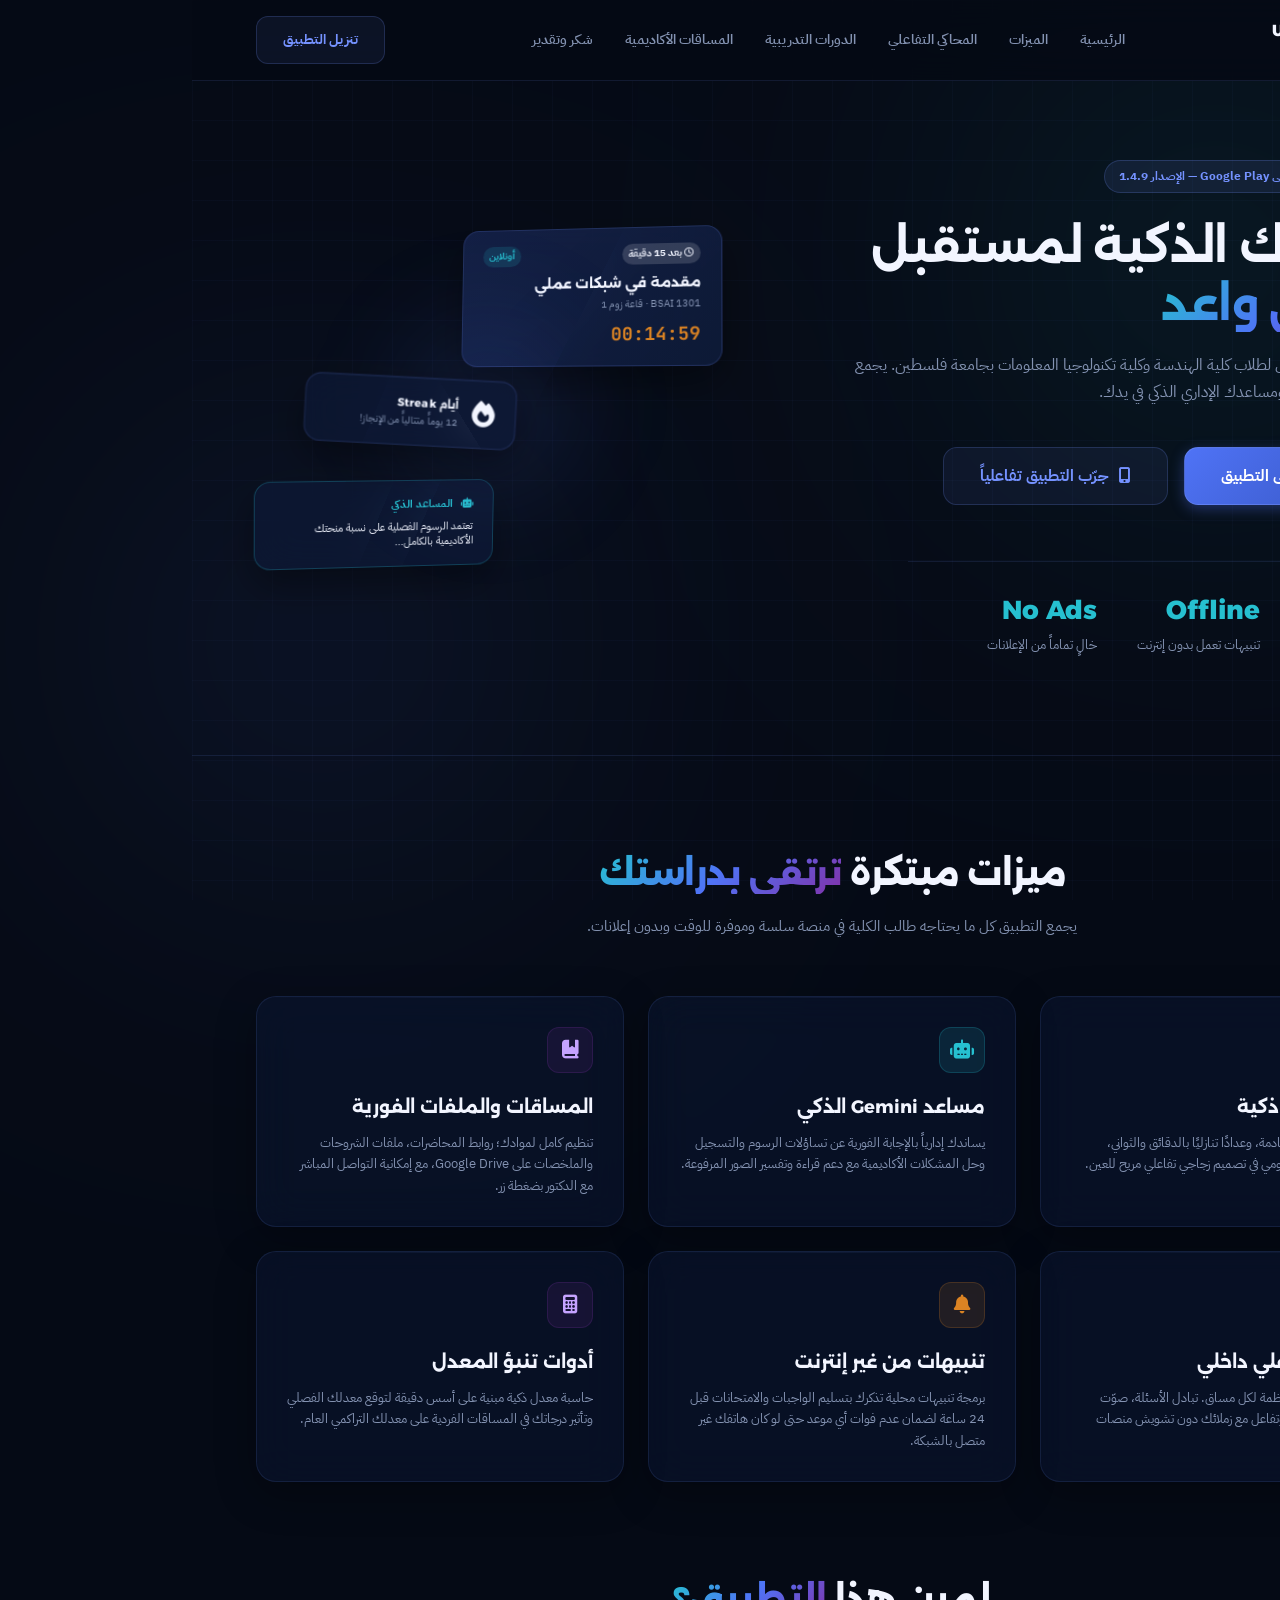
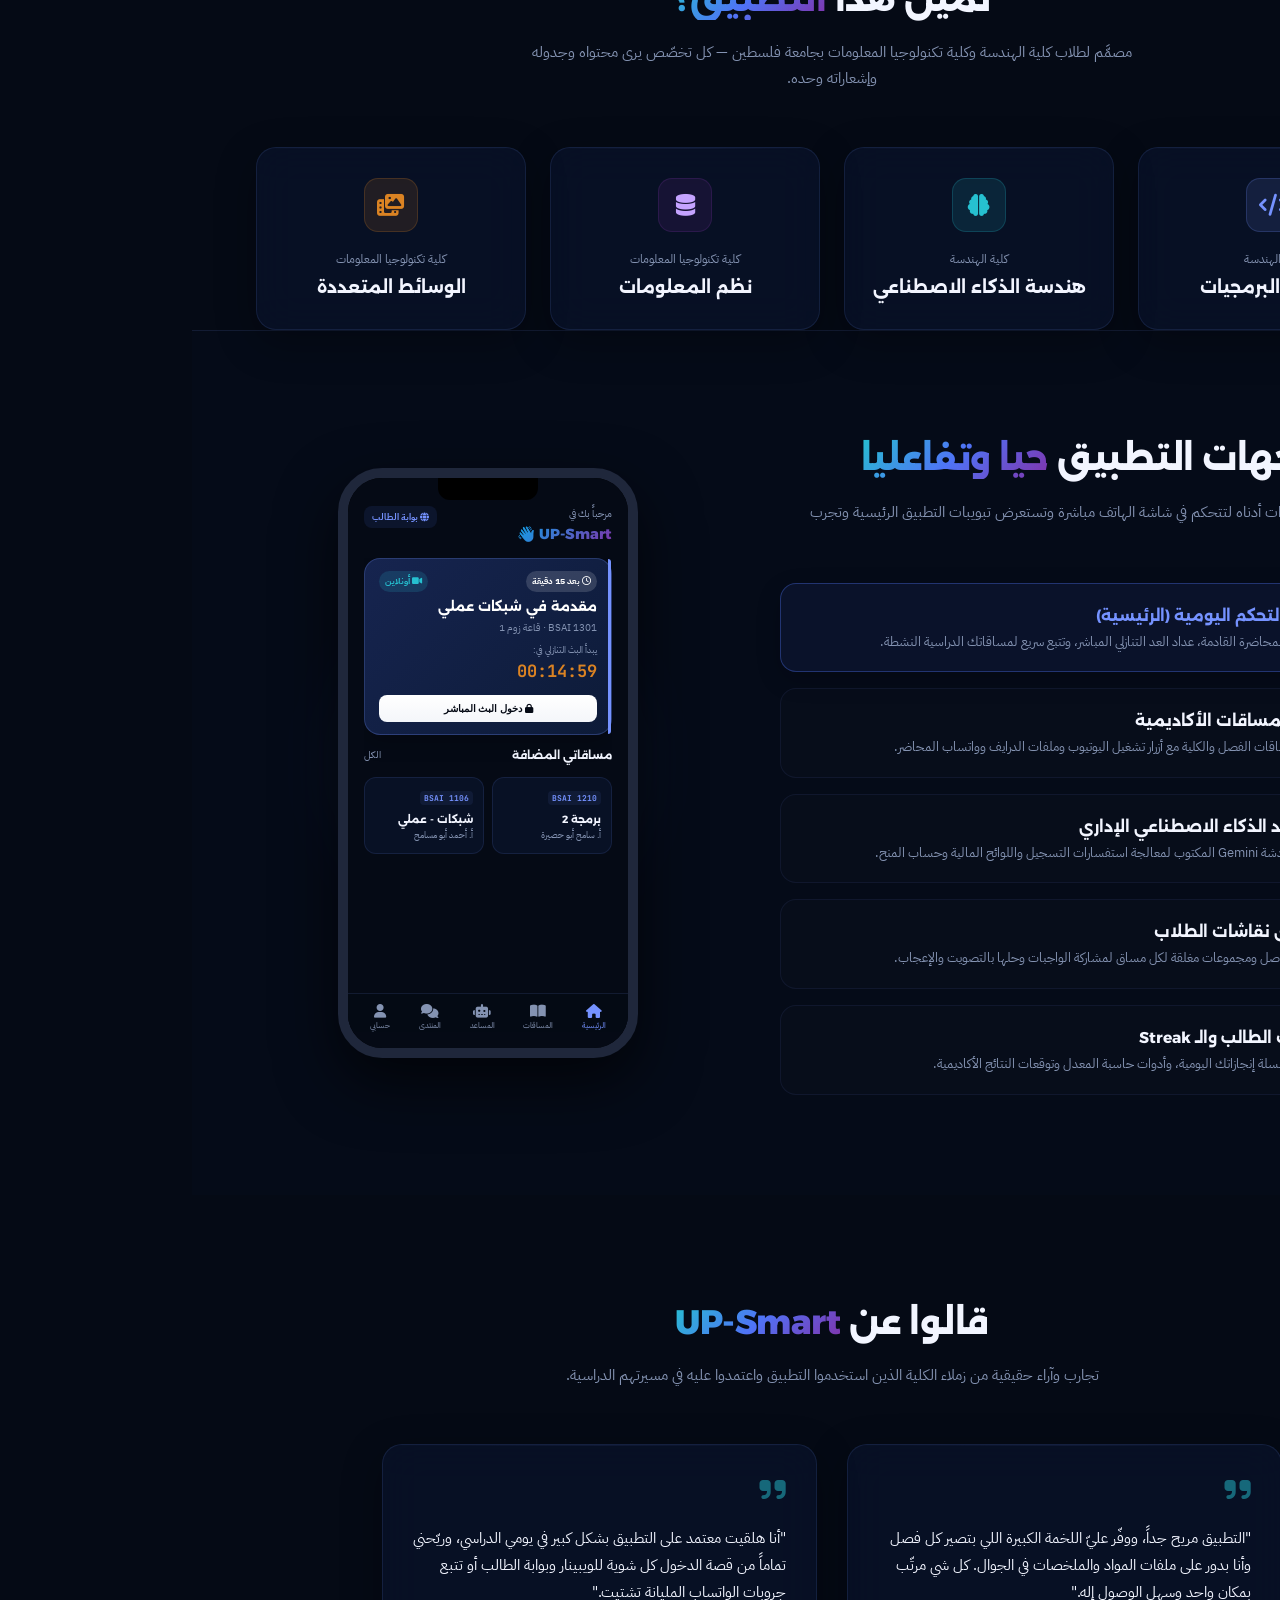
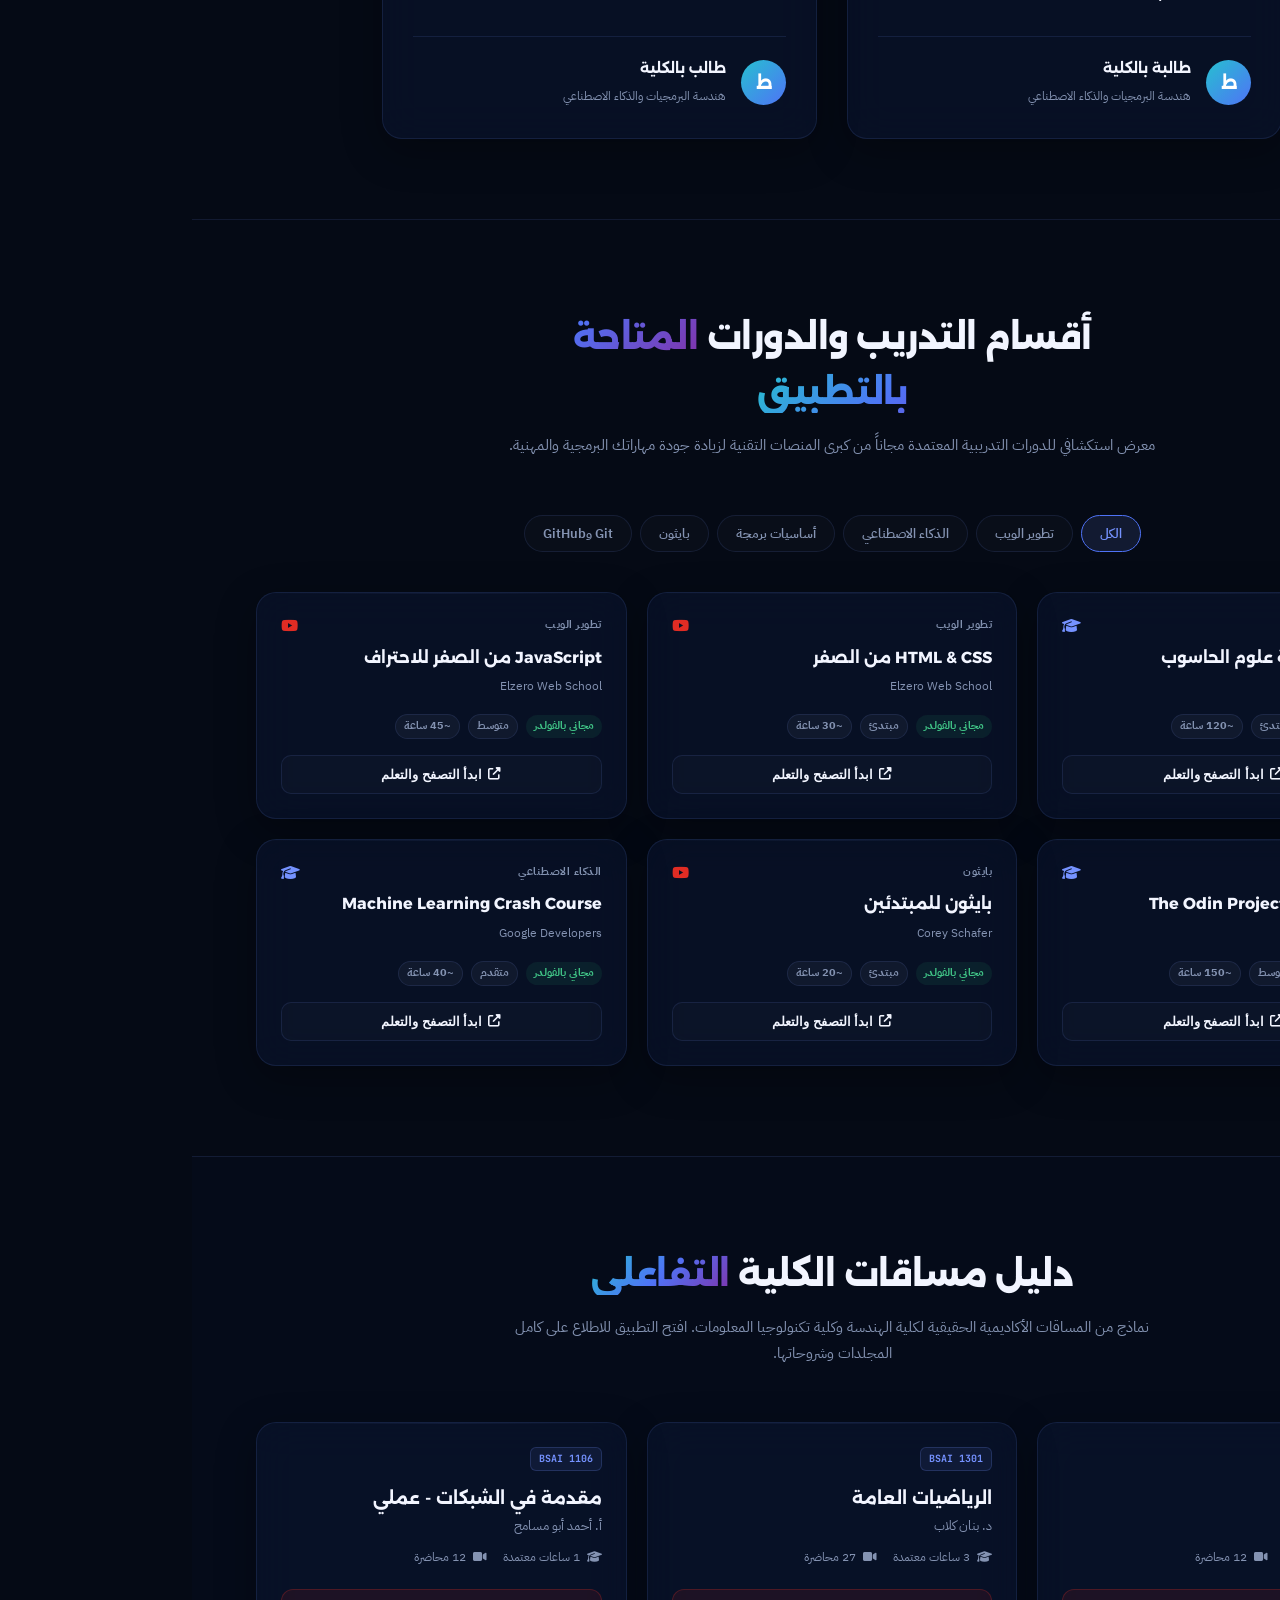
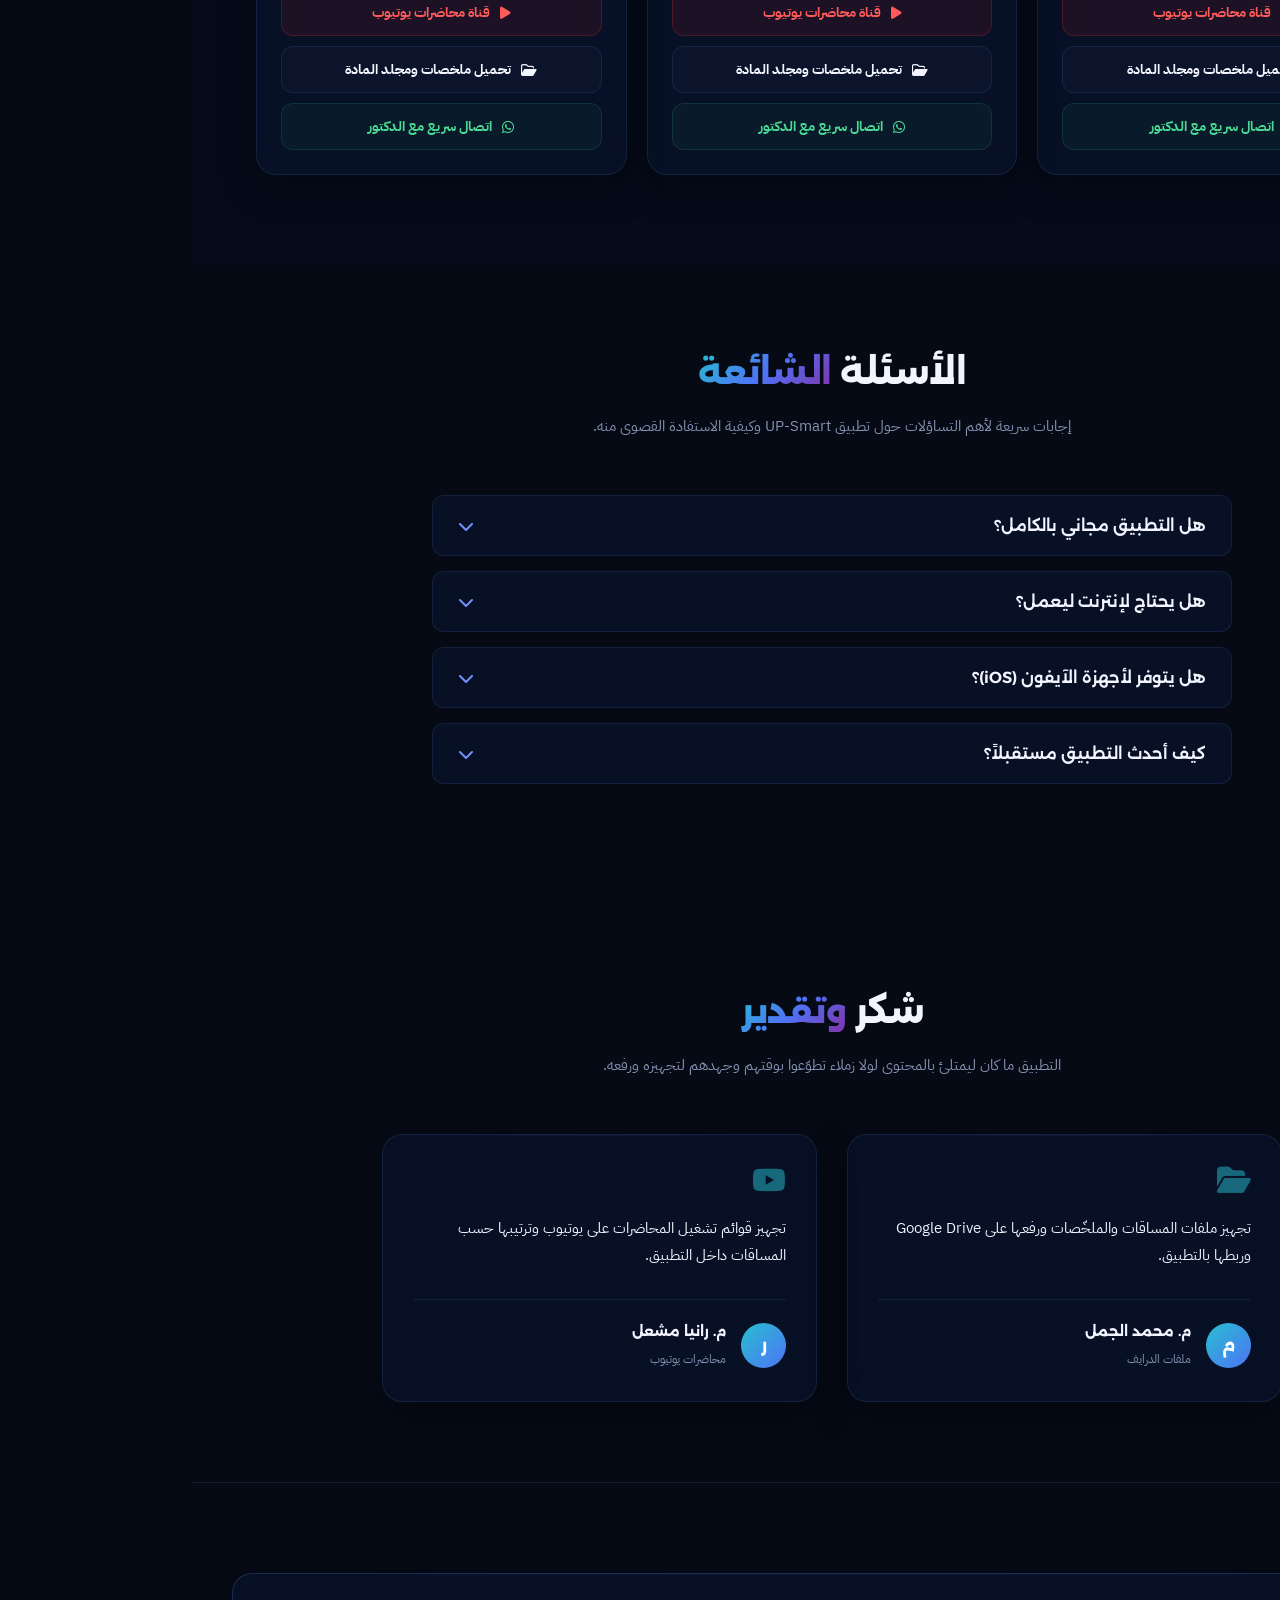
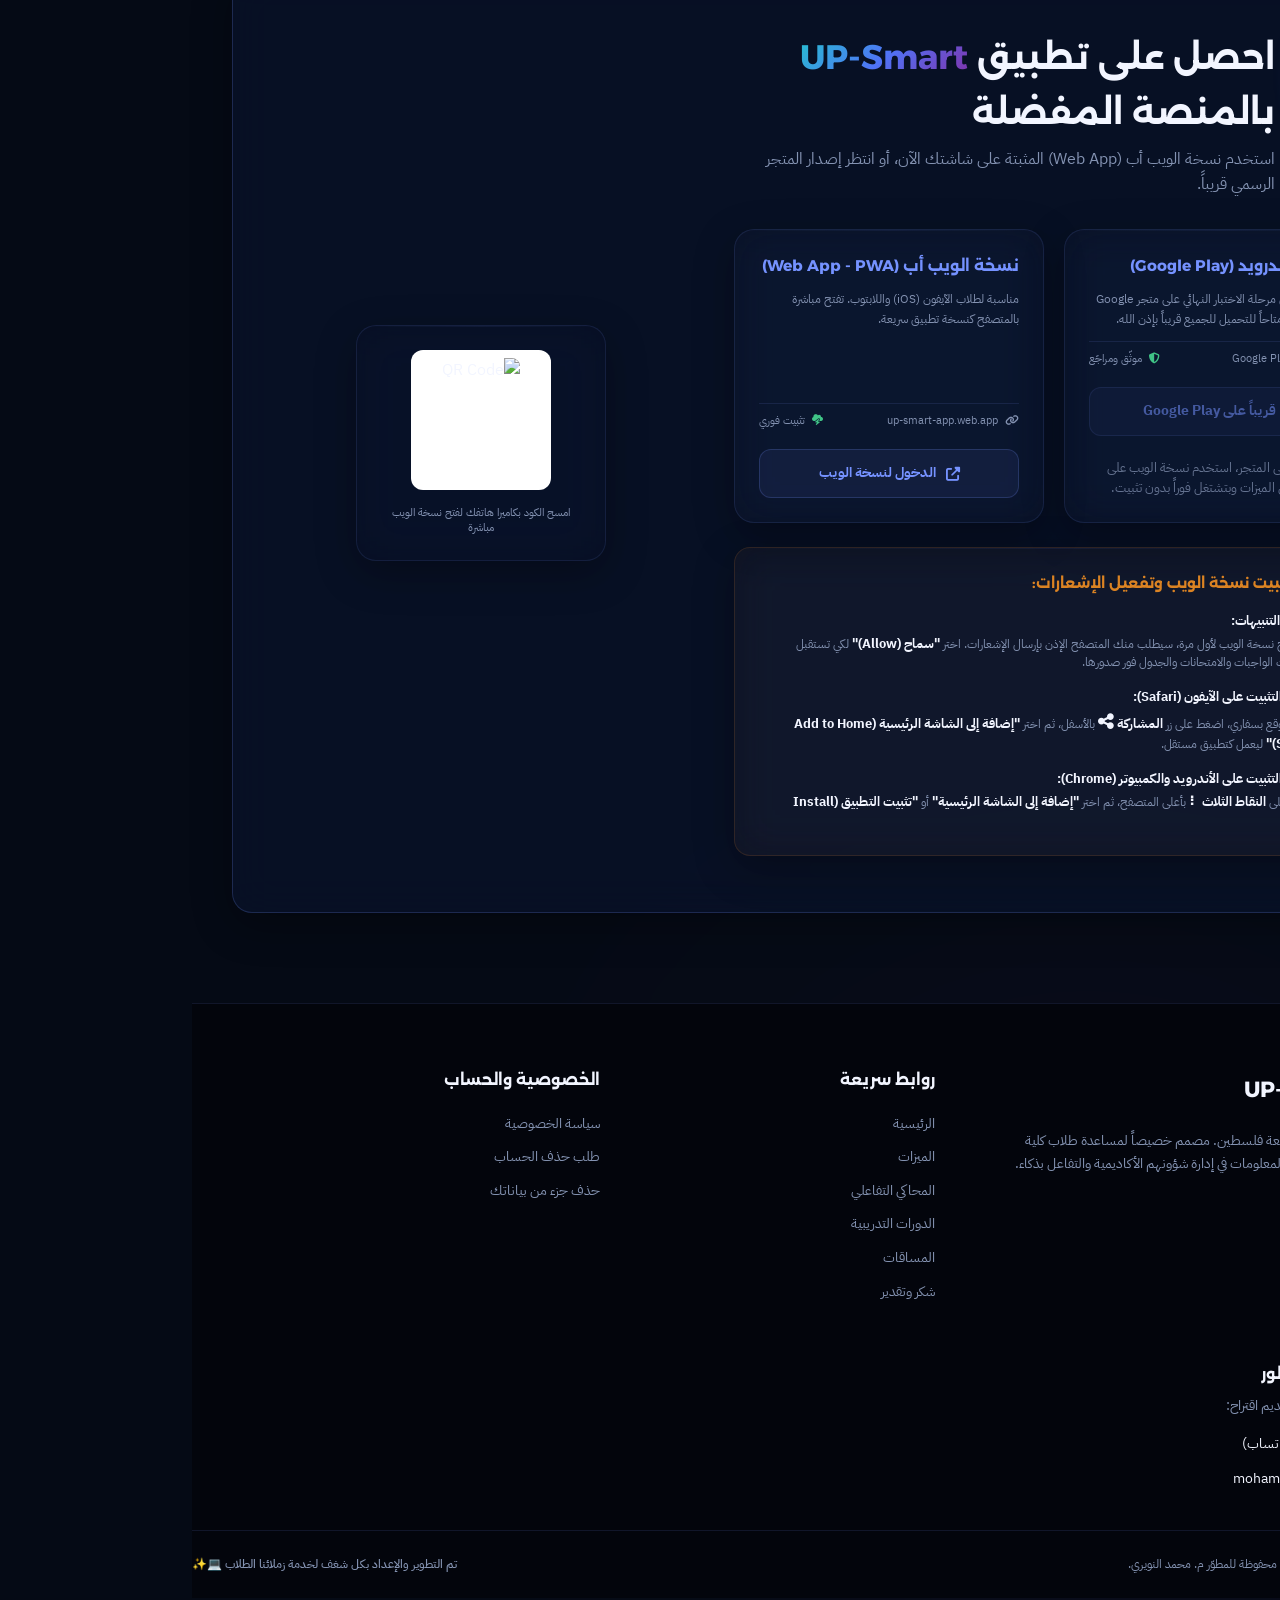
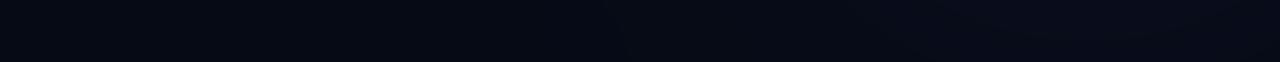
==== index.html @ b408c442 "feat(seo): بيانات منظّمة (SoftwareApplication) + sitemap + بطاقات للصفحات الفرعية - JSON-LD يعرّف ال" ====
<!DOCTYPE html>
<html lang="ar" dir="rtl">
<head>
    <meta charset="UTF-8">
    <meta name="viewport" content="width=device-width, initial-scale=1.0">
    <!-- Kept under ~160 chars so Google shows it whole instead of truncating. -->
    <meta name="description" content="UP-Smart — رفيق الطالب الأكاديمي بجامعة فلسطين: جدولك وواجباتك وامتحاناتك بمكان واحد، مع تنبيه قبل كل موعد. جرّب نسخة الويب الآن.">
    <meta name="keywords" content="UP-Smart, جامعة فلسطين, تطبيق طالب ذكي, هندسة برمجيات, ذكاء اصطناعي, نظم معلومات, وسائط متعددة, تكنولوجيا المعلومات, مساعد ذكي, منتدى طلابي">
    <meta name="author" content="محمد النويري">
    <title>تطبيق UP-Smart — الرفيق الأكاديمي الذكي لجامعة فلسطين</title>

    <!-- Canonical: the showcase site is the indexable page; the Flutter web app
         at up-smart-app.web.app is the product, not a duplicate of this page. -->
    <link rel="canonical" href="https://mohammedalnwerie.github.io/up-smart-website/">

    <!-- Share card (Open Graph) — what WhatsApp / Telegram / Facebook / LinkedIn
         render when the link is shared. Without these a shared link is bare text.
         Image is 1200x630 (generated by make_og_cover.py) and must be absolute. -->
    <meta property="og:type" content="website">
    <meta property="og:site_name" content="UP-Smart">
    <meta property="og:locale" content="ar_AR">
    <meta property="og:url" content="https://mohammedalnwerie.github.io/up-smart-website/">
    <meta property="og:title" content="تطبيق UP-Smart — رفيقك الأكاديمي بجامعة فلسطين">
    <meta property="og:description" content="جدولك وواجباتك وامتحاناتك بمكان واحد، مع تنبيه قبل كل موعد. جرّب نسخة الويب الآن.">
    <meta property="og:image" content="https://mohammedalnwerie.github.io/up-smart-website/assets/images/og-cover.png">
    <meta property="og:image:width" content="1200">
    <meta property="og:image:height" content="630">
    <meta property="og:image:alt" content="شعار UP-Smart — رفيقك الأكاديمي في جامعة فلسطين">

    <meta name="twitter:card" content="summary_large_image">
    <meta name="twitter:title" content="تطبيق UP-Smart — رفيقك الأكاديمي بجامعة فلسطين">
    <meta name="twitter:description" content="جدولك وواجباتك وامتحاناتك بمكان واحد، مع تنبيه قبل كل موعد.">
    <meta name="twitter:image" content="https://mohammedalnwerie.github.io/up-smart-website/assets/images/og-cover.png">

    <meta name="theme-color" content="#050a15">

    <!-- Structured data: tells Google this page IS an app (category, platform,
         free) rather than a generic page — enables app-style rich results.
         No aggregateRating here on purpose: we have no real ratings yet, and
         inventing them violates Google's structured-data policy. -->
    <script type="application/ld+json">
    {
      "@context": "https://schema.org",
      "@type": "SoftwareApplication",
      "name": "UP-Smart",
      "alternateName": "تطبيق UP-Smart",
      "applicationCategory": "EducationalApplication",
      "operatingSystem": "Android, Web",
      "inLanguage": "ar",
      "isAccessibleForFree": true,
      "description": "رفيق الطالب الأكاديمي في جامعة فلسطين: الجدول والواجبات والامتحانات في مكان واحد، مع تنبيه قبل كل موعد ومساعد ذكي ومنتدى طلابي.",
      "url": "https://mohammedalnwerie.github.io/up-smart-website/",
      "installUrl": "https://up-smart-app.web.app",
      "image": "https://mohammedalnwerie.github.io/up-smart-website/assets/images/og-cover.png",
      "screenshot": "https://mohammedalnwerie.github.io/up-smart-website/assets/images/og-cover.png",
      "offers": {
        "@type": "Offer",
        "price": "0",
        "priceCurrency": "ILS"
      },
      "author": {
        "@type": "Person",
        "name": "محمد النويري"
      },
      "audience": {
        "@type": "EducationalAudience",
        "educationalRole": "student"
      }
    }
    </script>

    <!-- Google Fonts -->
    <link rel="preconnect" href="https://fonts.googleapis.com">
    <link rel="preconnect" href="https://fonts.gstatic.com" crossorigin>
    <link href="https://fonts.googleapis.com/css2?family=Alexandria:wght@400;500;600;700;800;900&family=IBM+Plex+Sans+Arabic:wght@400;500;600;700&family=JetBrains+Mono:wght@400;600;700&display=swap" rel="stylesheet">
    
    <!-- FontAwesome Icons -->
    <link rel="stylesheet" href="https://cdnjs.cloudflare.com/ajax/libs/font-awesome/6.4.0/css/all.min.css">
    
    <!-- Custom Style Sheet -->
    <link rel="stylesheet" href="style.css">
</head>
<body>
    <!-- Scroll Progress Bar -->
    <div class="scroll-progress-bar" id="scrollProgressBar"></div>

    <!-- Grid Overlay Background -->
    <div class="grid-overlay"></div>

    <!-- Background Glow Elements (Aurora Effect) -->
    <div class="aurora aurora-1"></div>
    <div class="aurora aurora-2"></div>
    <div class="aurora aurora-3"></div>

    <!-- Navigation Header -->
    <header class="header">
        <div class="container nav-container">
            <div class="logo-area">
                <div class="logo-box">
                    <img src="assets/images/app_icon.png" alt="شعار UP-Smart" class="logo-img">
                </div>
                <div class="logo-title">
                    <h2>UP-Smart</h2>
                    <p>جامعة فلسطين</p>
                </div>
            </div>
            <nav class="nav-links">
                <a href="#hero">الرئيسية</a>
                <a href="#features">الميزات</a>
                <a href="#simulator-section">المحاكي التفاعلي</a>
                <a href="#trainings">الدورات التدريبية</a>
                <a href="#courses">المساقات الأكاديمية</a>
                <a href="#contributors">شكر وتقدير</a>
            </nav>
            <div class="nav-cta">
                <a href="#download" class="btn btn-outline">تنزيل التطبيق</a>
            </div>
            <button class="menu-toggle" id="menuToggle" aria-label="فتح القائمة">
                <i class="fa-solid fa-bars"></i>
            </button>
        </div>
    </header>

    <!-- Mobile Drawer Navigation -->
    <div class="mobile-drawer" id="mobileDrawer">
        <div class="drawer-header">
            <span class="logo-text">UP-Smart</span>
            <button class="close-btn" id="closeDrawer" aria-label="إغلاق القائمة">
                <i class="fa-solid fa-xmark"></i>
            </button>
        </div>
        <div class="drawer-links">
            <a href="#hero" class="drawer-link">الرئيسية</a>
            <a href="#features" class="drawer-link">الميزات</a>
            <a href="#simulator-section" class="drawer-link">المحاكي التفاعلي</a>
            <a href="#trainings" class="drawer-link">الدورات التدريبية</a>
            <a href="#courses" class="drawer-link">المساقات الأكاديمية</a>
            <a href="#contributors" class="drawer-link">شكر وتقدير</a>
            <a href="#download" class="drawer-link btn btn-gradient btn-full">احصل على التطبيق</a>
        </div>
    </div>

    <!-- Hero Section -->
    <section class="hero-section" id="hero">
        <div class="container hero-container">
            <div class="hero-content">
                <div class="badge-new">
                    <i class="fa-solid fa-bolt"></i>
                    <span>قيد التجهيز للنشر على Google Play — الإصدار <span class="app-version-txt">1.4.9</span></span>
                </div>
                <h1>واجهتك الذكية لمستقبل <span class="gradient-text">برمجي واعد</span></h1>
                <p class="hero-subtitle">تطبيق الهاتف المتكامل لطلاب كلية الهندسة وكلية تكنولوجيا المعلومات بجامعة فلسطين. يجمع دراستك، ومواعيدك، ومساعدك الإداري الذكي في يدك.</p>
                
                <div class="hero-actions">
                    <a href="#download" class="btn btn-gradient btn-lg">
                        <i class="fa-solid fa-circle-down"></i>
                        احصل على التطبيق
                    </a>
                    <a href="#simulator-section" class="btn btn-outline btn-lg">
                        <i class="fa-solid fa-mobile-screen-button"></i>
                        جرّب التطبيق تفاعلياً
                    </a>
                </div>

                <div class="hero-stats">
                    <div class="stat-box">
                        <span class="stat-number">100%</span>
                        <span class="stat-label">تنسيق عربي RTL أصلي</span>
                    </div>
                    <div class="stat-box">
                        <span class="stat-number">Offline</span>
                        <span class="stat-label">تنبيهات تعمل بدون إنترنت</span>
                    </div>
                    <div class="stat-box">
                        <span class="stat-number">No Ads</span>
                        <span class="stat-label">خالٍ تماماً من الإعلانات</span>
                    </div>
                </div>
            </div>

            <!-- Floating Dashboard Screens for Premium Look -->
            <div class="hero-visual">
                <div class="floating-cards-container">
                    <div class="floating-glow-bg"></div>
                    
                    <!-- Floating Card 1: Next Up Card -->
                    <div class="floating-card card-next-up">
                        <div class="floating-card-header">
                            <span class="f-badge-time"><i class="fa-regular fa-clock"></i> بعد 15 دقيقة</span>
                            <span class="f-badge-online">أونلاين</span>
                        </div>
                        <h3>مقدمة في شبكات عملي</h3>
                        <p class="f-code">BSAI 1301 · قاعة زوم 1</p>
                        <div class="f-timer">00:14:59</div>
                    </div>
                    
                    <!-- Floating Card 2: AI Assistant Response -->
                    <div class="floating-card card-ai-chat">
                        <div class="f-chat-header">
                            <i class="fa-solid fa-robot"></i>
                            <span>المساعد الذكي</span>
                        </div>
                        <p class="f-chat-msg">تعتمد الرسوم الفصلية على نسبة منحتك الأكاديمية بالكامل...</p>
                    </div>

                    <!-- Floating Card 3: Streak Trophy -->
                    <div class="floating-card card-streak">
                        <i class="fa-solid fa-fire text-warning"></i>
                        <div>
                            <h4>أيام Streak</h4>
                            <p>12 يوماً متتالياً من الإنجاز!</p>
                        </div>
                    </div>
                </div>
            </div>
        </div>
    </section>

    <!-- App Key Features Grid -->
    <section class="features-section" id="features">
        <div class="container">
            <div class="section-title reveal">
                <h2>ميزات مبتكرة <span class="gradient-text">ترتقي بدراستك</span></h2>
                <p>يجمع التطبيق كل ما يحتاجه طالب الكلية في منصة سلسة وموفرة للوقت وبدون إعلانات.</p>
            </div>
            
            <div class="features-grid">
                <!-- Feature 1 -->
                <div class="feature-card glass-card reveal">
                    <div class="feature-icon accent-blue">
                        <i class="fa-solid fa-house-laptop"></i>
                    </div>
                    <h3>لوحة تحكم ذكية</h3>
                    <p>تعرض محاضرتك القادمة، وعدادًا تنازليًا بالدقائق والثواني، وجدول مواعيدك اليومي في تصميم زجاجي تفاعلي مريح للعين.</p>
                </div>
                
                <!-- Feature 2 -->
                <div class="feature-card glass-card reveal">
                    <div class="feature-icon accent-teal">
                        <i class="fa-solid fa-robot"></i>
                    </div>
                    <h3>مساعد Gemini الذكي</h3>
                    <p>يساندك إدارياً بالإجابة الفورية عن تساؤلات الرسوم والتسجيل وحل المشكلات الأكاديمية مع دعم قراءة وتفسير الصور المرفوعة.</p>
                </div>
                
                <!-- Feature 3 -->
                <div class="feature-card glass-card reveal">
                    <div class="feature-icon accent-purple">
                        <i class="fa-solid fa-book-bookmark"></i>
                    </div>
                    <h3>المساقات والملفات الفورية</h3>
                    <p>تنظيم كامل لموادك؛ روابط المحاضرات، ملفات الشروحات والملخصات على Google Drive، مع إمكانية التواصل المباشر مع الدكتور بضغطة زر.</p>
                </div>
                
                <!-- Feature 4 -->
                <div class="feature-card glass-card reveal">
                    <div class="feature-icon accent-green">
                        <i class="fa-solid fa-users"></i>
                    </div>
                    <h3>منتدى تفاعلي داخلي</h3>
                    <p>مجموعات حوارية منظمة لكل مساق. تبادل الأسئلة، صوّت للحلول الصحيحة، وتفاعل مع زملائك دون تشويش منصات التواصل المفتوحة.</p>
                </div>
                
                <!-- Feature 5 -->
                <div class="feature-card glass-card reveal">
                    <div class="feature-icon accent-orange">
                        <i class="fa-solid fa-bell"></i>
                    </div>
                    <h3>تنبيهات من غير إنترنت</h3>
                    <p>برمجة تنبيهات محلية تذكرك بتسليم الواجبات والامتحانات قبل 24 ساعة لضمان عدم فوات أي موعد حتى لو كان هاتفك غير متصل بالشبكة.</p>
                </div>
                
                <!-- Feature 6 -->
                <div class="feature-card glass-card reveal">
                    <div class="feature-icon accent-purple">
                        <i class="fa-solid fa-calculator"></i>
                    </div>
                    <h3>أدوات تنبؤ المعدل</h3>
                    <p>حاسبة معدل ذكية مبنية على أسس دقيقة لتوقع معدلك الفصلي وتأثير درجاتك في المساقات الفردية على معدلك التراكمي العام.</p>
                </div>
            </div>
        </div>
    </section>

    <!-- Who is this for — the four majors across both colleges -->
    <section class="audience-section" id="audience">
        <div class="container">
            <div class="section-title reveal">
                <h2>لمين هذا <span class="gradient-text">التطبيق؟</span></h2>
                <p>مصمَّم لطلاب كلية الهندسة وكلية تكنولوجيا المعلومات بجامعة فلسطين — كل تخصّص يرى محتواه وجدوله وإشعاراته وحده.</p>
            </div>

            <div class="audience-grid">
                <!-- كلية الهندسة -->
                <div class="audience-card glass-card reveal">
                    <div class="audience-icon accent-blue">
                        <i class="fa-solid fa-code"></i>
                    </div>
                    <span class="audience-college">كلية الهندسة</span>
                    <h3>هندسة البرمجيات</h3>
                </div>

                <div class="audience-card glass-card reveal">
                    <div class="audience-icon accent-teal">
                        <i class="fa-solid fa-brain"></i>
                    </div>
                    <span class="audience-college">كلية الهندسة</span>
                    <h3>هندسة الذكاء الاصطناعي</h3>
                </div>

                <!-- كلية تكنولوجيا المعلومات -->
                <div class="audience-card glass-card reveal">
                    <div class="audience-icon accent-purple">
                        <i class="fa-solid fa-database"></i>
                    </div>
                    <span class="audience-college">كلية تكنولوجيا المعلومات</span>
                    <h3>نظم المعلومات</h3>
                </div>

                <div class="audience-card glass-card reveal">
                    <div class="audience-icon accent-orange">
                        <i class="fa-solid fa-photo-film"></i>
                    </div>
                    <span class="audience-college">كلية تكنولوجيا المعلومات</span>
                    <h3>الوسائط المتعددة</h3>
                </div>
            </div>
        </div>
    </section>

    <!-- Simulator Section (Focus of the landing page) -->
    <section class="simulator-section" id="simulator-section">
        <div class="container simulator-container">
            <div class="simulator-text">
                <div class="section-title reveal" style="text-align: right; margin-right: 0; margin-bottom: 32px;">
                    <h2>جرّب واجهات التطبيق <span class="gradient-text">حياً وتفاعلياً</span></h2>
                    <p>اضغط على أقسام الميزات أدناه لتتحكم في شاشة الهاتف مباشرة وتستعرض تبويبات التطبيق الرئيسية وتجرب المساعد الذكي.</p>
                </div>
                
                <!-- Interactive Feature Panels (Desktop Only) -->
                <div class="sim-panels">
                    <div class="sim-panel active" data-target="home">
                        <div class="panel-icon"><i class="fa-solid fa-house"></i></div>
                        <div>
                            <h4>لوحة التحكم اليومية (الرئيسية)</h4>
                            <p>تنبيهات المحاضرة القادمة، عداد العد التنازلي المباشر، وتتبع سريع لمساقاتك الدراسية النشطة.</p>
                        </div>
                    </div>
                    <div class="sim-panel" data-target="courses">
                        <div class="panel-icon"><i class="fa-solid fa-book-open"></i></div>
                        <div>
                            <h4>بنك المساقات الأكاديمية</h4>
                            <p>قائمة مساقات الفصل والكلية مع أزرار تشغيل اليوتيوب وملفات الدرايف وواتساب المحاضر.</p>
                        </div>
                    </div>
                    <div class="sim-panel" data-target="chat">
                        <div class="panel-icon"><i class="fa-solid fa-robot"></i></div>
                        <div>
                            <h4>مساعد الذكاء الاصطناعي الإداري</h4>
                            <p>محاكي دردشة Gemini المكتوب لمعالجة استفسارات التسجيل واللوائح المالية وحساب المنح.</p>
                        </div>
                    </div>
                    <div class="sim-panel" data-target="forum">
                        <div class="panel-icon"><i class="fa-solid fa-comments"></i></div>
                        <div>
                            <h4>منتدى نقاشات الطلاب</h4>
                            <p>قنوات تواصل ومجموعات مغلقة لكل مساق لمشاركة الواجبات وحلها بالتصويت والإعجاب.</p>
                        </div>
                    </div>
                    <div class="sim-panel" data-target="profile">
                        <div class="panel-icon"><i class="fa-solid fa-user"></i></div>
                        <div>
                            <h4>حساب الطالب والـ Streak</h4>
                            <p>متابعة سلسلة إنجازاتك اليومية، وأدوات حاسبة المعدل وتوقعات النتائج الأكاديمية.</p>
                        </div>
                    </div>
                </div>
            </div>
            
            <div class="simulator-visual">
                <!-- Mobile Only Simulator Tabs (Visible only on screen < 768px for clean UX) -->
                <div class="sim-mobile-tabs">
                    <div class="sim-mobile-tab active" data-target="home"><i class="fa-solid fa-house"></i></div>
                    <div class="sim-mobile-tab" data-target="courses"><i class="fa-solid fa-book-open"></i></div>
                    <div class="sim-mobile-tab" data-target="chat"><i class="fa-solid fa-robot"></i></div>
                    <div class="sim-mobile-tab" data-target="forum"><i class="fa-solid fa-comments"></i></div>
                    <div class="sim-mobile-tab" data-target="profile"><i class="fa-solid fa-user"></i></div>
                </div>

                <div class="phone-mockup-wrapper">
                    <div class="glow-ring"></div>
                    
                    <!-- High-fidelity phone frame -->
                    <div class="phone-mockup">
                        <div class="phone-notch"></div>
                        <div class="phone-screen" id="phoneScreen">
                            
                            <!-- Header (Persistent on some views) -->
                            <div class="phone-header">
                                <div class="greeting-box">
                                    <span class="greeting-time">مرحباً بك في</span>
                                    <span class="greeting-name">UP-Smart 👋</span>
                                </div>
                                <div class="portal-badge"><i class="fa-solid fa-globe"></i> بوابة الطالب</div>
                            </div>
                            
                            <!-- VIEW 1: HOME (Active by default) -->
                            <div class="phone-view active" id="view-home">
                                <!-- Next Up Card -->
                                <div class="mock-next-up">
                                    <div class="next-up-header">
                                        <span class="badge-time"><i class="fa-regular fa-clock"></i> بعد 15 دقيقة</span>
                                        <span class="badge-online"><i class="fa-solid fa-video"></i> أونلاين</span>
                                    </div>
                                    <h3>مقدمة في شبكات عملي</h3>
                                    <p class="course-code">BSAI 1301 · قاعة زوم 1</p>
                                    <div class="countdown-wrapper">
                                        <p class="countdown-label">يبدأ البث التنازلي في:</p>
                                        <span class="countdown-timer">00:14:59</span>
                                    </div>
                                    <button class="btn-mock-action"><i class="fa-solid fa-lock"></i> دخول البث المباشر</button>
                                </div>
                                
                                <div class="mock-section-title">
                                    <h4>مساقاتي المضافة</h4>
                                    <span>الكل</span>
                                </div>
                                <div class="mock-grid">
                                    <div class="mock-course-card">
                                        <span class="mock-code">BSAI 1210</span>
                                        <h5>برمجة 2</h5>
                                        <p>أ. سامح أبو حصيرة</p>
                                    </div>
                                    <div class="mock-course-card">
                                        <span class="mock-code">BSAI 1106</span>
                                        <h5>شبكات - عملي</h5>
                                        <p>أ. أحمد أبو مسامح</p>
                                    </div>
                                </div>
                            </div>

                            <!-- VIEW 2: COURSES -->
                            <div class="phone-view" id="view-courses">
                                <div class="mock-view-header-title">المساقات الدراسية</div>
                                <div class="mock-list">
                                    <div class="mock-list-item">
                                        <div class="mock-item-meta">
                                            <span class="mock-code">BSAI 1210</span>
                                            <span class="mock-credits">2 ساعة</span>
                                        </div>
                                        <h5>برمجة 2</h5>
                                        <p class="mock-lecturer">أ. سامح أبو حصيرة</p>
                                        <div class="mock-item-actions">
                                            <span class="mock-action-pill"><i class="fa-brands fa-youtube"></i> يوتيوب</span>
                                            <span class="mock-action-pill"><i class="fa-regular fa-folder-open"></i> ملفات</span>
                                        </div>
                                    </div>
                                    <div class="mock-list-item">
                                        <div class="mock-item-meta">
                                            <span class="mock-code">BSAI 1301</span>
                                            <span class="mock-credits">3 ساعات</span>
                                        </div>
                                        <h5>الرياضيات العامة</h5>
                                        <p class="mock-lecturer">د. بنان كلاب</p>
                                        <div class="mock-item-actions">
                                            <span class="mock-action-pill"><i class="fa-brands fa-youtube"></i> يوتيوب</span>
                                        </div>
                                    </div>
                                    <div class="mock-list-item">
                                        <div class="mock-item-meta">
                                            <span class="mock-code">BSAI 1106</span>
                                            <span class="mock-credits">1 ساعة</span>
                                        </div>
                                        <h5>مقدمة في الشبكات - عملي</h5>
                                        <p class="mock-lecturer">أ. أحمد أبو مسامح</p>
                                        <div class="mock-item-actions">
                                            <span class="mock-action-pill"><i class="fa-brands fa-youtube"></i> يوتيوب</span>
                                            <span class="mock-action-pill"><i class="fa-regular fa-folder-open"></i> ملفات</span>
                                        </div>
                                    </div>
                                </div>
                            </div>

                            <!-- VIEW 3: CHAT (AI Assistant) -->
                            <div class="phone-view" id="view-chat">
                                <div class="mock-chat-header">
                                    <div class="mock-bot-info">
                                        <div class="mock-bot-avatar"><i class="fa-solid fa-robot"></i></div>
                                        <div>
                                            <h5>المساعد الذكي</h5>
                                            <p>متصل · Gemini AI</p>
                                        </div>
                                    </div>
                                    <i class="fa-solid fa-rotate-left chat-simulator-reset-btn" id="phoneChatReset" title="إعادة تشغيل المحاكاة"></i>
                                </div>
                                <div class="mock-chat-body" id="phoneChatBody">
                                    <!-- Populated dynamically via JS typing simulator -->
                                </div>
                                <div class="mock-chat-footer">
                                    <div class="mock-chat-input">
                                        <span class="mock-chat-placeholder" id="phoneChatPlaceholder">اسأل المساعد...</span>
                                        <span class="mock-send-btn"><i class="fa-solid fa-arrow-up"></i></span>
                                    </div>
                                </div>
                            </div>

                            <!-- VIEW 4: FORUM -->
                            <div class="phone-view" id="view-forum">
                                <div class="mock-view-header-title">منتدى الطلاب</div>
                                <div class="mock-tabs">
                                    <span class="mock-tab active">العام</span>
                                    <span class="mock-tab">مجموعاتي</span>
                                    <span class="mock-tab">البلاغات</span>
                                </div>
                                <div class="mock-forum-posts">
                                    <div class="mock-post">
                                        <div class="mock-post-header">
                                            <div class="mock-user-avatar">أ</div>
                                            <div>
                                                <h6>أحمد علي (طالب سنة 2)</h6>
                                                <p>قسم الذكاء الاصطناعي</p>
                                            </div>
                                        </div>
                                        <p class="mock-post-body">شباب مين خلص مشروع الشبكات العملي؟ هل مطلوب نسلم ملفات السيسكو ولا بس ملف الـ Word؟</p>
                                        <div class="mock-post-footer">
                                            <span><i class="fa-regular fa-thumbs-up"></i> 14</span>
                                            <span><i class="fa-regular fa-comment"></i> 8 تعليقات</span>
                                        </div>
                                    </div>
                                    <div class="mock-post">
                                        <div class="mock-post-header">
                                            <div class="mock-user-avatar">م</div>
                                            <div>
                                                <h6>محمد خالد (طالب سنة 1)</h6>
                                                <p>هندسة البرمجيات</p>
                                            </div>
                                        </div>
                                        <p class="mock-post-body">سؤال بخصوص برمجة 2، متى موعد تسليم الواجب الثاني على المودل؟</p>
                                        <div class="mock-post-footer">
                                            <span><i class="fa-regular fa-thumbs-up"></i> 5</span>
                                            <span><i class="fa-regular fa-comment"></i> 3 تعليقات</span>
                                        </div>
                                    </div>
                                </div>
                            </div>

                            <!-- VIEW 5: PROFILE -->
                            <div class="phone-view" id="view-profile">
                                <div class="mock-profile-card">
                                    <div class="mock-profile-avatar">S</div>
                                    <h4>سليم أحمد</h4>
                                    <p>طالب · هندسة البرمجيات (سنة 2)</p>
                                    <span class="mock-status-pill">نشط ومفعل</span>
                                </div>
                                <div class="mock-profile-stats">
                                    <div class="mock-stat-item">
                                        <i class="fa-solid fa-fire text-warning"></i>
                                        <div>
                                            <h6>Streak</h6>
                                            <p>12 يوم متتالي</p>
                                        </div>
                                    </div>
                                    <div class="mock-stat-item">
                                        <i class="fa-solid fa-list-check text-primary"></i>
                                        <div>
                                            <h6>المهام</h6>
                                            <p>18 واجب منجز</p>
                                        </div>
                                    </div>
                                </div>
                                <div class="mock-menu-list">
                                    <div class="mock-menu-item"><i class="fa-solid fa-calculator"></i><span>حاسبة المعدل الأكاديمي</span></div>
                                    <div class="mock-menu-item"><i class="fa-solid fa-chart-line"></i><span>توقعات المعدل (What-if)</span></div>
                                </div>
                            </div>

                            <!-- Persistent Bottom Nav Bar -->
                            <div class="phone-bottom-nav">
                                <div class="phone-nav-item active" data-target="home"><i class="fa-solid fa-house"></i><span>الرئيسية</span></div>
                                <div class="phone-nav-item" data-target="courses"><i class="fa-solid fa-book-open"></i><span>المساقات</span></div>
                                <div class="phone-nav-item" data-target="chat"><i class="fa-solid fa-robot"></i><span>المساعد</span></div>
                                <div class="phone-nav-item" data-target="forum"><i class="fa-solid fa-comments"></i><span>المنتدى</span></div>
                                <div class="phone-nav-item" data-target="profile"><i class="fa-solid fa-user"></i><span>حسابي</span></div>
                            </div>
                        </div>
                    </div>
                </div>
            </div>
        </div>
    </section>

    <!-- Testimonials Section -->
    <section class="testimonials-section" id="testimonials">
        <div class="container">
            <div class="section-title reveal">
                <h2>قالوا عن <span class="gradient-text">UP-Smart</span></h2>
                <p>تجارب وآراء حقيقية من زملاء الكلية الذين استخدموا التطبيق واعتمدوا عليه في مسيرتهم الدراسية.</p>
            </div>
            <div class="testimonials-grid" style="max-width: 900px; margin: 40px auto 0 auto;">
                <div class="testimonial-card glass-card reveal">
                    <i class="fa-solid fa-quote-right quote-icon"></i>
                    <p class="testimonial-text">"التطبيق مريح جداً، ووفّر عليّ اللخمة الكبيرة اللي بتصير كل فصل وأنا بدور على ملفات المواد والملخصات في الجوال. كل شي مرتّب بمكان واحد وسهل الوصول إله."</p>
                    <div class="testimonial-author">
                        <div class="author-avatar">ط</div>
                        <div class="author-info">
                            <h4>طالبة بالكلية</h4>
                            <span>هندسة البرمجيات والذكاء الاصطناعي</span>
                        </div>
                    </div>
                </div>
                <div class="testimonial-card glass-card reveal">
                    <i class="fa-solid fa-quote-right quote-icon"></i>
                    <p class="testimonial-text">"أنا هلقيت معتمد على التطبيق بشكل كبير في يومي الدراسي، وريّحني تماماً من قصة الدخول كل شوية للويبينار وبوابة الطالب أو تتبع جروبات الواتساب المليانة تشتيت."</p>
                    <div class="testimonial-author">
                        <div class="author-avatar">ط</div>
                        <div class="author-info">
                            <h4>طالب بالكلية</h4>
                            <span>هندسة البرمجيات والذكاء الاصطناعي</span>
                        </div>
                    </div>
                </div>
            </div>
        </div>
    </section>

    <!-- Curated Training Resources Showcase -->
    <section class="trainings-section" id="trainings">
        <div class="container">
            <div class="section-title reveal">
                <h2>أقسام التدريب والدورات <span class="gradient-text">المتاحة بالتطبيق</span></h2>
                <p>معرض استكشافي للدورات التدريبية المعتمدة مجاناً من كبرى المنصات التقنية لزيادة جودة مهاراتك البرمجية والمهنية.</p>
            </div>
            
            <!-- Category Tabs -->
            <div class="filter-tabs reveal" id="trainingCategoryTabs">
                <button class="filter-btn active" data-category="all">الكل</button>
                <button class="filter-btn" data-category="تطوير الويب">تطوير الويب</button>
                <button class="filter-btn" data-category="الذكاء الاصطناعي">الذكاء الاصطناعي</button>
                <button class="filter-btn" data-category="أساسيات برمجة">أساسيات برمجة</button>
                <button class="filter-btn" data-category="بايثون">بايثون</button>
                <button class="filter-btn" data-category="Git وGitHub">Git وGitHub</button>
            </div>

            <!-- Training Cards Grid -->
            <div class="training-grid" id="trainingGrid">
                <!-- Populated dynamically via JS with gated prompt action buttons -->
            </div>
        </div>
    </section>

    <!-- Registered Academic Courses Showcase -->
    <section class="courses-section" id="courses">
        <div class="container">
            <div class="section-title reveal">
                <h2>دليل مساقات الكلية <span class="gradient-text">التفاعلي</span></h2>
                <p>نماذج من المساقات الأكاديمية الحقيقية لكلية الهندسة وكلية تكنولوجيا المعلومات. افتح التطبيق للاطلاع على كامل المجلدات وشروحاتها.</p>
            </div>

            <!-- Courses Grid -->
            <div class="courses-grid" id="coursesGrid">
                <!-- Populated dynamically via JS with gated prompt action buttons -->
            </div>
        </div>
    </section>

    <!-- FAQ Section -->
    <section class="faq-section" id="faq">
        <div class="container">
            <div class="section-title reveal">
                <h2>الأسئلة <span class="gradient-text">الشائعة</span></h2>
                <p>إجابات سريعة لأهم التساؤلات حول تطبيق UP-Smart وكيفية الاستفادة القصوى منه.</p>
            </div>
            
            <div class="faq-accordion reveal">
                <div class="faq-item">
                    <button class="faq-question">هل التطبيق مجاني بالكامل؟ <i class="fa-solid fa-chevron-down"></i></button>
                    <div class="faq-answer">
                        <div class="answer-content">
                            <p>نعم، التطبيق مجاني بنسبة 100% ولا يحتوي على أي إعلانات مزعجة. تم تطويره كمبادرة طلابية لخدمة زملائنا بالكلية لتسهيل مسيرتهم الأكاديمية.</p>
                        </div>
                    </div>
                </div>
                <div class="faq-item">
                    <button class="faq-question">هل يحتاج لإنترنت ليعمل؟ <i class="fa-solid fa-chevron-down"></i></button>
                    <div class="faq-answer">
                        <div class="answer-content">
                            <p>الميزات الأساسية تحتاج إنترنت لجلب البيانات وتحديثها، لكن التطبيق يخزن جداولك وتنبيهاتك محلياً (Offline)، مما يضمن وصول إشعارات المحاضرات والمهام حتى لو لم تكن متصلاً.</p>
                        </div>
                    </div>
                </div>
                <div class="faq-item">
                    <button class="faq-question">هل يتوفر لأجهزة الآيفون (iOS)؟ <i class="fa-solid fa-chevron-down"></i></button>
                    <div class="faq-answer">
                        <div class="answer-content">
                            <p>حالياً يتوفر بصيغة APK للأندرويد، ولكننا وفرنا "نسخة ويب" (Web App - PWA) سريعة وممتازة. يمكنك فتح الموقع بمتصفح سفاري وإضافته للشاشة الرئيسية ليعمل كتطبيق أصلّي تماماً على الآيفون.</p>
                        </div>
                    </div>
                </div>
                <div class="faq-item">
                    <button class="faq-question">كيف أحدث التطبيق مستقبلاً؟ <i class="fa-solid fa-chevron-down"></i></button>
                    <div class="faq-answer">
                        <div class="answer-content">
                            <p>عند توفر نسخة أحدث وأكثر استقراراً، سيصلك تنبيه داخل التطبيق. ويمكنك دائماً زيارة هذه الصفحة لتحميل أحدث إصدار من الروابط المباشرة بالأسفل.</p>
                        </div>
                    </div>
                </div>
            </div>
        </div>
    </section>

    <!-- Contributors — people who helped fill the app with real content -->
    <section class="testimonials-section" id="contributors">
        <div class="container">
            <div class="section-title reveal">
                <h2>شكر <span class="gradient-text">وتقدير</span></h2>
                <p>التطبيق ما كان ليمتلئ بالمحتوى لولا زملاء تطوّعوا بوقتهم وجهدهم لتجهيزه ورفعه.</p>
            </div>
            <div class="testimonials-grid" style="max-width: 900px; margin: 40px auto 0 auto;">
                <div class="testimonial-card glass-card reveal">
                    <i class="fa-solid fa-folder-open quote-icon"></i>
                    <p class="testimonial-text">تجهيز ملفات المساقات والملخّصات ورفعها على Google Drive وربطها بالتطبيق.</p>
                    <div class="testimonial-author">
                        <div class="author-avatar">م</div>
                        <div class="author-info">
                            <h4>م. محمد الجمل</h4>
                            <span>ملفات الدرايف</span>
                        </div>
                    </div>
                </div>
                <div class="testimonial-card glass-card reveal">
                    <i class="fa-brands fa-youtube quote-icon"></i>
                    <p class="testimonial-text">تجهيز قوائم تشغيل المحاضرات على يوتيوب وترتيبها حسب المساقات داخل التطبيق.</p>
                    <div class="testimonial-author">
                        <div class="author-avatar">ر</div>
                        <div class="author-info">
                            <h4>م. رانيا مشعل</h4>
                            <span>محاضرات يوتيوب</span>
                        </div>
                    </div>
                </div>
            </div>
        </div>
    </section>

    <!-- Download Section (Play listing + Web App Option) -->
    <section class="download-section" id="download">
        <div class="container download-container glass-card reveal">
            <div class="download-text">
                <div class="dl-header-logo-row">
                    <img src="assets/images/app_icon.png" alt="أيقونة تطبيق UP-Smart" class="dl-app-icon">
                    <div>
                        <h2>احصل على تطبيق <span class="gradient-text">UP-Smart</span> بالمنصة المفضلة</h2>
                        <p>استخدم نسخة الويب أب (Web App) المثبتة على شاشتك الآن، أو انتظر إصدار المتجر الرسمي قريباً.</p>
                    </div>
                </div>
                
                <!-- Download Cards Row -->
                <div class="dl-methods-grid">
                    <!-- Method 1: Google Play (in closed testing — link goes live at
                         public release; the direct APK is paused until then) -->
                    <div class="dl-method-card glass-card">
                        <h3>نسخة الأندرويد (Google Play)</h3>
                        <p>التطبيق حالياً في مرحلة الاختبار النهائي على متجر Google Play، وسيكون متاحاً للتحميل للجميع قريباً بإذن الله.</p>
                        <div class="method-meta">
                            <span><i class="fa-brands fa-google-play"></i> قريباً على Google Play</span>
                            <span><i class="fa-solid fa-shield-halved text-success"></i> موثّق ومراجَع</span>
                        </div>
                        <span class="btn btn-outline btn-full" style="opacity: .55; cursor: default; pointer-events: none;">
                            <i class="fa-solid fa-hourglass-half"></i>
                            قريباً على Google Play
                        </span>
                        <p style="font-size: 12.5px; margin-top: 10px; opacity: .75;">
                            لحد ما ينزل على المتجر، استخدم نسخة الويب على اليمين — نفس الميزات وبتشتغل فوراً بدون تثبيت.
                        </p>
                    </div>
                    
                    <!-- Method 2: Web App PWA -->
                    <div class="dl-method-card glass-card">
                        <h3>نسخة الويب أب (Web App - PWA)</h3>
                        <p>مناسبة لطلاب الآيفون (iOS) واللابتوب. تفتح مباشرة بالمتصفح كنسخة تطبيق سريعة.</p>
                        <div class="method-meta">
                            <span><i class="fa-solid fa-link"></i> up-smart-app.web.app</span>
                            <span><i class="fa-solid fa-cloud-bolt text-success"></i> تثبيت فوري</span>
                        </div>
                        <a href="https://up-smart-app.web.app" target="_blank" class="btn btn-outline btn-full">
                            <i class="fa-solid fa-up-right-from-square"></i>
                            الدخول لنسخة الويب
                        </a>
                    </div>
                </div>

                <!-- Web App Installation Guide -->
                <div class="pwa-install-guide glass-card">
                    <h4>💡 دليل تثبيت نسخة الويب وتفعيل الإشعارات:</h4>
                    <div class="pwa-steps">
                        <div class="pwa-step">
                            <i class="fa-solid fa-bell-slash text-warning"></i>
                            <div>
                                <strong>تفعيل التنبيهات:</strong>
                                <span>عند فتح نسخة الويب لأول مرة، سيطلب منك المتصفح الإذن بإرسال الإشعارات. اختر <strong>"سماح (Allow)"</strong> لكي تستقبل إشعارات الواجبات والامتحانات والجدول فور صدورها.</span>
                            </div>
                        </div>
                        <div class="pwa-step">
                            <i class="fa-brands fa-safari text-primary"></i>
                            <div>
                                <strong>طريقة التثبيت على الآيفون (Safari):</strong>
                                <span>افتح الموقع بسفاري، اضغط على زر <strong>المشاركة <i class="fa-solid fa-share-nodes"></i></strong> بالأسفل، ثم اختر <strong>"إضافة إلى الشاشة الرئيسية (Add to Home Screen)"</strong> ليعمل كتطبيق مستقل.</span>
                            </div>
                        </div>
                        <div class="pwa-step">
                            <i class="fa-brands fa-chrome text-success"></i>
                            <div>
                                <strong>طريقة التثبيت على الأندرويد والكمبيوتر (Chrome):</strong>
                                <span>اضغط على <strong>النقاط الثلاث ⠇</strong> بأعلى المتصفح، ثم اختر <strong>"إضافة إلى الشاشة الرئيسية"</strong> أو <strong>"تثبيت التطبيق (Install App)"</strong>.</span>
                            </div>
                        </div>
                    </div>
                </div>
            </div>
            
            <div class="download-qr">
                <div class="qr-box glass-card">
                    <div class="qr-code">
                        <img src="https://api.qrserver.com/v1/create-qr-code/?size=150x150&data=https://up-smart-app.web.app" alt="QR Code" class="qr-svg" style="width: 100px; height: 100px; border-radius: 8px;">
                    </div>
                    <p>امسح الكود بكاميرا هاتفك لفتح نسخة الويب مباشرة</p>
                </div>
            </div>
        </div>
    </section>

    <!-- Gated Content Modal Overlay (Glassmorphism Modal Prompt) -->
    <div class="modal-overlay" id="gatedModal">
        <div class="modal-content glass-card">
            <button class="modal-close" id="closeModal" aria-label="إغلاق النافذة">&times;</button>
            <div class="modal-icon">
                <i class="fa-solid fa-mobile-screen-button"></i>
            </div>
            <h3>المحتوى متوفر داخل التطبيق 📱</h3>
            <p>لضمان تجربة تعليمية مركزة وخالية من المشتتات، وبناءً على سياسات المحتوى الأكاديمي، يتم تصفح المحاضرات، الملفات المرفقة، وروابط مجموعات واتساب وتليجرام حصرياً من داخل تطبيق الهاتف المحمول أو نسخة الويب أب.</p>
            <div class="modal-actions-row">
                <a href="#download" class="btn btn-gradient btn-full" id="modalDownloadTrigger">
                    <i class="fa-solid fa-circle-down"></i>
                    الدخول لنسخة الويب
                </a>
            </div>
        </div>
    </div>

    <!-- Back to Top Button -->
    <button class="back-to-top" id="backToTopBtn" aria-label="العودة للأعلى">
        <i class="fa-solid fa-arrow-up"></i>
    </button>

    <!-- Footer -->
    <footer class="footer">
        <div class="container footer-container">
            <div class="footer-info">
                <div class="logo-area">
                    <div class="logo-box">
                        <img src="assets/images/app_icon.png" alt="شعار UP-Smart" class="logo-img">
                    </div>
                    <h2>UP-Smart</h2>
                </div>
                <p>تطبيق الطالب الذكي لجامعة فلسطين. مصمم خصيصاً لمساعدة طلاب كلية الهندسة وكلية تكنولوجيا المعلومات في إدارة شؤونهم الأكاديمية والتفاعل بذكاء.</p>
            </div>
            
            <div class="footer-links">
                <h4>روابط سريعة</h4>
                <a href="#hero">الرئيسية</a>
                <a href="#features">الميزات</a>
                <a href="#simulator-section">المحاكي التفاعلي</a>
                <a href="#trainings">الدورات التدريبية</a>
                <a href="#courses">المساقات</a>
                <a href="#contributors">شكر وتقدير</a>
            </div>

            <div class="footer-links">
                <h4>الخصوصية والحساب</h4>
                <a href="privacy.html">سياسة الخصوصية</a>
                <a href="delete-account.html">طلب حذف الحساب</a>
                <a href="delete-account.html#partial">حذف جزء من بياناتك</a>
            </div>
            
            <div class="footer-contact">
                <h4>التواصل مع المطور</h4>
                <p>للاستفسارات التقنية أو تقديم اقتراح:</p>
                <div class="contact-details">
                    <a href="https://wa.me/972593246643" target="_blank" class="contact-item">
                        <i class="fa-brands fa-whatsapp success-color"></i>
                        <span>م. محمد النويري (واتساب)</span>
                    </a>
                    <a href="https://instagram.com/mohammed.alnwerie" target="_blank" class="contact-item">
                        <i class="fa-brands fa-instagram instagram-color"></i>
                        <span>@mohammed.alnwerie</span>
                    </a>
                </div>
            </div>
        </div>
        <div class="footer-bottom">
            <p>&copy; 2026 تطبيق UP-Smart. جميع الحقوق محفوظة للمطوّر م. محمد النويري.</p>
            <p class="tagline-footer">تم التطوير والإعداد بكل شغف لخدمة زملائنا الطلاب 💻✨</p>
        </div>
    </footer>

    <!-- Custom JavaScript File -->
    <script src="app.js"></script>
</body>
</html>
---- style.css ----
/* ==========================================================================
   UP-Smart Showcase Landing Page Custom Stylesheet (Vanilla CSS)
   Visual System: Dark Midnight Ink, Linear-SaaS Grid, Aurora Glows, Glassmorphism
   ========================================================================== */

/* --------------------------------------------------------------------------
   1. Theme Variables & Reset
   -------------------------------------------------------------------------- */
:root {
    /* Color Tokens from AppPalette.dark */
    --bg-dark: #050a15;
    --bg-mid: #081125;
    --bg-light: #0d1a38;
    --primary: #4f73f6;
    --primary-light: #7592ff;
    --accent: #26c0d0;
    --accent-purple: #8132aa;
    --accent-cyan: #0fa2e8;
    --card-glass: rgba(13, 26, 56, 0.45);
    --card-solid: #0d1a38;
    --text-primary: #f2f5ff;
    --text-muted: #8493b2;
    --border-glass: rgba(117, 146, 255, 0.12);
    --border-highlight: rgba(117, 146, 255, 0.08);
    
    /* Semantic Colors */
    --success: #279663;
    --danger: #e03c41;
    --warning: #db8323;
    --info: #3b82f6;
    --youtube: #e02c24;
    
    /* Font Families */
    --font-sans: 'IBM Plex Sans Arabic', sans-serif;
    --font-display: 'Alexandria', sans-serif;
    --font-mono: 'JetBrains Mono', monospace;
    
    /* Transition Variables */
    --transition-smooth: all 0.4s cubic-bezier(0.16, 1, 0.3, 1);
    --transition-quick: all 0.2s cubic-bezier(0.16, 1, 0.3, 1);
}

* {
    margin: 0;
    padding: 0;
    box-sizing: border-box;
    scroll-behavior: smooth;
}

body {
    background-color: var(--bg-dark);
    color: var(--text-primary);
    font-family: var(--font-sans);
    direction: rtl;
    line-height: 1.6;
    overflow-x: hidden;
    position: relative;
}

h1, h2, h3, h4, h5, h6 {
    font-family: var(--font-display);
    font-weight: 700;
    color: var(--text-primary);
}

a {
    color: inherit;
    text-decoration: none;
}

/* --------------------------------------------------------------------------
   2. Background Grid Overlay & Glows
   -------------------------------------------------------------------------- */
.grid-overlay {
    position: fixed;
    top: 0;
    left: 0;
    width: 100vw;
    height: 100vh;
    background-image: 
        linear-gradient(to right, rgba(117, 146, 255, 0.03) 1px, transparent 1px),
        linear-gradient(to bottom, rgba(117, 146, 255, 0.03) 1px, transparent 1px);
    background-size: 40px 40px;
    pointer-events: none;
    z-index: -1;
}

.aurora {
    position: absolute;
    width: 50vw;
    height: 50vw;
    border-radius: 50%;
    filter: blur(140px);
    z-index: -2;
    pointer-events: none;
    opacity: 0.16;
    mix-blend-mode: screen;
    animation: floatGlow 25s infinite alternate ease-in-out;
}

.aurora-1 {
    top: -5vw;
    right: -5vw;
    background: radial-gradient(circle, var(--accent) 0%, rgba(43, 202, 217, 0) 70%);
}

.aurora-2 {
    top: 25vw;
    left: -15vw;
    background: radial-gradient(circle, var(--primary) 0%, rgba(91, 134, 229, 0) 70%);
    animation-delay: -6s;
}

.aurora-3 {
    bottom: -5vw;
    right: 5vw;
    background: radial-gradient(circle, var(--accent-purple) 0%, rgba(122, 46, 158, 0) 70%);
    animation-delay: -12s;
}

@keyframes floatGlow {
    0% {
        transform: translate(0, 0) scale(1);
    }
    100% {
        transform: translate(60px, 40px) scale(1.1);
    }
}

/* --------------------------------------------------------------------------
   3. Glassmorphism Card System & Scroll Reveal
   -------------------------------------------------------------------------- */
.glass-card {
    background-color: var(--card-glass);
    backdrop-filter: blur(20px);
    -webkit-backdrop-filter: blur(20px);
    border: 1px solid var(--border-glass);
    border-radius: 20px;
    box-shadow: 0 12px 40px rgba(0, 0, 0, 0.3);
    position: relative;
    overflow: hidden;
}

.glass-card::before {
    content: "";
    position: absolute;
    top: 0;
    left: 0;
    right: 0;
    height: 1px;
    background: linear-gradient(90deg, transparent, var(--border-highlight), transparent);
    pointer-events: none;
}

.reveal {
    opacity: 0;
    transform: translateY(30px);
    transition: var(--transition-smooth);
    transition-duration: 0.8s;
}

.reveal.active {
    opacity: 1;
    transform: translateY(0);
}

/* --------------------------------------------------------------------------
   4. Layout Containers & Typography Helpers
   -------------------------------------------------------------------------- */
.container {
    width: 100%;
    max-width: 1200px;
    margin: 0 auto;
    padding: 0 24px;
}

.gradient-text {
    background: linear-gradient(135deg, var(--accent) 0%, var(--primary) 50%, var(--accent-purple) 100%);
    -webkit-background-clip: text;
    -webkit-text-fill-color: transparent;
}

.section-title {
    text-align: center;
    max-width: 650px;
    margin: 0 auto 56px auto;
}

.section-title h2 {
    font-size: 34px;
    font-weight: 800;
    margin-bottom: 14px;
    letter-spacing: -0.5px;
}

.section-title p {
    color: var(--text-muted);
    font-size: 15px;
    line-height: 1.7;
}

/* --------------------------------------------------------------------------
   5. Buttons
   -------------------------------------------------------------------------- */
.btn {
    display: inline-flex;
    align-items: center;
    justify-content: center;
    gap: 10px;
    padding: 12px 26px;
    border-radius: 12px;
    font-size: 14px;
    font-weight: 700;
    cursor: pointer;
    transition: var(--transition-quick);
    border: none;
    outline: none;
    font-family: var(--font-sans);
}

.btn-gradient {
    background: linear-gradient(135deg, var(--primary) 0%, #3553bd 100%);
    color: white;
    box-shadow: 0 4px 14px rgba(79, 115, 246, 0.35);
    border: 1px solid rgba(255, 255, 255, 0.1);
}

.btn-gradient:hover {
    transform: translateY(-2px);
    box-shadow: 0 6px 20px rgba(79, 115, 246, 0.5);
}

.btn-gradient:active {
    transform: translateY(0);
}

.btn-outline {
    background-color: rgba(117, 146, 255, 0.08);
    color: var(--primary-light);
    border: 1px solid rgba(117, 146, 255, 0.2);
}

.btn-outline:hover {
    background-color: rgba(117, 146, 255, 0.15);
    border-color: var(--primary-light);
    color: white;
}

.btn-lg {
    padding: 16px 36px;
    font-size: 15.5px;
    border-radius: 14px;
}

.btn-full {
    width: 100%;
}

/* --------------------------------------------------------------------------
   6. Navigation Header & App Icon
   -------------------------------------------------------------------------- */
.header {
    position: fixed;
    top: 0;
    left: 0;
    width: 100%;
    z-index: 1000;
    background-color: rgba(5, 10, 21, 0.85);
    backdrop-filter: blur(16px);
    -webkit-backdrop-filter: blur(16px);
    border-bottom: 1px solid var(--border-glass);
    transition: var(--transition-smooth);
}

.nav-container {
    display: flex;
    align-items: center;
    justify-content: space-between;
    height: 80px;
}

.logo-area {
    display: flex;
    align-items: center;
    gap: 12px;
}

.logo-box {
    width: 44px;
    height: 44px;
    border-radius: 10px;
    overflow: hidden;
    background-color: rgba(255, 255, 255, 0.04);
    border: 1px solid var(--border-glass);
    display: flex;
    align-items: center;
    justify-content: center;
    padding: 2px;
}

.logo-img {
    width: 100%;
    height: 100%;
    object-fit: contain;
}

.logo-title h2 {
    font-size: 16px;
    font-weight: 800;
    line-height: 1.1;
}

.logo-title p {
    font-size: 11px;
    color: var(--text-muted);
    font-weight: 500;
}

.nav-links {
    display: flex;
    align-items: center;
    gap: 32px;
}

.nav-links a {
    font-size: 14px;
    font-weight: 600;
    color: var(--text-muted);
    transition: var(--transition-quick);
    position: relative;
    padding: 6px 0;
}

.nav-links a:hover {
    color: var(--text-primary);
}

.nav-links a::after {
    content: "";
    position: absolute;
    bottom: 0;
    left: 0;
    width: 0;
    height: 2px;
    background-color: var(--primary);
    transition: var(--transition-quick);
}

.nav-links a:hover::after {
    width: 100%;
}

.menu-toggle {
    display: none;
    background: none;
    border: none;
    color: var(--text-primary);
    font-size: 20px;
    cursor: pointer;
}

/* --------------------------------------------------------------------------
   7. Mobile Drawer Navigation
   -------------------------------------------------------------------------- */
.mobile-drawer {
    position: fixed;
    top: 0;
    right: -300px;
    width: 290px;
    height: 100vh;
    background-color: var(--bg-mid);
    border-left: 1px solid var(--border-glass);
    z-index: 1100;
    padding: 28px;
    display: flex;
    flex-direction: column;
    gap: 36px;
    transition: right 0.4s cubic-bezier(0.16, 1, 0.3, 1);
    box-shadow: -12px 0 40px rgba(0, 0, 0, 0.6);
}

.mobile-drawer.open {
    right: 0;
}

.drawer-header {
    display: flex;
    align-items: center;
    justify-content: space-between;
}

.drawer-header .logo-text {
    font-size: 22px;
    background: linear-gradient(135deg, var(--accent) 0%, var(--accent-purple) 100%);
    -webkit-background-clip: text;
    -webkit-text-fill-color: transparent;
}

.close-btn {
    background: none;
    border: none;
    color: var(--text-muted);
    font-size: 24px;
    cursor: pointer;
}

.drawer-links {
    display: flex;
    flex-direction: column;
    gap: 22px;
}

.drawer-link {
    font-size: 15.5px;
    font-weight: 600;
    color: var(--text-muted);
    padding: 10px 0;
    border-bottom: 1px solid var(--border-glass);
}

.drawer-link:hover {
    color: var(--text-primary);
}

/* --------------------------------------------------------------------------
   8. Hero Section & Premium Floating Dashboard Mockups
   -------------------------------------------------------------------------- */
.hero-section {
    padding-top: 160px;
    padding-bottom: 100px;
    position: relative;
    overflow: hidden;
}

.hero-container {
    display: grid;
    grid-template-columns: 1.15fr 0.85fr;
    gap: 60px;
    align-items: center;
}

.badge-new {
    display: inline-flex;
    align-items: center;
    gap: 8px;
    padding: 6px 14px;
    border-radius: 99px;
    background-color: rgba(117, 146, 255, 0.1);
    border: 1px solid rgba(117, 146, 255, 0.2);
    color: var(--primary-light);
    font-size: 12px;
    font-weight: 700;
    margin-bottom: 24px;
}

.hero-content h1 {
    font-size: 46px;
    line-height: 1.25;
    margin-bottom: 20px;
    letter-spacing: -0.8px;
}

.hero-subtitle {
    font-size: 16px;
    color: var(--text-muted);
    margin-bottom: 40px;
    max-width: 580px;
    line-height: 1.7;
}

.hero-actions {
    display: flex;
    gap: 16px;
    margin-bottom: 56px;
}

.hero-stats {
    display: flex;
    gap: 40px;
    border-top: 1px solid var(--border-glass);
    padding-top: 28px;
    max-width: 500px;
}

.stat-box {
    display: flex;
    flex-direction: column;
}

.stat-number {
    font-family: var(--font-display);
    font-size: 26px;
    font-weight: 800;
    color: var(--accent);
}

.stat-label {
    font-size: 12.5px;
    color: var(--text-muted);
    margin-top: 3px;
}

/* Floating Cards Visual Styling */
.floating-cards-container {
    position: relative;
    width: 100%;
    height: 400px;
    display: flex;
    justify-content: center;
    align-items: center;
    perspective: 1200px;
    transform-style: preserve-3d;
}

.floating-glow-bg {
    position: absolute;
    width: 320px;
    height: 320px;
    background: radial-gradient(circle, rgba(79, 115, 246, 0.14) 0%, transparent 60%);
    filter: blur(40px);
    z-index: 1;
}

.floating-card {
    position: absolute;
    background: rgba(13, 26, 56, 0.65);
    backdrop-filter: blur(20px);
    -webkit-backdrop-filter: blur(20px);
    border: 1px solid rgba(117, 146, 255, 0.18);
    border-radius: 16px;
    padding: 16px 20px;
    box-shadow: 0 16px 40px rgba(0, 0, 0, 0.4);
    z-index: 2;
    transition: var(--transition-quick);
}

.floating-card:hover {
    transform: scale(1.05) translateZ(30px);
    border-color: var(--primary-light);
}

/* Card 1: Next Up Card in Hero */
.card-next-up {
    width: 260px;
    top: 20px;
    right: 0px;
    background: linear-gradient(135deg, rgba(22, 36, 79, 0.8) 0%, rgba(13, 26, 56, 0.9) 100%);
    transform: rotateY(-10deg) rotateX(5deg);
    animation: floatCard1 8s infinite alternate ease-in-out;
}

.floating-card-header {
    display: flex;
    justify-content: space-between;
    font-size: 9.5px;
    font-weight: 700;
    margin-bottom: 8px;
}

.f-badge-time {
    padding: 3px 6px;
    background-color: rgba(255, 255, 255, 0.15);
    border-radius: 20px;
}

.f-badge-online {
    color: var(--accent);
    padding: 3px 6px;
    background-color: rgba(38, 192, 208, 0.15);
    border-radius: 20px;
}

.card-next-up h3 {
    font-size: 13.5px;
    margin-bottom: 2px;
}

.f-code {
    font-size: 10px;
    color: var(--text-muted);
    margin-bottom: 8px;
}

.f-timer {
    font-family: var(--font-mono);
    font-size: 18px;
    font-weight: 700;
    color: var(--warning);
}

/* Card 2: AI Chat Bubble in Hero */
.card-ai-chat {
    width: 240px;
    bottom: 40px;
    left: 0px;
    border-color: rgba(38, 192, 208, 0.25);
    transform: rotateY(12deg) rotateX(-5deg);
    animation: floatCard2 7s infinite alternate ease-in-out;
    animation-delay: -2s;
}

.f-chat-header {
    display: flex;
    align-items: center;
    gap: 8px;
    font-size: 10.5px;
    font-weight: 700;
    color: var(--accent);
    margin-bottom: 6px;
}

.f-chat-msg {
    font-size: 11px;
    color: var(--text-primary);
    line-height: 1.4;
}

/* Card 3: Streak Medal Card in Hero */
.card-streak {
    width: 210px;
    top: 170px;
    left: 50px;
    display: flex;
    align-items: center;
    gap: 14px;
    transform: rotateZ(3deg) translateZ(10px);
    animation: floatCard3 9s infinite alternate ease-in-out;
    animation-delay: -4s;
}

.card-streak i {
    font-size: 26px;
}

.card-streak h4 {
    font-size: 11px;
    font-weight: 700;
}

.card-streak p {
    font-size: 10px;
    color: var(--text-muted);
}

@keyframes floatCard1 {
    0% { transform: translateY(0px) rotateY(-10deg) rotateX(5deg); }
    100% { transform: translateY(-15px) rotateY(-8deg) rotateX(2deg); }
}

@keyframes floatCard2 {
    0% { transform: translateY(0px) rotateY(12deg) rotateX(-5deg); }
    100% { transform: translateY(-18px) rotateY(10deg) rotateX(-2deg); }
}

@keyframes floatCard3 {
    0% { transform: translateY(0px) rotateZ(3deg) scale(0.98); }
    100% { transform: translateY(-12px) rotateZ(1deg) scale(1.02); }
}

/* --------------------------------------------------------------------------
   9. Phone Mockup Graphics (Simulator Section)
   -------------------------------------------------------------------------- */
.phone-mockup-wrapper {
    position: relative;
    display: flex;
    justify-content: center;
}

.glow-ring {
    position: absolute;
    width: 330px;
    height: 530px;
    background: radial-gradient(circle, rgba(79, 115, 246, 0.16) 0%, transparent 60%);
    top: 50%;
    left: 50%;
    transform: translate(-50%, -50%);
    filter: blur(40px);
    z-index: 1;
}

.phone-mockup {
    width: 300px;
    height: 590px;
    background-color: #000;
    border: 10px solid #1f273b;
    border-radius: 44px;
    box-shadow: 0 24px 60px rgba(0, 0, 0, 0.65);
    position: relative;
    z-index: 2;
    overflow: hidden;
}

.phone-notch {
    position: absolute;
    top: 0;
    left: 50%;
    transform: translateX(-50%);
    width: 100px;
    height: 22px;
    background-color: #000;
    border-bottom-left-radius: 12px;
    border-bottom-right-radius: 12px;
    z-index: 10;
}

.phone-screen {
    width: 100%;
    height: 100%;
    background-color: var(--bg-dark);
    padding: 28px 16px 16px 16px;
    display: flex;
    flex-direction: column;
    font-size: 12px;
    overflow-y: hidden;
    position: relative;
}

/* Simulated Header */
.phone-header {
    display: flex;
    align-items: flex-start;
    justify-content: space-between;
    margin-bottom: 12px;
    flex-shrink: 0;
}

.greeting-box {
    display: flex;
    flex-direction: column;
    gap: 1px;
}

.greeting-time {
    font-size: 10px;
    color: var(--text-muted);
}

.greeting-name {
    font-family: var(--font-display);
    font-size: 14.5px;
    font-weight: 800;
    background: linear-gradient(135deg, var(--accent-cyan) 0%, var(--accent-purple) 100%);
    -webkit-background-clip: text;
    -webkit-text-fill-color: transparent;
}

.portal-badge {
    padding: 4px 8px;
    background-color: rgba(79, 115, 246, 0.1);
    color: var(--primary-light);
    border-radius: 8px;
    font-size: 9px;
    font-weight: 700;
}

/* Device View Switching Container */
.phone-view {
    display: none;
    flex: 1;
    overflow-y: auto;
    flex-direction: column;
    gap: 12px;
    padding-bottom: 24px;
}

.phone-view.active {
    display: flex;
}

/* Hide scrollbars inside mobile mockup screen */
.phone-view::-webkit-scrollbar {
    display: none;
}
.phone-view {
    -ms-overflow-style: none;
    scrollbar-width: none;
}

/* VIEW: HOME */
.mock-next-up {
    background: linear-gradient(135deg, #16244f 0%, #0d1b38 100%);
    border-radius: 16px;
    border: 1px solid rgba(117, 146, 255, 0.25);
    padding: 12px 14px;
    display: flex;
    flex-direction: column;
    gap: 6px;
    box-shadow: 0 8px 20px rgba(0, 0, 0, 0.2);
    position: relative;
}

.mock-next-up::after {
    content: "";
    position: absolute;
    top: 0;
    right: 0;
    bottom: 0;
    width: 3px;
    background-color: var(--primary-light);
    border-top-right-radius: 16px;
    border-bottom-right-radius: 16px;
}

.next-up-header {
    display: flex;
    justify-content: space-between;
    font-size: 9px;
    font-weight: 700;
}

.badge-time {
    padding: 3px 6px;
    background-color: rgba(255, 255, 255, 0.15);
    border-radius: 20px;
    color: white;
}

.badge-online {
    padding: 3px 6px;
    background-color: rgba(43, 202, 217, 0.15);
    border-radius: 20px;
    color: var(--accent);
}

.mock-next-up h3 {
    font-size: 13px;
    color: white;
    line-height: 1.3;
}

.course-code {
    font-size: 10px;
    color: var(--text-muted);
}

.countdown-wrapper {
    margin-top: 2px;
}

.countdown-label {
    font-size: 8.5px;
    color: var(--text-muted);
}

.countdown-timer {
    font-family: var(--font-mono);
    font-size: 17px;
    font-weight: 700;
    color: var(--warning);
}

.btn-mock-action {
    width: 100%;
    padding: 8px 0;
    background: linear-gradient(to bottom, #ffffff, #f4f6fa);
    border: none;
    border-radius: 8px;
    color: var(--bg-dark);
    font-weight: 700;
    font-size: 9.5px;
    margin-top: 4px;
    cursor: pointer;
}

.mock-section-title {
    display: flex;
    justify-content: space-between;
    align-items: center;
}

.mock-section-title h4 {
    font-size: 11px;
    color: var(--text-primary);
}

.mock-section-title span {
    font-size: 9.5px;
    color: var(--text-muted);
}

.mock-grid {
    display: grid;
    grid-template-columns: 1fr 1fr;
    gap: 8px;
}

.mock-course-card {
    background-color: var(--bg-mid);
    border: 1px solid var(--border-glass);
    border-radius: 12px;
    padding: 10px;
}

.mock-code {
    font-family: var(--font-mono);
    font-size: 8px;
    color: var(--primary-light);
    background-color: rgba(117, 146, 255, 0.08);
    padding: 2px 4px;
    border-radius: 4px;
    font-weight: 700;
}

.mock-course-card h5 {
    font-size: 10.5px;
    margin-top: 6px;
    line-height: 1.25;
}

.mock-course-card p {
    font-size: 9px;
    color: var(--text-muted);
    margin-top: 2px;
}

/* VIEW: COMMON HEADER TITLE */
.mock-view-header-title {
    font-family: var(--font-display);
    font-size: 14px;
    font-weight: 700;
    border-bottom: 1px solid var(--border-glass);
    padding-bottom: 8px;
    margin-bottom: 4px;
    flex-shrink: 0;
}

/* VIEW: COURSES LIST */
.mock-list {
    display: flex;
    flex-direction: column;
    gap: 8px;
}

.mock-list-item {
    background-color: var(--bg-mid);
    border: 1px solid var(--border-glass);
    border-radius: 12px;
    padding: 10px 12px;
}

.mock-item-meta {
    display: flex;
    justify-content: space-between;
    align-items: center;
    margin-bottom: 4px;
}

.mock-credits {
    font-size: 9px;
    color: var(--text-muted);
}

.mock-list-item h5 {
    font-size: 11.5px;
    font-weight: 700;
}

.mock-lecturer {
    font-size: 9.5px;
    color: var(--text-muted);
    margin-top: 2px;
}

.mock-item-actions {
    display: flex;
    gap: 6px;
    margin-top: 8px;
}

.mock-action-pill {
    padding: 3px 6px;
    background-color: rgba(255, 255, 255, 0.04);
    border: 1px solid var(--border-glass);
    border-radius: 4px;
    font-size: 8px;
    color: var(--text-primary);
    cursor: pointer;
}

/* VIEW: CHAT SIMULATOR INSIDE PHONE */
.mock-chat-header {
    display: flex;
    align-items: center;
    justify-content: space-between;
    background-color: var(--bg-mid);
    border-bottom: 1px solid var(--border-glass);
    padding: 8px 10px;
    margin-top: -4px;
    margin-horizontal: -16px;
    flex-shrink: 0;
}

.mock-bot-info {
    display: flex;
    align-items: center;
    gap: 8px;
}

.mock-bot-avatar {
    width: 26px;
    height: 26px;
    background-color: rgba(38, 192, 208, 0.1);
    border: 1px solid rgba(38, 192, 208, 0.2);
    border-radius: 50%;
    display: flex;
    align-items: center;
    justify-content: center;
    color: var(--accent);
    font-size: 11px;
}

.mock-bot-info h5 {
    font-size: 11px;
    font-weight: 700;
}

.mock-bot-info p {
    font-size: 8.5px;
    color: var(--text-muted);
}

.chat-simulator-reset-btn {
    font-size: 11px;
    color: var(--text-muted);
    cursor: pointer;
    padding: 4px;
    transition: var(--transition-quick);
}

.chat-simulator-reset-btn:hover {
    color: var(--text-primary);
}

.mock-chat-body {
    flex: 1;
    overflow-y: auto;
    padding: 8px 2px;
    display: flex;
    flex-direction: column;
    gap: 8px;
}

.mock-chat-body::-webkit-scrollbar {
    display: none;
}

.mock-chat-msg {
    max-width: 85%;
    padding: 8px 11px;
    border-radius: 12px;
    font-size: 10.5px;
    line-height: 1.4;
}

.mock-chat-msg-bot {
    align-self: flex-start;
    background-color: var(--bg-mid);
    border: 1px solid var(--border-glass);
    color: var(--text-primary);
    border-bottom-right-radius: 3px;
}

.mock-chat-msg-user {
    align-self: flex-end;
    background-color: rgba(79, 115, 246, 0.16);
    border: 1px solid rgba(79, 115, 246, 0.25);
    color: var(--text-primary);
    border-bottom-left-radius: 3px;
}

.mock-chat-footer {
    padding-top: 6px;
    border-top: 1px solid var(--border-glass);
    flex-shrink: 0;
}

.mock-chat-input {
    display: flex;
    align-items: center;
    justify-content: space-between;
    background-color: rgba(255, 255, 255, 0.02);
    border: 1px solid var(--border-glass);
    border-radius: 10px;
    padding: 4px 10px;
}

.mock-chat-placeholder {
    font-size: 10px;
    color: var(--text-muted);
    flex: 1;
}

.mock-send-btn {
    width: 22px;
    height: 22px;
    background: linear-gradient(135deg, var(--primary) 0%, #304a9e 100%);
    border-radius: 6px;
    display: flex;
    align-items: center;
    justify-content: center;
    color: white;
    font-size: 9px;
}

/* VIEW: FORUM */
.mock-tabs {
    display: flex;
    gap: 6px;
    border-bottom: 1px solid var(--border-glass);
    padding-bottom: 6px;
    margin-bottom: 4px;
    flex-shrink: 0;
}

.mock-tab {
    font-size: 10px;
    padding: 4px 8px;
    border-radius: 6px;
    color: var(--text-muted);
    cursor: pointer;
}

.mock-tab.active {
    background-color: rgba(117, 146, 255, 0.1);
    color: var(--primary-light);
    font-weight: 700;
}

.mock-forum-posts {
    display: flex;
    flex-direction: column;
    gap: 8px;
}

.mock-post {
    background-color: var(--bg-mid);
    border: 1px solid var(--border-glass);
    border-radius: 12px;
    padding: 10px;
}

.mock-post-header {
    display: flex;
    align-items: center;
    gap: 8px;
    margin-bottom: 6px;
}

.mock-user-avatar {
    width: 24px;
    height: 24px;
    background-color: var(--accent-purple);
    color: white;
    border-radius: 50%;
    display: flex;
    align-items: center;
    justify-content: center;
    font-size: 10px;
    font-weight: 700;
}

.mock-post-header h6 {
    font-size: 10px;
    font-weight: 700;
}

.mock-post-header p {
    font-size: 8px;
    color: var(--text-muted);
}

.mock-post-body {
    font-size: 10px;
    line-height: 1.4;
    color: var(--text-primary);
}

.mock-post-footer {
    display: flex;
    gap: 12px;
    margin-top: 8px;
    font-size: 8.5px;
    color: var(--text-muted);
}

/* VIEW: PROFILE */
.mock-profile-card {
    background-color: var(--bg-mid);
    border: 1px solid var(--border-glass);
    border-radius: 14px;
    padding: 14px;
    text-align: center;
    display: flex;
    flex-direction: column;
    align-items: center;
}

.mock-profile-avatar {
    width: 44px;
    height: 44px;
    background-color: var(--primary);
    color: white;
    border-radius: 50%;
    display: flex;
    align-items: center;
    justify-content: center;
    font-size: 18px;
    font-weight: 700;
    margin-bottom: 8px;
}

.mock-profile-card h4 {
    font-size: 13px;
    font-weight: 700;
}

.mock-profile-card p {
    font-size: 9.5px;
    color: var(--text-muted);
}

.mock-status-pill {
    margin-top: 8px;
    padding: 3px 8px;
    background-color: rgba(39, 150, 99, 0.12);
    color: #40c487;
    border-radius: 20px;
    font-size: 8px;
    font-weight: 700;
}

.mock-profile-stats {
    display: grid;
    grid-template-columns: 1fr 1fr;
    gap: 8px;
}

.mock-stat-item {
    background-color: var(--bg-mid);
    border: 1px solid var(--border-glass);
    border-radius: 12px;
    padding: 10px;
    display: flex;
    align-items: center;
    gap: 8px;
}

.mock-stat-item i {
    font-size: 14px;
}

.mock-stat-item h6 {
    font-size: 9.5px;
    font-weight: 700;
}

.mock-stat-item p {
    font-size: 8.5px;
    color: var(--text-muted);
}

.mock-menu-list {
    display: flex;
    flex-direction: column;
    gap: 6px;
}

.mock-menu-item {
    background-color: var(--bg-mid);
    border: 1px solid var(--border-glass);
    border-radius: 10px;
    padding: 8px 10px;
    display: flex;
    align-items: center;
    gap: 8px;
    cursor: pointer;
}

.mock-menu-item i {
    font-size: 11px;
    color: var(--text-muted);
}

.mock-menu-item span {
    font-size: 10px;
}

/* Persistent Bottom Navigation */
.phone-bottom-nav {
    margin-top: auto;
    display: flex;
    justify-content: space-around;
    padding-top: 10px;
    border-top: 1px solid var(--border-glass);
    background-color: rgba(5, 10, 21, 0.95);
    margin-left: -16px;
    margin-right: -16px;
    padding-left: 8px;
    padding-right: 8px;
    flex-shrink: 0;
}

.phone-nav-item {
    display: flex;
    flex-direction: column;
    align-items: center;
    gap: 2px;
    color: var(--text-muted);
    cursor: pointer;
    font-size: 8px;
    transition: var(--transition-quick);
}

.phone-nav-item i {
    font-size: 14px;
}

.phone-nav-item span {
    font-size: 7.5px;
}

.phone-nav-item.active {
    color: var(--primary-light);
}

/* --------------------------------------------------------------------------
   10. Core Features Grid Section
   -------------------------------------------------------------------------- */
.features-section {
    padding: 90px 0;
    position: relative;
    border-top: 1px solid var(--border-glass);
}

.features-grid {
    display: grid;
    grid-template-columns: repeat(3, 1fr);
    gap: 24px;
}

.feature-card {
    padding: 30px;
    transition: var(--transition-smooth);
}

.feature-card:hover {
    transform: translateY(-5px);
    border-color: rgba(117, 146, 255, 0.25);
    box-shadow: 0 12px 35px rgba(0, 0, 0, 0.4);
}

.feature-icon {
    width: 46px;
    height: 46px;
    border-radius: 12px;
    display: flex;
    align-items: center;
    justify-content: center;
    font-size: 19px;
    margin-bottom: 20px;
}

.accent-blue {
    background-color: rgba(117, 146, 255, 0.12);
    color: var(--primary-light);
    border: 1px solid rgba(117, 146, 255, 0.2);
}

.accent-teal {
    background-color: rgba(38, 192, 208, 0.12);
    color: var(--accent);
    border: 1px solid rgba(38, 192, 208, 0.2);
}

.accent-purple {
    background-color: rgba(129, 50, 170, 0.12);
    color: #c5a3ff;
    border: 1px solid rgba(129, 50, 170, 0.2);
}

.accent-green {
    background-color: rgba(39, 150, 99, 0.12);
    color: #40c487;
    border: 1px solid rgba(39, 150, 99, 0.2);
}

.accent-orange {
    background-color: rgba(219, 131, 35, 0.12);
    color: var(--warning);
    border: 1px solid rgba(219, 131, 35, 0.2);
}

.feature-card h3 {
    font-size: 18px;
    margin-bottom: 10px;
}

.feature-card p {
    font-size: 13px;
    color: var(--text-muted);
    line-height: 1.65;
}

/* --------------------------------------------------------------------------
   10b. "Who is this for" — the four majors across both colleges
   -------------------------------------------------------------------------- */
.audience-grid {
    display: grid;
    grid-template-columns: repeat(4, 1fr);
    gap: 24px;
}

.audience-card {
    padding: 30px 22px;
    text-align: center;
    display: flex;
    flex-direction: column;
    align-items: center;
    transition: var(--transition-smooth);
}

.audience-card:hover {
    transform: translateY(-5px);
    border-color: rgba(117, 146, 255, 0.25);
    box-shadow: 0 12px 35px rgba(0, 0, 0, 0.4);
}

.audience-icon {
    width: 54px;
    height: 54px;
    border-radius: 14px;
    display: flex;
    align-items: center;
    justify-content: center;
    font-size: 22px;
    margin-bottom: 18px;
}

.audience-college {
    font-size: 12px;
    color: var(--text-muted);
    margin-bottom: 6px;
}

.audience-card h3 {
    font-size: 17px;
    line-height: 1.4;
}

/* --------------------------------------------------------------------------
   11. Dedicated Simulator Section (Professional SaaS Layout)
   -------------------------------------------------------------------------- */
.simulator-section {
    padding: 100px 0;
    border-top: 1px solid var(--border-glass);
    background-color: rgba(8, 17, 37, 0.25);
}

.simulator-container {
    display: grid;
    grid-template-columns: 1.15fr 0.85fr;
    gap: 60px;
    align-items: center;
}

.sim-panels {
    display: flex;
    flex-direction: column;
    gap: 16px;
    margin-top: 12px;
}

.sim-panel {
    display: flex;
    align-items: flex-start;
    gap: 20px;
    padding: 20px;
    border-radius: 16px;
    background-color: rgba(255, 255, 255, 0.01);
    border: 1px solid rgba(117, 146, 255, 0.08);
    cursor: pointer;
    transition: var(--transition-quick);
}

.sim-panel:hover {
    background-color: rgba(255, 255, 255, 0.03);
    border-color: rgba(117, 146, 255, 0.2);
}

.sim-panel.active {
    background-color: rgba(79, 115, 246, 0.08);
    border-color: rgba(79, 115, 246, 0.35);
    box-shadow: 0 8px 24px rgba(0, 0, 0, 0.2);
}

.panel-icon {
    width: 42px;
    height: 42px;
    border-radius: 10px;
    background-color: rgba(255, 255, 255, 0.04);
    border: 1px solid var(--border-glass);
    display: flex;
    align-items: center;
    justify-content: center;
    font-size: 17px;
    color: var(--text-muted);
    flex-shrink: 0;
    transition: var(--transition-quick);
}

.sim-panel:hover .panel-icon {
    color: var(--text-primary);
    border-color: var(--primary-light);
}

.sim-panel.active .panel-icon {
    background-color: rgba(79, 115, 246, 0.2);
    border-color: var(--primary-light);
    color: white;
}

.sim-panel h4 {
    font-size: 15.5px;
    font-weight: 700;
    margin-bottom: 4px;
    transition: var(--transition-quick);
}

.sim-panel:hover h4 {
    color: white;
}

.sim-panel.active h4 {
    color: var(--primary-light);
}

.sim-panel p {
    font-size: 12.5px;
    color: var(--text-muted);
    line-height: 1.5;
}

/* Mobile Simulator Navigation Tabs (< 768px) */
.sim-mobile-tabs {
    display: none;
    justify-content: space-around;
    align-items: center;
    background-color: var(--bg-mid);
    border: 1px solid var(--border-glass);
    border-radius: 20px;
    padding: 10px;
    margin-bottom: 20px;
    width: 100%;
}

.sim-mobile-tab {
    width: 42px;
    height: 42px;
    border-radius: 50%;
    display: flex;
    align-items: center;
    justify-content: center;
    font-size: 16px;
    color: var(--text-muted);
    background-color: rgba(255, 255, 255, 0.02);
    border: 1px solid var(--border-glass);
    cursor: pointer;
    transition: var(--transition-quick);
}

.sim-mobile-tab.active {
    background-color: rgba(79, 115, 246, 0.15);
    color: var(--primary-light);
    border-color: var(--primary);
    box-shadow: 0 4px 10px rgba(79, 115, 246, 0.25);
}

/* --------------------------------------------------------------------------
   12. Trainings Section (Gated card layout)
   -------------------------------------------------------------------------- */
.trainings-section {
    padding: 90px 0;
    border-top: 1px solid var(--border-glass);
}

.filter-tabs {
    display: flex;
    justify-content: center;
    gap: 8px;
    margin-bottom: 40px;
    flex-wrap: wrap;
}

.filter-btn {
    background-color: rgba(255, 255, 255, 0.02);
    border: 1px solid var(--border-glass);
    color: var(--text-muted);
    padding: 8px 18px;
    border-radius: 20px;
    font-size: 13px;
    font-weight: 600;
    cursor: pointer;
    transition: var(--transition-quick);
    font-family: var(--font-sans);
}

.filter-btn:hover {
    border-color: var(--primary-light);
    color: var(--text-primary);
}

.filter-btn.active {
    background-color: rgba(117, 146, 255, 0.12);
    border-color: var(--primary);
    color: var(--primary-light);
}

.training-grid {
    display: grid;
    grid-template-columns: repeat(3, 1fr);
    gap: 20px;
}

.training-card {
    padding: 24px;
    display: flex;
    flex-direction: column;
    height: 100%;
    transition: var(--transition-smooth);
    border-color: var(--border-glass);
}

.training-card:hover {
    border-color: rgba(38, 192, 208, 0.3);
    box-shadow: 0 10px 30px rgba(0, 0, 0, 0.35);
    transform: translateY(-2px);
}

.tr-badge-row {
    display: flex;
    align-items: center;
    justify-content: space-between;
    margin-bottom: 12px;
}

.tr-category {
    font-size: 10.5px;
    font-weight: 700;
    color: var(--text-muted);
    letter-spacing: 0.5px;
}

.tr-platform-icon {
    font-size: 15px;
}

.youtube-color {
    color: var(--youtube);
}

.other-platform-color {
    color: var(--primary-light);
}

.training-card h3 {
    font-size: 16px;
    font-weight: 700;
    margin-bottom: 8px;
    line-height: 1.45;
}

.tr-provider {
    font-size: 12px;
    color: var(--text-muted);
    margin-bottom: 18px;
}

.tr-meta-pills {
    margin-top: auto;
    display: flex;
    gap: 8px;
    flex-wrap: wrap;
    align-items: center;
}

.tr-pill {
    padding: 3px 8px;
    border-radius: 20px;
    font-size: 10.5px;
    font-weight: 700;
}

.tr-pill-free {
    background-color: rgba(39, 150, 99, 0.12);
    color: #40c487;
}

.tr-pill-level {
    background-color: rgba(255, 255, 255, 0.04);
    color: var(--text-muted);
    border: 1px solid var(--border-glass);
}

.tr-link-btn {
    margin-top: 16px;
    display: flex;
    align-items: center;
    justify-content: center;
    gap: 6px;
    width: 100%;
    padding: 11px 0;
    background-color: rgba(255, 255, 255, 0.02);
    border: 1px solid var(--border-glass);
    border-radius: 10px;
    font-size: 12.5px;
    font-weight: 700;
    color: var(--text-primary);
    transition: var(--transition-quick);
    cursor: pointer;
}

.tr-link-btn:hover {
    background-color: rgba(117, 146, 255, 0.12);
    border-color: var(--primary);
    color: var(--primary-light);
}

/* --------------------------------------------------------------------------
   13. Courses Section (Gated Card Layout)
   -------------------------------------------------------------------------- */
.courses-section {
    padding: 90px 0;
    background-color: rgba(8, 17, 37, 0.3);
    border-top: 1px solid var(--border-glass);
}

.courses-grid {
    display: grid;
    grid-template-columns: repeat(3, 1fr);
    gap: 20px;
}

.course-card {
    padding: 24px;
    border-color: var(--border-glass);
    display: flex;
    flex-direction: column;
}

.course-card:hover {
    border-color: rgba(117, 146, 255, 0.25);
    box-shadow: 0 10px 30px rgba(0, 0, 0, 0.35);
    transform: translateY(-2px);
}

.course-code-badge {
    align-self: flex-start;
    padding: 3px 8px;
    background-color: rgba(117, 146, 255, 0.08);
    color: var(--primary-light);
    border: 1px solid rgba(117, 146, 255, 0.2);
    border-radius: 6px;
    font-family: var(--font-mono);
    font-size: 10px;
    font-weight: 700;
    margin-bottom: 14px;
}

.course-card h3 {
    font-size: 17px;
    font-weight: 700;
    margin-bottom: 4px;
}

.course-instructor {
    font-size: 12.5px;
    color: var(--text-muted);
    margin-bottom: 12px;
}

.course-stats-row {
    display: flex;
    gap: 16px;
    font-size: 12px;
    color: var(--text-muted);
    margin-bottom: 22px;
}

.course-stats-row span i {
    margin-left: 4px;
}

.course-actions-row {
    margin-top: auto;
    display: flex;
    flex-direction: column;
    gap: 10px;
}

.btn-youtube {
    background-color: rgba(224, 44, 36, 0.1);
    color: #ff5b5b;
    border: 1px solid rgba(224, 44, 36, 0.25);
}

.btn-youtube:hover {
    background-color: rgba(224, 44, 36, 0.25);
    color: white;
}

.btn-materials {
    background-color: rgba(255, 255, 255, 0.02);
    border: 1px solid var(--border-glass);
    color: var(--text-primary);
}

.btn-materials:hover {
    background-color: rgba(255, 255, 255, 0.08);
}

.btn-instructor-chat {
    background-color: rgba(39, 150, 99, 0.08);
    border: 1px solid rgba(39, 150, 99, 0.2);
    color: #4cdb96;
}

.btn-instructor-chat:hover {
    background-color: rgba(39, 150, 99, 0.18);
    color: white;
}

/* --------------------------------------------------------------------------
   14. Download & Web App Methods Grid Section
   -------------------------------------------------------------------------- */
.download-section {
    padding: 90px 0;
    border-top: 1px solid var(--border-glass);
}

.download-container {
    display: grid;
    grid-template-columns: 1.25fr 0.75fr;
    gap: 60px;
    padding: 56px;
    align-items: center;
    border-color: rgba(117, 146, 255, 0.2);
}

.dl-header-logo-row {
    display: flex;
    align-items: flex-start;
    gap: 24px;
    margin-bottom: 32px;
}

.dl-app-icon {
    width: 76px;
    height: 76px;
    border-radius: 18px;
    box-shadow: 0 8px 24px rgba(79, 115, 246, 0.3);
    border: 1px solid var(--border-glass);
    flex-shrink: 0;
}

.download-text h2 {
    font-size: 34px;
    margin-bottom: 8px;
}

.download-text p {
    color: var(--text-muted);
    font-size: 15.5px;
    line-height: 1.6;
}

/* Methods grid (APK vs Web App) */
.dl-methods-grid {
    display: grid;
    grid-template-columns: 1fr 1fr;
    gap: 20px;
    margin-bottom: 24px;
}

.dl-method-card {
    padding: 24px;
    border-color: var(--border-glass);
    display: flex;
    flex-direction: column;
    gap: 12px;
    background-color: rgba(255, 255, 255, 0.01);
}

.dl-method-card h3 {
    font-size: 15.5px;
    font-weight: 700;
    color: var(--primary-light);
}

.dl-method-card p {
    font-size: 12px;
    color: var(--text-muted);
    line-height: 1.6;
    flex: 1;
}

.method-meta {
    display: flex;
    justify-content: space-between;
    font-size: 11px;
    color: var(--text-muted);
    margin-bottom: 8px;
    border-top: 1px solid var(--border-glass);
    padding-top: 8px;
}

.method-meta span i {
    margin-left: 4px;
}

/* PWA Installation instructions Guide */
.pwa-install-guide {
    padding: 24px;
    background-color: rgba(219, 131, 35, 0.04);
    border: 1px solid rgba(219, 131, 35, 0.15);
    border-radius: 16px;
}

.pwa-install-guide h4 {
    font-size: 14.5px;
    color: var(--warning);
    margin-bottom: 16px;
    font-weight: 700;
}

.pwa-steps {
    display: flex;
    flex-direction: column;
    gap: 16px;
}

.pwa-step {
    display: flex;
    align-items: flex-start;
    gap: 14px;
}

.pwa-step i {
    font-size: 18px;
    margin-top: 3px;
    flex-shrink: 0;
}

.pwa-step div {
    display: flex;
    flex-direction: column;
    gap: 2px;
}

.pwa-step strong {
    font-size: 13px;
    color: var(--text-primary);
}

.pwa-step span {
    font-size: 12px;
    color: var(--text-muted);
    line-height: 1.5;
}

/* Left Column stats row metadata */
.apk-info {
    display: grid;
    grid-template-columns: 1fr 1.1fr 0.9fr;
    gap: 20px;
    margin-bottom: 40px;
}

.info-item {
    display: flex;
    align-items: center;
    gap: 12px;
}

.info-item i {
    font-size: 18px;
    color: var(--primary-light);
}

.info-item div {
    display: flex;
    flex-direction: column;
}

.info-item span {
    font-size: 11px;
    color: var(--text-muted);
}

.info-item strong {
    font-size: 13px;
    color: var(--text-primary);
}

.text-success {
    color: #40c487 !important;
}

.download-actions {
    display: flex;
    align-items: center;
    gap: 16px;
}

/* QR Code Box */
.download-qr {
    display: flex;
    justify-content: center;
}

.qr-box {
    padding: 24px;
    display: flex;
    flex-direction: column;
    align-items: center;
    gap: 16px;
    max-width: 250px;
    text-align: center;
    background-color: rgba(8, 17, 37, 0.4);
    border-color: var(--border-glass);
}

.qr-code {
    width: 140px;
    height: 140px;
    background-color: white;
    padding: 8px;
    border-radius: 12px;
    position: relative;
}

.qr-svg {
    width: 100%;
    height: 100%;
}

.qr-logo {
    position: absolute;
    top: 50%;
    left: 50%;
    transform: translate(-50%, -50%);
    background: linear-gradient(135deg, var(--accent-cyan) 0%, var(--accent-purple) 100%);
    width: 26px;
    height: 26px;
    border-radius: 6px;
    display: flex;
    align-items: center;
    justify-content: center;
    font-family: var(--font-display);
    font-weight: 800;
    font-size: 11px;
    color: white;
    border: 2px solid white;
}

.qr-box p {
    font-size: 10.5px;
    color: var(--text-muted);
    line-height: 1.4;
}

/* --------------------------------------------------------------------------
   15. Gated Content Modal Overlay (Glassmorphism Modal Prompt)
   -------------------------------------------------------------------------- */
.modal-overlay {
    position: fixed;
    top: 0;
    left: 0;
    width: 100vw;
    height: 100vh;
    background-color: rgba(5, 10, 21, 0.7);
    backdrop-filter: blur(8px);
    -webkit-backdrop-filter: blur(8px);
    z-index: 2000;
    display: flex;
    align-items: center;
    justify-content: center;
    opacity: 0;
    pointer-events: none;
    transition: opacity 0.3s ease;
}

.modal-overlay.open {
    opacity: 1;
    pointer-events: all;
}

.modal-content {
    max-width: 460px;
    width: 90%;
    padding: 36px;
    text-align: center;
    border-color: rgba(117, 146, 255, 0.25);
    box-shadow: 0 24px 60px rgba(0, 0, 0, 0.5);
    transform: translateY(20px);
    transition: transform 0.3s ease;
}

.modal-overlay.open .modal-content {
    transform: translateY(0);
}

.modal-close {
    position: absolute;
    top: 16px;
    right: 18px;
    background: none;
    border: none;
    color: var(--text-muted);
    font-size: 26px;
    cursor: pointer;
    transition: var(--transition-quick);
}

.modal-close:hover {
    color: white;
}

.modal-icon {
    width: 56px;
    height: 56px;
    background-color: rgba(117, 146, 255, 0.12);
    border: 1px solid rgba(117, 146, 255, 0.25);
    color: var(--primary-light);
    border-radius: 50%;
    display: flex;
    align-items: center;
    justify-content: center;
    font-size: 22px;
    margin: 0 auto 20px auto;
}

.modal-content h3 {
    font-size: 20px;
    margin-bottom: 12px;
}

.modal-content p {
    font-size: 13.5px;
    color: var(--text-muted);
    line-height: 1.65;
    margin-bottom: 28px;
}

/* --------------------------------------------------------------------------
   16. Footer Section
   -------------------------------------------------------------------------- */
.footer {
    background-color: #03050c;
    border-top: 1px solid var(--border-glass);
    padding: 64px 0 24px 0;
}

.footer-container {
    display: grid;
    grid-template-columns: 1.2fr 0.8fr 1fr;
    gap: 60px;
    margin-bottom: 40px;
}

.footer-info .logo-area {
    margin-bottom: 18px;
}

.footer-info .logo-area h2 {
    font-size: 22px;
}

.footer-info p {
    font-size: 13.5px;
    color: var(--text-muted);
    line-height: 1.7;
}

.footer-links {
    display: flex;
    flex-direction: column;
    gap: 12px;
}

.footer-links h4 {
    font-size: 15.5px;
    margin-bottom: 8px;
    color: var(--text-primary);
}

.footer-links a {
    font-size: 13.5px;
    color: var(--text-muted);
    transition: var(--transition-quick);
}

.footer-links a:hover {
    color: var(--primary-light);
    transform: translateX(-4px);
}

.footer-contact h4 {
    font-size: 15.5px;
    margin-bottom: 8px;
    color: var(--text-primary);
}

.footer-contact p {
    font-size: 13.5px;
    color: var(--text-muted);
    margin-bottom: 16px;
}

.contact-details {
    display: flex;
    flex-direction: column;
    gap: 14px;
}

.contact-item {
    display: flex;
    align-items: center;
    gap: 12px;
    font-size: 13.5px;
    color: var(--text-primary);
    transition: var(--transition-quick);
}

.contact-item i {
    font-size: 19px;
}

.success-color {
    color: #40c487;
}

.instagram-color {
    color: #c5a3ff;
}

.contact-item:hover {
    color: var(--primary-light);
}

.footer-bottom {
    border-top: 1px solid var(--border-glass);
    padding-top: 24px;
    text-align: center;
    display: flex;
    justify-content: space-between;
    font-size: 12px;
    color: var(--text-muted);
}

.tagline-footer {
    font-weight: 500;
}

/* --------------------------------------------------------------------------
   17. Media Queries & Responsive Layouts
   -------------------------------------------------------------------------- */
@media (max-width: 992px) {
    .hero-container {
        grid-template-columns: 1fr;
        text-align: center;
        gap: 48px;
    }
    
    .hero-content h1 {
        font-size: 38px;
    }
    
    .hero-subtitle {
        margin: 0 auto 30px auto;
    }
    
    .hero-actions {
        justify-content: center;
    }
    
    .hero-stats {
        margin: 0 auto;
    }
    
    .floating-cards-container {
        max-width: 500px;
        margin: 0 auto;
    }
    
    .features-grid {
        grid-template-columns: 1fr 1fr;
    }

    .audience-grid {
        grid-template-columns: 1fr 1fr;
    }

    .simulator-container {
        grid-template-columns: 1fr;
        gap: 36px;
    }
    
    .simulator-text {
        text-align: center;
    }
    
    .simulator-text .section-title {
        text-align: center !important;
    }
    
    .sim-panels {
        display: none; /* Hide large panels on tablet/mobile */
    }
    
    .sim-mobile-tabs {
        display: flex; /* Show horizontal tabs on tablet/mobile */
    }
    
    .training-grid {
        grid-template-columns: 1fr 1fr;
    }
    
    .courses-grid {
        grid-template-columns: 1fr 1fr;
    }
    
    .download-container {
        grid-template-columns: 1fr;
        padding: 36px;
        text-align: center;
    }
    
    .dl-header-logo-row {
        flex-direction: column;
        align-items: center;
        text-align: center;
        gap: 16px;
    }
    
    .dl-methods-grid {
        grid-template-columns: 1fr;
    }
    
    .apk-info {
        grid-template-columns: 1fr 1fr;
        max-width: 500px;
        margin: 0 auto 30px auto;
    }
    
    .download-actions {
        justify-content: center;
    }
    
    .footer-container {
        grid-template-columns: 1.2fr 1.2fr;
        gap: 40px;
    }
    
    .footer-contact {
        grid-column: span 2;
    }
}

@media (max-width: 768px) {
    .nav-links, .nav-cta {
        display: none;
    }
    
    .menu-toggle {
        display: block;
    }
    
    .features-grid {
        grid-template-columns: 1fr;
    }
    
    .training-grid {
        grid-template-columns: 1fr;
    }
    
    .courses-grid {
        grid-template-columns: 1fr;
    }
    
    .download-qr {
        display: none; /* Physically impossible to scan your own mobile screen */
    }
    
    .download-container {
        grid-template-columns: 1fr;
        padding: 28px 20px;
    }
    
    .footer-container {
        grid-template-columns: 1fr;
        gap: 32px;
    }
    
    .footer-contact {
        grid-column: span 1;
    }
    
    .footer-bottom {
        flex-direction: column;
        gap: 12px;
    }
    
    /* Hero Floating Cards Mobilization (Vertical Stack) */
    .floating-cards-container {
        height: auto !important;
        display: flex !important;
        flex-direction: column !important;
        gap: 20px !important;
        align-items: center !important;
        perspective: none !important;
        transform-style: flat !important;
        transform: none !important;
        margin: 40px auto 0 auto !important;
        max-width: 320px !important;
    }
    
    .floating-card {
        position: relative !important;
        top: auto !important;
        bottom: auto !important;
        left: auto !important;
        right: auto !important;
        width: 100% !important;
        max-width: 100% !important;
        transform: none !important;
        animation: none !important;
        box-shadow: 0 8px 30px rgba(0, 0, 0, 0.3) !important;
        background: rgba(13, 26, 56, 0.85) !important;
    }
}

@media (max-width: 576px) {
    .hero-stats {
        gap: 20px;
        justify-content: space-between;
        width: 100%;
        max-width: 100%;
    }
    
    .stat-number {
        font-size: 22px;
    }
    
    .stat-label {
        font-size: 11px;
    }
    
    .phone-mockup {
        width: 280px;
        height: 550px;
        border-radius: 36px;
    }
    
    .glow-ring {
        width: 300px;
        height: 480px;
    }
}

@media (max-width: 400px) {
    .hero-content h1 {
        font-size: 28px;
    }
    
    .hero-actions {
        flex-direction: column;
        gap: 12px;
        width: 100%;
    }
    
    .hero-actions .btn {
        width: 100%;
        text-align: center;
        justify-content: center;
    }
    
    .phone-mockup {
        width: 260px;
        height: 510px;
        border-radius: 32px;
    }
    
    .pwa-step {
        gap: 12px;
    }
    
    .pwa-step i {
        font-size: 20px;
    }
}
@media (min-width: 993px) {
    .simulator-container {
        grid-template-columns: 1.15fr 0.85fr;
    }
}

/* --------------------------------------------------------------------------
   10. New Features & Improvements
   -------------------------------------------------------------------------- */

section {
    scroll-margin-top: 100px;
}

/* Scroll Progress Bar */
.scroll-progress-bar {
    position: fixed;
    top: 0;
    left: 0;
    height: 3px;
    background: linear-gradient(90deg, var(--accent) 0%, var(--primary) 50%, var(--accent-purple) 100%);
    width: 0%;
    z-index: 9999;
    box-shadow: 0 0 10px var(--primary);
    transition: width 0.1s ease;
}

/* Floating Device Animation */
@keyframes floatPhone {
    0% { transform: translateY(0px); }
    50% { transform: translateY(-15px); }
    100% { transform: translateY(0px); }
}

.phone-mockup {
    animation: floatPhone 6s ease-in-out infinite;
}

/* Back to Top Button */
.back-to-top {
    position: fixed;
    bottom: 30px;
    left: 30px; /* on RTL left side is usually better */
    width: 50px;
    height: 50px;
    background: linear-gradient(135deg, var(--primary) 0%, var(--accent-purple) 100%);
    color: white;
    border: none;
    border-radius: 50%;
    font-size: 20px;
    display: flex;
    align-items: center;
    justify-content: center;
    cursor: pointer;
    box-shadow: 0 4px 15px rgba(0,0,0,0.3);
    opacity: 0;
    visibility: hidden;
    transition: all 0.3s ease;
    z-index: 1000;
}
.back-to-top.visible {
    opacity: 1;
    visibility: visible;
}
.back-to-top:hover {
    transform: translateY(-5px);
    box-shadow: 0 6px 20px rgba(79, 115, 246, 0.5);
}

/* Testimonials Section */
.testimonials-section {
    padding-top: 100px;
    padding-bottom: 80px;
    position: relative;
    z-index: 5;
}
.testimonials-grid {
    display: grid;
    grid-template-columns: repeat(auto-fit, minmax(280px, 1fr));
    gap: 30px;
    margin-top: 40px;
}
.testimonial-card {
    padding: 30px;
    display: flex;
    flex-direction: column;
    gap: 20px;
    transition: var(--transition-smooth);
}
.testimonial-card:hover {
    transform: translateY(-5px);
    border-color: var(--primary-light);
}
.quote-icon {
    font-size: 30px;
    color: var(--accent);
    opacity: 0.5;
}
.testimonial-text {
    font-size: 15px;
    line-height: 1.8;
    color: var(--text-primary);
    flex-grow: 1;
}
.testimonial-author {
    display: flex;
    align-items: center;
    gap: 15px;
    margin-top: 10px;
    border-top: 1px solid var(--border-glass);
    padding-top: 20px;
}
.author-avatar {
    width: 45px;
    height: 45px;
    border-radius: 50%;
    background: linear-gradient(135deg, var(--accent) 0%, var(--primary) 100%);
    display: flex;
    align-items: center;
    justify-content: center;
    font-family: var(--font-display);
    font-weight: 700;
    font-size: 18px;
    color: white;
}
.author-info h4 {
    font-size: 14px;
    margin-bottom: 3px;
}
.author-info span {
    font-size: 12px;
    color: var(--text-muted);
}

/* FAQ Section */
.faq-section {
    padding-top: 80px;
    padding-bottom: 100px;
    position: relative;
    z-index: 5;
}
.faq-accordion {
    max-width: 800px;
    margin: 0 auto;
    display: flex;
    flex-direction: column;
    gap: 15px;
}
.faq-item {
    background-color: var(--card-glass);
    border: 1px solid var(--border-glass);
    border-radius: 12px;
    overflow: hidden;
}
.faq-question {
    width: 100%;
    text-align: right;
    padding: 20px 25px;
    background: none;
    border: none;
    color: var(--text-primary);
    font-family: var(--font-display);
    font-size: 16px;
    font-weight: 600;
    cursor: pointer;
    display: flex;
    justify-content: space-between;
    align-items: center;
    transition: var(--transition-quick);
}
.faq-question:hover {
    background-color: rgba(255, 255, 255, 0.02);
}
.faq-question i {
    transition: transform 0.3s ease;
    color: var(--primary-light);
}
.faq-question.active i {
    transform: rotate(180deg);
}
.faq-answer {
    max-height: 0;
    overflow: hidden;
    transition: max-height 0.4s ease;
}
.answer-content {
    padding: 0 25px 20px 25px;
    color: var(--text-muted);
    font-size: 14.5px;
    line-height: 1.7;
}

/* Mobile Toggle Hamburger Animation */
.menu-toggle i {
    transition: var(--transition-quick);
}
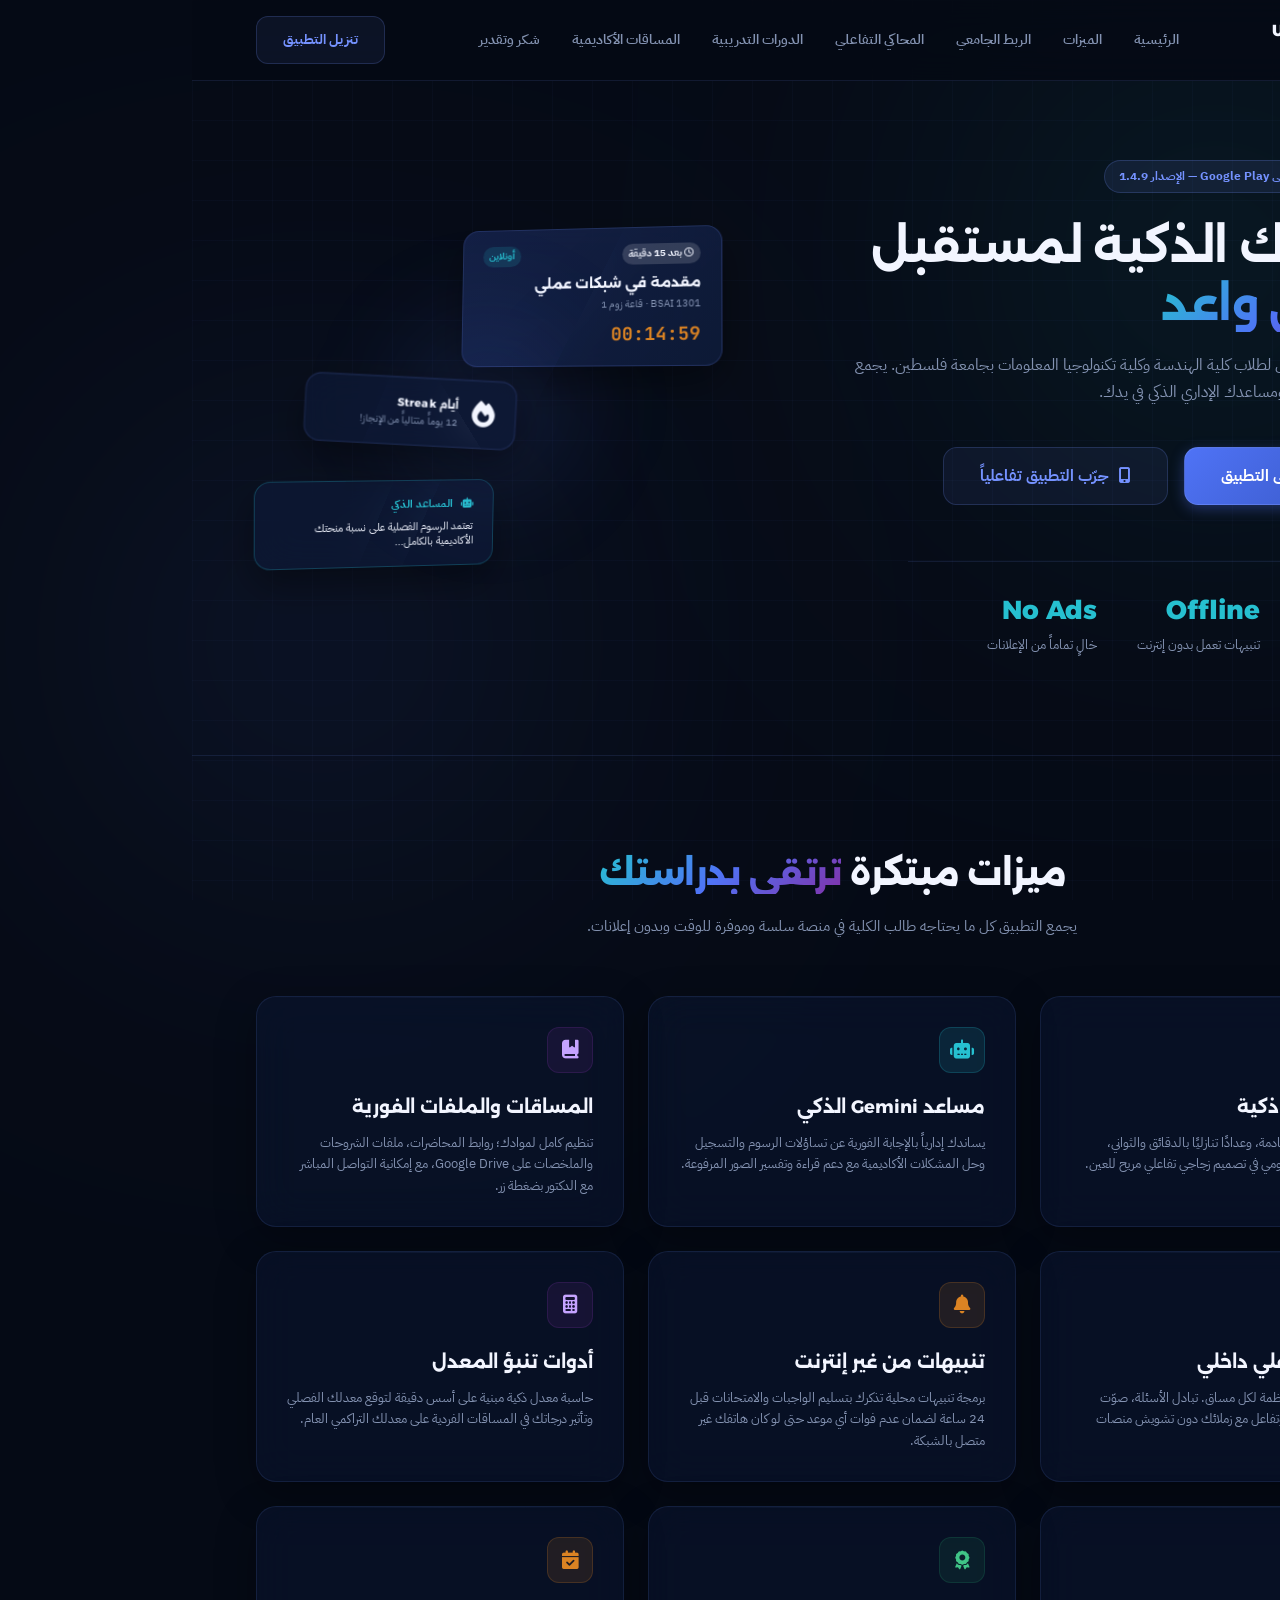
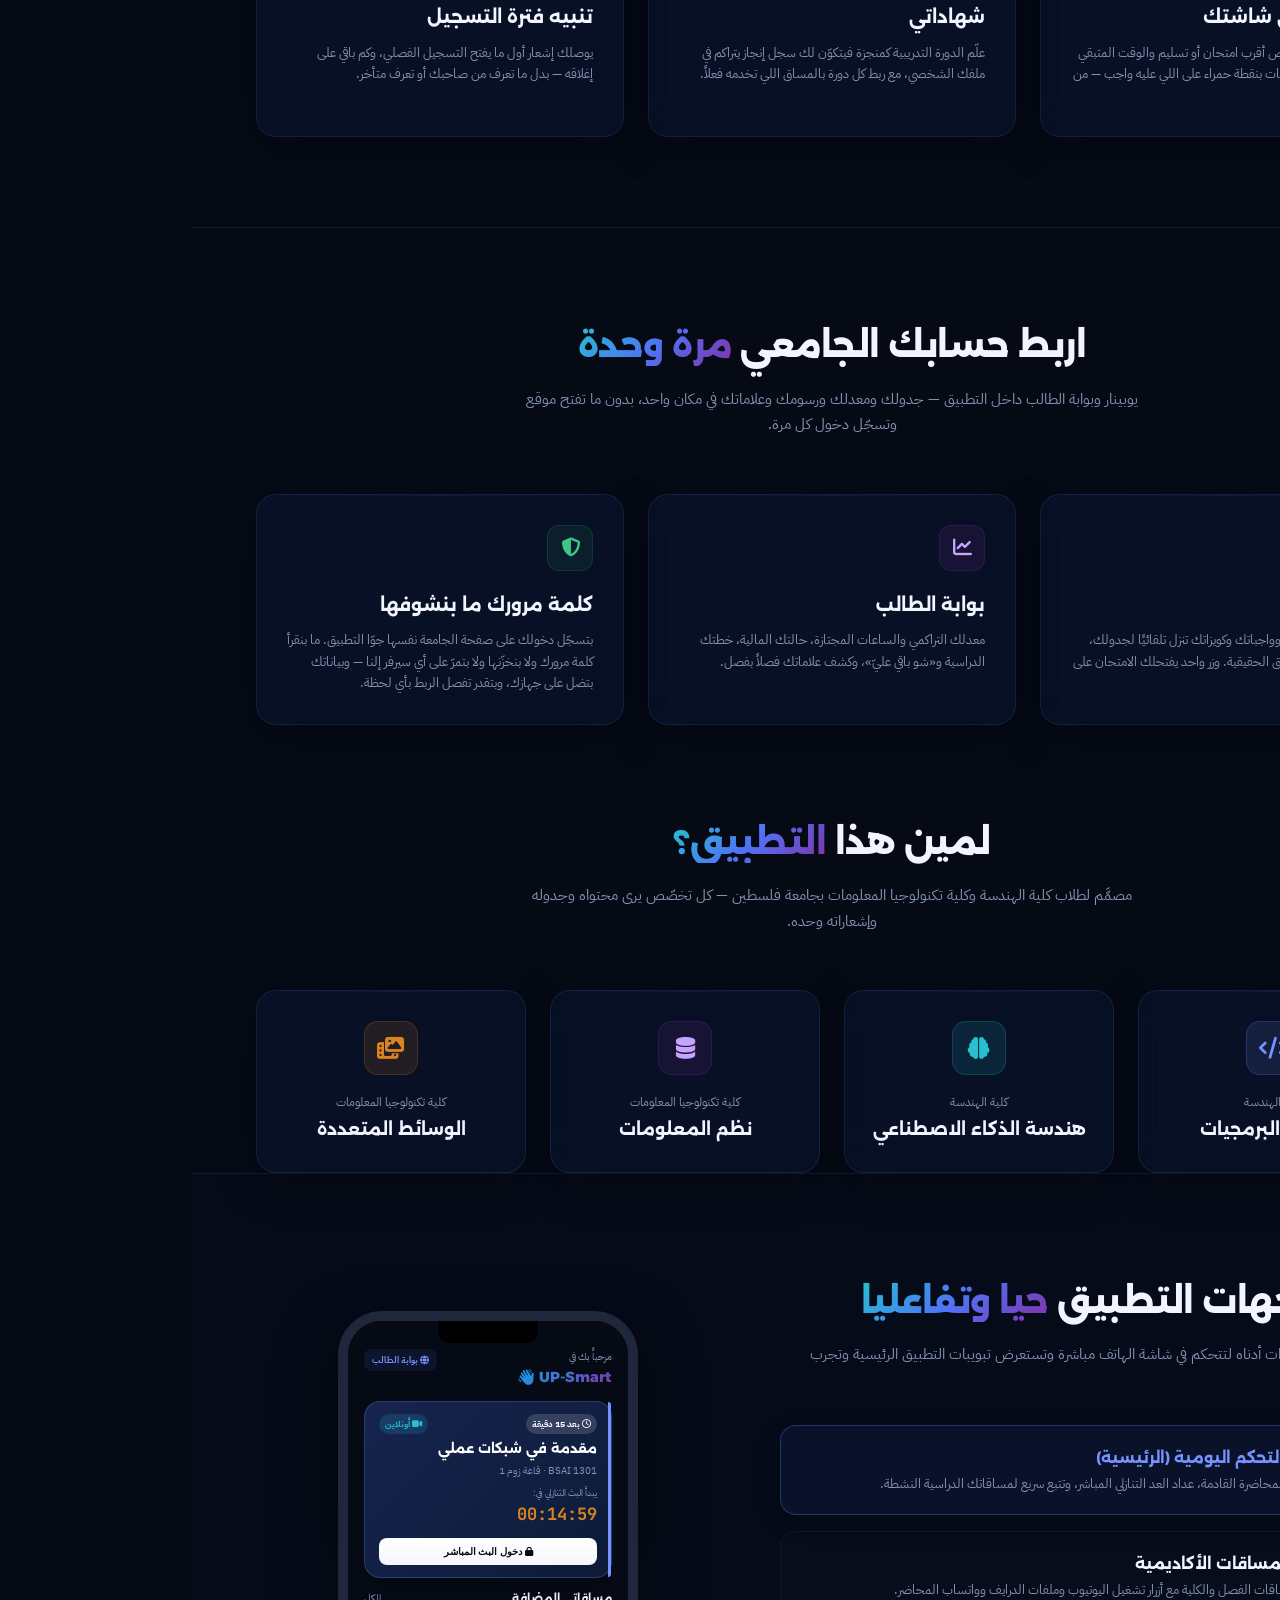
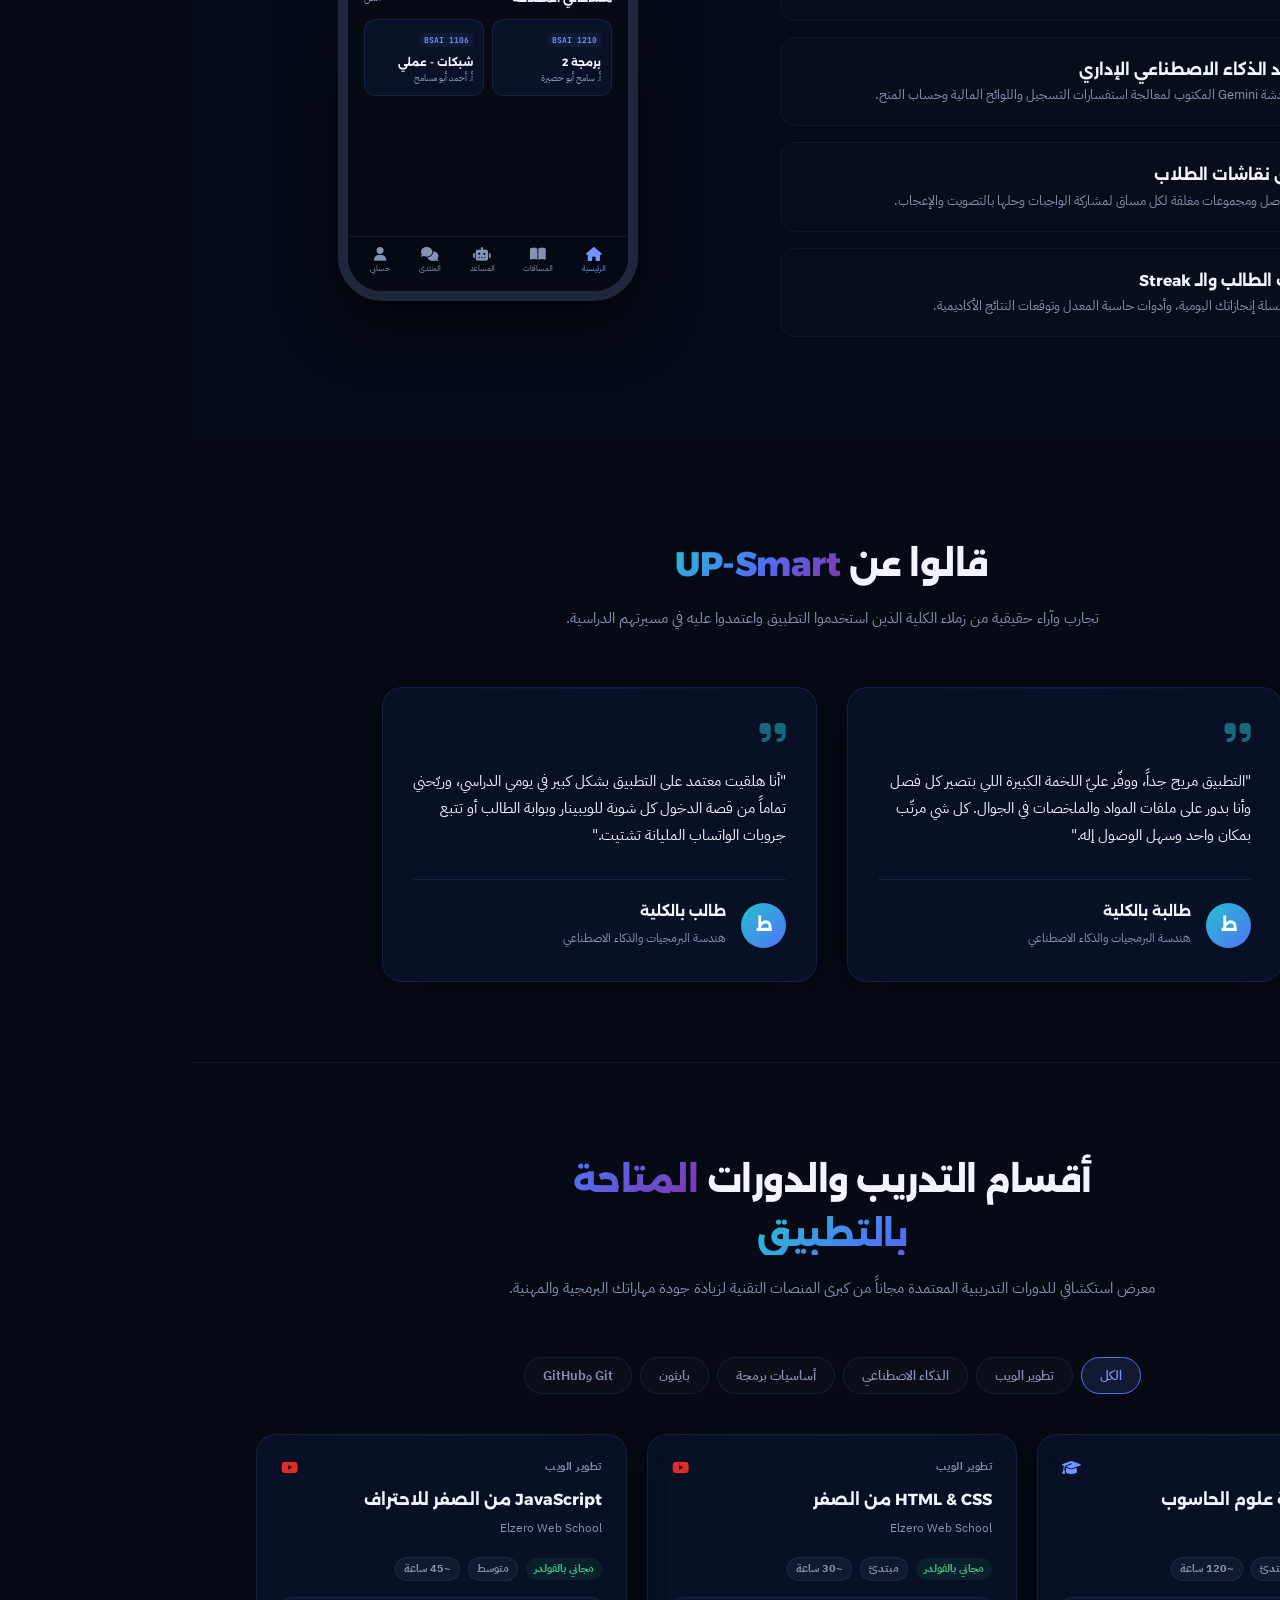
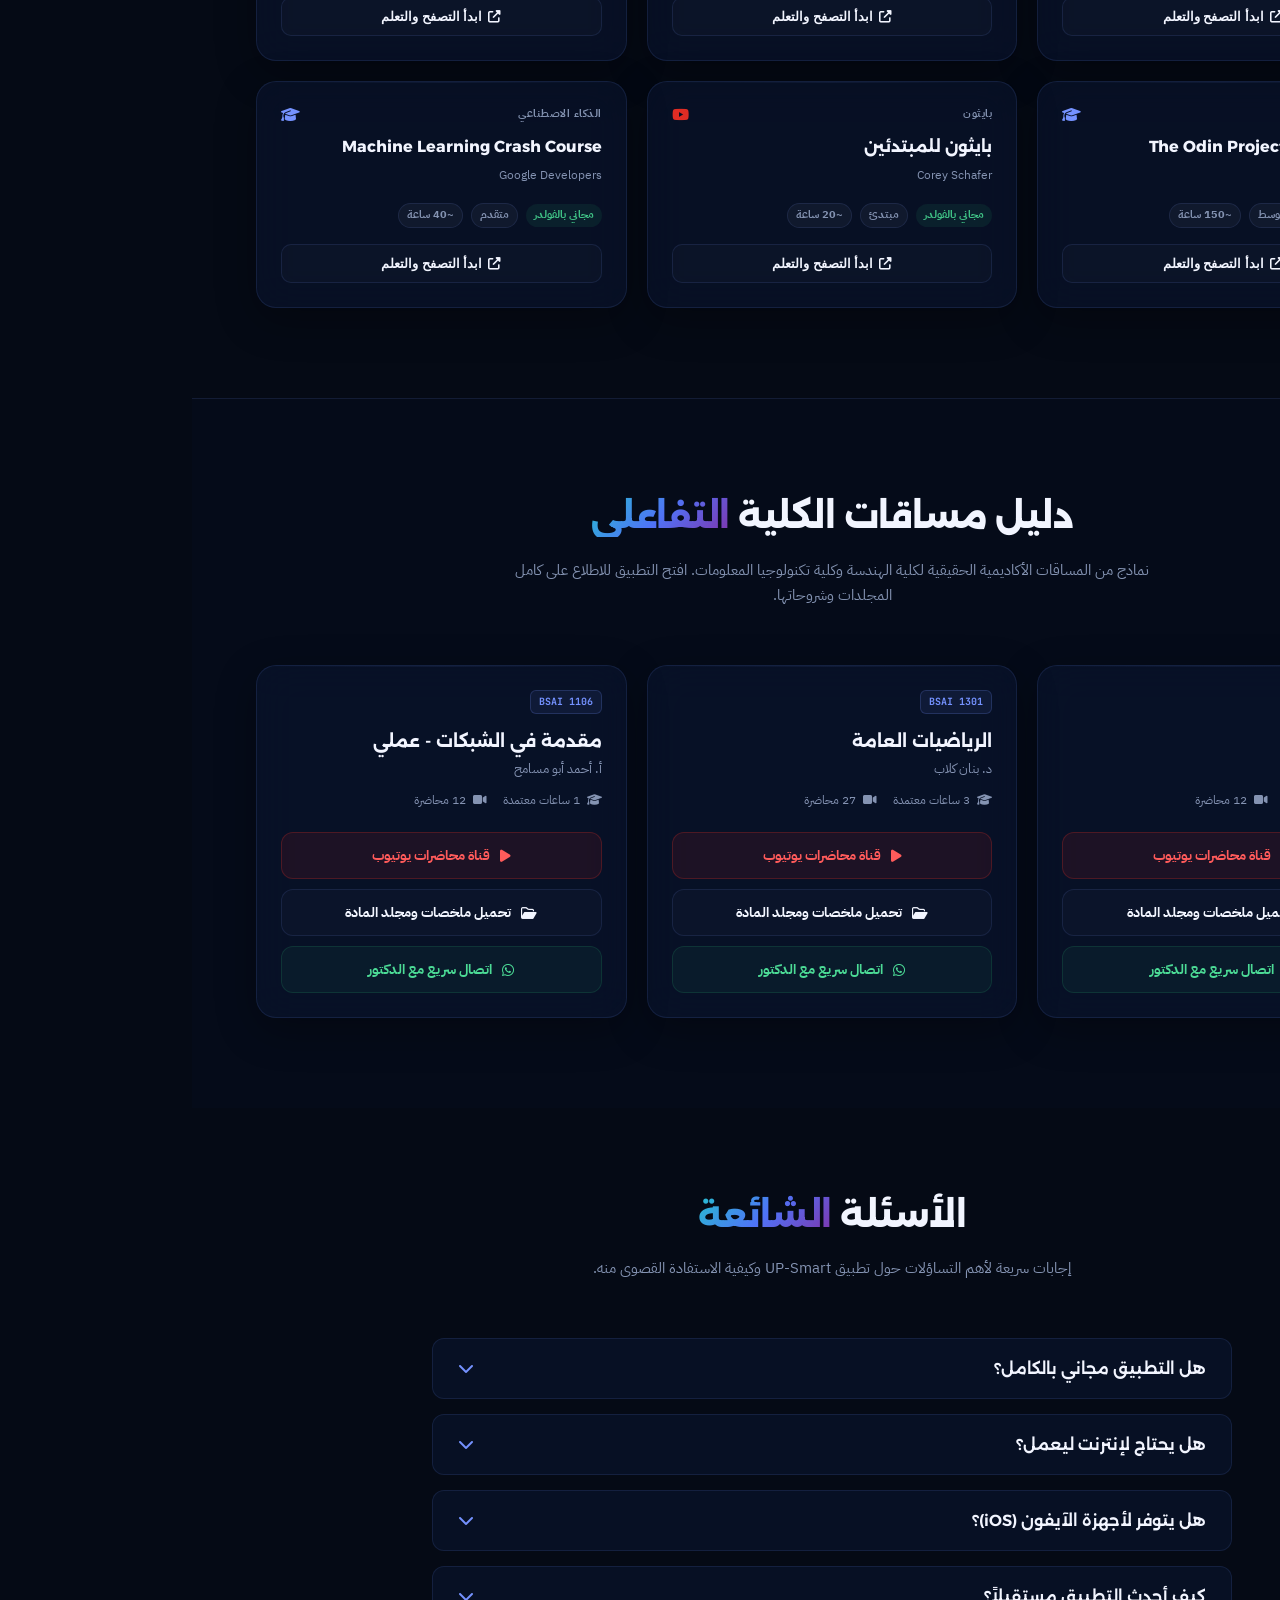
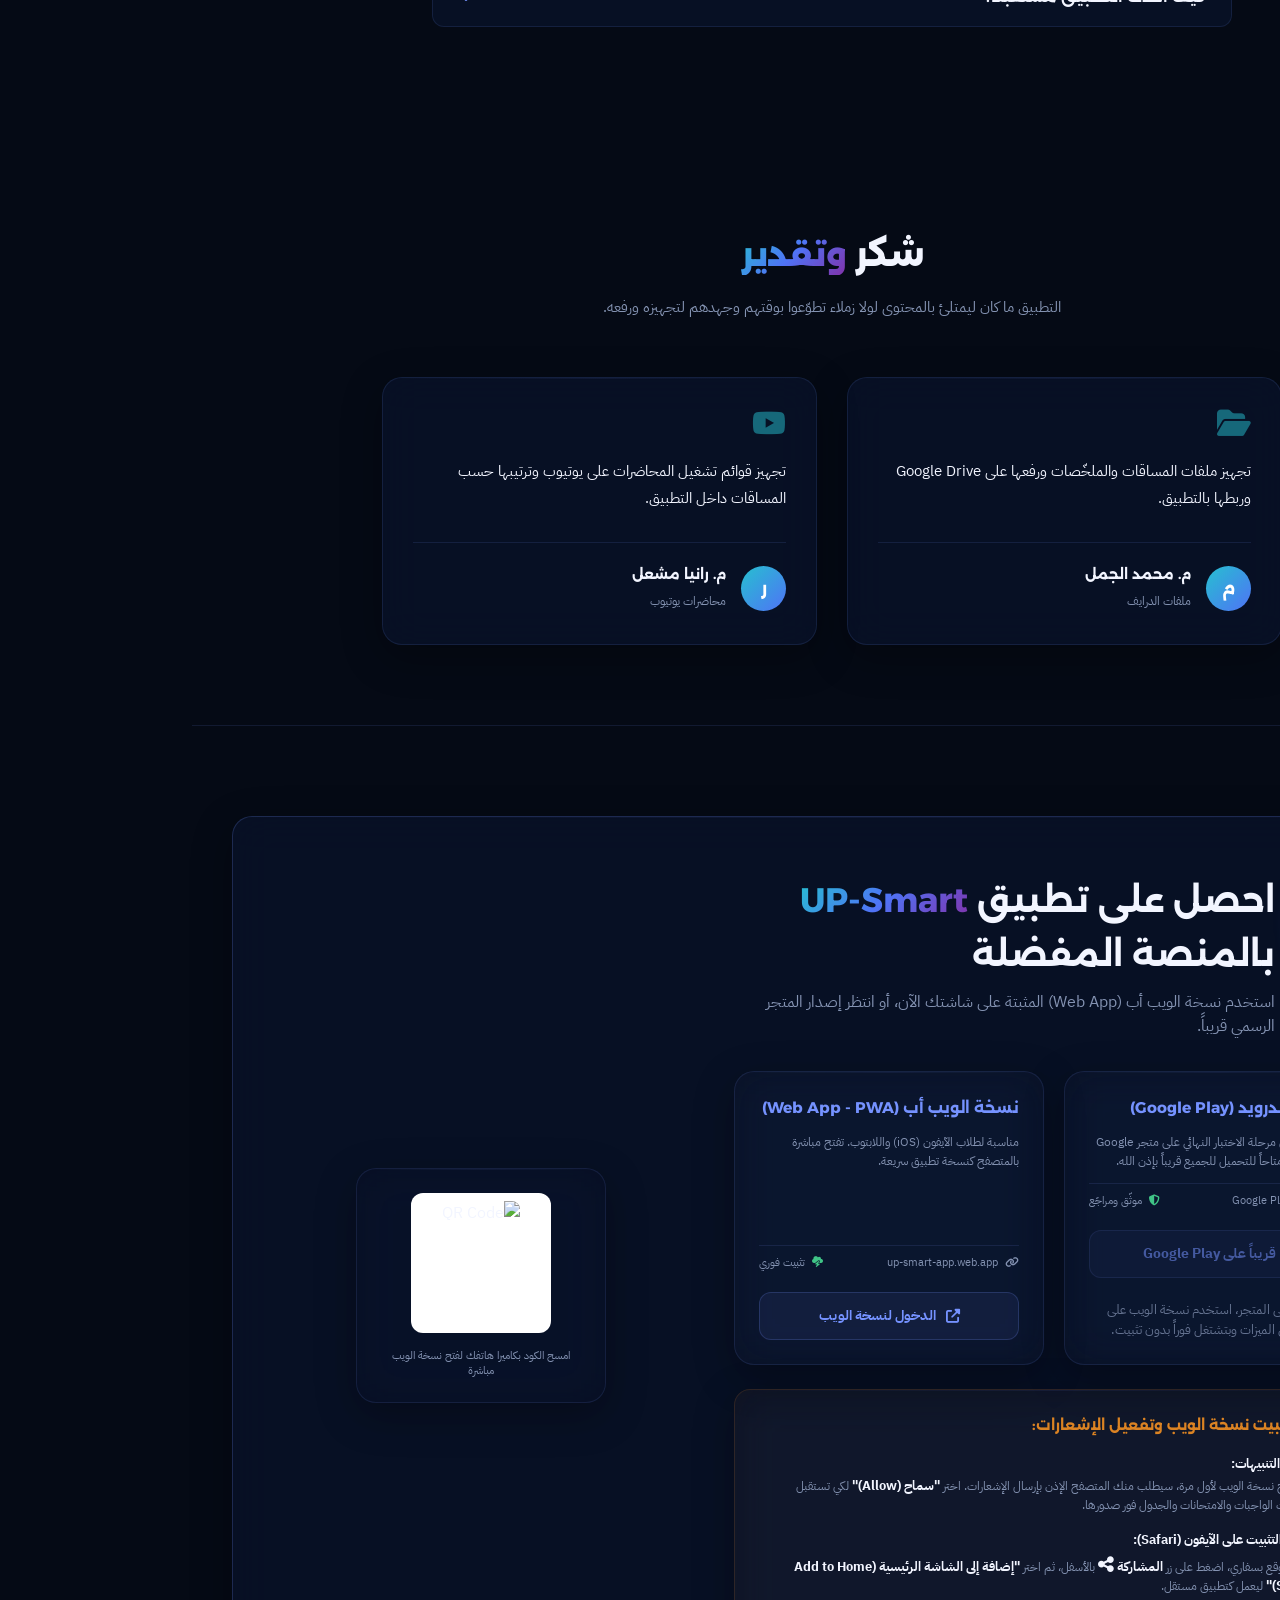
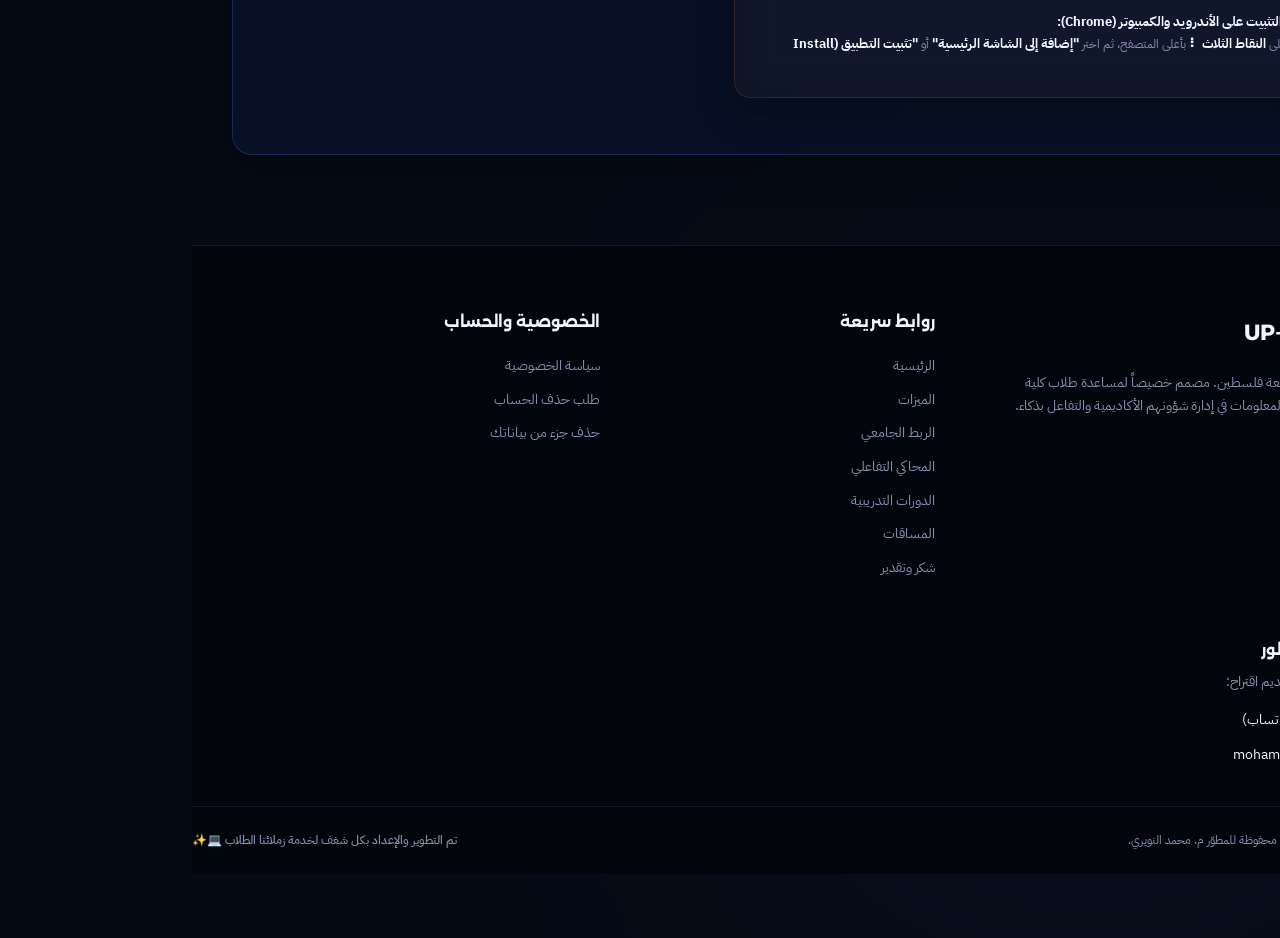
==== commit e2944b6c: "feat: قسم الربط الجامعي + الميزات الجديدة على الموقع التعريفي الموقع كان بيوصف التطبيق زي ما كان قبل" ====
--- a/index.html
+++ b/index.html
@@ -4,8 +4,8 @@
     <meta charset="UTF-8">
     <meta name="viewport" content="width=device-width, initial-scale=1.0">
     <!-- Kept under ~160 chars so Google shows it whole instead of truncating. -->
-    <meta name="description" content="UP-Smart — رفيق الطالب الأكاديمي بجامعة فلسطين: جدولك وواجباتك وامتحاناتك بمكان واحد، مع تنبيه قبل كل موعد. جرّب نسخة الويب الآن.">
-    <meta name="keywords" content="UP-Smart, جامعة فلسطين, تطبيق طالب ذكي, هندسة برمجيات, ذكاء اصطناعي, نظم معلومات, وسائط متعددة, تكنولوجيا المعلومات, مساعد ذكي, منتدى طلابي">
+    <meta name="description" content="UP-Smart — رفيق الطالب الأكاديمي بجامعة فلسطين: اربط يوبينار وبوابة الطالب، وشوف جدولك ومعدلك ورسومك بمكان واحد مع تنبيه قبل كل موعد.">
+    <meta name="keywords" content="UP-Smart, جامعة فلسطين, تطبيق طالب ذكي, يوبينار, بوابة الطالب, معدل تراكمي, كشف علامات, هندسة برمجيات, ذكاء اصطناعي, نظم معلومات, وسائط متعددة, تكنولوجيا المعلومات, مساعد ذكي, منتدى طلابي">
     <meta name="author" content="محمد النويري">
     <title>تطبيق UP-Smart — الرفيق الأكاديمي الذكي لجامعة فلسطين</title>
 
@@ -21,7 +21,7 @@
     <meta property="og:locale" content="ar_AR">
     <meta property="og:url" content="https://mohammedalnwerie.github.io/up-smart-website/">
     <meta property="og:title" content="تطبيق UP-Smart — رفيقك الأكاديمي بجامعة فلسطين">
-    <meta property="og:description" content="جدولك وواجباتك وامتحاناتك بمكان واحد، مع تنبيه قبل كل موعد. جرّب نسخة الويب الآن.">
+    <meta property="og:description" content="اربط يوبينار وبوابة الطالب: جدولك ومعدلك ورسومك وعلاماتك بمكان واحد، مع تنبيه قبل كل موعد.">
     <meta property="og:image" content="https://mohammedalnwerie.github.io/up-smart-website/assets/images/og-cover.png">
     <meta property="og:image:width" content="1200">
     <meta property="og:image:height" content="630">
@@ -107,6 +107,7 @@
             <nav class="nav-links">
                 <a href="#hero">الرئيسية</a>
                 <a href="#features">الميزات</a>
+                <a href="#linking">الربط الجامعي</a>
                 <a href="#simulator-section">المحاكي التفاعلي</a>
                 <a href="#trainings">الدورات التدريبية</a>
                 <a href="#courses">المساقات الأكاديمية</a>
@@ -132,6 +133,7 @@
         <div class="drawer-links">
             <a href="#hero" class="drawer-link">الرئيسية</a>
             <a href="#features" class="drawer-link">الميزات</a>
+            <a href="#linking" class="drawer-link">الربط الجامعي</a>
             <a href="#simulator-section" class="drawer-link">المحاكي التفاعلي</a>
             <a href="#trainings" class="drawer-link">الدورات التدريبية</a>
             <a href="#courses" class="drawer-link">المساقات الأكاديمية</a>
@@ -277,6 +279,70 @@
                     </div>
                     <h3>أدوات تنبؤ المعدل</h3>
                     <p>حاسبة معدل ذكية مبنية على أسس دقيقة لتوقع معدلك الفصلي وتأثير درجاتك في المساقات الفردية على معدلك التراكمي العام.</p>
+                </div>
+
+                <!-- Feature 7 -->
+                <div class="feature-card glass-card reveal">
+                    <div class="feature-icon accent-teal">
+                        <i class="fa-solid fa-table-cells-large"></i>
+                    </div>
+                    <h3>ويدجت على شاشتك</h3>
+                    <p>ويدجت «التالي» يعرض أقرب امتحان أو تسليم والوقت المتبقي له، وأهم أربعة مساقات بنقطة حمراء على اللي عليه واجب — من غير ما تفتح التطبيق.</p>
+                </div>
+
+                <!-- Feature 8 -->
+                <div class="feature-card glass-card reveal">
+                    <div class="feature-icon accent-green">
+                        <i class="fa-solid fa-award"></i>
+                    </div>
+                    <h3>شهاداتي</h3>
+                    <p>علّم الدورة التدريبية كمنجزة فيتكوّن لك سجل إنجاز يتراكم في ملفك الشخصي، مع ربط كل دورة بالمساق اللي تخدمه فعلاً.</p>
+                </div>
+
+                <!-- Feature 9 -->
+                <div class="feature-card glass-card reveal">
+                    <div class="feature-icon accent-orange">
+                        <i class="fa-solid fa-calendar-check"></i>
+                    </div>
+                    <h3>تنبيه فترة التسجيل</h3>
+                    <p>يوصلك إشعار أول ما يفتح التسجيل الفصلي، وكم باقي على إغلاقه — بدل ما تعرف من صاحبك أو تعرف متأخر.</p>
+                </div>
+            </div>
+        </div>
+    </section>
+
+    <!-- University account linking — the app's biggest differentiator, and the
+         one that needs its privacy story told plainly on the page. -->
+    <section class="features-section" id="linking">
+        <div class="container">
+            <div class="section-title reveal">
+                <h2>اربط حسابك الجامعي <span class="gradient-text">مرة وحدة</span></h2>
+                <p>يوبينار وبوابة الطالب داخل التطبيق — جدولك ومعدلك ورسومك وعلاماتك في مكان واحد، بدون ما تفتح موقع وتسجّل دخول كل مرة.</p>
+            </div>
+
+            <div class="features-grid">
+                <div class="feature-card glass-card reveal">
+                    <div class="feature-icon accent-blue">
+                        <i class="fa-solid fa-graduation-cap"></i>
+                    </div>
+                    <h3>يوبينار</h3>
+                    <p>مساقاتك المسجَّلة وواجباتك وكويزاتك تنزل تلقائيًا لجدولك، بمواعيد الفتح والإغلاق الحقيقية. وزر واحد يفتحلك الامتحان على صفحته مباشرة.</p>
+                </div>
+
+                <div class="feature-card glass-card reveal">
+                    <div class="feature-icon accent-purple">
+                        <i class="fa-solid fa-chart-line"></i>
+                    </div>
+                    <h3>بوابة الطالب</h3>
+                    <p>معدلك التراكمي والساعات المجتازة، حالتك المالية، خطتك الدراسية و«شو باقي عليّ»، وكشف علاماتك فصلاً بفصل.</p>
+                </div>
+
+                <div class="feature-card glass-card reveal">
+                    <div class="feature-icon accent-green">
+                        <i class="fa-solid fa-shield-halved"></i>
+                    </div>
+                    <h3>كلمة مرورك ما بنشوفها</h3>
+                    <p>بتسجّل دخولك على صفحة الجامعة نفسها جوّا التطبيق. ما بنقرأ كلمة مرورك ولا بنخزّنها ولا بتمرّ على أي سيرفر إلنا — وبياناتك بتضل على جهازك، وبتقدر تفصل الربط بأي لحظة.</p>
                 </div>
             </div>
         </div>
@@ -869,6 +935,7 @@
                 <h4>روابط سريعة</h4>
                 <a href="#hero">الرئيسية</a>
                 <a href="#features">الميزات</a>
+                <a href="#linking">الربط الجامعي</a>
                 <a href="#simulator-section">المحاكي التفاعلي</a>
                 <a href="#trainings">الدورات التدريبية</a>
                 <a href="#courses">المساقات</a>
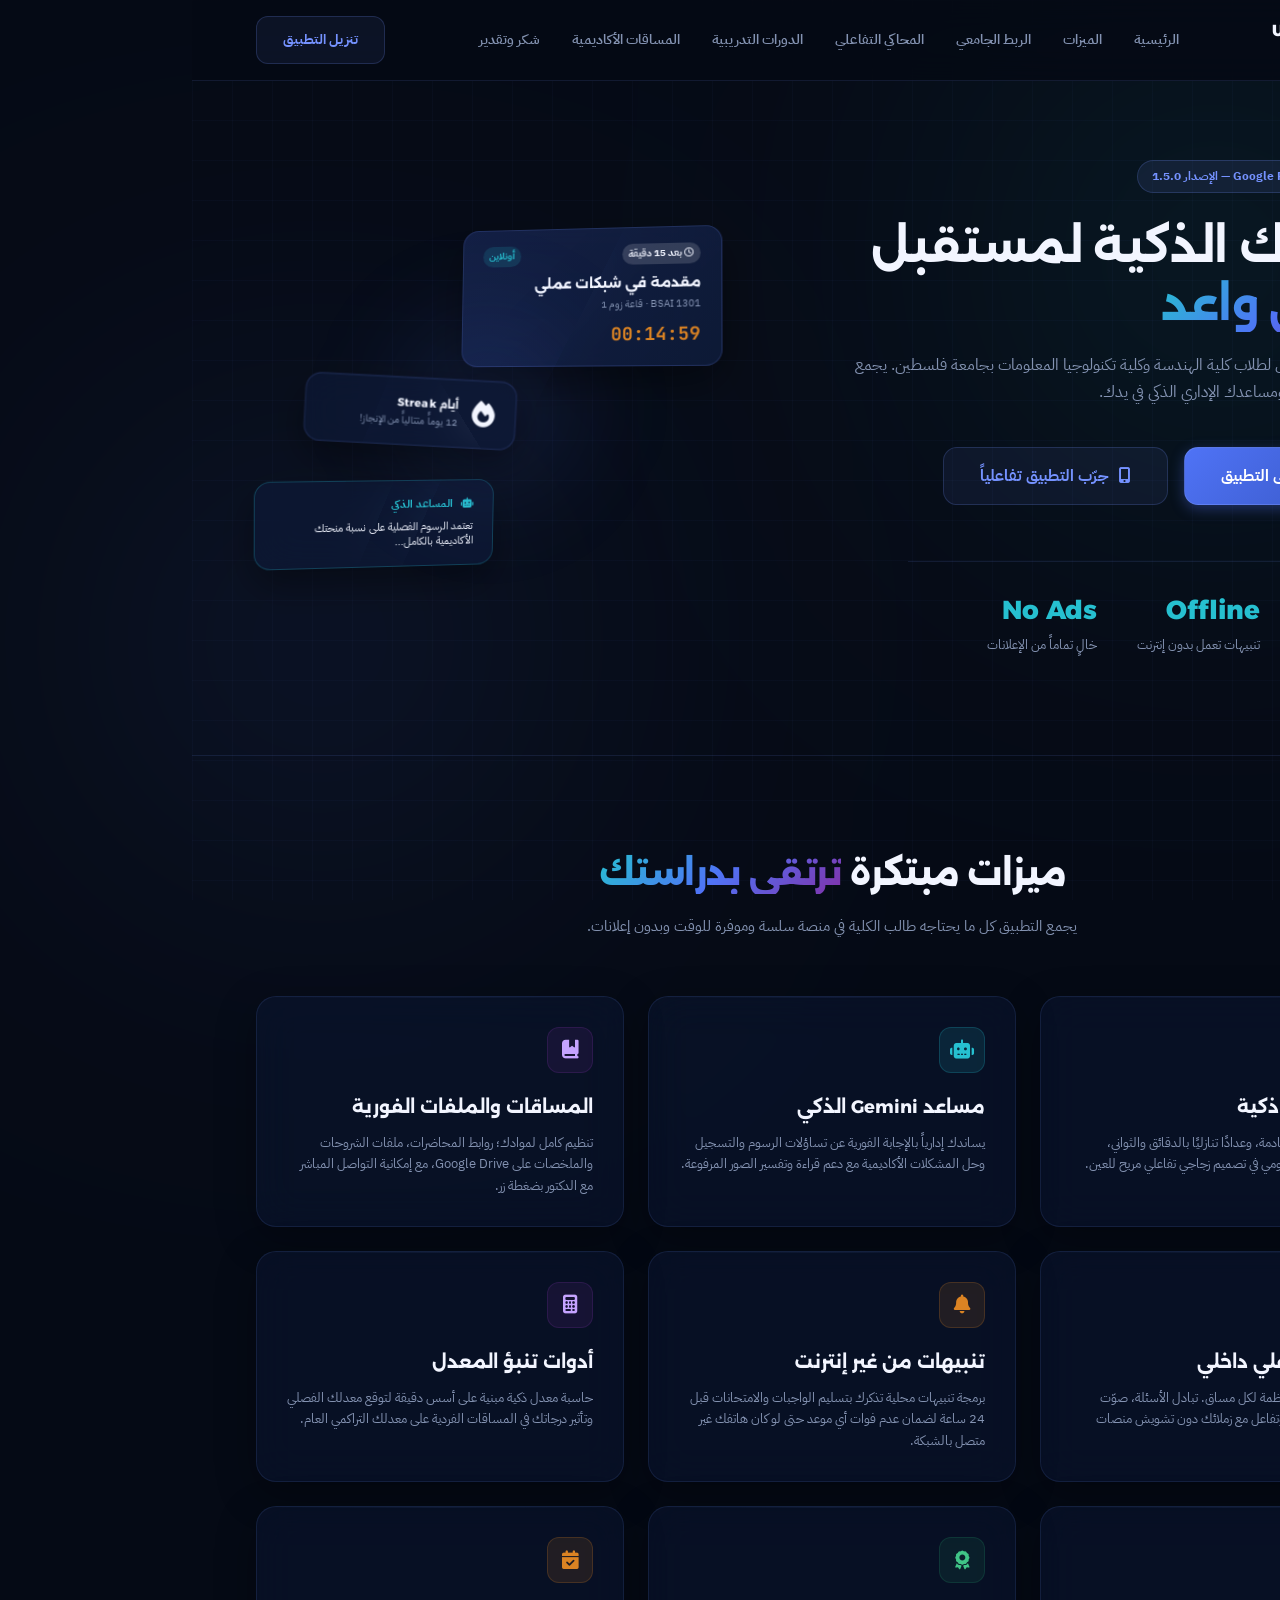
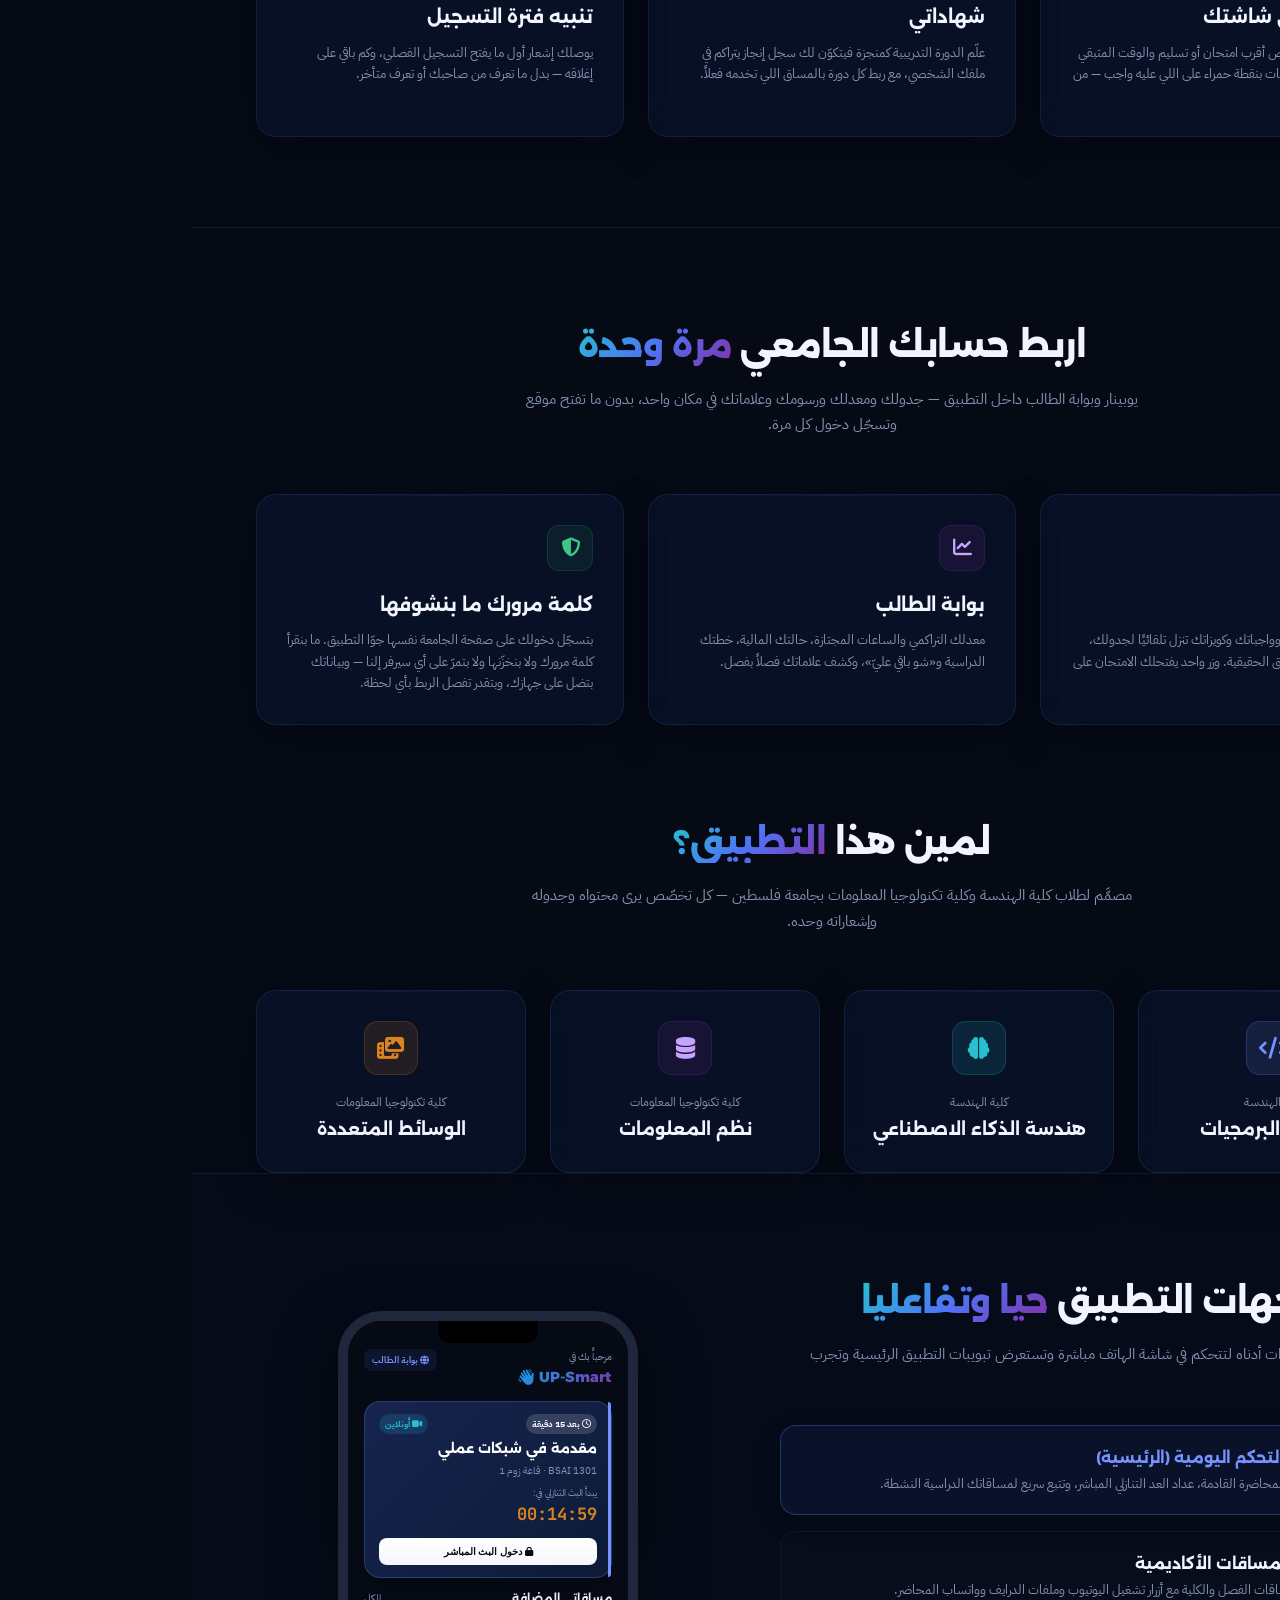
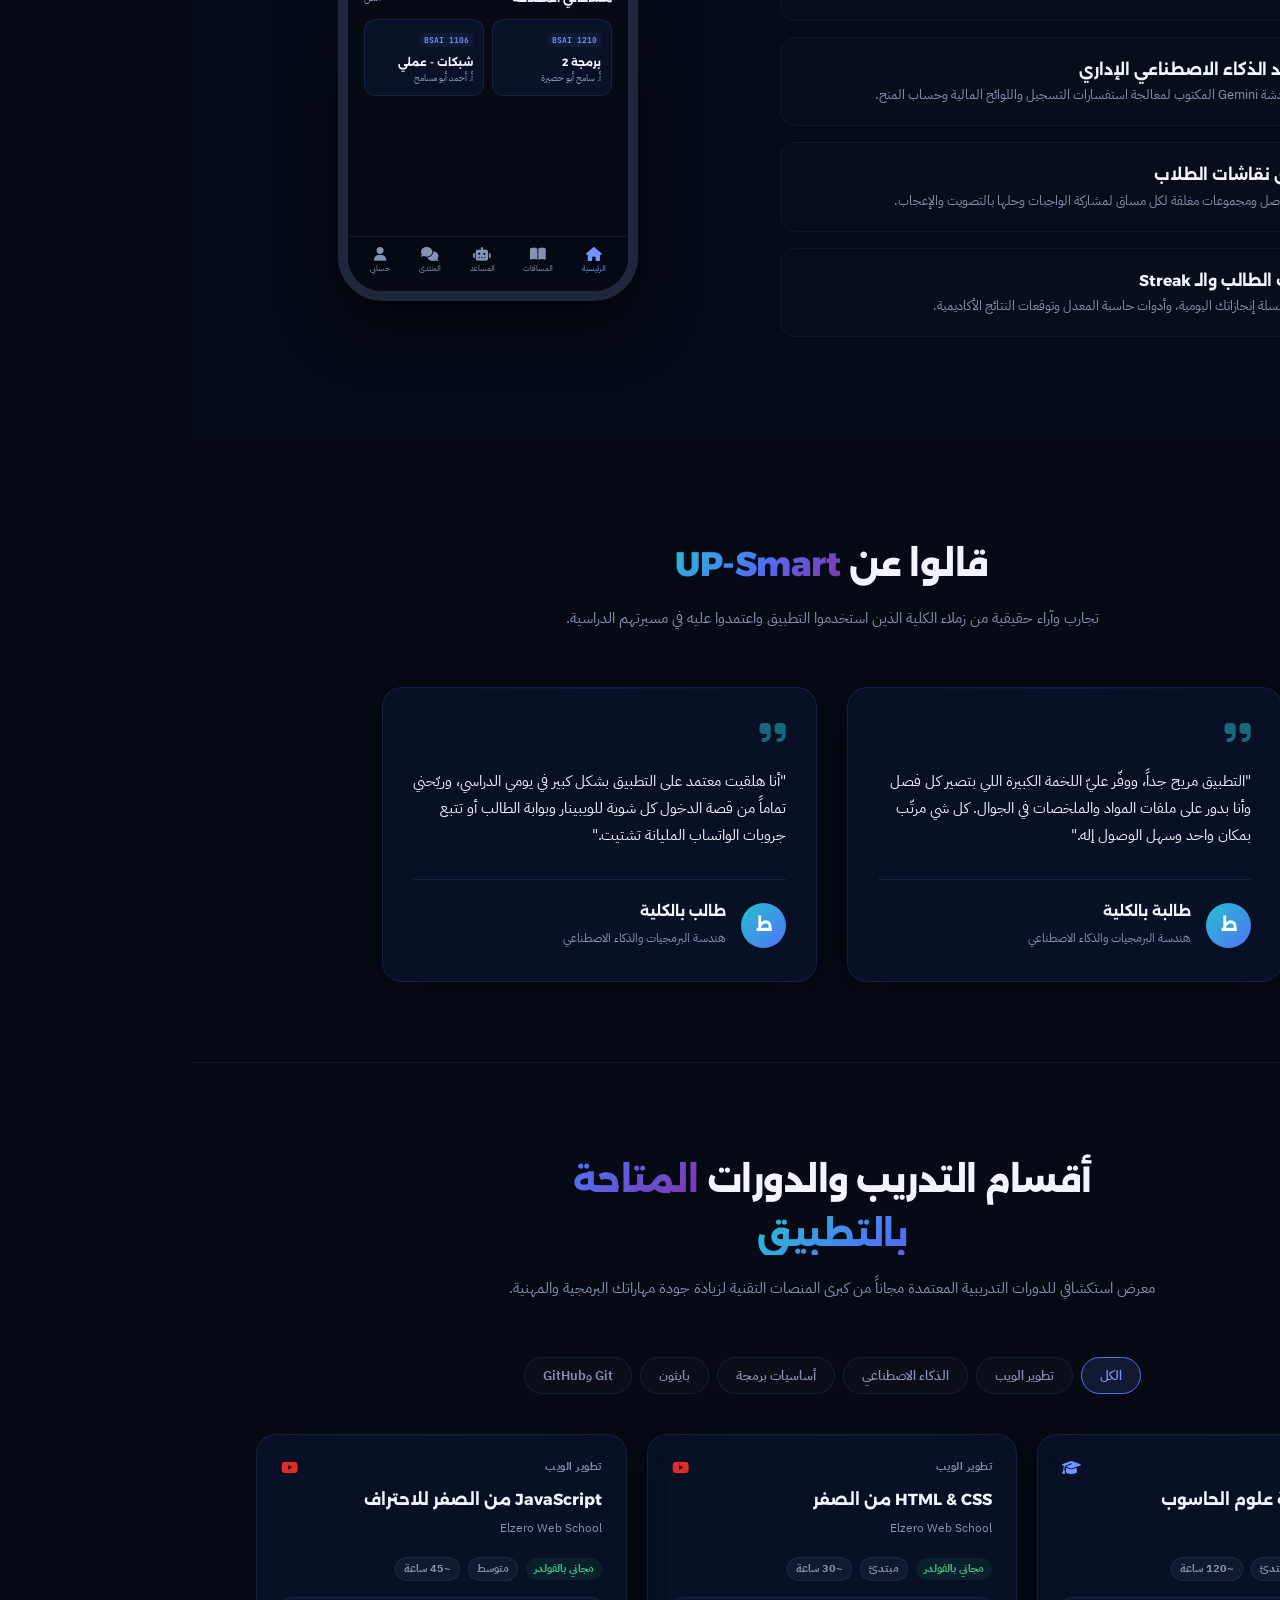
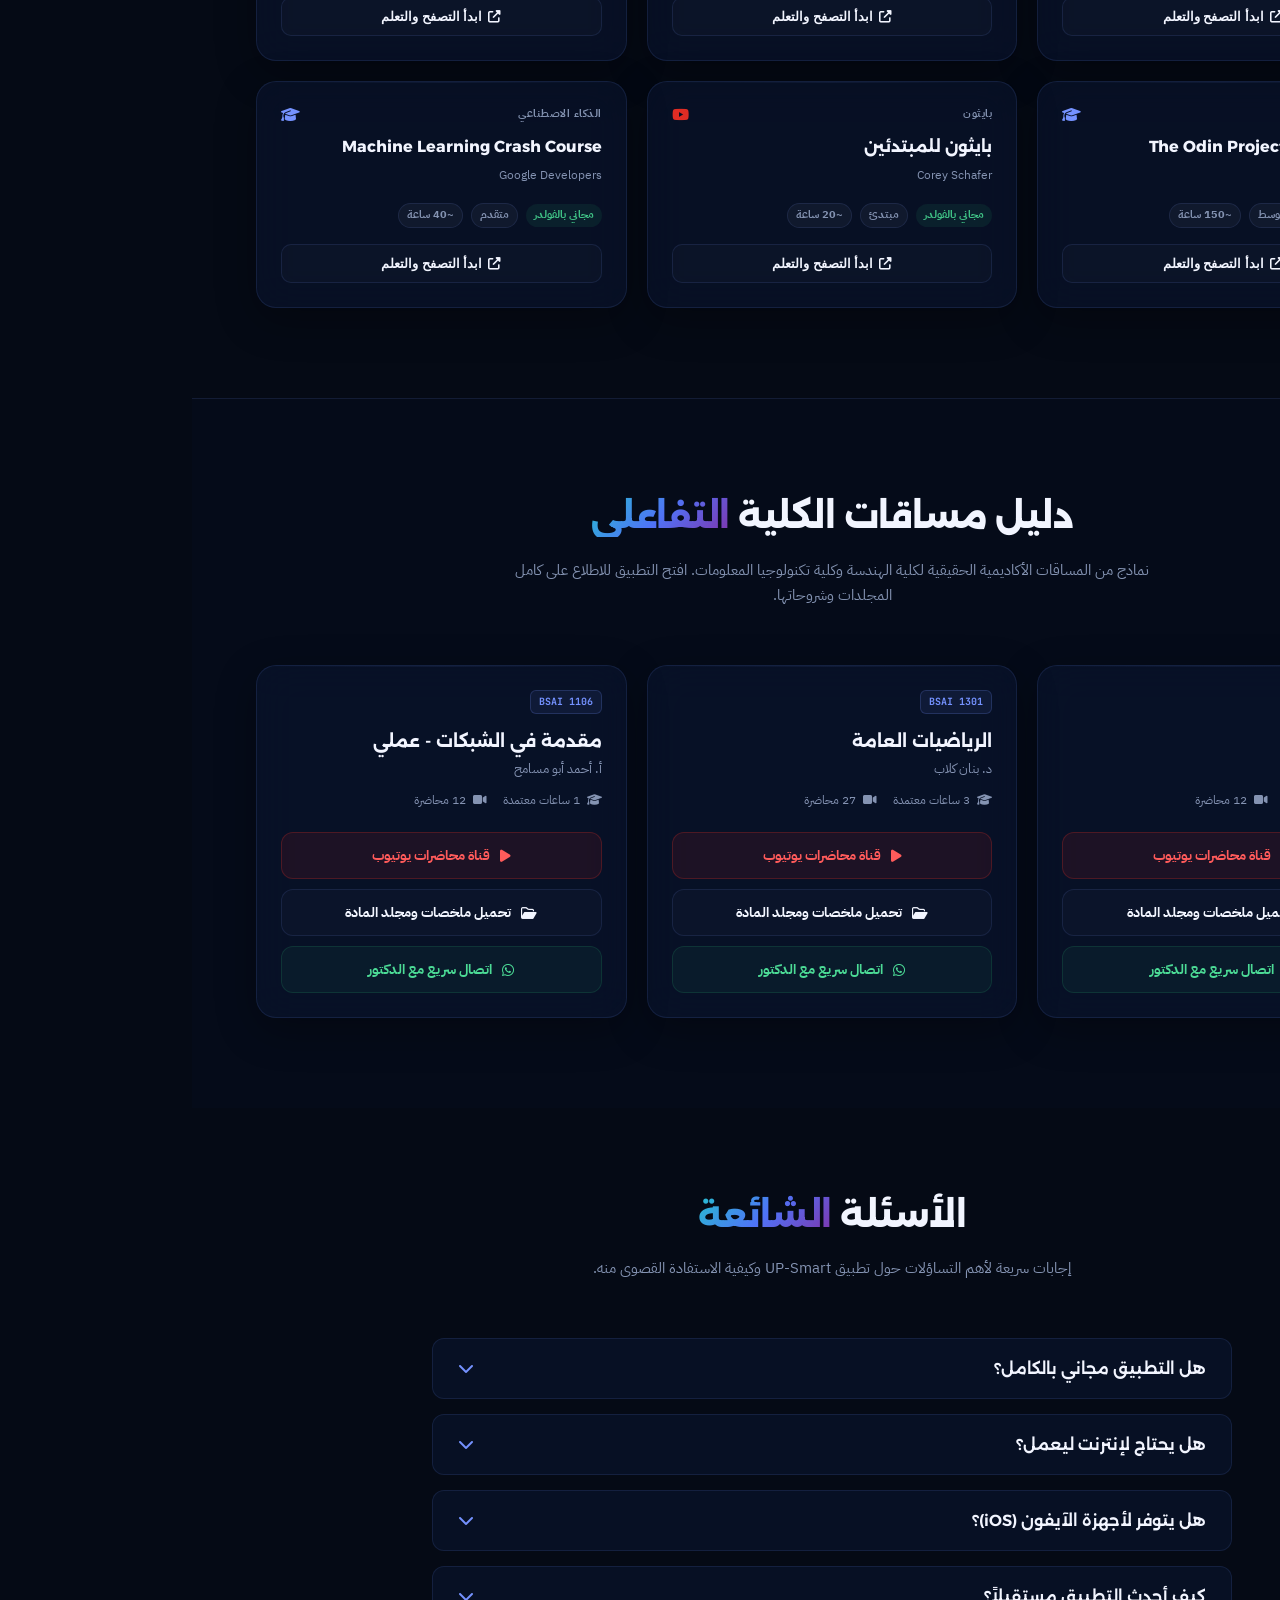
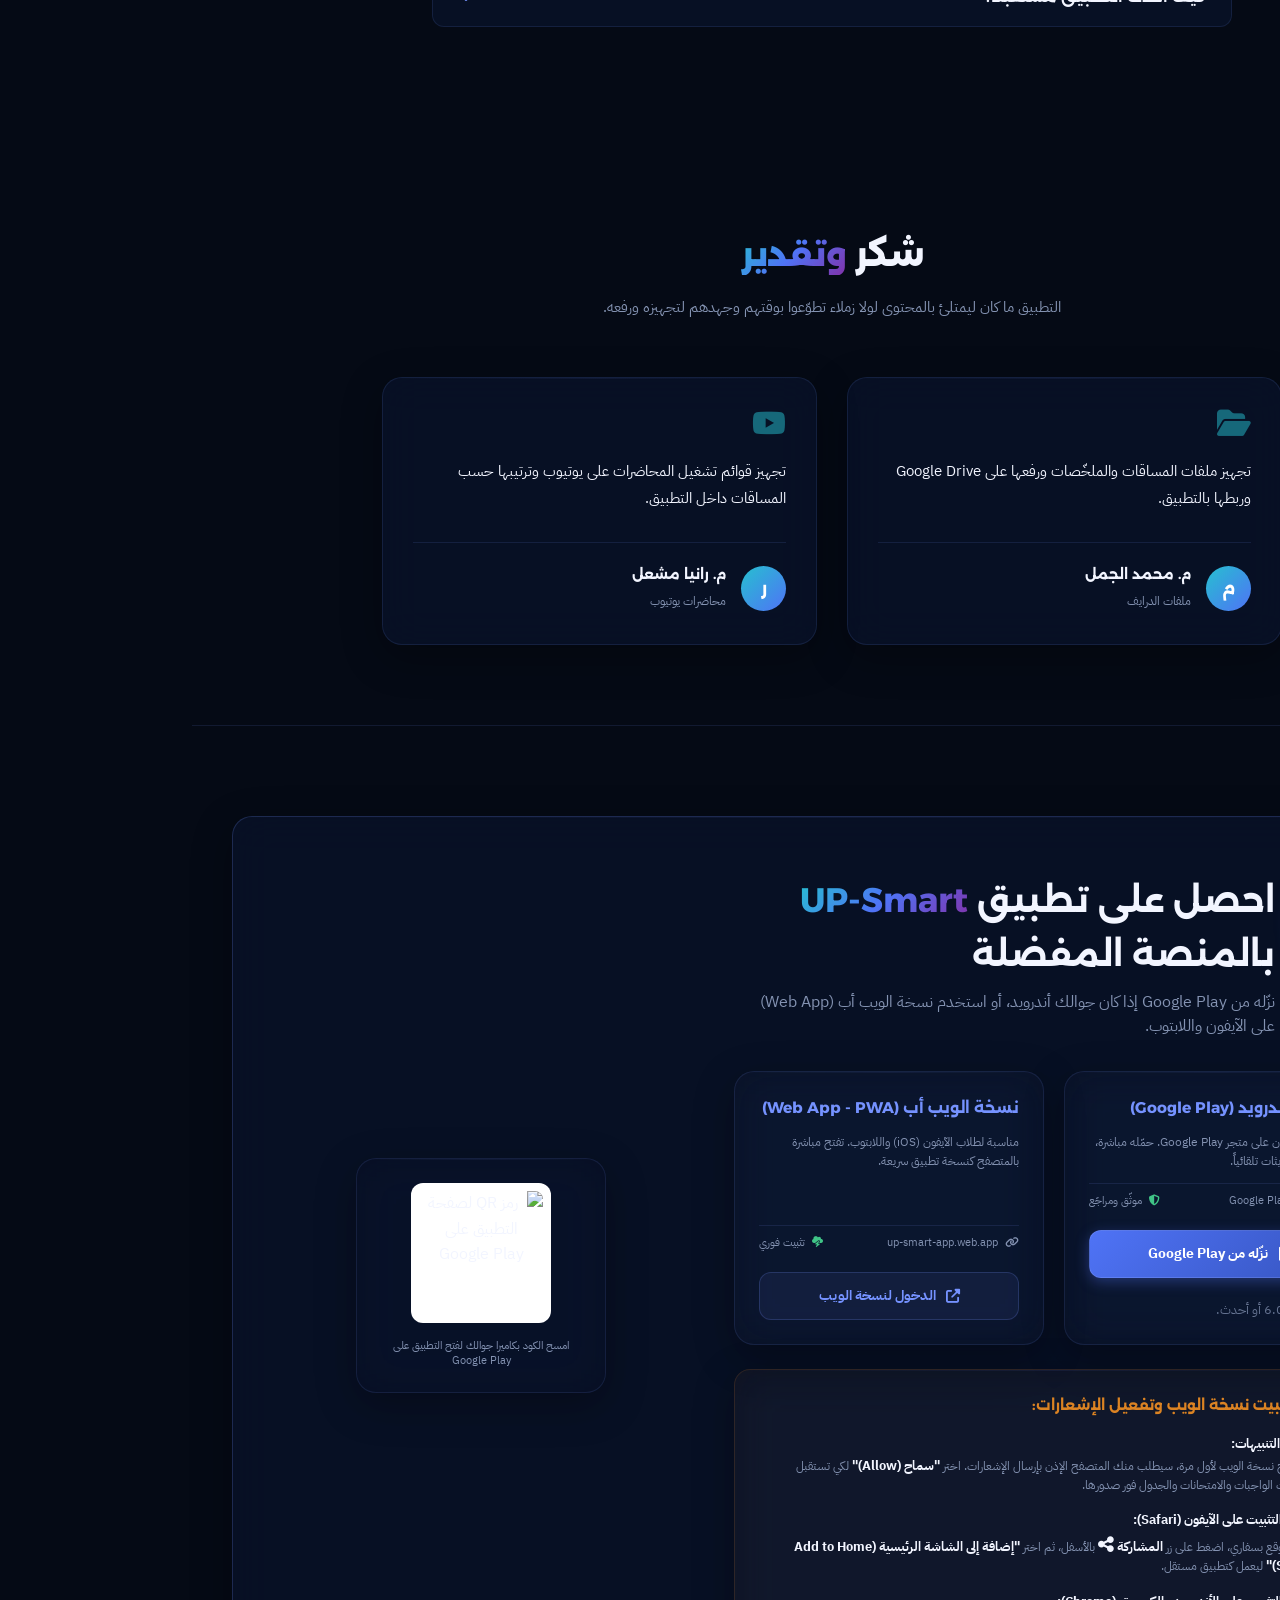
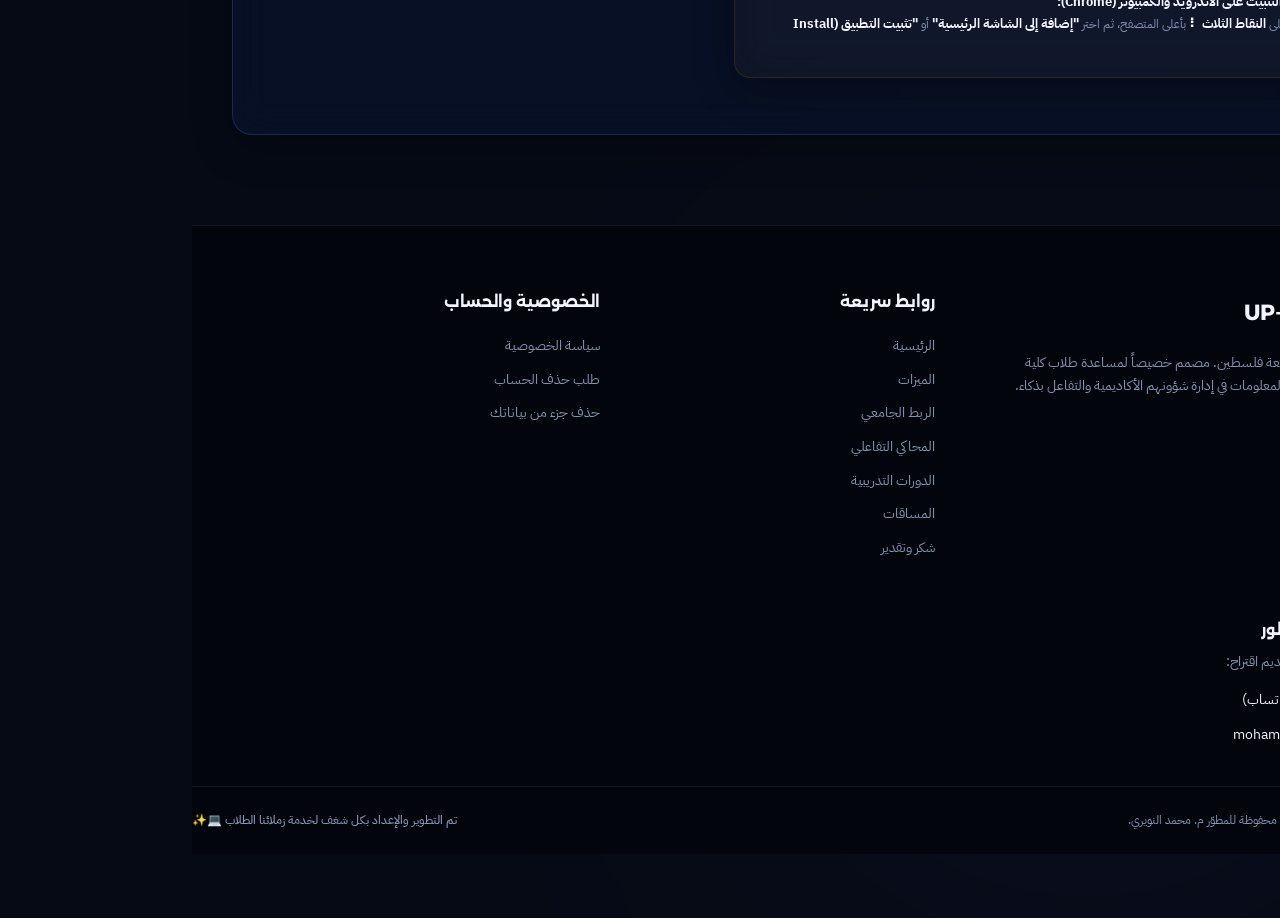
==== commit 9209885b: "feat(site): التنزيل صار على Google Play بدل APK مباشر المتجر صار حيّ، والصفحة كانت لسه بتقول «قريباً" ====
--- a/index.html
+++ b/index.html
@@ -148,7 +148,7 @@
             <div class="hero-content">
                 <div class="badge-new">
                     <i class="fa-solid fa-bolt"></i>
-                    <span>قيد التجهيز للنشر على Google Play — الإصدار <span class="app-version-txt">1.4.9</span></span>
+                    <span>متوفّر الآن على Google Play — الإصدار <span class="app-version-txt">1.5.0</span></span>
                 </div>
                 <h1>واجهتك الذكية لمستقبل <span class="gradient-text">برمجي واعد</span></h1>
                 <p class="hero-subtitle">تطبيق الهاتف المتكامل لطلاب كلية الهندسة وكلية تكنولوجيا المعلومات بجامعة فلسطين. يجمع دراستك، ومواعيدك، ومساعدك الإداري الذكي في يدك.</p>
@@ -766,7 +766,7 @@
                     <button class="faq-question">كيف أحدث التطبيق مستقبلاً؟ <i class="fa-solid fa-chevron-down"></i></button>
                     <div class="faq-answer">
                         <div class="answer-content">
-                            <p>عند توفر نسخة أحدث وأكثر استقراراً، سيصلك تنبيه داخل التطبيق. ويمكنك دائماً زيارة هذه الصفحة لتحميل أحدث إصدار من الروابط المباشرة بالأسفل.</p>
+                            <p>على أندرويد، التحديثات بتنزل تلقائياً من Google Play — ما بتحتاج تعمل إشي. ونسخة الويب بتتحدّث لحالها كل ما تفتحها.</p>
                         </div>
                     </div>
                 </div>
@@ -816,27 +816,33 @@
                     <img src="assets/images/app_icon.png" alt="أيقونة تطبيق UP-Smart" class="dl-app-icon">
                     <div>
                         <h2>احصل على تطبيق <span class="gradient-text">UP-Smart</span> بالمنصة المفضلة</h2>
-                        <p>استخدم نسخة الويب أب (Web App) المثبتة على شاشتك الآن، أو انتظر إصدار المتجر الرسمي قريباً.</p>
+                        <p>نزّله من Google Play إذا كان جوالك أندرويد، أو استخدم نسخة الويب أب (Web App) على الآيفون واللابتوب.</p>
                     </div>
                 </div>
                 
                 <!-- Download Cards Row -->
                 <div class="dl-methods-grid">
-                    <!-- Method 1: Google Play (in closed testing — link goes live at
-                         public release; the direct APK is paused until then) -->
+                    <!-- Method 1: Google Play — live since 2026-08-08.
+                         Deliberately the ONLY Android route offered. The direct
+                         APK is signed with Signature Scheme v2 only, which
+                         Android 6 cannot verify, so it fails to install on the
+                         older phones with a bare «لم يتم تثبيت التطبيق». Play
+                         re-signs per device from the bundle and handles those
+                         correctly — pointing at it is the fix, and it also
+                         means one artefact to keep current instead of two. -->
                     <div class="dl-method-card glass-card">
                         <h3>نسخة الأندرويد (Google Play)</h3>
-                        <p>التطبيق حالياً في مرحلة الاختبار النهائي على متجر Google Play، وسيكون متاحاً للتحميل للجميع قريباً بإذن الله.</p>
+                        <p>التطبيق متاح الآن على متجر Google Play. حمّله مباشرة، وبتوصلك التحديثات تلقائياً.</p>
                         <div class="method-meta">
-                            <span><i class="fa-brands fa-google-play"></i> قريباً على Google Play</span>
+                            <span><i class="fa-brands fa-google-play"></i> متوفّر على Google Play</span>
                             <span><i class="fa-solid fa-shield-halved text-success"></i> موثّق ومراجَع</span>
                         </div>
-                        <span class="btn btn-outline btn-full" style="opacity: .55; cursor: default; pointer-events: none;">
-                            <i class="fa-solid fa-hourglass-half"></i>
-                            قريباً على Google Play
-                        </span>
+                        <a href="https://play.google.com/store/apps/details?id=ps.edu.up.smart" target="_blank" rel="noopener" class="btn btn-gradient btn-full">
+                            <i class="fa-brands fa-google-play"></i>
+                            نزّله من Google Play
+                        </a>
                         <p style="font-size: 12.5px; margin-top: 10px; opacity: .75;">
-                            لحد ما ينزل على المتجر، استخدم نسخة الويب على اليمين — نفس الميزات وبتشتغل فوراً بدون تثبيت.
+                            يحتاج أندرويد 6.0 أو أحدث.
                         </p>
                     </div>
                     
@@ -887,9 +893,14 @@
             <div class="download-qr">
                 <div class="qr-box glass-card">
                     <div class="qr-code">
-                        <img src="https://api.qrserver.com/v1/create-qr-code/?size=150x150&data=https://up-smart-app.web.app" alt="QR Code" class="qr-svg" style="width: 100px; height: 100px; border-radius: 8px;">
-                    </div>
-                    <p>امسح الكود بكاميرا هاتفك لفتح نسخة الويب مباشرة</p>
+                        <!-- Points at Play, not the web app: a QR is scanned by
+                             a phone, and almost every phone here is Android. An
+                             iPhone that scans it still lands on a page that
+                             says so, which is a better dead end than an Android
+                             student landing on the web version by default. -->
+                        <img src="https://api.qrserver.com/v1/create-qr-code/?size=150x150&data=https://play.google.com/store/apps/details?id=ps.edu.up.smart" alt="رمز QR لصفحة التطبيق على Google Play" class="qr-svg" style="width: 100px; height: 100px; border-radius: 8px;">
+                    </div>
+                    <p>امسح الكود بكاميرا جوالك لفتح التطبيق على Google Play</p>
                 </div>
             </div>
         </div>
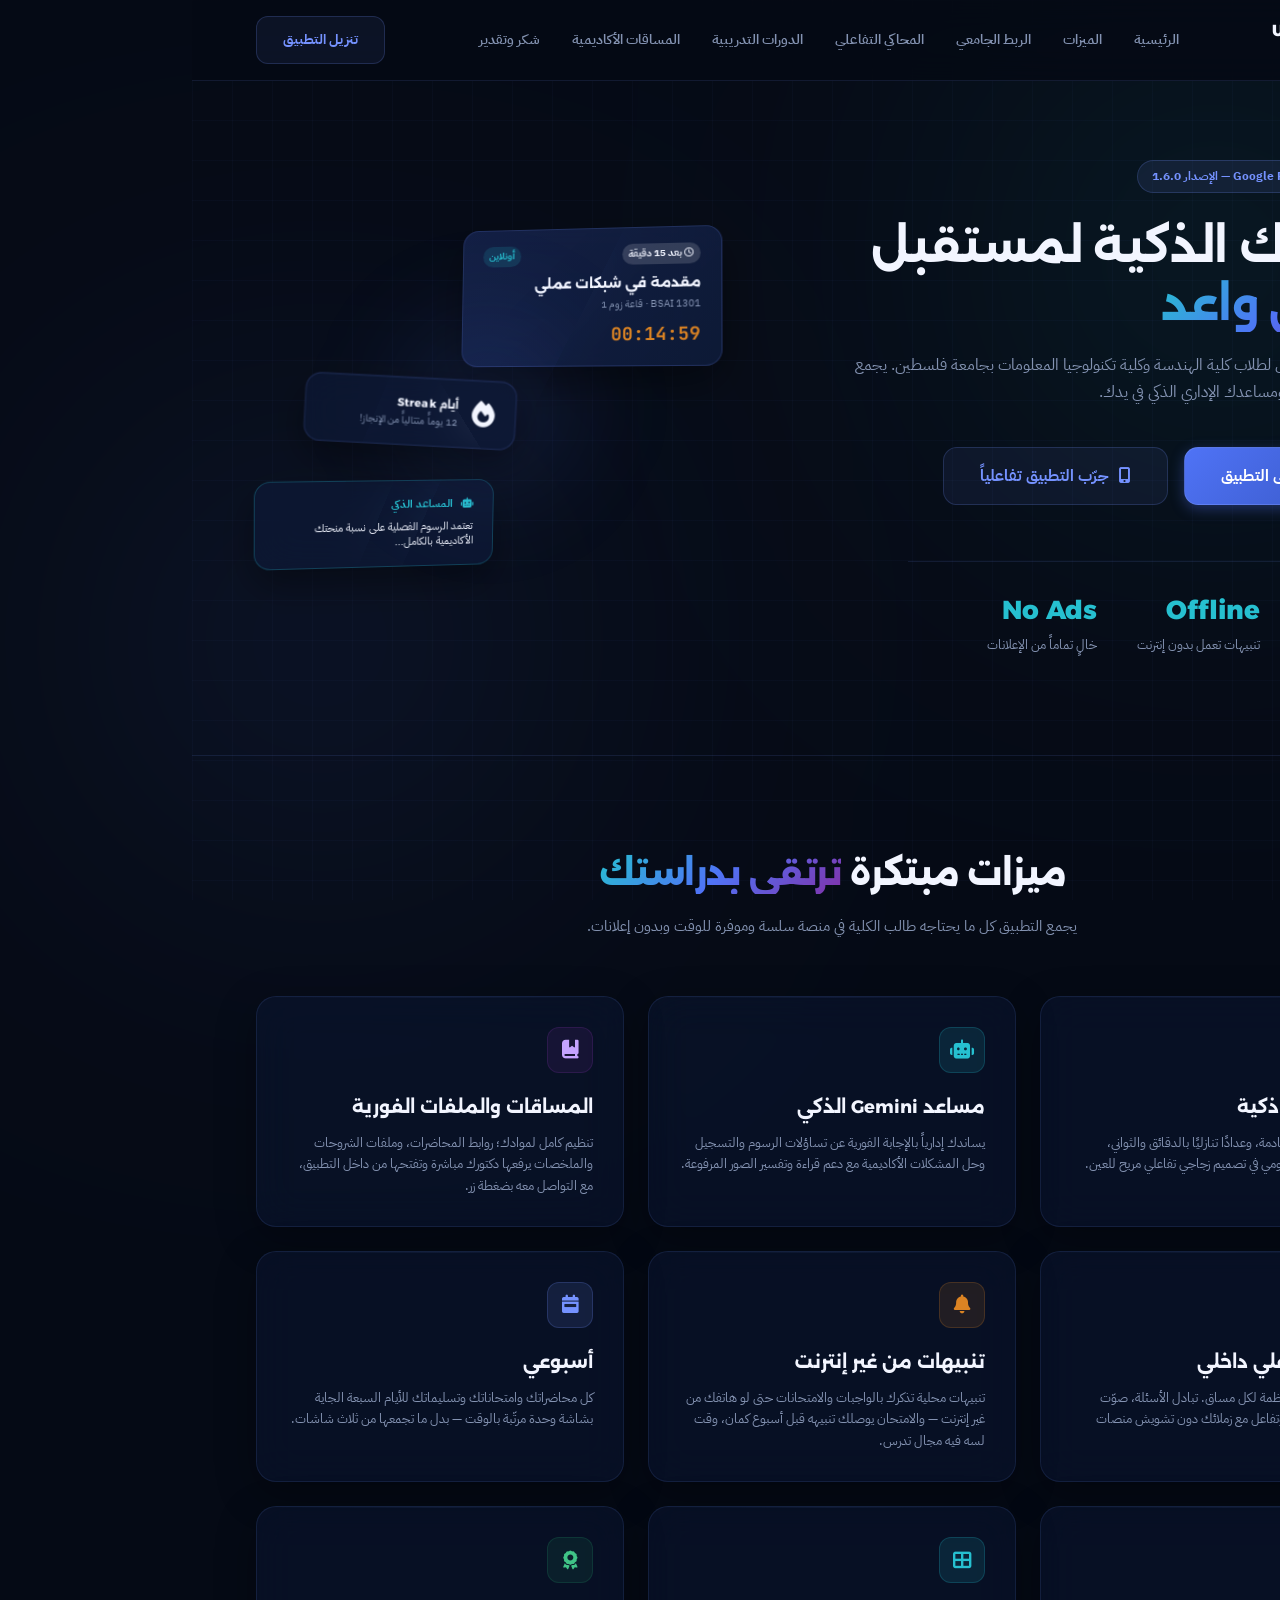
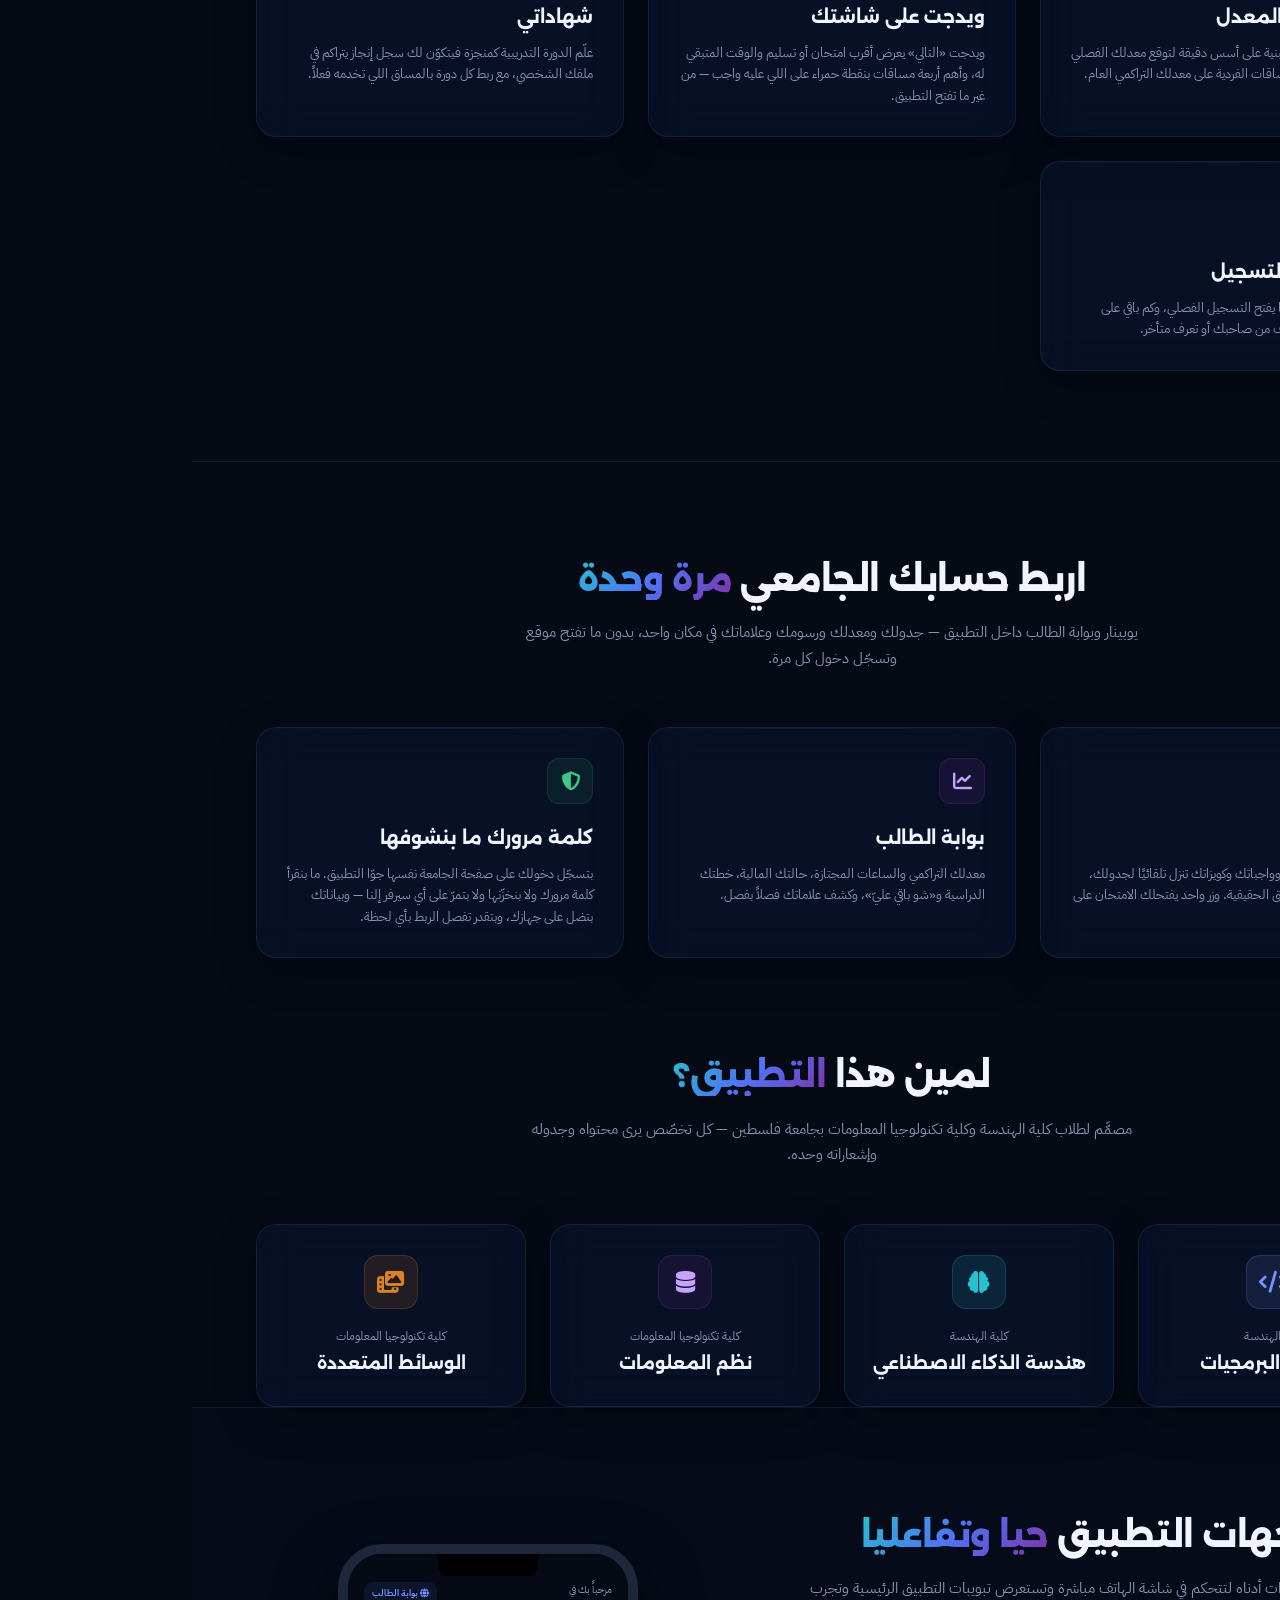
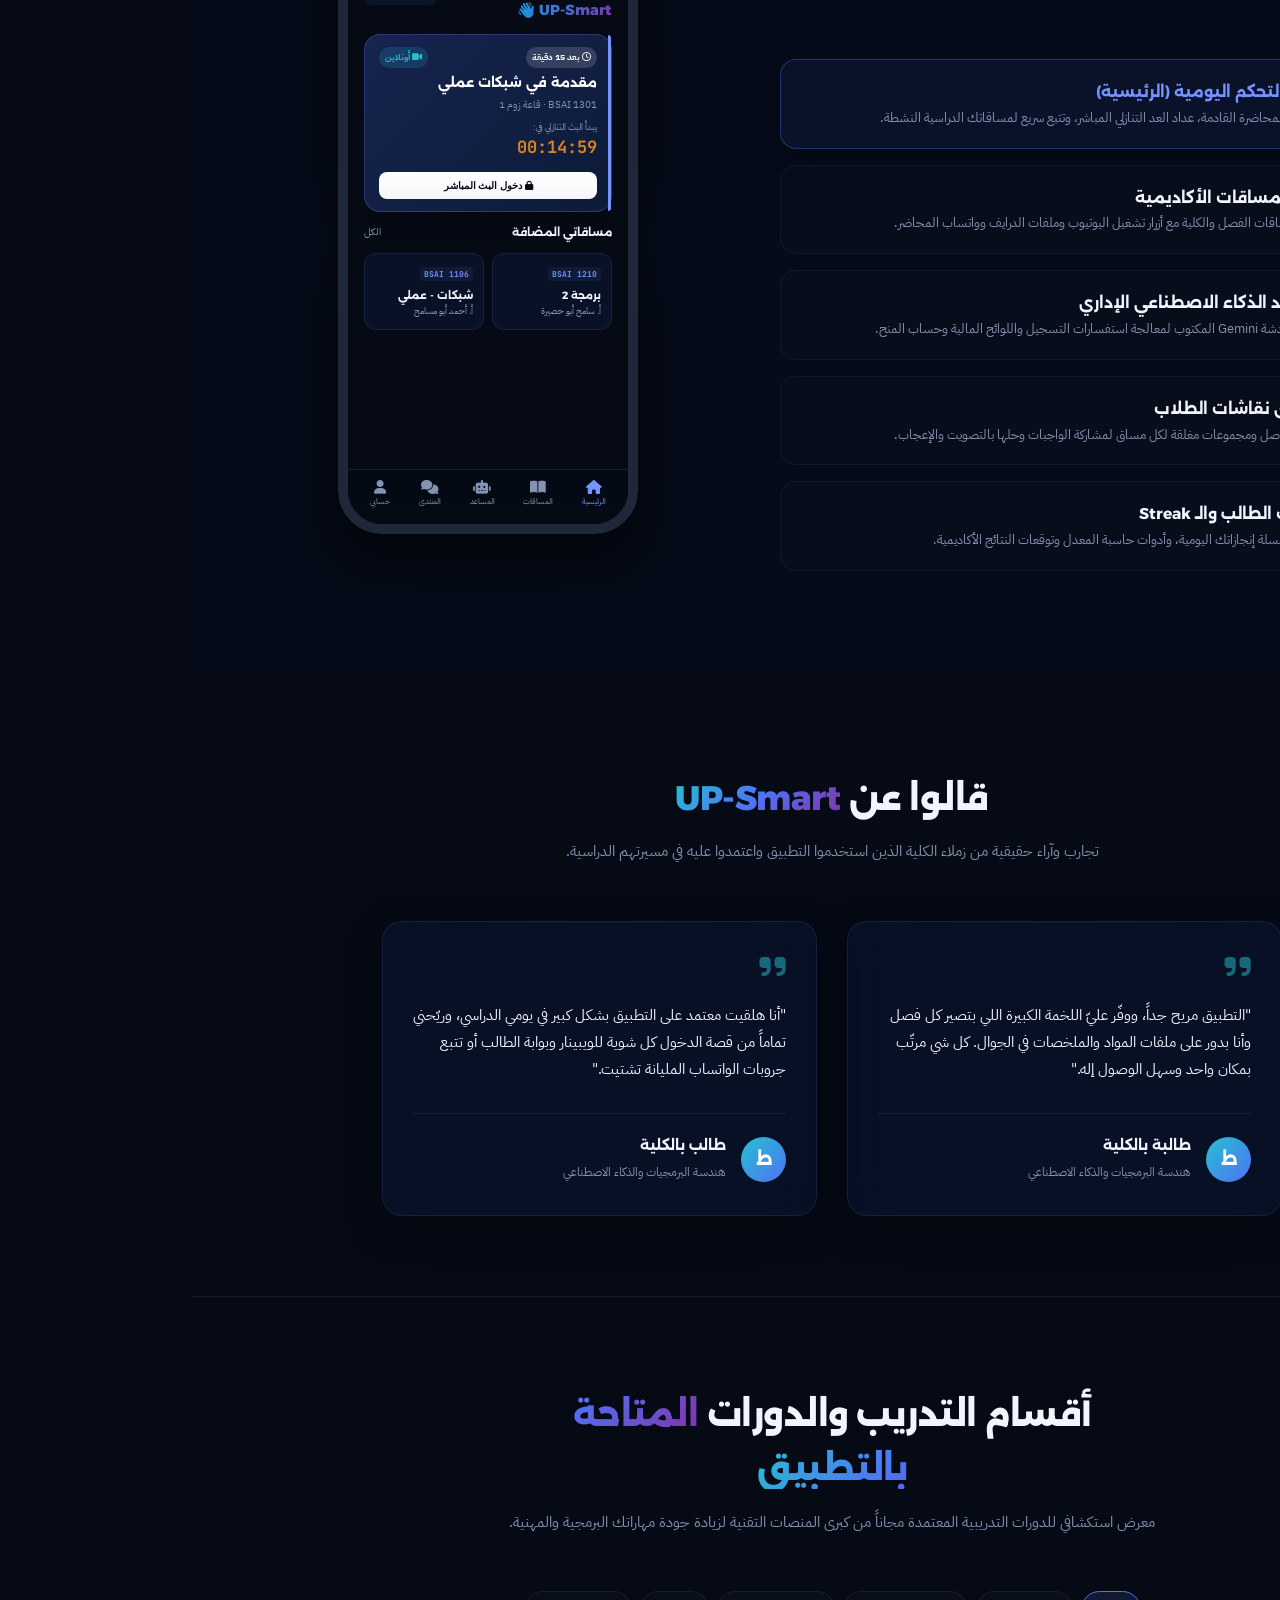
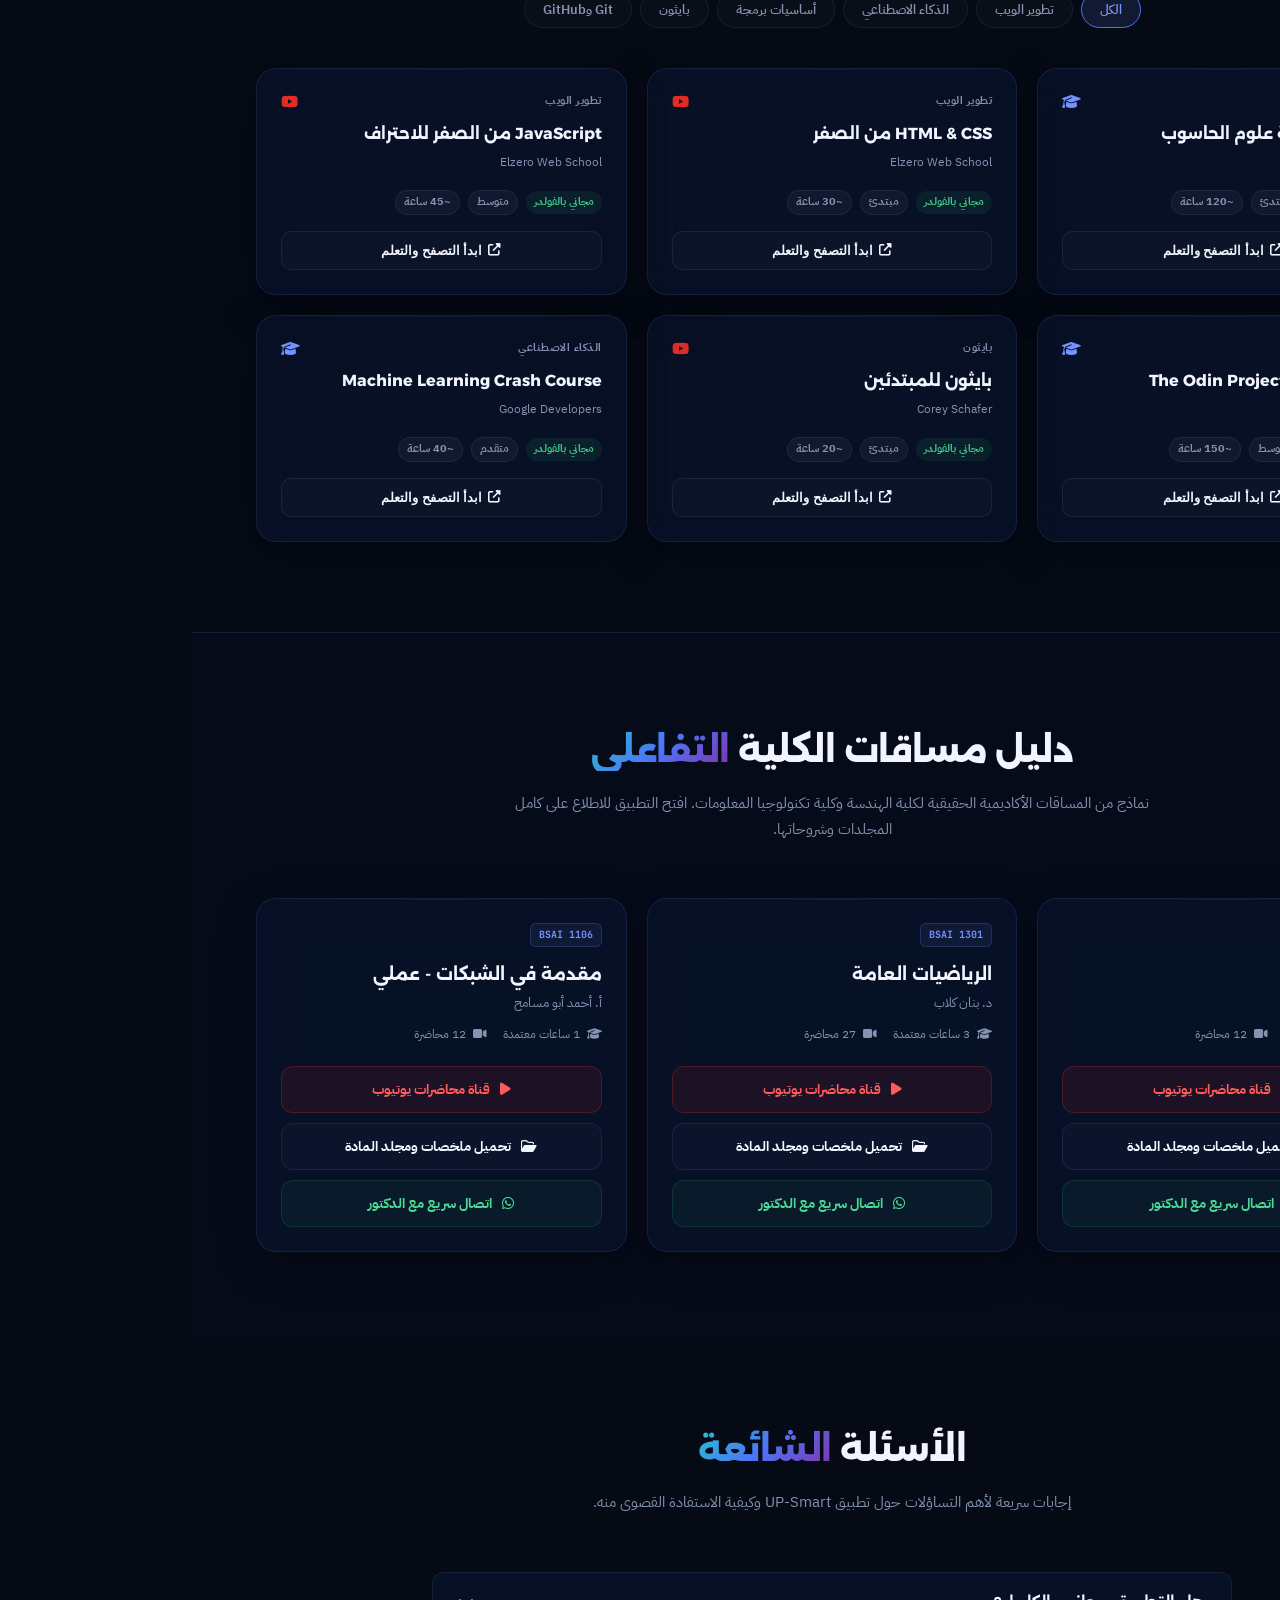
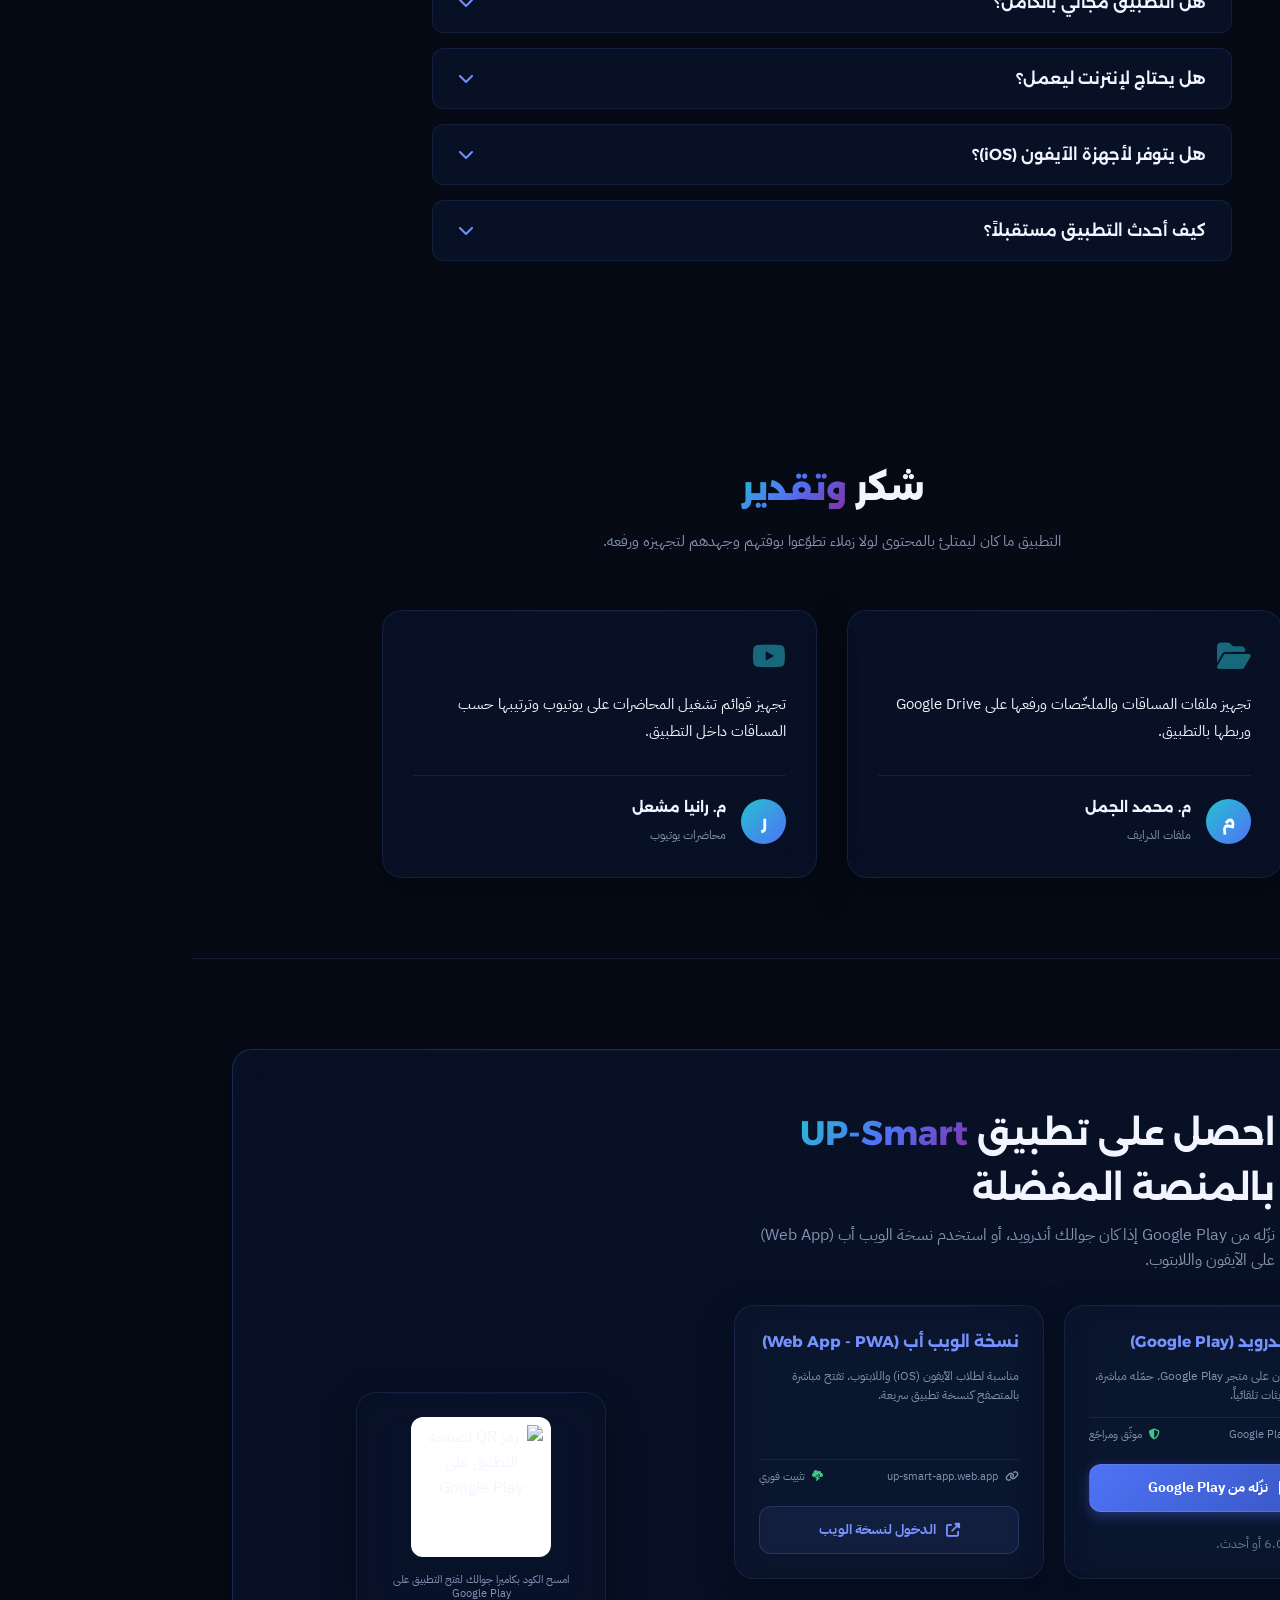
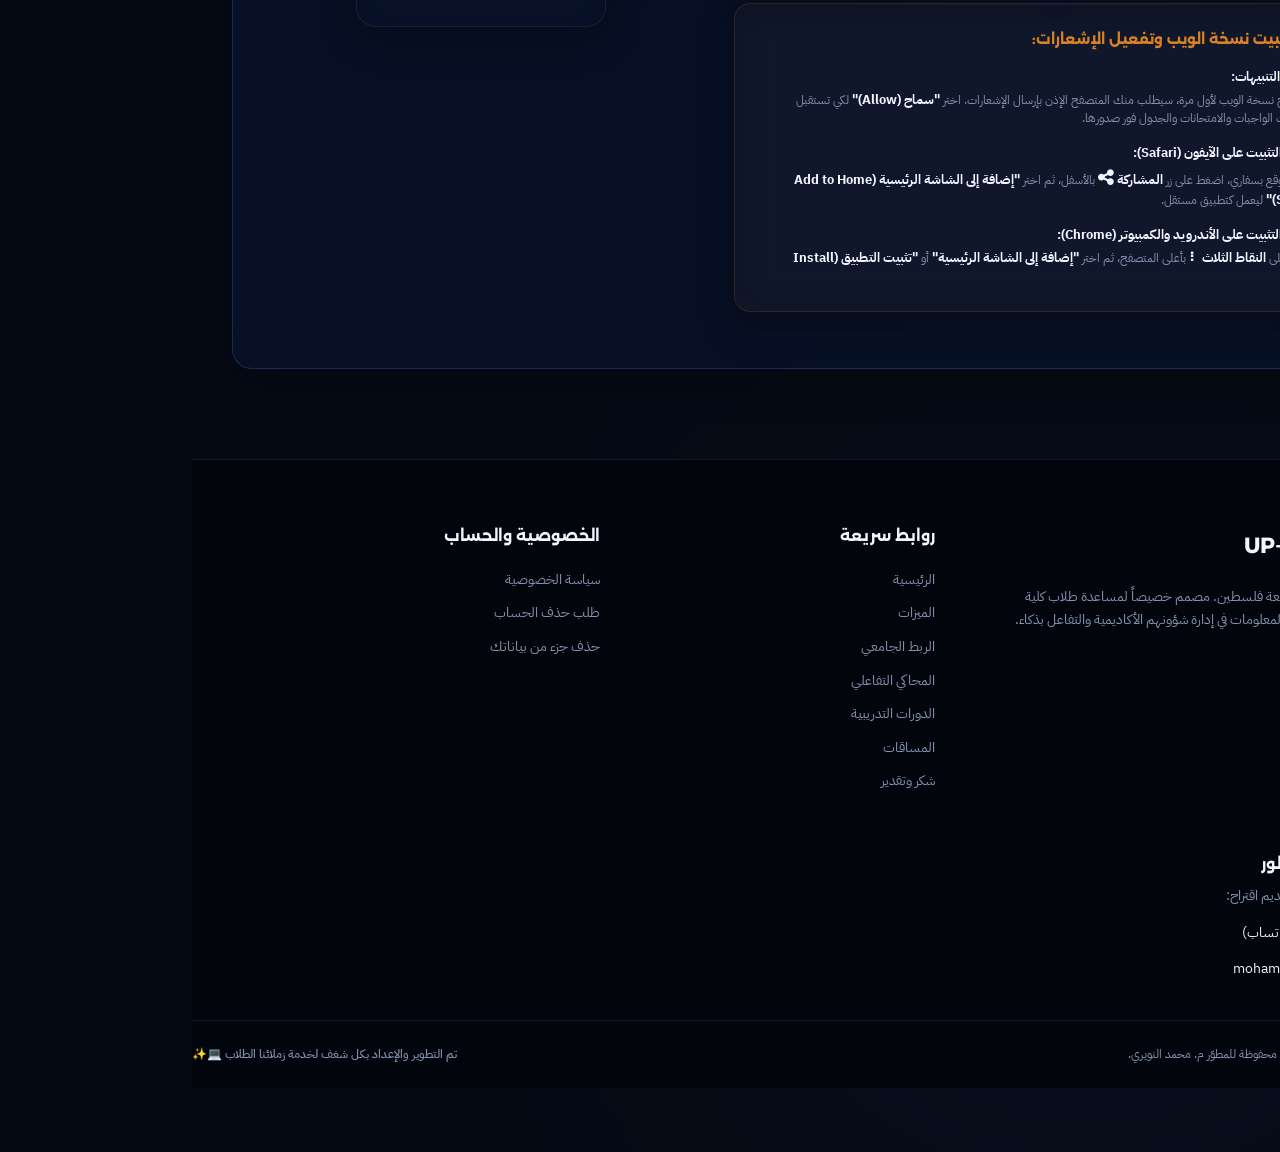
==== commit 9a6d8e32: "feat: كرت «أسبوعي»، والنسخة 1.6.0، وتصحيح ادّعاءين صارا قديمين - النسخة بالهيرو 1.5.0 → 1.6.0 (من `u" ====
--- a/index.html
+++ b/index.html
@@ -148,7 +148,7 @@
             <div class="hero-content">
                 <div class="badge-new">
                     <i class="fa-solid fa-bolt"></i>
-                    <span>متوفّر الآن على Google Play — الإصدار <span class="app-version-txt">1.5.0</span></span>
+                    <span>متوفّر الآن على Google Play — الإصدار <span class="app-version-txt">1.6.0</span></span>
                 </div>
                 <h1>واجهتك الذكية لمستقبل <span class="gradient-text">برمجي واعد</span></h1>
                 <p class="hero-subtitle">تطبيق الهاتف المتكامل لطلاب كلية الهندسة وكلية تكنولوجيا المعلومات بجامعة فلسطين. يجمع دراستك، ومواعيدك، ومساعدك الإداري الذكي في يدك.</p>
@@ -251,7 +251,7 @@
                         <i class="fa-solid fa-book-bookmark"></i>
                     </div>
                     <h3>المساقات والملفات الفورية</h3>
-                    <p>تنظيم كامل لموادك؛ روابط المحاضرات، ملفات الشروحات والملخصات على Google Drive، مع إمكانية التواصل المباشر مع الدكتور بضغطة زر.</p>
+                    <p>تنظيم كامل لموادك؛ روابط المحاضرات، وملفات الشروحات والملخصات يرفعها دكتورك مباشرة وتفتحها من داخل التطبيق، مع التواصل معه بضغطة زر.</p>
                 </div>
                 
                 <!-- Feature 4 -->
@@ -269,9 +269,18 @@
                         <i class="fa-solid fa-bell"></i>
                     </div>
                     <h3>تنبيهات من غير إنترنت</h3>
-                    <p>برمجة تنبيهات محلية تذكرك بتسليم الواجبات والامتحانات قبل 24 ساعة لضمان عدم فوات أي موعد حتى لو كان هاتفك غير متصل بالشبكة.</p>
-                </div>
-                
+                    <p>تنبيهات محلية تذكرك بالواجبات والامتحانات حتى لو هاتفك من غير إنترنت — والامتحان يوصلك تنبيهه قبل أسبوع كمان، وقت لسه فيه مجال تدرس.</p>
+                </div>
+
+                <!-- Feature 5b — «أسبوعي» (1.6.0) -->
+                <div class="feature-card glass-card reveal">
+                    <div class="feature-icon accent-blue">
+                        <i class="fa-solid fa-calendar-week"></i>
+                    </div>
+                    <h3>أسبوعي</h3>
+                    <p>كل محاضراتك وامتحاناتك وتسليماتك للأيام السبعة الجاية بشاشة وحدة مرتّبة بالوقت — بدل ما تجمعها من ثلاث شاشات.</p>
+                </div>
+
                 <!-- Feature 6 -->
                 <div class="feature-card glass-card reveal">
                     <div class="feature-icon accent-purple">
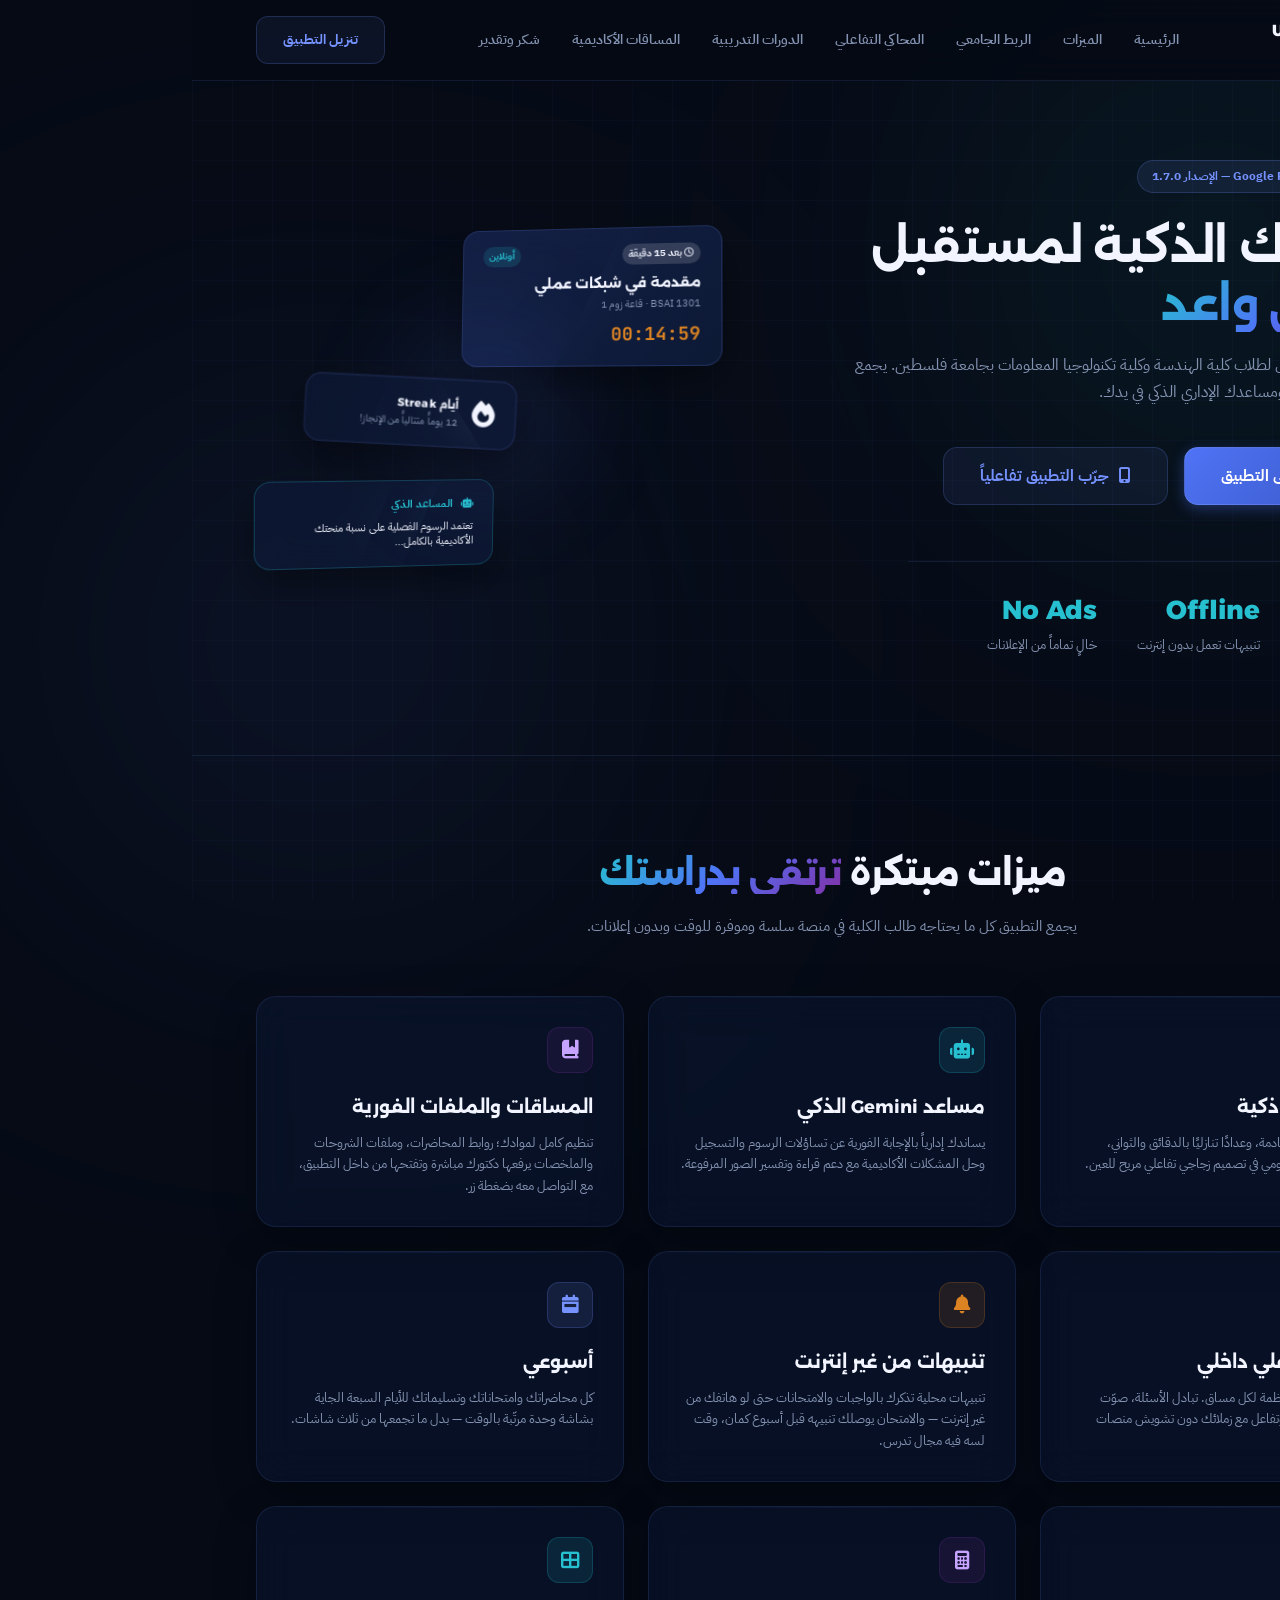
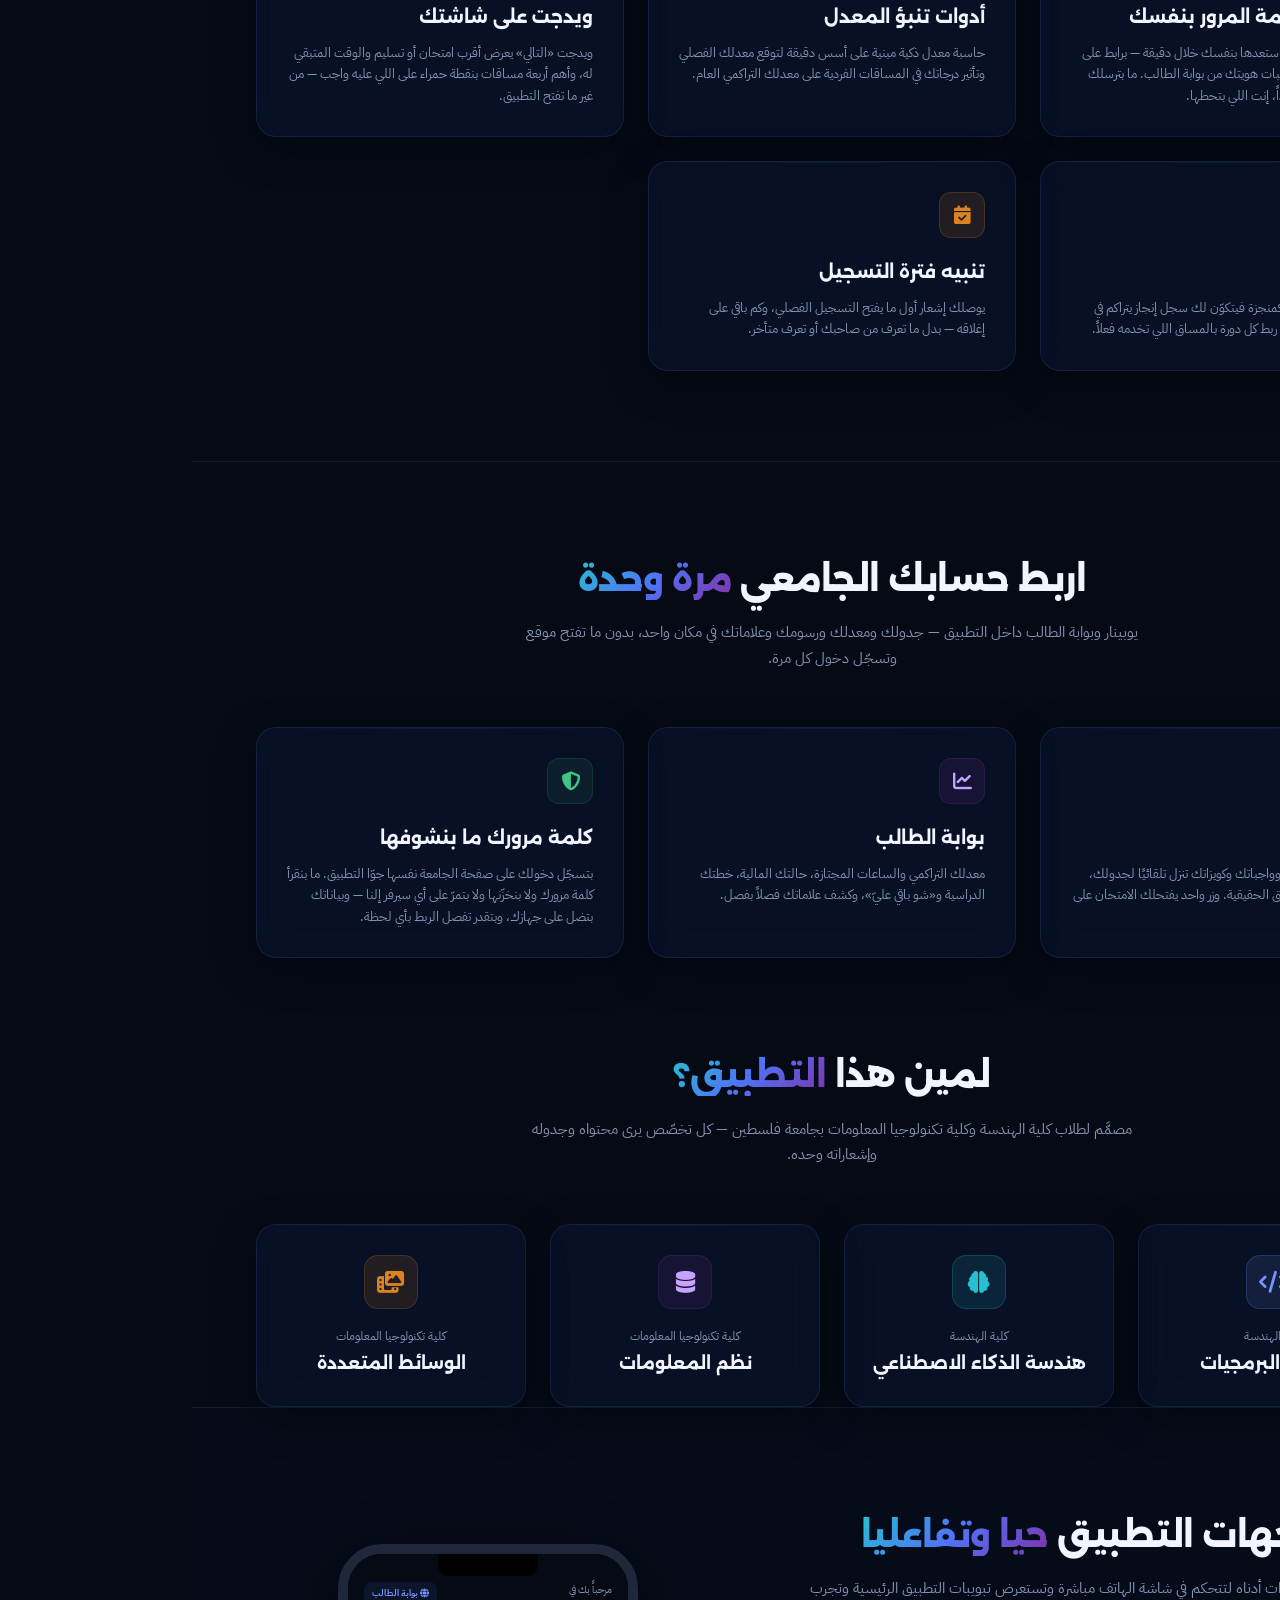
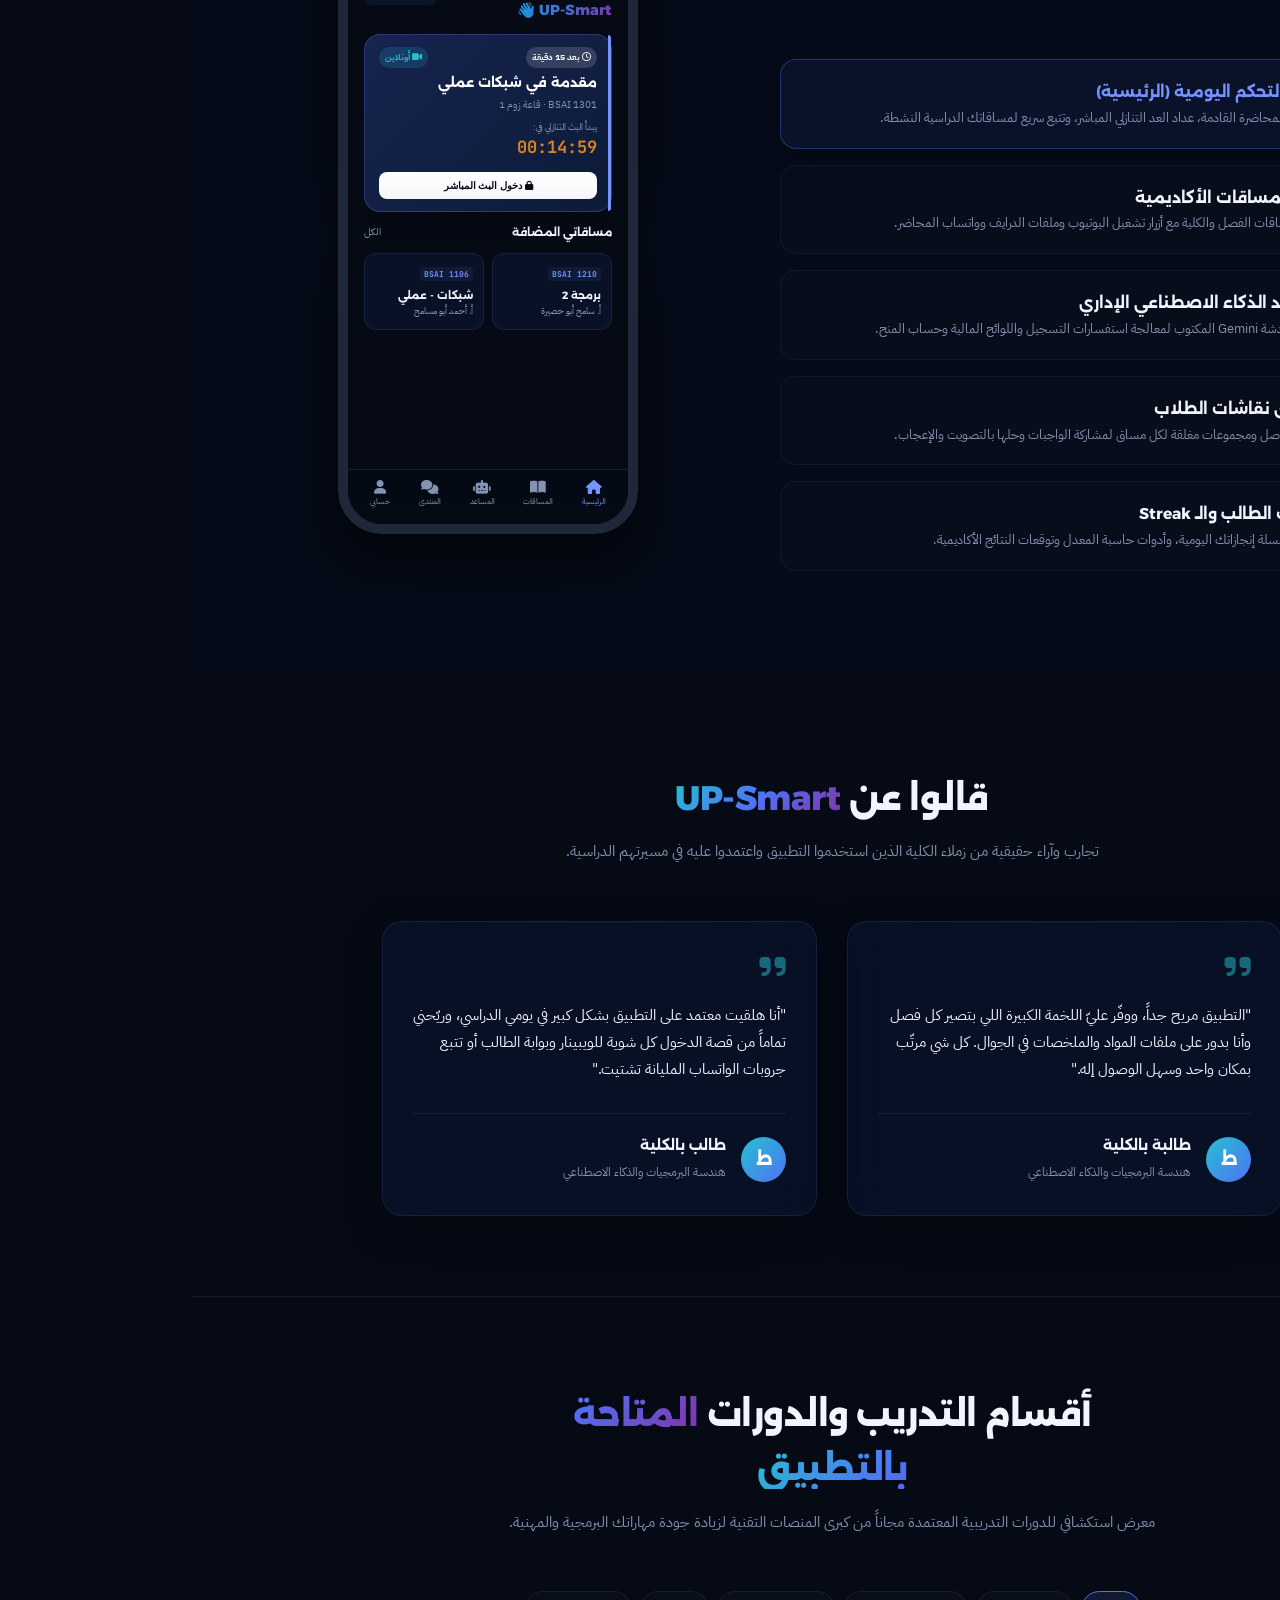
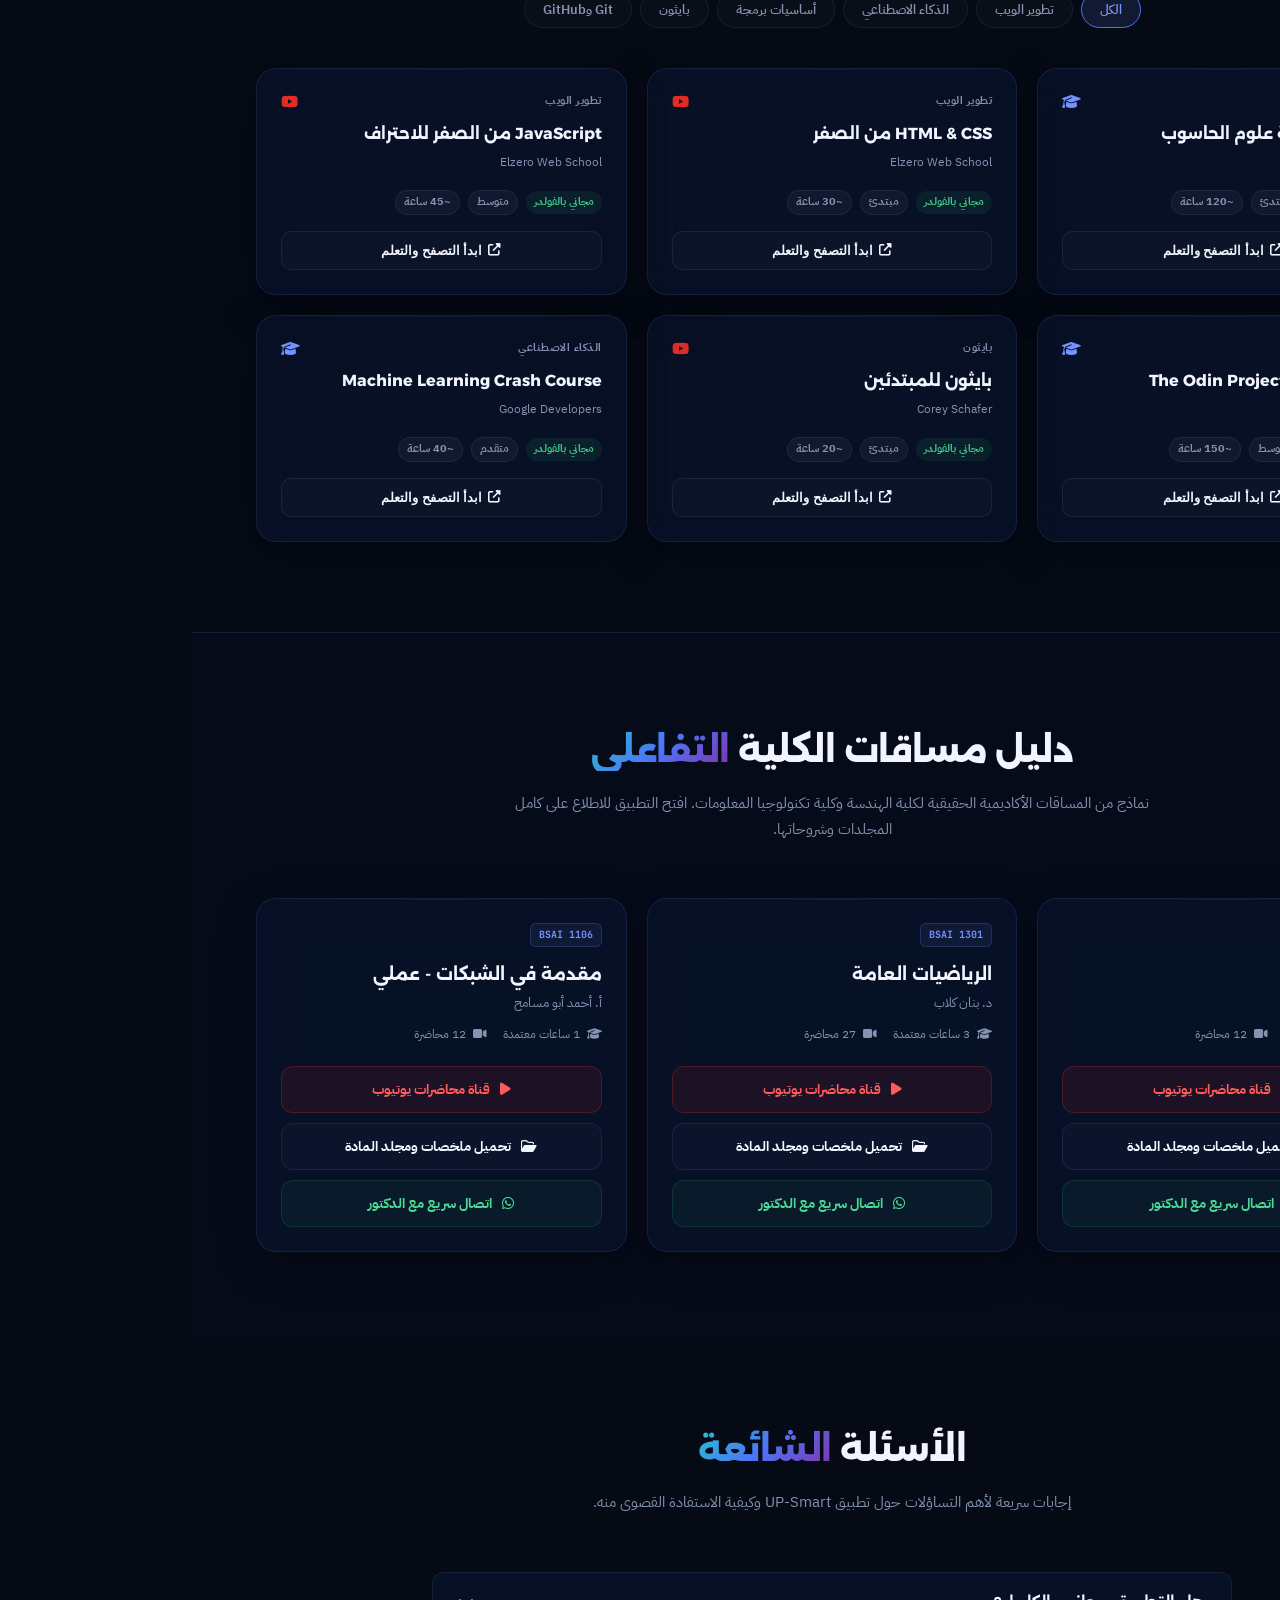
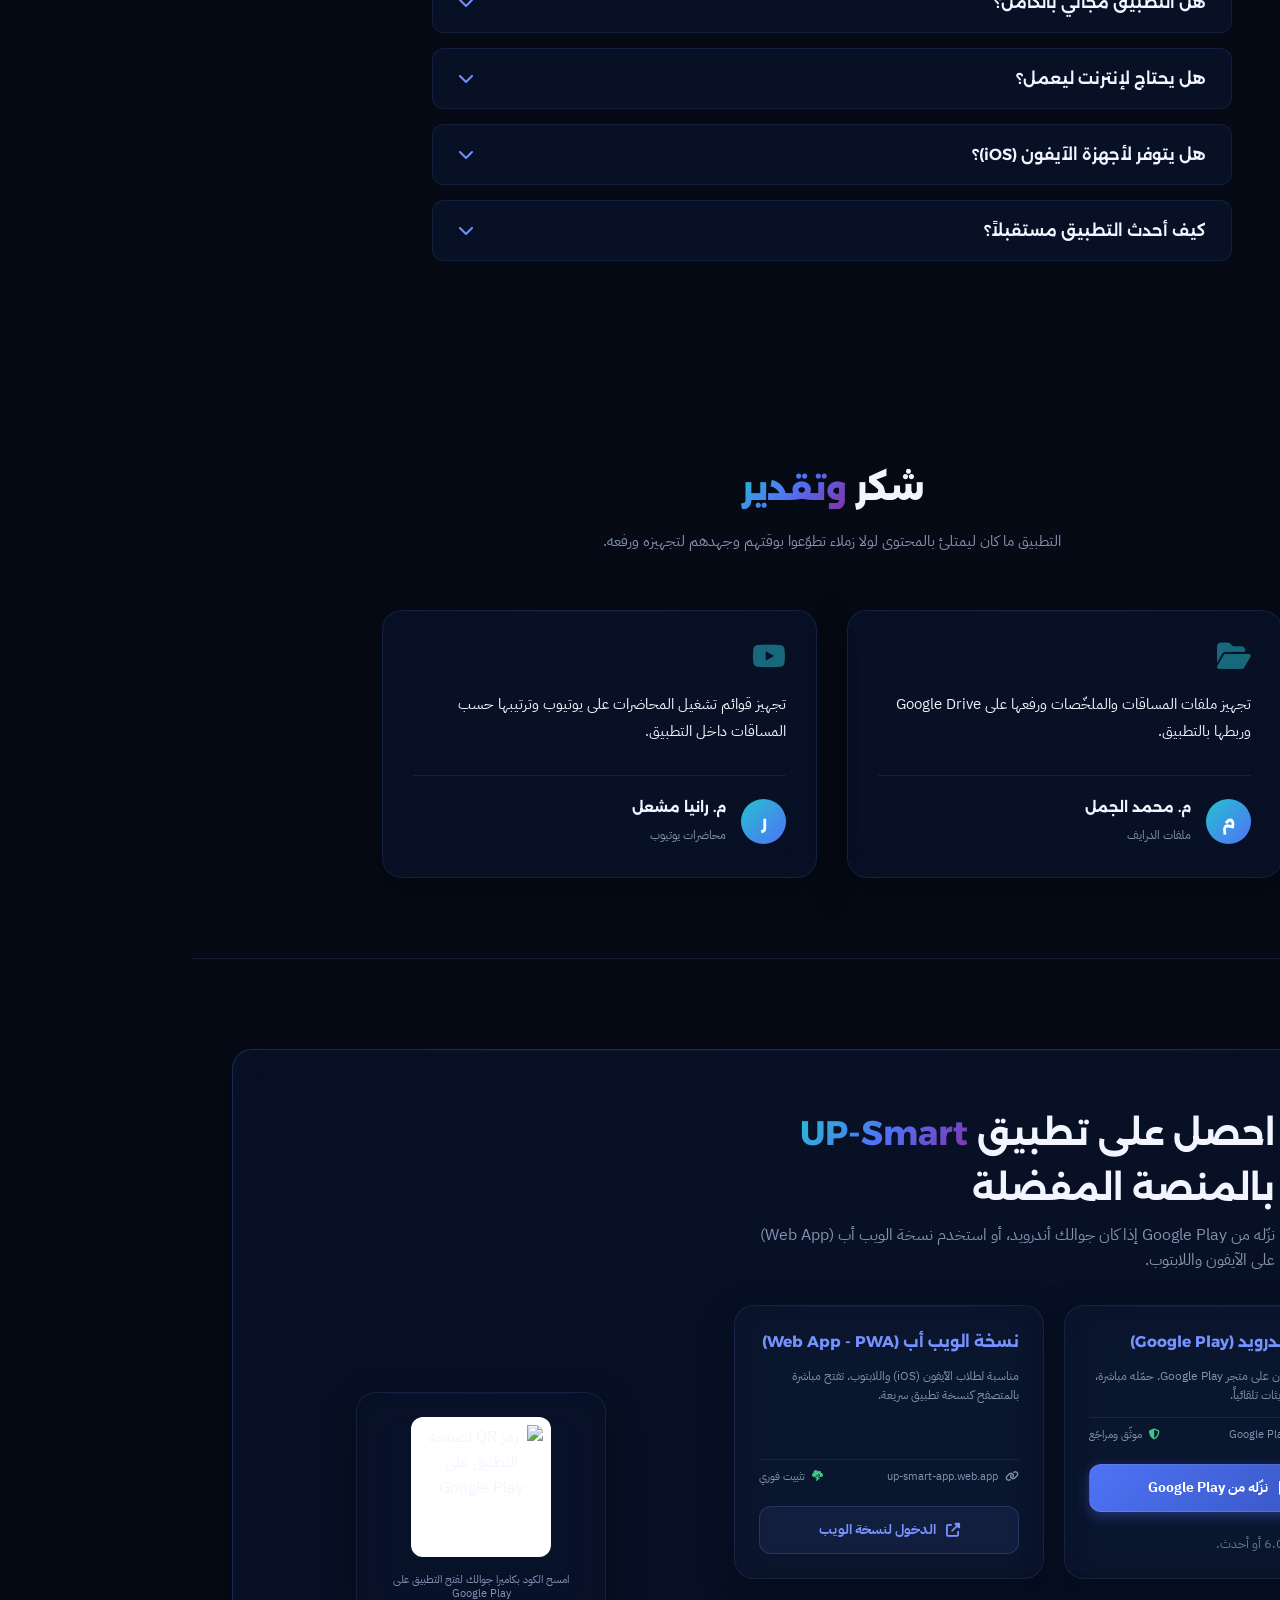
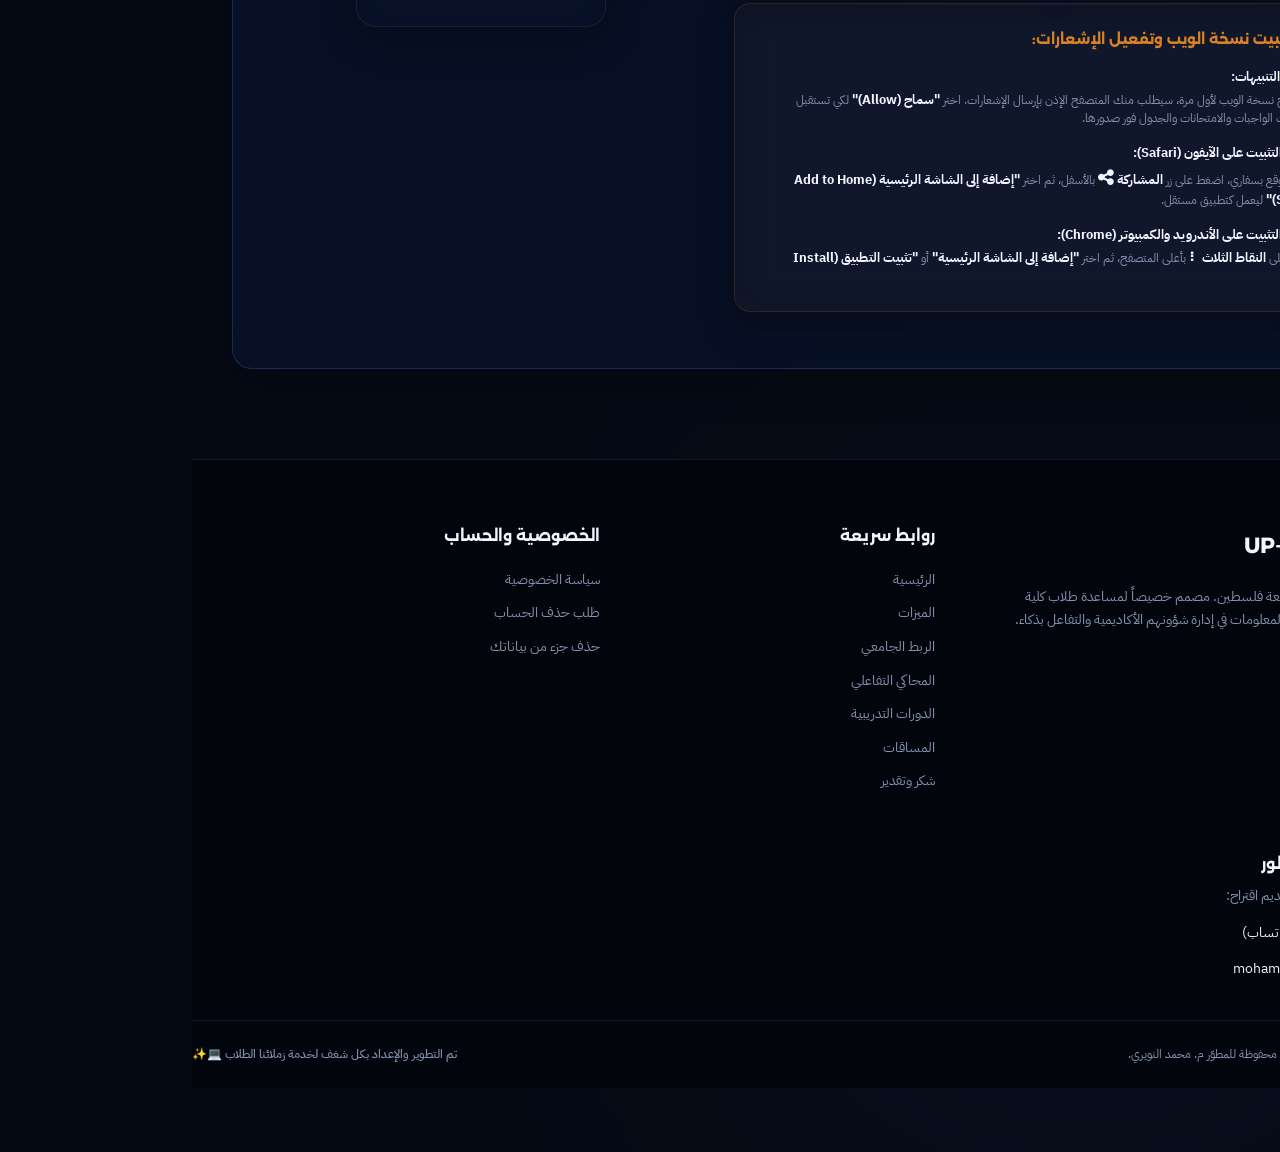
==== commit 7a2f84aa: "feat: الإصدار 1.7.0 — بطاقة استعادة كلمة المرور رقم الإصدار في شارة البطل صار 1.7.0، وأُضيفت بطاقة م" ====
--- a/index.html
+++ b/index.html
@@ -148,7 +148,7 @@
             <div class="hero-content">
                 <div class="badge-new">
                     <i class="fa-solid fa-bolt"></i>
-                    <span>متوفّر الآن على Google Play — الإصدار <span class="app-version-txt">1.6.0</span></span>
+                    <span>متوفّر الآن على Google Play — الإصدار <span class="app-version-txt">1.7.0</span></span>
                 </div>
                 <h1>واجهتك الذكية لمستقبل <span class="gradient-text">برمجي واعد</span></h1>
                 <p class="hero-subtitle">تطبيق الهاتف المتكامل لطلاب كلية الهندسة وكلية تكنولوجيا المعلومات بجامعة فلسطين. يجمع دراستك، ومواعيدك، ومساعدك الإداري الذكي في يدك.</p>
@@ -279,6 +279,15 @@
                     </div>
                     <h3>أسبوعي</h3>
                     <p>كل محاضراتك وامتحاناتك وتسليماتك للأيام السبعة الجاية بشاشة وحدة مرتّبة بالوقت — بدل ما تجمعها من ثلاث شاشات.</p>
+                </div>
+
+                <!-- Feature 5c — استعادة كلمة المرور (1.7.0) -->
+                <div class="feature-card glass-card reveal">
+                    <div class="feature-icon accent-green">
+                        <i class="fa-solid fa-key"></i>
+                    </div>
+                    <h3>استعادة كلمة المرور بنفسك</h3>
+                    <p>نسيت كلمة مرورك؟ استعدها بنفسك خلال دقيقة — برابط على بريدك الجامعي أو بإثبات هويتك من بوابة الطالب. ما بترسلك كلمة مرور من حدا أبداً، إنت اللي بتحطها.</p>
                 </div>
 
                 <!-- Feature 6 -->
@@ -751,7 +760,7 @@
                     <button class="faq-question">هل التطبيق مجاني بالكامل؟ <i class="fa-solid fa-chevron-down"></i></button>
                     <div class="faq-answer">
                         <div class="answer-content">
-                            <p>نعم، التطبيق مجاني بنسبة 100% ولا يحتوي على أي إعلانات مزعجة. تم تطويره كمبادرة طلابية لخدمة زملائنا بالكلية لتسهيل مسيرتهم الأكاديمية.</p>
+                            <p>نعم، التطبيق مجاني تماماً للطلاب ولا يحتوي على أي إعلانات مزعجة. بُني ليكون الأداة الأكاديمية التي يحتاجها طالب جامعة فلسطين يومياً.</p>
                         </div>
                     </div>
                 </div>
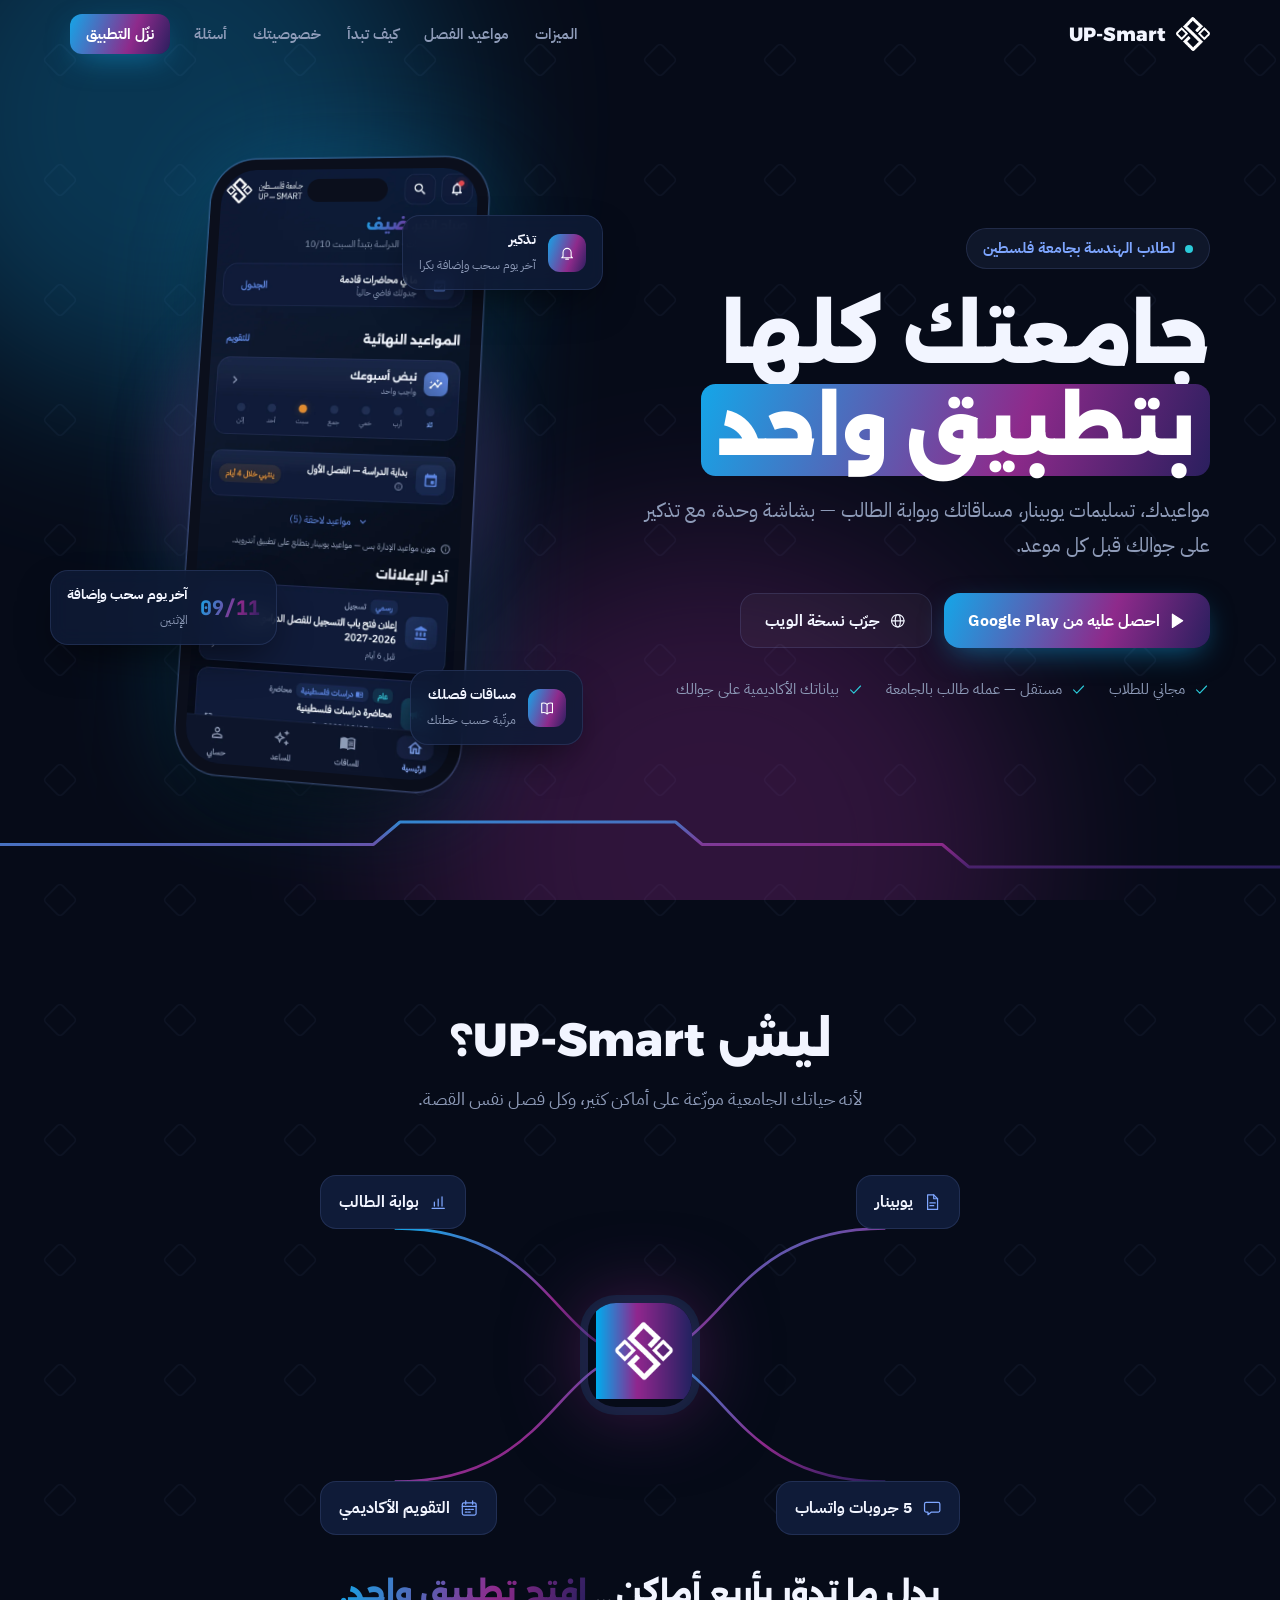
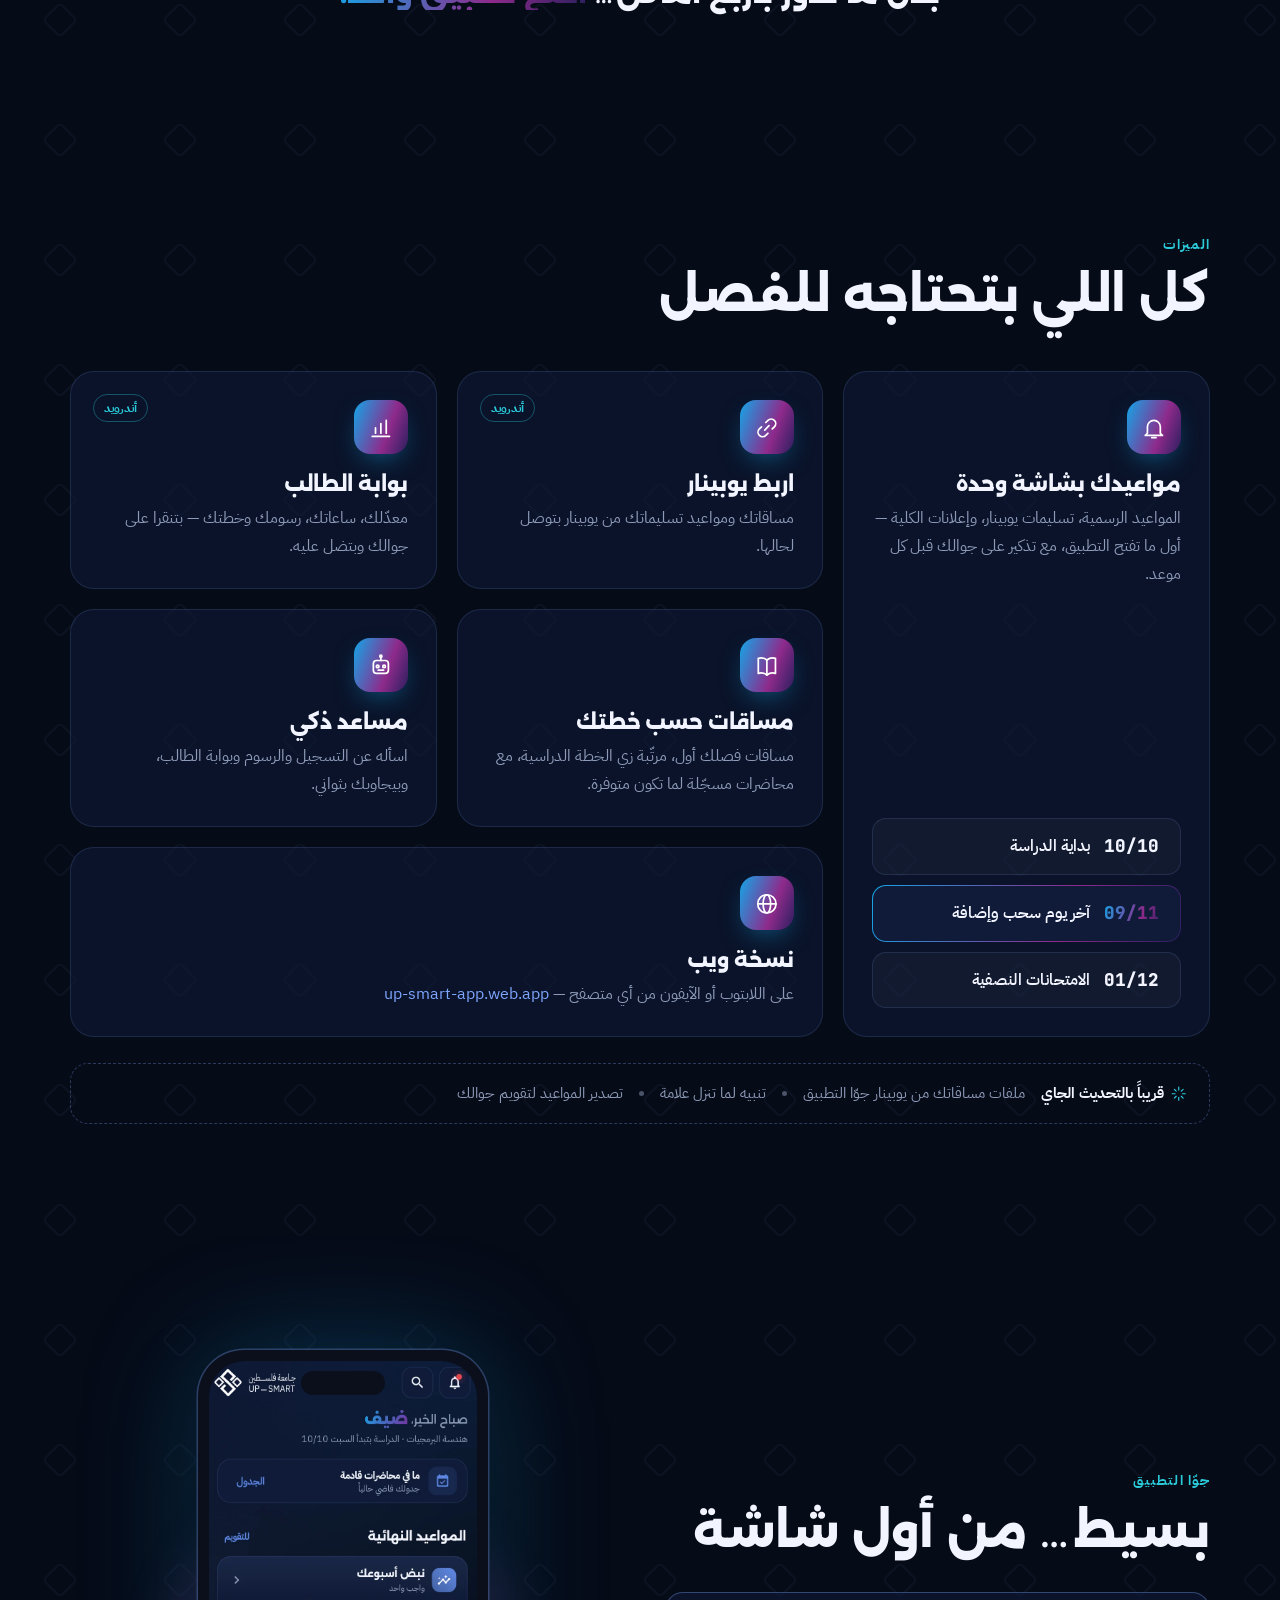
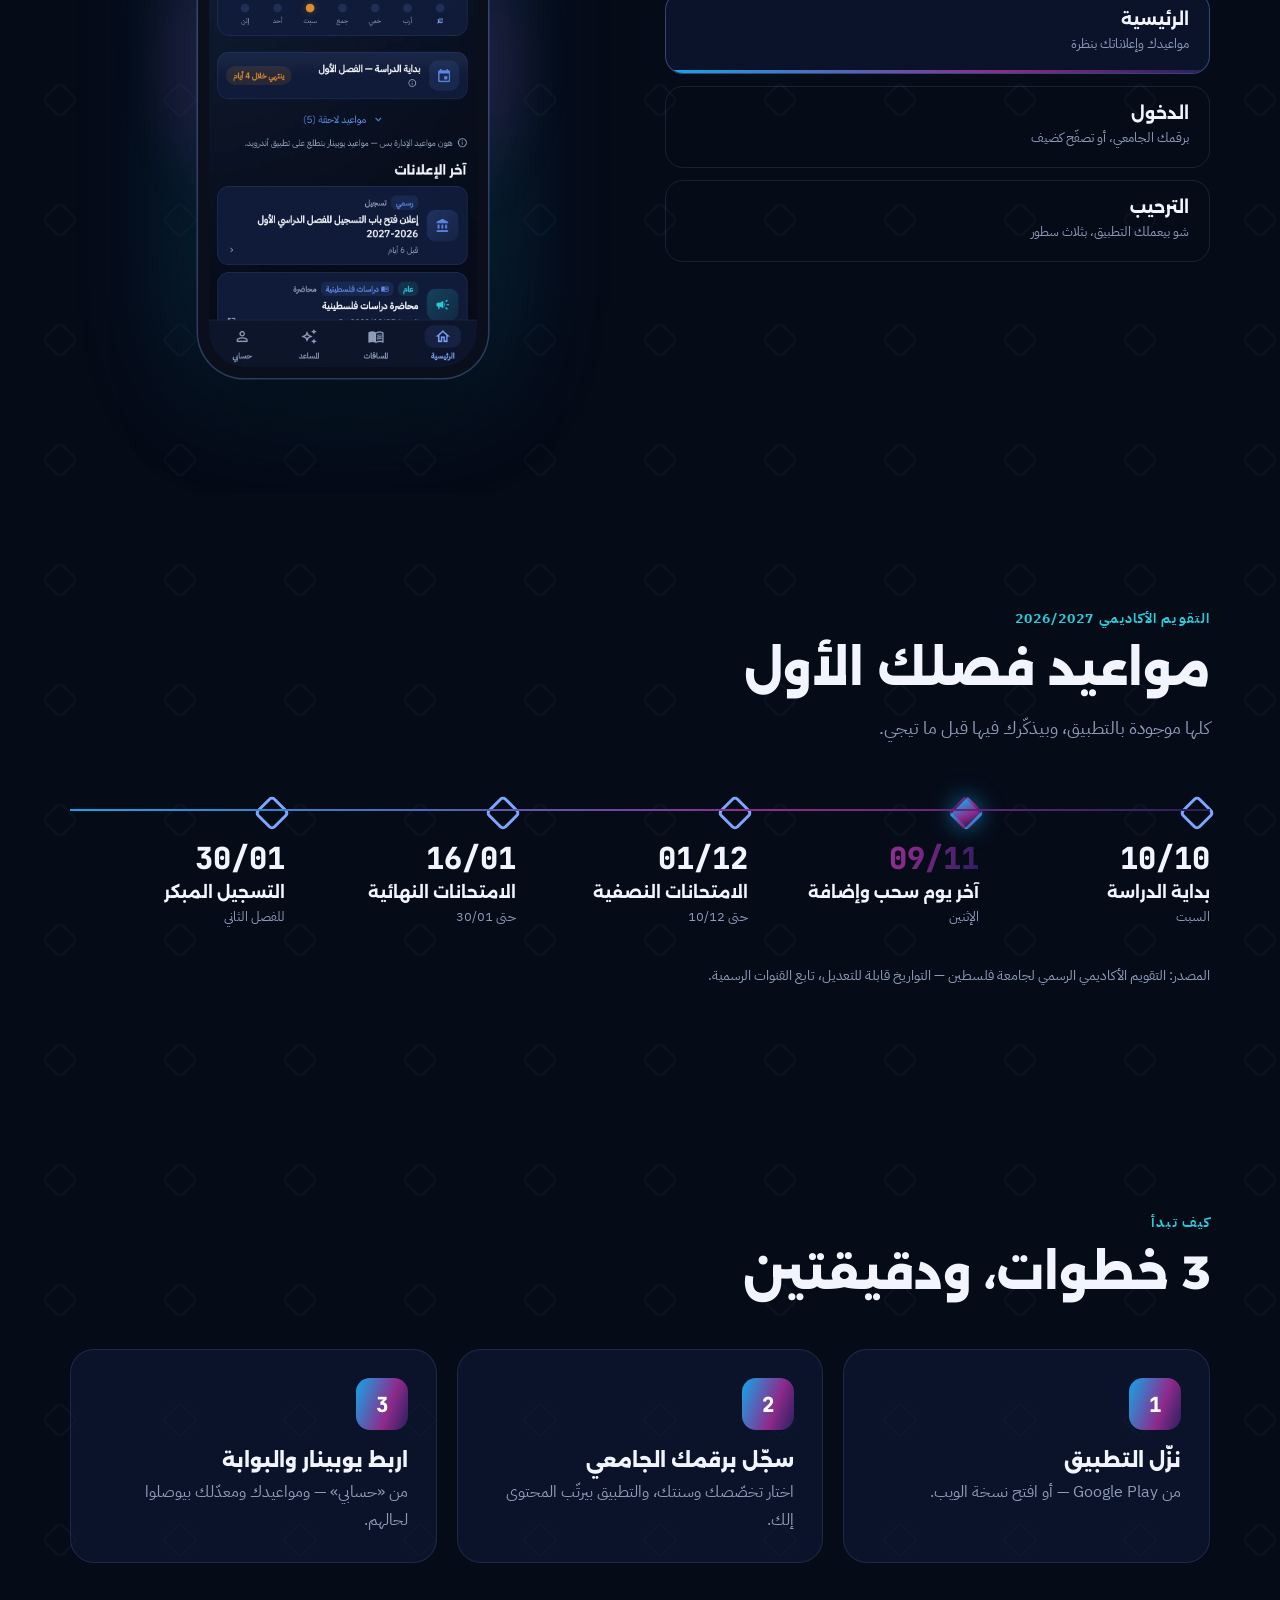
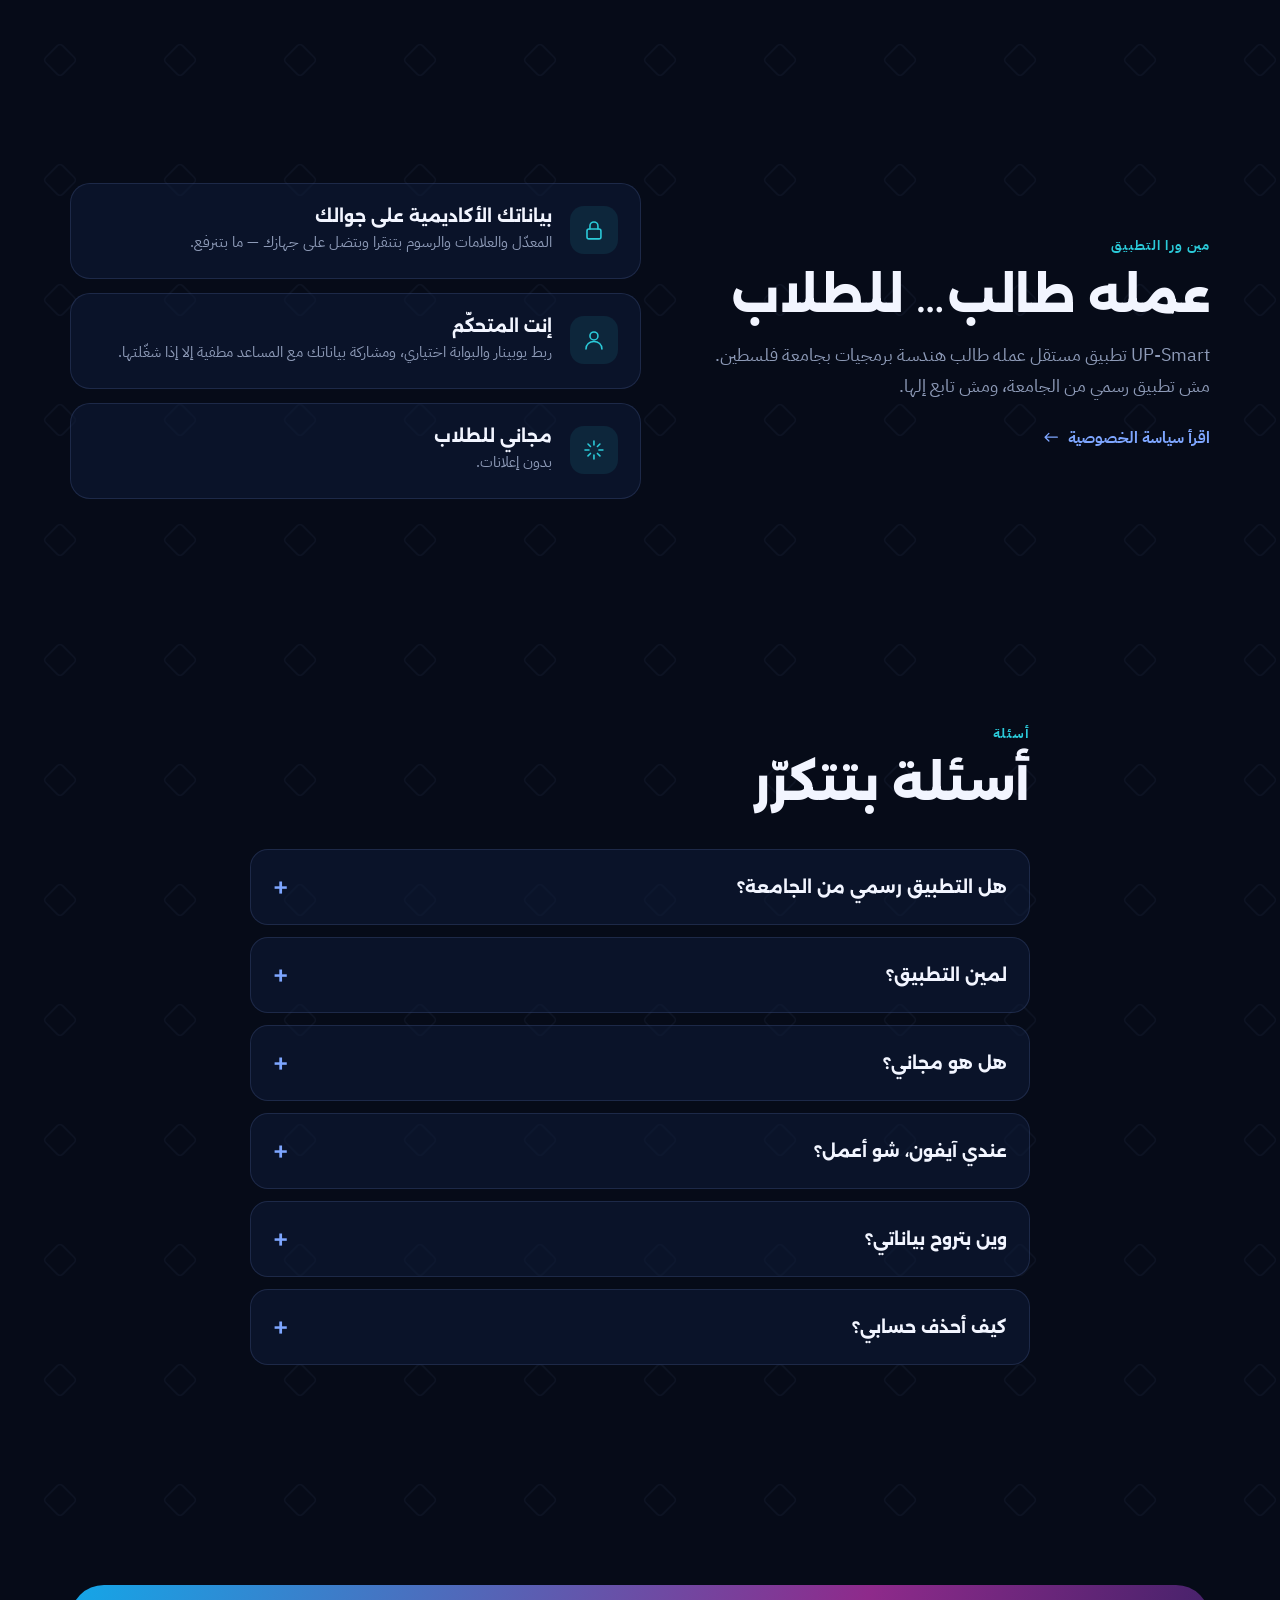
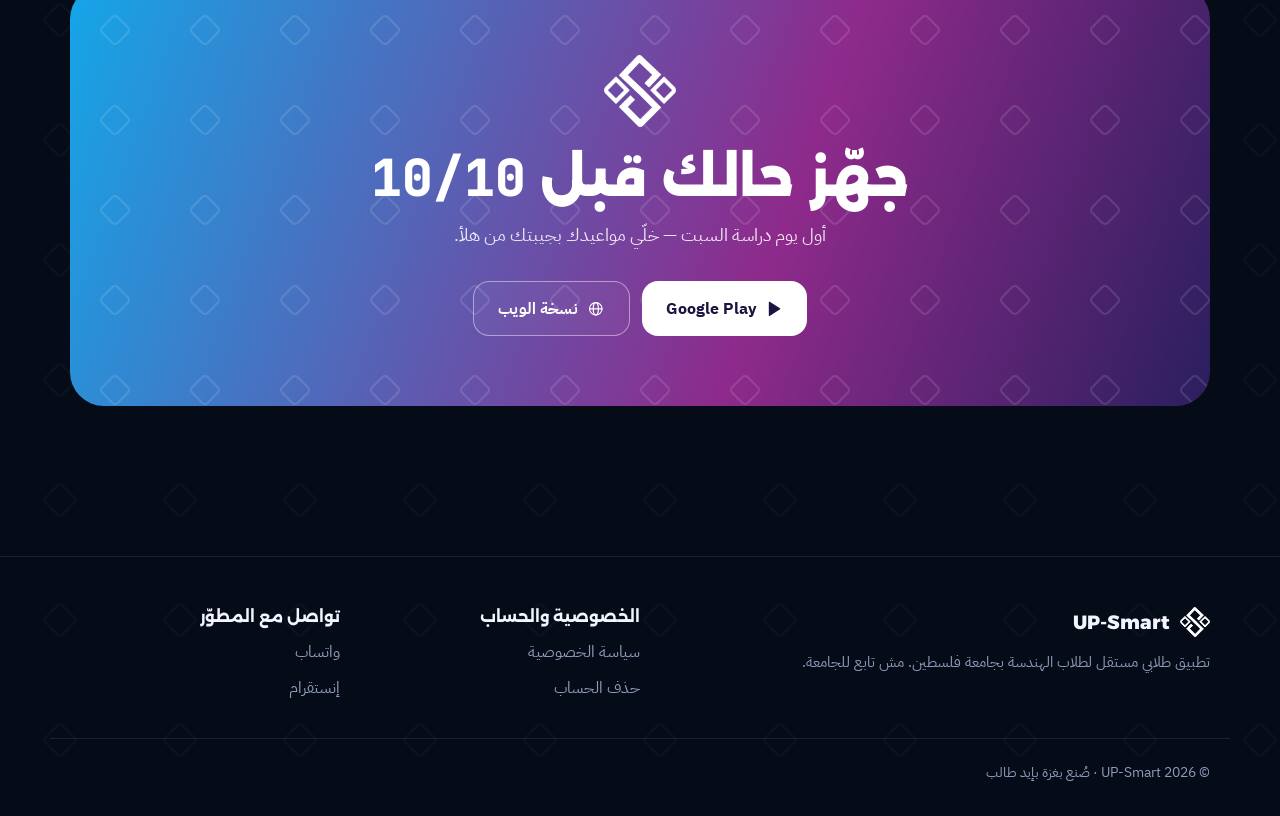
==== commit 46f26616: "الموقع من جديد: هوية التطبيق، لقطات حقيقية، حركة (خط الإشارة، تتبّع المؤشر، التقاء المصادر، التايملا" ====
--- a/index.html
+++ b/index.html
@@ -3,41 +3,31 @@
 <head>
     <meta charset="UTF-8">
     <meta name="viewport" content="width=device-width, initial-scale=1.0">
-    <!-- Kept under ~160 chars so Google shows it whole instead of truncating. -->
-    <meta name="description" content="UP-Smart — رفيق الطالب الأكاديمي بجامعة فلسطين: اربط يوبينار وبوابة الطالب، وشوف جدولك ومعدلك ورسومك بمكان واحد مع تنبيه قبل كل موعد.">
-    <meta name="keywords" content="UP-Smart, جامعة فلسطين, تطبيق طالب ذكي, يوبينار, بوابة الطالب, معدل تراكمي, كشف علامات, هندسة برمجيات, ذكاء اصطناعي, نظم معلومات, وسائط متعددة, تكنولوجيا المعلومات, مساعد ذكي, منتدى طلابي">
+    <!-- Kept under ~160 chars so Google shows it whole. Every claim here must be
+         true on the Google Play build — see .claude/skills/up-smart-social/references/voice-and-claims.md -->
+    <meta name="description" content="UP-Smart تطبيق طلابي مستقل لطلاب الهندسة بجامعة فلسطين: مواعيدك وتسليمات يوبينار ومساقاتك وبوابة الطالب بمكان واحد، مع تذكير قبل كل موعد. مجاني.">
+    <meta name="keywords" content="UP-Smart, جامعة فلسطين, تطبيق جامعة فلسطين, يوبينار, بوابة الطالب, هندسة البرمجيات, الذكاء الاصطناعي, التقويم الأكاديمي, مواعيد, معدل تراكمي">
     <meta name="author" content="محمد النويري">
-    <title>تطبيق UP-Smart — الرفيق الأكاديمي الذكي لجامعة فلسطين</title>
-
-    <!-- Canonical: the showcase site is the indexable page; the Flutter web app
-         at up-smart-app.web.app is the product, not a duplicate of this page. -->
+    <title>UP-Smart — جامعتك كلها بتطبيق واحد | لطلاب جامعة فلسطين</title>
     <link rel="canonical" href="https://mohammedalnwerie.github.io/up-smart-website/">
-
-    <!-- Share card (Open Graph) — what WhatsApp / Telegram / Facebook / LinkedIn
-         render when the link is shared. Without these a shared link is bare text.
-         Image is 1200x630 (generated by make_og_cover.py) and must be absolute. -->
+    <link rel="icon" type="image/png" href="assets/images/app_icon.png">
+
     <meta property="og:type" content="website">
     <meta property="og:site_name" content="UP-Smart">
     <meta property="og:locale" content="ar_AR">
     <meta property="og:url" content="https://mohammedalnwerie.github.io/up-smart-website/">
-    <meta property="og:title" content="تطبيق UP-Smart — رفيقك الأكاديمي بجامعة فلسطين">
-    <meta property="og:description" content="اربط يوبينار وبوابة الطالب: جدولك ومعدلك ورسومك وعلاماتك بمكان واحد، مع تنبيه قبل كل موعد.">
+    <meta property="og:title" content="UP-Smart — جامعتك كلها بتطبيق واحد">
+    <meta property="og:description" content="مواعيدك وتسليمات يوبينار ومساقاتك وبوابة الطالب بمكان واحد، مع تذكير قبل كل موعد. لطلاب الهندسة بجامعة فلسطين.">
     <meta property="og:image" content="https://mohammedalnwerie.github.io/up-smart-website/assets/images/og-cover.png">
     <meta property="og:image:width" content="1200">
     <meta property="og:image:height" content="630">
-    <meta property="og:image:alt" content="شعار UP-Smart — رفيقك الأكاديمي في جامعة فلسطين">
-
+    <meta property="og:image:alt" content="UP-Smart — تطبيق طلاب جامعة فلسطين">
     <meta name="twitter:card" content="summary_large_image">
-    <meta name="twitter:title" content="تطبيق UP-Smart — رفيقك الأكاديمي بجامعة فلسطين">
-    <meta name="twitter:description" content="جدولك وواجباتك وامتحاناتك بمكان واحد، مع تنبيه قبل كل موعد.">
+    <meta name="twitter:title" content="UP-Smart — جامعتك كلها بتطبيق واحد">
+    <meta name="twitter:description" content="مواعيدك ومساقاتك ويوبينار وبوابة الطالب بمكان واحد. مجاني لطلاب جامعة فلسطين.">
     <meta name="twitter:image" content="https://mohammedalnwerie.github.io/up-smart-website/assets/images/og-cover.png">
-
-    <meta name="theme-color" content="#050a15">
-
-    <!-- Structured data: tells Google this page IS an app (category, platform,
-         free) rather than a generic page — enables app-style rich results.
-         No aggregateRating here on purpose: we have no real ratings yet, and
-         inventing them violates Google's structured-data policy. -->
+    <meta name="theme-color" content="#060B18">
+    <!-- No aggregateRating on purpose: no real ratings to cite. -->
     <script type="application/ld+json">
     {
       "@context": "https://schema.org",
@@ -48,958 +38,313 @@
       "operatingSystem": "Android, Web",
       "inLanguage": "ar",
       "isAccessibleForFree": true,
-      "description": "رفيق الطالب الأكاديمي في جامعة فلسطين: الجدول والواجبات والامتحانات في مكان واحد، مع تنبيه قبل كل موعد ومساعد ذكي ومنتدى طلابي.",
+      "description": "تطبيق طلابي مستقل لطلاب كلية الهندسة بجامعة فلسطين: المواعيد وتسليمات يوبينار والمساقات وبوابة الطالب بمكان واحد، مع تذكير قبل كل موعد.",
       "url": "https://mohammedalnwerie.github.io/up-smart-website/",
-      "installUrl": "https://up-smart-app.web.app",
+      "installUrl": "https://play.google.com/store/apps/details?id=ps.edu.up.smart",
       "image": "https://mohammedalnwerie.github.io/up-smart-website/assets/images/og-cover.png",
-      "screenshot": "https://mohammedalnwerie.github.io/up-smart-website/assets/images/og-cover.png",
-      "offers": {
-        "@type": "Offer",
-        "price": "0",
-        "priceCurrency": "ILS"
-      },
-      "author": {
-        "@type": "Person",
-        "name": "محمد النويري"
-      },
-      "audience": {
-        "@type": "EducationalAudience",
-        "educationalRole": "student"
-      }
+      "screenshot": "https://mohammedalnwerie.github.io/up-smart-website/assets/images/screens/home.webp",
+      "offers": { "@type": "Offer", "price": "0", "priceCurrency": "ILS" },
+      "author": { "@type": "Person", "name": "محمد النويري" },
+      "audience": { "@type": "EducationalAudience", "educationalRole": "student" }
     }
     </script>
 
-    <!-- Google Fonts -->
     <link rel="preconnect" href="https://fonts.googleapis.com">
     <link rel="preconnect" href="https://fonts.gstatic.com" crossorigin>
-    <link href="https://fonts.googleapis.com/css2?family=Alexandria:wght@400;500;600;700;800;900&family=IBM+Plex+Sans+Arabic:wght@400;500;600;700&family=JetBrains+Mono:wght@400;600;700&display=swap" rel="stylesheet">
-    
-    <!-- FontAwesome Icons -->
-    <link rel="stylesheet" href="https://cdnjs.cloudflare.com/ajax/libs/font-awesome/6.4.0/css/all.min.css">
-    
-    <!-- Custom Style Sheet -->
-    <link rel="stylesheet" href="style.css">
+    <link href="https://fonts.googleapis.com/css2?family=Alexandria:wght@500;700;800;900&family=IBM+Plex+Sans+Arabic:wght@400;500;600;700&family=JetBrains+Mono:wght@500;700;800&display=swap" rel="stylesheet">
+    <link rel="stylesheet" href="site.css">
 </head>
 <body>
-    <!-- Scroll Progress Bar -->
-    <div class="scroll-progress-bar" id="scrollProgressBar"></div>
-
-    <!-- Grid Overlay Background -->
-    <div class="grid-overlay"></div>
-
-    <!-- Background Glow Elements (Aurora Effect) -->
-    <div class="aurora aurora-1"></div>
-    <div class="aurora aurora-2"></div>
-    <div class="aurora aurora-3"></div>
-
-    <!-- Navigation Header -->
-    <header class="header">
-        <div class="container nav-container">
-            <div class="logo-area">
-                <div class="logo-box">
-                    <img src="assets/images/app_icon.png" alt="شعار UP-Smart" class="logo-img">
-                </div>
-                <div class="logo-title">
-                    <h2>UP-Smart</h2>
-                    <p>جامعة فلسطين</p>
-                </div>
-            </div>
-            <nav class="nav-links">
-                <a href="#hero">الرئيسية</a>
-                <a href="#features">الميزات</a>
-                <a href="#linking">الربط الجامعي</a>
-                <a href="#simulator-section">المحاكي التفاعلي</a>
-                <a href="#trainings">الدورات التدريبية</a>
-                <a href="#courses">المساقات الأكاديمية</a>
-                <a href="#contributors">شكر وتقدير</a>
-            </nav>
-            <div class="nav-cta">
-                <a href="#download" class="btn btn-outline">تنزيل التطبيق</a>
-            </div>
-            <button class="menu-toggle" id="menuToggle" aria-label="فتح القائمة">
-                <i class="fa-solid fa-bars"></i>
-            </button>
-        </div>
-    </header>
-
-    <!-- Mobile Drawer Navigation -->
-    <div class="mobile-drawer" id="mobileDrawer">
-        <div class="drawer-header">
-            <span class="logo-text">UP-Smart</span>
-            <button class="close-btn" id="closeDrawer" aria-label="إغلاق القائمة">
-                <i class="fa-solid fa-xmark"></i>
-            </button>
-        </div>
-        <div class="drawer-links">
-            <a href="#hero" class="drawer-link">الرئيسية</a>
-            <a href="#features" class="drawer-link">الميزات</a>
-            <a href="#linking" class="drawer-link">الربط الجامعي</a>
-            <a href="#simulator-section" class="drawer-link">المحاكي التفاعلي</a>
-            <a href="#trainings" class="drawer-link">الدورات التدريبية</a>
-            <a href="#courses" class="drawer-link">المساقات الأكاديمية</a>
-            <a href="#contributors" class="drawer-link">شكر وتقدير</a>
-            <a href="#download" class="drawer-link btn btn-gradient btn-full">احصل على التطبيق</a>
-        </div>
-    </div>
-
-    <!-- Hero Section -->
-    <section class="hero-section" id="hero">
-        <div class="container hero-container">
-            <div class="hero-content">
-                <div class="badge-new">
-                    <i class="fa-solid fa-bolt"></i>
-                    <span>متوفّر الآن على Google Play — الإصدار <span class="app-version-txt">1.7.0</span></span>
-                </div>
-                <h1>واجهتك الذكية لمستقبل <span class="gradient-text">برمجي واعد</span></h1>
-                <p class="hero-subtitle">تطبيق الهاتف المتكامل لطلاب كلية الهندسة وكلية تكنولوجيا المعلومات بجامعة فلسطين. يجمع دراستك، ومواعيدك، ومساعدك الإداري الذكي في يدك.</p>
-                
-                <div class="hero-actions">
-                    <a href="#download" class="btn btn-gradient btn-lg">
-                        <i class="fa-solid fa-circle-down"></i>
-                        احصل على التطبيق
-                    </a>
-                    <a href="#simulator-section" class="btn btn-outline btn-lg">
-                        <i class="fa-solid fa-mobile-screen-button"></i>
-                        جرّب التطبيق تفاعلياً
-                    </a>
-                </div>
-
-                <div class="hero-stats">
-                    <div class="stat-box">
-                        <span class="stat-number">100%</span>
-                        <span class="stat-label">تنسيق عربي RTL أصلي</span>
-                    </div>
-                    <div class="stat-box">
-                        <span class="stat-number">Offline</span>
-                        <span class="stat-label">تنبيهات تعمل بدون إنترنت</span>
-                    </div>
-                    <div class="stat-box">
-                        <span class="stat-number">No Ads</span>
-                        <span class="stat-label">خالٍ تماماً من الإعلانات</span>
-                    </div>
-                </div>
-            </div>
-
-            <!-- Floating Dashboard Screens for Premium Look -->
-            <div class="hero-visual">
-                <div class="floating-cards-container">
-                    <div class="floating-glow-bg"></div>
-                    
-                    <!-- Floating Card 1: Next Up Card -->
-                    <div class="floating-card card-next-up">
-                        <div class="floating-card-header">
-                            <span class="f-badge-time"><i class="fa-regular fa-clock"></i> بعد 15 دقيقة</span>
-                            <span class="f-badge-online">أونلاين</span>
-                        </div>
-                        <h3>مقدمة في شبكات عملي</h3>
-                        <p class="f-code">BSAI 1301 · قاعة زوم 1</p>
-                        <div class="f-timer">00:14:59</div>
-                    </div>
-                    
-                    <!-- Floating Card 2: AI Assistant Response -->
-                    <div class="floating-card card-ai-chat">
-                        <div class="f-chat-header">
-                            <i class="fa-solid fa-robot"></i>
-                            <span>المساعد الذكي</span>
-                        </div>
-                        <p class="f-chat-msg">تعتمد الرسوم الفصلية على نسبة منحتك الأكاديمية بالكامل...</p>
-                    </div>
-
-                    <!-- Floating Card 3: Streak Trophy -->
-                    <div class="floating-card card-streak">
-                        <i class="fa-solid fa-fire text-warning"></i>
-                        <div>
-                            <h4>أيام Streak</h4>
-                            <p>12 يوماً متتالياً من الإنجاز!</p>
-                        </div>
-                    </div>
-                </div>
-            </div>
-        </div>
-    </section>
-
-    <!-- App Key Features Grid -->
-    <section class="features-section" id="features">
-        <div class="container">
-            <div class="section-title reveal">
-                <h2>ميزات مبتكرة <span class="gradient-text">ترتقي بدراستك</span></h2>
-                <p>يجمع التطبيق كل ما يحتاجه طالب الكلية في منصة سلسة وموفرة للوقت وبدون إعلانات.</p>
-            </div>
-            
-            <div class="features-grid">
-                <!-- Feature 1 -->
-                <div class="feature-card glass-card reveal">
-                    <div class="feature-icon accent-blue">
-                        <i class="fa-solid fa-house-laptop"></i>
-                    </div>
-                    <h3>لوحة تحكم ذكية</h3>
-                    <p>تعرض محاضرتك القادمة، وعدادًا تنازليًا بالدقائق والثواني، وجدول مواعيدك اليومي في تصميم زجاجي تفاعلي مريح للعين.</p>
-                </div>
-                
-                <!-- Feature 2 -->
-                <div class="feature-card glass-card reveal">
-                    <div class="feature-icon accent-teal">
-                        <i class="fa-solid fa-robot"></i>
-                    </div>
-                    <h3>مساعد Gemini الذكي</h3>
-                    <p>يساندك إدارياً بالإجابة الفورية عن تساؤلات الرسوم والتسجيل وحل المشكلات الأكاديمية مع دعم قراءة وتفسير الصور المرفوعة.</p>
-                </div>
-                
-                <!-- Feature 3 -->
-                <div class="feature-card glass-card reveal">
-                    <div class="feature-icon accent-purple">
-                        <i class="fa-solid fa-book-bookmark"></i>
-                    </div>
-                    <h3>المساقات والملفات الفورية</h3>
-                    <p>تنظيم كامل لموادك؛ روابط المحاضرات، وملفات الشروحات والملخصات يرفعها دكتورك مباشرة وتفتحها من داخل التطبيق، مع التواصل معه بضغطة زر.</p>
-                </div>
-                
-                <!-- Feature 4 -->
-                <div class="feature-card glass-card reveal">
-                    <div class="feature-icon accent-green">
-                        <i class="fa-solid fa-users"></i>
-                    </div>
-                    <h3>منتدى تفاعلي داخلي</h3>
-                    <p>مجموعات حوارية منظمة لكل مساق. تبادل الأسئلة، صوّت للحلول الصحيحة، وتفاعل مع زملائك دون تشويش منصات التواصل المفتوحة.</p>
-                </div>
-                
-                <!-- Feature 5 -->
-                <div class="feature-card glass-card reveal">
-                    <div class="feature-icon accent-orange">
-                        <i class="fa-solid fa-bell"></i>
-                    </div>
-                    <h3>تنبيهات من غير إنترنت</h3>
-                    <p>تنبيهات محلية تذكرك بالواجبات والامتحانات حتى لو هاتفك من غير إنترنت — والامتحان يوصلك تنبيهه قبل أسبوع كمان، وقت لسه فيه مجال تدرس.</p>
-                </div>
-
-                <!-- Feature 5b — «أسبوعي» (1.6.0) -->
-                <div class="feature-card glass-card reveal">
-                    <div class="feature-icon accent-blue">
-                        <i class="fa-solid fa-calendar-week"></i>
-                    </div>
-                    <h3>أسبوعي</h3>
-                    <p>كل محاضراتك وامتحاناتك وتسليماتك للأيام السبعة الجاية بشاشة وحدة مرتّبة بالوقت — بدل ما تجمعها من ثلاث شاشات.</p>
-                </div>
-
-                <!-- Feature 5c — استعادة كلمة المرور (1.7.0) -->
-                <div class="feature-card glass-card reveal">
-                    <div class="feature-icon accent-green">
-                        <i class="fa-solid fa-key"></i>
-                    </div>
-                    <h3>استعادة كلمة المرور بنفسك</h3>
-                    <p>نسيت كلمة مرورك؟ استعدها بنفسك خلال دقيقة — برابط على بريدك الجامعي أو بإثبات هويتك من بوابة الطالب. ما بترسلك كلمة مرور من حدا أبداً، إنت اللي بتحطها.</p>
-                </div>
-
-                <!-- Feature 6 -->
-                <div class="feature-card glass-card reveal">
-                    <div class="feature-icon accent-purple">
-                        <i class="fa-solid fa-calculator"></i>
-                    </div>
-                    <h3>أدوات تنبؤ المعدل</h3>
-                    <p>حاسبة معدل ذكية مبنية على أسس دقيقة لتوقع معدلك الفصلي وتأثير درجاتك في المساقات الفردية على معدلك التراكمي العام.</p>
-                </div>
-
-                <!-- Feature 7 -->
-                <div class="feature-card glass-card reveal">
-                    <div class="feature-icon accent-teal">
-                        <i class="fa-solid fa-table-cells-large"></i>
-                    </div>
-                    <h3>ويدجت على شاشتك</h3>
-                    <p>ويدجت «التالي» يعرض أقرب امتحان أو تسليم والوقت المتبقي له، وأهم أربعة مساقات بنقطة حمراء على اللي عليه واجب — من غير ما تفتح التطبيق.</p>
-                </div>
-
-                <!-- Feature 8 -->
-                <div class="feature-card glass-card reveal">
-                    <div class="feature-icon accent-green">
-                        <i class="fa-solid fa-award"></i>
-                    </div>
-                    <h3>شهاداتي</h3>
-                    <p>علّم الدورة التدريبية كمنجزة فيتكوّن لك سجل إنجاز يتراكم في ملفك الشخصي، مع ربط كل دورة بالمساق اللي تخدمه فعلاً.</p>
-                </div>
-
-                <!-- Feature 9 -->
-                <div class="feature-card glass-card reveal">
-                    <div class="feature-icon accent-orange">
-                        <i class="fa-solid fa-calendar-check"></i>
-                    </div>
-                    <h3>تنبيه فترة التسجيل</h3>
-                    <p>يوصلك إشعار أول ما يفتح التسجيل الفصلي، وكم باقي على إغلاقه — بدل ما تعرف من صاحبك أو تعرف متأخر.</p>
-                </div>
-            </div>
-        </div>
-    </section>
-
-    <!-- University account linking — the app's biggest differentiator, and the
-         one that needs its privacy story told plainly on the page. -->
-    <section class="features-section" id="linking">
-        <div class="container">
-            <div class="section-title reveal">
-                <h2>اربط حسابك الجامعي <span class="gradient-text">مرة وحدة</span></h2>
-                <p>يوبينار وبوابة الطالب داخل التطبيق — جدولك ومعدلك ورسومك وعلاماتك في مكان واحد، بدون ما تفتح موقع وتسجّل دخول كل مرة.</p>
-            </div>
-
-            <div class="features-grid">
-                <div class="feature-card glass-card reveal">
-                    <div class="feature-icon accent-blue">
-                        <i class="fa-solid fa-graduation-cap"></i>
-                    </div>
-                    <h3>يوبينار</h3>
-                    <p>مساقاتك المسجَّلة وواجباتك وكويزاتك تنزل تلقائيًا لجدولك، بمواعيد الفتح والإغلاق الحقيقية. وزر واحد يفتحلك الامتحان على صفحته مباشرة.</p>
-                </div>
-
-                <div class="feature-card glass-card reveal">
-                    <div class="feature-icon accent-purple">
-                        <i class="fa-solid fa-chart-line"></i>
-                    </div>
-                    <h3>بوابة الطالب</h3>
-                    <p>معدلك التراكمي والساعات المجتازة، حالتك المالية، خطتك الدراسية و«شو باقي عليّ»، وكشف علاماتك فصلاً بفصل.</p>
-                </div>
-
-                <div class="feature-card glass-card reveal">
-                    <div class="feature-icon accent-green">
-                        <i class="fa-solid fa-shield-halved"></i>
-                    </div>
-                    <h3>كلمة مرورك ما بنشوفها</h3>
-                    <p>بتسجّل دخولك على صفحة الجامعة نفسها جوّا التطبيق. ما بنقرأ كلمة مرورك ولا بنخزّنها ولا بتمرّ على أي سيرفر إلنا — وبياناتك بتضل على جهازك، وبتقدر تفصل الربط بأي لحظة.</p>
-                </div>
-            </div>
-        </div>
-    </section>
-
-    <!-- Who is this for — the four majors across both colleges -->
-    <section class="audience-section" id="audience">
-        <div class="container">
-            <div class="section-title reveal">
-                <h2>لمين هذا <span class="gradient-text">التطبيق؟</span></h2>
-                <p>مصمَّم لطلاب كلية الهندسة وكلية تكنولوجيا المعلومات بجامعة فلسطين — كل تخصّص يرى محتواه وجدوله وإشعاراته وحده.</p>
-            </div>
-
-            <div class="audience-grid">
-                <!-- كلية الهندسة -->
-                <div class="audience-card glass-card reveal">
-                    <div class="audience-icon accent-blue">
-                        <i class="fa-solid fa-code"></i>
-                    </div>
-                    <span class="audience-college">كلية الهندسة</span>
-                    <h3>هندسة البرمجيات</h3>
-                </div>
-
-                <div class="audience-card glass-card reveal">
-                    <div class="audience-icon accent-teal">
-                        <i class="fa-solid fa-brain"></i>
-                    </div>
-                    <span class="audience-college">كلية الهندسة</span>
-                    <h3>هندسة الذكاء الاصطناعي</h3>
-                </div>
-
-                <!-- كلية تكنولوجيا المعلومات -->
-                <div class="audience-card glass-card reveal">
-                    <div class="audience-icon accent-purple">
-                        <i class="fa-solid fa-database"></i>
-                    </div>
-                    <span class="audience-college">كلية تكنولوجيا المعلومات</span>
-                    <h3>نظم المعلومات</h3>
-                </div>
-
-                <div class="audience-card glass-card reveal">
-                    <div class="audience-icon accent-orange">
-                        <i class="fa-solid fa-photo-film"></i>
-                    </div>
-                    <span class="audience-college">كلية تكنولوجيا المعلومات</span>
-                    <h3>الوسائط المتعددة</h3>
-                </div>
-            </div>
-        </div>
-    </section>
-
-    <!-- Simulator Section (Focus of the landing page) -->
-    <section class="simulator-section" id="simulator-section">
-        <div class="container simulator-container">
-            <div class="simulator-text">
-                <div class="section-title reveal" style="text-align: right; margin-right: 0; margin-bottom: 32px;">
-                    <h2>جرّب واجهات التطبيق <span class="gradient-text">حياً وتفاعلياً</span></h2>
-                    <p>اضغط على أقسام الميزات أدناه لتتحكم في شاشة الهاتف مباشرة وتستعرض تبويبات التطبيق الرئيسية وتجرب المساعد الذكي.</p>
-                </div>
-                
-                <!-- Interactive Feature Panels (Desktop Only) -->
-                <div class="sim-panels">
-                    <div class="sim-panel active" data-target="home">
-                        <div class="panel-icon"><i class="fa-solid fa-house"></i></div>
-                        <div>
-                            <h4>لوحة التحكم اليومية (الرئيسية)</h4>
-                            <p>تنبيهات المحاضرة القادمة، عداد العد التنازلي المباشر، وتتبع سريع لمساقاتك الدراسية النشطة.</p>
-                        </div>
-                    </div>
-                    <div class="sim-panel" data-target="courses">
-                        <div class="panel-icon"><i class="fa-solid fa-book-open"></i></div>
-                        <div>
-                            <h4>بنك المساقات الأكاديمية</h4>
-                            <p>قائمة مساقات الفصل والكلية مع أزرار تشغيل اليوتيوب وملفات الدرايف وواتساب المحاضر.</p>
-                        </div>
-                    </div>
-                    <div class="sim-panel" data-target="chat">
-                        <div class="panel-icon"><i class="fa-solid fa-robot"></i></div>
-                        <div>
-                            <h4>مساعد الذكاء الاصطناعي الإداري</h4>
-                            <p>محاكي دردشة Gemini المكتوب لمعالجة استفسارات التسجيل واللوائح المالية وحساب المنح.</p>
-                        </div>
-                    </div>
-                    <div class="sim-panel" data-target="forum">
-                        <div class="panel-icon"><i class="fa-solid fa-comments"></i></div>
-                        <div>
-                            <h4>منتدى نقاشات الطلاب</h4>
-                            <p>قنوات تواصل ومجموعات مغلقة لكل مساق لمشاركة الواجبات وحلها بالتصويت والإعجاب.</p>
-                        </div>
-                    </div>
-                    <div class="sim-panel" data-target="profile">
-                        <div class="panel-icon"><i class="fa-solid fa-user"></i></div>
-                        <div>
-                            <h4>حساب الطالب والـ Streak</h4>
-                            <p>متابعة سلسلة إنجازاتك اليومية، وأدوات حاسبة المعدل وتوقعات النتائج الأكاديمية.</p>
-                        </div>
-                    </div>
-                </div>
-            </div>
-            
-            <div class="simulator-visual">
-                <!-- Mobile Only Simulator Tabs (Visible only on screen < 768px for clean UX) -->
-                <div class="sim-mobile-tabs">
-                    <div class="sim-mobile-tab active" data-target="home"><i class="fa-solid fa-house"></i></div>
-                    <div class="sim-mobile-tab" data-target="courses"><i class="fa-solid fa-book-open"></i></div>
-                    <div class="sim-mobile-tab" data-target="chat"><i class="fa-solid fa-robot"></i></div>
-                    <div class="sim-mobile-tab" data-target="forum"><i class="fa-solid fa-comments"></i></div>
-                    <div class="sim-mobile-tab" data-target="profile"><i class="fa-solid fa-user"></i></div>
-                </div>
-
-                <div class="phone-mockup-wrapper">
-                    <div class="glow-ring"></div>
-                    
-                    <!-- High-fidelity phone frame -->
-                    <div class="phone-mockup">
-                        <div class="phone-notch"></div>
-                        <div class="phone-screen" id="phoneScreen">
-                            
-                            <!-- Header (Persistent on some views) -->
-                            <div class="phone-header">
-                                <div class="greeting-box">
-                                    <span class="greeting-time">مرحباً بك في</span>
-                                    <span class="greeting-name">UP-Smart 👋</span>
-                                </div>
-                                <div class="portal-badge"><i class="fa-solid fa-globe"></i> بوابة الطالب</div>
-                            </div>
-                            
-                            <!-- VIEW 1: HOME (Active by default) -->
-                            <div class="phone-view active" id="view-home">
-                                <!-- Next Up Card -->
-                                <div class="mock-next-up">
-                                    <div class="next-up-header">
-                                        <span class="badge-time"><i class="fa-regular fa-clock"></i> بعد 15 دقيقة</span>
-                                        <span class="badge-online"><i class="fa-solid fa-video"></i> أونلاين</span>
-                                    </div>
-                                    <h3>مقدمة في شبكات عملي</h3>
-                                    <p class="course-code">BSAI 1301 · قاعة زوم 1</p>
-                                    <div class="countdown-wrapper">
-                                        <p class="countdown-label">يبدأ البث التنازلي في:</p>
-                                        <span class="countdown-timer">00:14:59</span>
-                                    </div>
-                                    <button class="btn-mock-action"><i class="fa-solid fa-lock"></i> دخول البث المباشر</button>
-                                </div>
-                                
-                                <div class="mock-section-title">
-                                    <h4>مساقاتي المضافة</h4>
-                                    <span>الكل</span>
-                                </div>
-                                <div class="mock-grid">
-                                    <div class="mock-course-card">
-                                        <span class="mock-code">BSAI 1210</span>
-                                        <h5>برمجة 2</h5>
-                                        <p>أ. سامح أبو حصيرة</p>
-                                    </div>
-                                    <div class="mock-course-card">
-                                        <span class="mock-code">BSAI 1106</span>
-                                        <h5>شبكات - عملي</h5>
-                                        <p>أ. أحمد أبو مسامح</p>
-                                    </div>
-                                </div>
-                            </div>
-
-                            <!-- VIEW 2: COURSES -->
-                            <div class="phone-view" id="view-courses">
-                                <div class="mock-view-header-title">المساقات الدراسية</div>
-                                <div class="mock-list">
-                                    <div class="mock-list-item">
-                                        <div class="mock-item-meta">
-                                            <span class="mock-code">BSAI 1210</span>
-                                            <span class="mock-credits">2 ساعة</span>
-                                        </div>
-                                        <h5>برمجة 2</h5>
-                                        <p class="mock-lecturer">أ. سامح أبو حصيرة</p>
-                                        <div class="mock-item-actions">
-                                            <span class="mock-action-pill"><i class="fa-brands fa-youtube"></i> يوتيوب</span>
-                                            <span class="mock-action-pill"><i class="fa-regular fa-folder-open"></i> ملفات</span>
-                                        </div>
-                                    </div>
-                                    <div class="mock-list-item">
-                                        <div class="mock-item-meta">
-                                            <span class="mock-code">BSAI 1301</span>
-                                            <span class="mock-credits">3 ساعات</span>
-                                        </div>
-                                        <h5>الرياضيات العامة</h5>
-                                        <p class="mock-lecturer">د. بنان كلاب</p>
-                                        <div class="mock-item-actions">
-                                            <span class="mock-action-pill"><i class="fa-brands fa-youtube"></i> يوتيوب</span>
-                                        </div>
-                                    </div>
-                                    <div class="mock-list-item">
-                                        <div class="mock-item-meta">
-                                            <span class="mock-code">BSAI 1106</span>
-                                            <span class="mock-credits">1 ساعة</span>
-                                        </div>
-                                        <h5>مقدمة في الشبكات - عملي</h5>
-                                        <p class="mock-lecturer">أ. أحمد أبو مسامح</p>
-                                        <div class="mock-item-actions">
-                                            <span class="mock-action-pill"><i class="fa-brands fa-youtube"></i> يوتيوب</span>
-                                            <span class="mock-action-pill"><i class="fa-regular fa-folder-open"></i> ملفات</span>
-                                        </div>
-                                    </div>
-                                </div>
-                            </div>
-
-                            <!-- VIEW 3: CHAT (AI Assistant) -->
-                            <div class="phone-view" id="view-chat">
-                                <div class="mock-chat-header">
-                                    <div class="mock-bot-info">
-                                        <div class="mock-bot-avatar"><i class="fa-solid fa-robot"></i></div>
-                                        <div>
-                                            <h5>المساعد الذكي</h5>
-                                            <p>متصل · Gemini AI</p>
-                                        </div>
-                                    </div>
-                                    <i class="fa-solid fa-rotate-left chat-simulator-reset-btn" id="phoneChatReset" title="إعادة تشغيل المحاكاة"></i>
-                                </div>
-                                <div class="mock-chat-body" id="phoneChatBody">
-                                    <!-- Populated dynamically via JS typing simulator -->
-                                </div>
-                                <div class="mock-chat-footer">
-                                    <div class="mock-chat-input">
-                                        <span class="mock-chat-placeholder" id="phoneChatPlaceholder">اسأل المساعد...</span>
-                                        <span class="mock-send-btn"><i class="fa-solid fa-arrow-up"></i></span>
-                                    </div>
-                                </div>
-                            </div>
-
-                            <!-- VIEW 4: FORUM -->
-                            <div class="phone-view" id="view-forum">
-                                <div class="mock-view-header-title">منتدى الطلاب</div>
-                                <div class="mock-tabs">
-                                    <span class="mock-tab active">العام</span>
-                                    <span class="mock-tab">مجموعاتي</span>
-                                    <span class="mock-tab">البلاغات</span>
-                                </div>
-                                <div class="mock-forum-posts">
-                                    <div class="mock-post">
-                                        <div class="mock-post-header">
-                                            <div class="mock-user-avatar">أ</div>
-                                            <div>
-                                                <h6>أحمد علي (طالب سنة 2)</h6>
-                                                <p>قسم الذكاء الاصطناعي</p>
-                                            </div>
-                                        </div>
-                                        <p class="mock-post-body">شباب مين خلص مشروع الشبكات العملي؟ هل مطلوب نسلم ملفات السيسكو ولا بس ملف الـ Word؟</p>
-                                        <div class="mock-post-footer">
-                                            <span><i class="fa-regular fa-thumbs-up"></i> 14</span>
-                                            <span><i class="fa-regular fa-comment"></i> 8 تعليقات</span>
-                                        </div>
-                                    </div>
-                                    <div class="mock-post">
-                                        <div class="mock-post-header">
-                                            <div class="mock-user-avatar">م</div>
-                                            <div>
-                                                <h6>محمد خالد (طالب سنة 1)</h6>
-                                                <p>هندسة البرمجيات</p>
-                                            </div>
-                                        </div>
-                                        <p class="mock-post-body">سؤال بخصوص برمجة 2، متى موعد تسليم الواجب الثاني على المودل؟</p>
-                                        <div class="mock-post-footer">
-                                            <span><i class="fa-regular fa-thumbs-up"></i> 5</span>
-                                            <span><i class="fa-regular fa-comment"></i> 3 تعليقات</span>
-                                        </div>
-                                    </div>
-                                </div>
-                            </div>
-
-                            <!-- VIEW 5: PROFILE -->
-                            <div class="phone-view" id="view-profile">
-                                <div class="mock-profile-card">
-                                    <div class="mock-profile-avatar">S</div>
-                                    <h4>سليم أحمد</h4>
-                                    <p>طالب · هندسة البرمجيات (سنة 2)</p>
-                                    <span class="mock-status-pill">نشط ومفعل</span>
-                                </div>
-                                <div class="mock-profile-stats">
-                                    <div class="mock-stat-item">
-                                        <i class="fa-solid fa-fire text-warning"></i>
-                                        <div>
-                                            <h6>Streak</h6>
-                                            <p>12 يوم متتالي</p>
-                                        </div>
-                                    </div>
-                                    <div class="mock-stat-item">
-                                        <i class="fa-solid fa-list-check text-primary"></i>
-                                        <div>
-                                            <h6>المهام</h6>
-                                            <p>18 واجب منجز</p>
-                                        </div>
-                                    </div>
-                                </div>
-                                <div class="mock-menu-list">
-                                    <div class="mock-menu-item"><i class="fa-solid fa-calculator"></i><span>حاسبة المعدل الأكاديمي</span></div>
-                                    <div class="mock-menu-item"><i class="fa-solid fa-chart-line"></i><span>توقعات المعدل (What-if)</span></div>
-                                </div>
-                            </div>
-
-                            <!-- Persistent Bottom Nav Bar -->
-                            <div class="phone-bottom-nav">
-                                <div class="phone-nav-item active" data-target="home"><i class="fa-solid fa-house"></i><span>الرئيسية</span></div>
-                                <div class="phone-nav-item" data-target="courses"><i class="fa-solid fa-book-open"></i><span>المساقات</span></div>
-                                <div class="phone-nav-item" data-target="chat"><i class="fa-solid fa-robot"></i><span>المساعد</span></div>
-                                <div class="phone-nav-item" data-target="forum"><i class="fa-solid fa-comments"></i><span>المنتدى</span></div>
-                                <div class="phone-nav-item" data-target="profile"><i class="fa-solid fa-user"></i><span>حسابي</span></div>
-                            </div>
-                        </div>
-                    </div>
-                </div>
-            </div>
-        </div>
-    </section>
-
-    <!-- Testimonials Section -->
-    <section class="testimonials-section" id="testimonials">
-        <div class="container">
-            <div class="section-title reveal">
-                <h2>قالوا عن <span class="gradient-text">UP-Smart</span></h2>
-                <p>تجارب وآراء حقيقية من زملاء الكلية الذين استخدموا التطبيق واعتمدوا عليه في مسيرتهم الدراسية.</p>
-            </div>
-            <div class="testimonials-grid" style="max-width: 900px; margin: 40px auto 0 auto;">
-                <div class="testimonial-card glass-card reveal">
-                    <i class="fa-solid fa-quote-right quote-icon"></i>
-                    <p class="testimonial-text">"التطبيق مريح جداً، ووفّر عليّ اللخمة الكبيرة اللي بتصير كل فصل وأنا بدور على ملفات المواد والملخصات في الجوال. كل شي مرتّب بمكان واحد وسهل الوصول إله."</p>
-                    <div class="testimonial-author">
-                        <div class="author-avatar">ط</div>
-                        <div class="author-info">
-                            <h4>طالبة بالكلية</h4>
-                            <span>هندسة البرمجيات والذكاء الاصطناعي</span>
-                        </div>
-                    </div>
-                </div>
-                <div class="testimonial-card glass-card reveal">
-                    <i class="fa-solid fa-quote-right quote-icon"></i>
-                    <p class="testimonial-text">"أنا هلقيت معتمد على التطبيق بشكل كبير في يومي الدراسي، وريّحني تماماً من قصة الدخول كل شوية للويبينار وبوابة الطالب أو تتبع جروبات الواتساب المليانة تشتيت."</p>
-                    <div class="testimonial-author">
-                        <div class="author-avatar">ط</div>
-                        <div class="author-info">
-                            <h4>طالب بالكلية</h4>
-                            <span>هندسة البرمجيات والذكاء الاصطناعي</span>
-                        </div>
-                    </div>
-                </div>
-            </div>
-        </div>
-    </section>
-
-    <!-- Curated Training Resources Showcase -->
-    <section class="trainings-section" id="trainings">
-        <div class="container">
-            <div class="section-title reveal">
-                <h2>أقسام التدريب والدورات <span class="gradient-text">المتاحة بالتطبيق</span></h2>
-                <p>معرض استكشافي للدورات التدريبية المعتمدة مجاناً من كبرى المنصات التقنية لزيادة جودة مهاراتك البرمجية والمهنية.</p>
-            </div>
-            
-            <!-- Category Tabs -->
-            <div class="filter-tabs reveal" id="trainingCategoryTabs">
-                <button class="filter-btn active" data-category="all">الكل</button>
-                <button class="filter-btn" data-category="تطوير الويب">تطوير الويب</button>
-                <button class="filter-btn" data-category="الذكاء الاصطناعي">الذكاء الاصطناعي</button>
-                <button class="filter-btn" data-category="أساسيات برمجة">أساسيات برمجة</button>
-                <button class="filter-btn" data-category="بايثون">بايثون</button>
-                <button class="filter-btn" data-category="Git وGitHub">Git وGitHub</button>
-            </div>
-
-            <!-- Training Cards Grid -->
-            <div class="training-grid" id="trainingGrid">
-                <!-- Populated dynamically via JS with gated prompt action buttons -->
-            </div>
-        </div>
-    </section>
-
-    <!-- Registered Academic Courses Showcase -->
-    <section class="courses-section" id="courses">
-        <div class="container">
-            <div class="section-title reveal">
-                <h2>دليل مساقات الكلية <span class="gradient-text">التفاعلي</span></h2>
-                <p>نماذج من المساقات الأكاديمية الحقيقية لكلية الهندسة وكلية تكنولوجيا المعلومات. افتح التطبيق للاطلاع على كامل المجلدات وشروحاتها.</p>
-            </div>
-
-            <!-- Courses Grid -->
-            <div class="courses-grid" id="coursesGrid">
-                <!-- Populated dynamically via JS with gated prompt action buttons -->
-            </div>
-        </div>
-    </section>
-
-    <!-- FAQ Section -->
-    <section class="faq-section" id="faq">
-        <div class="container">
-            <div class="section-title reveal">
-                <h2>الأسئلة <span class="gradient-text">الشائعة</span></h2>
-                <p>إجابات سريعة لأهم التساؤلات حول تطبيق UP-Smart وكيفية الاستفادة القصوى منه.</p>
-            </div>
-            
-            <div class="faq-accordion reveal">
-                <div class="faq-item">
-                    <button class="faq-question">هل التطبيق مجاني بالكامل؟ <i class="fa-solid fa-chevron-down"></i></button>
-                    <div class="faq-answer">
-                        <div class="answer-content">
-                            <p>نعم، التطبيق مجاني تماماً للطلاب ولا يحتوي على أي إعلانات مزعجة. بُني ليكون الأداة الأكاديمية التي يحتاجها طالب جامعة فلسطين يومياً.</p>
-                        </div>
-                    </div>
-                </div>
-                <div class="faq-item">
-                    <button class="faq-question">هل يحتاج لإنترنت ليعمل؟ <i class="fa-solid fa-chevron-down"></i></button>
-                    <div class="faq-answer">
-                        <div class="answer-content">
-                            <p>الميزات الأساسية تحتاج إنترنت لجلب البيانات وتحديثها، لكن التطبيق يخزن جداولك وتنبيهاتك محلياً (Offline)، مما يضمن وصول إشعارات المحاضرات والمهام حتى لو لم تكن متصلاً.</p>
-                        </div>
-                    </div>
-                </div>
-                <div class="faq-item">
-                    <button class="faq-question">هل يتوفر لأجهزة الآيفون (iOS)؟ <i class="fa-solid fa-chevron-down"></i></button>
-                    <div class="faq-answer">
-                        <div class="answer-content">
-                            <p>حالياً يتوفر بصيغة APK للأندرويد، ولكننا وفرنا "نسخة ويب" (Web App - PWA) سريعة وممتازة. يمكنك فتح الموقع بمتصفح سفاري وإضافته للشاشة الرئيسية ليعمل كتطبيق أصلّي تماماً على الآيفون.</p>
-                        </div>
-                    </div>
-                </div>
-                <div class="faq-item">
-                    <button class="faq-question">كيف أحدث التطبيق مستقبلاً؟ <i class="fa-solid fa-chevron-down"></i></button>
-                    <div class="faq-answer">
-                        <div class="answer-content">
-                            <p>على أندرويد، التحديثات بتنزل تلقائياً من Google Play — ما بتحتاج تعمل إشي. ونسخة الويب بتتحدّث لحالها كل ما تفتحها.</p>
-                        </div>
-                    </div>
-                </div>
-            </div>
-        </div>
-    </section>
-
-    <!-- Contributors — people who helped fill the app with real content -->
-    <section class="testimonials-section" id="contributors">
-        <div class="container">
-            <div class="section-title reveal">
-                <h2>شكر <span class="gradient-text">وتقدير</span></h2>
-                <p>التطبيق ما كان ليمتلئ بالمحتوى لولا زملاء تطوّعوا بوقتهم وجهدهم لتجهيزه ورفعه.</p>
-            </div>
-            <div class="testimonials-grid" style="max-width: 900px; margin: 40px auto 0 auto;">
-                <div class="testimonial-card glass-card reveal">
-                    <i class="fa-solid fa-folder-open quote-icon"></i>
-                    <p class="testimonial-text">تجهيز ملفات المساقات والملخّصات ورفعها على Google Drive وربطها بالتطبيق.</p>
-                    <div class="testimonial-author">
-                        <div class="author-avatar">م</div>
-                        <div class="author-info">
-                            <h4>م. محمد الجمل</h4>
-                            <span>ملفات الدرايف</span>
-                        </div>
-                    </div>
-                </div>
-                <div class="testimonial-card glass-card reveal">
-                    <i class="fa-brands fa-youtube quote-icon"></i>
-                    <p class="testimonial-text">تجهيز قوائم تشغيل المحاضرات على يوتيوب وترتيبها حسب المساقات داخل التطبيق.</p>
-                    <div class="testimonial-author">
-                        <div class="author-avatar">ر</div>
-                        <div class="author-info">
-                            <h4>م. رانيا مشعل</h4>
-                            <span>محاضرات يوتيوب</span>
-                        </div>
-                    </div>
-                </div>
-            </div>
-        </div>
-    </section>
-
-    <!-- Download Section (Play listing + Web App Option) -->
-    <section class="download-section" id="download">
-        <div class="container download-container glass-card reveal">
-            <div class="download-text">
-                <div class="dl-header-logo-row">
-                    <img src="assets/images/app_icon.png" alt="أيقونة تطبيق UP-Smart" class="dl-app-icon">
-                    <div>
-                        <h2>احصل على تطبيق <span class="gradient-text">UP-Smart</span> بالمنصة المفضلة</h2>
-                        <p>نزّله من Google Play إذا كان جوالك أندرويد، أو استخدم نسخة الويب أب (Web App) على الآيفون واللابتوب.</p>
-                    </div>
-                </div>
-                
-                <!-- Download Cards Row -->
-                <div class="dl-methods-grid">
-                    <!-- Method 1: Google Play — live since 2026-08-08.
-                         Deliberately the ONLY Android route offered. The direct
-                         APK is signed with Signature Scheme v2 only, which
-                         Android 6 cannot verify, so it fails to install on the
-                         older phones with a bare «لم يتم تثبيت التطبيق». Play
-                         re-signs per device from the bundle and handles those
-                         correctly — pointing at it is the fix, and it also
-                         means one artefact to keep current instead of two. -->
-                    <div class="dl-method-card glass-card">
-                        <h3>نسخة الأندرويد (Google Play)</h3>
-                        <p>التطبيق متاح الآن على متجر Google Play. حمّله مباشرة، وبتوصلك التحديثات تلقائياً.</p>
-                        <div class="method-meta">
-                            <span><i class="fa-brands fa-google-play"></i> متوفّر على Google Play</span>
-                            <span><i class="fa-solid fa-shield-halved text-success"></i> موثّق ومراجَع</span>
-                        </div>
-                        <a href="https://play.google.com/store/apps/details?id=ps.edu.up.smart" target="_blank" rel="noopener" class="btn btn-gradient btn-full">
-                            <i class="fa-brands fa-google-play"></i>
-                            نزّله من Google Play
-                        </a>
-                        <p style="font-size: 12.5px; margin-top: 10px; opacity: .75;">
-                            يحتاج أندرويد 6.0 أو أحدث.
-                        </p>
-                    </div>
-                    
-                    <!-- Method 2: Web App PWA -->
-                    <div class="dl-method-card glass-card">
-                        <h3>نسخة الويب أب (Web App - PWA)</h3>
-                        <p>مناسبة لطلاب الآيفون (iOS) واللابتوب. تفتح مباشرة بالمتصفح كنسخة تطبيق سريعة.</p>
-                        <div class="method-meta">
-                            <span><i class="fa-solid fa-link"></i> up-smart-app.web.app</span>
-                            <span><i class="fa-solid fa-cloud-bolt text-success"></i> تثبيت فوري</span>
-                        </div>
-                        <a href="https://up-smart-app.web.app" target="_blank" class="btn btn-outline btn-full">
-                            <i class="fa-solid fa-up-right-from-square"></i>
-                            الدخول لنسخة الويب
-                        </a>
-                    </div>
-                </div>
-
-                <!-- Web App Installation Guide -->
-                <div class="pwa-install-guide glass-card">
-                    <h4>💡 دليل تثبيت نسخة الويب وتفعيل الإشعارات:</h4>
-                    <div class="pwa-steps">
-                        <div class="pwa-step">
-                            <i class="fa-solid fa-bell-slash text-warning"></i>
-                            <div>
-                                <strong>تفعيل التنبيهات:</strong>
-                                <span>عند فتح نسخة الويب لأول مرة، سيطلب منك المتصفح الإذن بإرسال الإشعارات. اختر <strong>"سماح (Allow)"</strong> لكي تستقبل إشعارات الواجبات والامتحانات والجدول فور صدورها.</span>
-                            </div>
-                        </div>
-                        <div class="pwa-step">
-                            <i class="fa-brands fa-safari text-primary"></i>
-                            <div>
-                                <strong>طريقة التثبيت على الآيفون (Safari):</strong>
-                                <span>افتح الموقع بسفاري، اضغط على زر <strong>المشاركة <i class="fa-solid fa-share-nodes"></i></strong> بالأسفل، ثم اختر <strong>"إضافة إلى الشاشة الرئيسية (Add to Home Screen)"</strong> ليعمل كتطبيق مستقل.</span>
-                            </div>
-                        </div>
-                        <div class="pwa-step">
-                            <i class="fa-brands fa-chrome text-success"></i>
-                            <div>
-                                <strong>طريقة التثبيت على الأندرويد والكمبيوتر (Chrome):</strong>
-                                <span>اضغط على <strong>النقاط الثلاث ⠇</strong> بأعلى المتصفح، ثم اختر <strong>"إضافة إلى الشاشة الرئيسية"</strong> أو <strong>"تثبيت التطبيق (Install App)"</strong>.</span>
-                            </div>
-                        </div>
-                    </div>
-                </div>
-            </div>
-            
-            <div class="download-qr">
-                <div class="qr-box glass-card">
-                    <div class="qr-code">
-                        <!-- Points at Play, not the web app: a QR is scanned by
-                             a phone, and almost every phone here is Android. An
-                             iPhone that scans it still lands on a page that
-                             says so, which is a better dead end than an Android
-                             student landing on the web version by default. -->
-                        <img src="https://api.qrserver.com/v1/create-qr-code/?size=150x150&data=https://play.google.com/store/apps/details?id=ps.edu.up.smart" alt="رمز QR لصفحة التطبيق على Google Play" class="qr-svg" style="width: 100px; height: 100px; border-radius: 8px;">
-                    </div>
-                    <p>امسح الكود بكاميرا جوالك لفتح التطبيق على Google Play</p>
-                </div>
-            </div>
-        </div>
-    </section>
-
-    <!-- Gated Content Modal Overlay (Glassmorphism Modal Prompt) -->
-    <div class="modal-overlay" id="gatedModal">
-        <div class="modal-content glass-card">
-            <button class="modal-close" id="closeModal" aria-label="إغلاق النافذة">&times;</button>
-            <div class="modal-icon">
-                <i class="fa-solid fa-mobile-screen-button"></i>
-            </div>
-            <h3>المحتوى متوفر داخل التطبيق 📱</h3>
-            <p>لضمان تجربة تعليمية مركزة وخالية من المشتتات، وبناءً على سياسات المحتوى الأكاديمي، يتم تصفح المحاضرات، الملفات المرفقة، وروابط مجموعات واتساب وتليجرام حصرياً من داخل تطبيق الهاتف المحمول أو نسخة الويب أب.</p>
-            <div class="modal-actions-row">
-                <a href="#download" class="btn btn-gradient btn-full" id="modalDownloadTrigger">
-                    <i class="fa-solid fa-circle-down"></i>
-                    الدخول لنسخة الويب
-                </a>
-            </div>
-        </div>
-    </div>
-
-    <!-- Back to Top Button -->
-    <button class="back-to-top" id="backToTopBtn" aria-label="العودة للأعلى">
-        <i class="fa-solid fa-arrow-up"></i>
-    </button>
-
-    <!-- Footer -->
-    <footer class="footer">
-        <div class="container footer-container">
-            <div class="footer-info">
-                <div class="logo-area">
-                    <div class="logo-box">
-                        <img src="assets/images/app_icon.png" alt="شعار UP-Smart" class="logo-img">
-                    </div>
-                    <h2>UP-Smart</h2>
-                </div>
-                <p>تطبيق الطالب الذكي لجامعة فلسطين. مصمم خصيصاً لمساعدة طلاب كلية الهندسة وكلية تكنولوجيا المعلومات في إدارة شؤونهم الأكاديمية والتفاعل بذكاء.</p>
-            </div>
-            
-            <div class="footer-links">
-                <h4>روابط سريعة</h4>
-                <a href="#hero">الرئيسية</a>
-                <a href="#features">الميزات</a>
-                <a href="#linking">الربط الجامعي</a>
-                <a href="#simulator-section">المحاكي التفاعلي</a>
-                <a href="#trainings">الدورات التدريبية</a>
-                <a href="#courses">المساقات</a>
-                <a href="#contributors">شكر وتقدير</a>
-            </div>
-
-            <div class="footer-links">
-                <h4>الخصوصية والحساب</h4>
-                <a href="privacy.html">سياسة الخصوصية</a>
-                <a href="delete-account.html">طلب حذف الحساب</a>
-                <a href="delete-account.html#partial">حذف جزء من بياناتك</a>
-            </div>
-            
-            <div class="footer-contact">
-                <h4>التواصل مع المطور</h4>
-                <p>للاستفسارات التقنية أو تقديم اقتراح:</p>
-                <div class="contact-details">
-                    <a href="https://wa.me/972593246643" target="_blank" class="contact-item">
-                        <i class="fa-brands fa-whatsapp success-color"></i>
-                        <span>م. محمد النويري (واتساب)</span>
-                    </a>
-                    <a href="https://instagram.com/mohammed.alnwerie" target="_blank" class="contact-item">
-                        <i class="fa-brands fa-instagram instagram-color"></i>
-                        <span>@mohammed.alnwerie</span>
-                    </a>
-                </div>
-            </div>
-        </div>
-        <div class="footer-bottom">
-            <p>&copy; 2026 تطبيق UP-Smart. جميع الحقوق محفوظة للمطوّر م. محمد النويري.</p>
-            <p class="tagline-footer">تم التطوير والإعداد بكل شغف لخدمة زملائنا الطلاب 💻✨</p>
-        </div>
-    </footer>
-
-    <!-- Custom JavaScript File -->
-    <script src="app.js"></script>
+<!-- SVG icon sprite (48-grid, stroke = currentColor) — same set as the app's social kit -->
+<svg width="0" height="0" style="position:absolute" aria-hidden="true">
+  <defs>
+    <linearGradient id="g" x1="0" y1="0" x2="1" y2="1"><stop offset="0" stop-color="#14A6E8"/><stop offset=".6" stop-color="#8E2A8B"/><stop offset="1" stop-color="#2A1F5E"/></linearGradient>
+  </defs>
+  <symbol id="i-bell" viewBox="0 0 48 48"><path d="M12 34V22a12 12 0 0124 0v12l4 4H8z"/><path d="M20 42h8"/></symbol>
+  <symbol id="i-book" viewBox="0 0 48 48"><path d="M8 10c6-2 11-1 16 3 5-4 10-5 16-3v28c-6-2-11-1-16 3-5-4-10-5-16-3z"/><path d="M24 13v28"/></symbol>
+  <symbol id="i-chart" viewBox="0 0 48 48"><path d="M8 40h32M14 34V24M24 34V16M34 34V10"/></symbol>
+  <symbol id="i-robot" viewBox="0 0 48 48"><rect x="10" y="14" width="28" height="24" rx="6"/><path d="M24 14V8M19 32h10"/><circle cx="24" cy="6" r="2"/><circle cx="18" cy="25" r="2.5"/><circle cx="30" cy="25" r="2.5"/></symbol>
+  <symbol id="i-link" viewBox="0 0 48 48"><path d="M20 28l8-8"/><path d="M22 14l4-4a8 8 0 0112 12l-4 4M26 34l-4 4a8 8 0 01-12-12l4-4"/></symbol>
+  <symbol id="i-globe" viewBox="0 0 48 48"><circle cx="24" cy="24" r="17"/><ellipse cx="24" cy="24" rx="7" ry="17"/><path d="M7 24h34"/></symbol>
+  <symbol id="i-file" viewBox="0 0 48 48"><path d="M12 5h16l10 10v28H12z"/><path d="M28 5v10h10M18 26h14M18 33h10"/></symbol>
+  <symbol id="i-grade" viewBox="0 0 48 48"><path d="M24 6l5 11 12 1-9 8 3 12-11-6-11 6 3-12-9-8 12-1z"/></symbol>
+  <symbol id="i-cal" viewBox="0 0 48 48"><rect x="6" y="10" width="36" height="32" rx="4"/><path d="M6 19h36M15 5v9M33 5v9"/><path d="M14 27h5M22 27h5M30 27h5M14 34h5M22 34h5"/></symbol>
+  <symbol id="i-lock" viewBox="0 0 48 48"><rect x="10" y="22" width="28" height="20" rx="4"/><path d="M16 22v-6a8 8 0 0116 0v6"/></symbol>
+  <symbol id="i-user" viewBox="0 0 48 48"><circle cx="24" cy="16" r="8"/><path d="M8 42c0-9 7-15 16-15s16 6 16 15"/></symbol>
+  <symbol id="i-spark" viewBox="0 0 48 48"><path d="M24 6v8M24 34v8M6 24h8M34 24h8M12 12l5 5M31 31l5 5M36 12l-5 5M17 31l-5 5"/></symbol>
+  <symbol id="i-download" viewBox="0 0 48 48"><path d="M24 6v24M14 21l10 10 10-10M8 40h32"/></symbol>
+  <symbol id="i-check" viewBox="0 0 48 48"><path d="M10 25l9 9 19-20"/></symbol>
+  <symbol id="i-chat" viewBox="0 0 48 48"><path d="M8 9h32a4 4 0 014 4v17a4 4 0 01-4 4H22l-9 7v-7H8a4 4 0 01-4-4V13a4 4 0 014-4z"/></symbol>
+  <symbol id="i-menu" viewBox="0 0 48 48"><path d="M8 14h32M8 24h32M8 34h32"/></symbol>
+  <symbol id="i-arrow" viewBox="0 0 48 48"><path d="M40 24H8M18 14L8 24l10 10"/></symbol>
+  <symbol id="i-play" viewBox="0 0 48 48"><path d="M12 6l28 18-28 18z"/></symbol>
+</svg>
+
+<header class="nav" id="nav">
+  <div class="wrap nav-in">
+    <a href="#top" class="brand" aria-label="UP-Smart">
+      <img src="assets/images/logo_white.png" alt="" width="34" height="34">
+      <span>UP-Smart</span>
+    </a>
+    <nav class="links" id="links">
+      <a href="#features">الميزات</a>
+      <a href="#calendar">مواعيد الفصل</a>
+      <a href="#start">كيف تبدأ</a>
+      <a href="#trust">خصوصيتك</a>
+      <a href="#faq">أسئلة</a>
+    </nav>
+    <a class="btn btn-sm btn-grad nav-cta" href="https://play.google.com/store/apps/details?id=ps.edu.up.smart&amp;referrer=utm_source%3Dwebsite%26utm_medium%3Dnav" target="_blank" rel="noopener">نزّل التطبيق</a>
+    <button class="menu-btn" id="menuBtn" aria-label="القائمة" aria-expanded="false"><svg class="ic"><use href="#i-menu"/></svg></button>
+  </div>
+</header>
+
+<main id="top">
+  <!-- ───────── HERO ───────── -->
+  <section class="hero">
+    <div class="aurora a1"></div><div class="aurora a2"></div>
+    <div class="wrap hero-in">
+      <div class="hero-copy">
+        <span class="pill reveal"><i class="dot"></i> لطلاب الهندسة بجامعة فلسطين</span>
+        <h1 class="reveal" data-d="1">جامعتك كلها<br><span class="mk">بتطبيق واحد</span></h1>
+        <p class="lead reveal" data-d="2">مواعيدك، تسليمات يوبينار، مساقاتك وبوابة الطالب — بشاشة وحدة، مع تذكير على جوالك قبل كل موعد.</p>
+        <div class="ctas reveal" data-d="3">
+          <a class="btn btn-grad" href="https://play.google.com/store/apps/details?id=ps.edu.up.smart&amp;referrer=utm_source%3Dwebsite%26utm_medium%3Dhero" target="_blank" rel="noopener">
+            <svg class="ic"><use href="#i-play"/></svg> احصل عليه من Google Play
+          </a>
+          <a class="btn btn-ghost" href="https://up-smart-app.web.app" target="_blank" rel="noopener">
+            <svg class="ic"><use href="#i-globe"/></svg> جرّب نسخة الويب
+          </a>
+        </div>
+        <ul class="chips reveal" data-d="4">
+          <li><svg class="ic"><use href="#i-check"/></svg> مجاني للطلاب</li>
+          <li><svg class="ic"><use href="#i-check"/></svg> مستقل — عمله طالب بالجامعة</li>
+          <li><svg class="ic"><use href="#i-check"/></svg> بياناتك الأكاديمية على جوالك</li>
+        </ul>
+      </div>
+
+      <div class="hero-visual" id="heroVisual">
+        <div class="glow"></div>
+        <div class="phone tilt" id="heroPhone">
+          <div class="screen"><img src="assets/images/screens/home.webp" alt="الشاشة الرئيسية لتطبيق UP-Smart" width="390" height="844"></div>
+          <i class="notch"></i>
+        </div>
+        <div class="float f1" data-depth="30">
+          <span class="f-ic"><svg class="ic"><use href="#i-bell"/></svg></span>
+          <div><b>تذكير</b><small>آخر يوم سحب وإضافة بكرا</small></div>
+        </div>
+        <div class="float f2" data-depth="-24">
+          <span class="f-date">09/11</span>
+          <div><b>آخر يوم سحب وإضافة</b><small>الإثنين</small></div>
+        </div>
+        <div class="float f3" data-depth="18">
+          <span class="f-ic"><svg class="ic"><use href="#i-book"/></svg></span>
+          <div><b>مساقات فصلك</b><small>مرتّبة حسب خطتك</small></div>
+        </div>
+      </div>
+    </div>
+    <svg class="signal" viewBox="0 0 1440 120" preserveAspectRatio="none" aria-hidden="true">
+      <path id="sigPath" d="M-10 70 H420 L450 40 H760 L790 70 H1060 L1090 100 H1460" fill="none" stroke="url(#g)" stroke-width="4" stroke-linejoin="round"/>
+    </svg>
+  </section>
+
+  <!-- ───────── PROBLEM → ONE PLACE ───────── -->
+  <section class="sec problem" id="problem">
+    <div class="wrap">
+      <h2 class="h2 reveal">ليش UP-Smart؟</h2>
+      <p class="sub reveal" data-d="1">لأنه حياتك الجامعية موزّعة على أماكن كثير، وكل فصل نفس القصة.</p>
+      <div class="converge" id="converge">
+        <div class="src s1"><svg class="ic"><use href="#i-file"/></svg>يوبينار</div>
+        <div class="src s2"><svg class="ic"><use href="#i-chart"/></svg>بوابة الطالب</div>
+        <div class="src s3"><svg class="ic"><use href="#i-chat"/></svg>5 جروبات واتساب</div>
+        <div class="src s4"><svg class="ic"><use href="#i-cal"/></svg>التقويم الأكاديمي</div>
+        <svg class="lines" viewBox="0 0 600 360" preserveAspectRatio="none" aria-hidden="true">
+          <path d="M70 60 C 220 60, 220 180, 300 180"/><path d="M530 60 C 380 60, 380 180, 300 180"/>
+          <path d="M70 300 C 220 300, 220 180, 300 180"/><path d="M530 300 C 380 300, 380 180, 300 180"/>
+        </svg>
+        <div class="hub"><img src="assets/images/app_icon.png" alt="UP-Smart" width="96" height="96"></div>
+      </div>
+      <p class="punch reveal">بدل ما تدوّر بأربع أماكن… <span class="grad-text">افتح تطبيق واحد.</span></p>
+    </div>
+  </section>
+
+  <!-- ───────── FEATURES ───────── -->
+  <section class="sec" id="features">
+    <div class="wrap">
+      <span class="eyebrow reveal">الميزات</span>
+      <h2 class="h2 reveal" data-d="1">كل اللي بتحتاجه للفصل</h2>
+      <div class="grid feats">
+        <article class="card feat big reveal">
+          <span class="f-icon"><svg class="ic"><use href="#i-bell"/></svg></span>
+          <h3>مواعيدك بشاشة وحدة</h3>
+          <p>المواعيد الرسمية، تسليمات يوبينار، وإعلانات الكلية — أول ما تفتح التطبيق، مع تذكير على جوالك قبل كل موعد.</p>
+          <div class="mini-list">
+            <div><span class="mono">10/10</span> بداية الدراسة</div>
+            <div class="hot"><span class="mono">09/11</span> آخر يوم سحب وإضافة</div>
+            <div><span class="mono">01/12</span> الامتحانات النصفية</div>
+          </div>
+        </article>
+        <article class="card feat reveal" data-d="1">
+          <span class="f-icon"><svg class="ic"><use href="#i-link"/></svg></span>
+          <h3>اربط يوبينار</h3>
+          <p>مساقاتك ومواعيد تسليماتك من يوبينار بتوصل لحالها.</p>
+          <span class="tag">أندرويد</span>
+        </article>
+        <article class="card feat reveal" data-d="2">
+          <span class="f-icon"><svg class="ic"><use href="#i-chart"/></svg></span>
+          <h3>بوابة الطالب</h3>
+          <p>معدّلك، ساعاتك، رسومك وخطتك — بتنقرا على جوالك وبتضل عليه.</p>
+          <span class="tag">أندرويد</span>
+        </article>
+        <article class="card feat reveal" data-d="1">
+          <span class="f-icon"><svg class="ic"><use href="#i-book"/></svg></span>
+          <h3>مساقات حسب خطتك</h3>
+          <p>مساقات فصلك أول، مرتّبة زي الخطة الدراسية، مع محاضرات مسجّلة لما تكون متوفرة.</p>
+        </article>
+        <article class="card feat reveal" data-d="2">
+          <span class="f-icon"><svg class="ic"><use href="#i-robot"/></svg></span>
+          <h3>مساعد ذكي</h3>
+          <p>اسأله عن التسجيل والرسوم وبوابة الطالب، وبيجاوبك بثواني.</p>
+        </article>
+        <article class="card feat wide reveal" data-d="3">
+          <span class="f-icon"><svg class="ic"><use href="#i-globe"/></svg></span>
+          <h3>نسخة ويب</h3>
+          <p>على اللابتوب أو الآيفون من أي متصفح — <a class="url" dir="ltr" href="https://up-smart-app.web.app" target="_blank" rel="noopener">up-smart-app.web.app</a></p>
+        </article>
+      </div>
+      <div class="soon reveal">
+        <span class="soon-badge"><svg class="ic"><use href="#i-spark"/></svg> قريباً بالتحديث الجاي</span>
+        <span>ملفات مساقاتك من يوبينار جوّا التطبيق</span><i></i>
+        <span>تنبيه لما تنزل علامة</span><i></i>
+        <span>تصدير المواعيد لتقويم جوالك</span>
+      </div>
+    </div>
+  </section>
+
+  <!-- ───────── SHOWCASE ───────── -->
+  <section class="sec showcase">
+    <div class="wrap show-in">
+      <div class="show-copy">
+        <span class="eyebrow reveal">جوّا التطبيق</span>
+        <h2 class="h2 reveal" data-d="1">بسيط… من أول شاشة</h2>
+        <div class="tabs" role="tablist" id="shotTabs">
+          <button role="tab" class="on" data-i="0"><b>الرئيسية</b><small>مواعيدك وإعلاناتك بنظرة</small></button>
+          <button role="tab" data-i="1"><b>الدخول</b><small>برقمك الجامعي، أو تصفّح كضيف</small></button>
+          <button role="tab" data-i="2"><b>الترحيب</b><small>شو بيعملك التطبيق، بثلاث سطور</small></button>
+        </div>
+      </div>
+      <div class="show-visual reveal" data-d="1">
+        <div class="glow"></div>
+        <div class="phone" id="shotPhone">
+          <div class="screen stack">
+            <img class="on" src="assets/images/screens/home.webp" alt="الشاشة الرئيسية" loading="lazy" width="390" height="844">
+            <img src="assets/images/screens/login.webp" alt="شاشة الدخول" loading="lazy" width="390" height="844">
+            <img src="assets/images/screens/welcome.webp" alt="شاشة الترحيب" loading="lazy" width="390" height="844">
+          </div>
+          <i class="notch"></i>
+        </div>
+      </div>
+    </div>
+  </section>
+
+  <!-- ───────── CALENDAR ───────── -->
+  <section class="sec" id="calendar">
+    <div class="wrap">
+      <span class="eyebrow reveal">التقويم الأكاديمي 2026/2027</span>
+      <h2 class="h2 reveal" data-d="1">مواعيد فصلك الأول</h2>
+      <p class="sub reveal" data-d="2">كلها موجودة بالتطبيق، وبيذكّرك فيها قبل ما تيجي.</p>
+      <ol class="timeline" id="timeline">
+        <li><span class="t-date">10/10</span><b>بداية الدراسة</b><small>السبت</small></li>
+        <li class="hot"><span class="t-date">09/11</span><b>آخر يوم سحب وإضافة</b><small>الإثنين</small></li>
+        <li><span class="t-date">01/12</span><b>الامتحانات النصفية</b><small>حتى 10/12</small></li>
+        <li><span class="t-date">16/01</span><b>الامتحانات النهائية</b><small>حتى 30/01</small></li>
+        <li><span class="t-date">30/01</span><b>التسجيل المبكر</b><small>للفصل الثاني</small></li>
+      </ol>
+      <p class="fine reveal">المصدر: التقويم الأكاديمي الرسمي لجامعة فلسطين — التواريخ قابلة للتعديل، تابع القنوات الرسمية.</p>
+    </div>
+  </section>
+
+  <!-- ───────── HOW TO START ───────── -->
+  <section class="sec" id="start">
+    <div class="wrap">
+      <span class="eyebrow reveal">كيف تبدأ</span>
+      <h2 class="h2 reveal" data-d="1">3 خطوات، ودقيقتين</h2>
+      <div class="grid steps">
+        <div class="card step reveal"><span class="n">1</span><h3>نزّل التطبيق</h3><p>من Google Play — أو افتح نسخة الويب.</p></div>
+        <div class="card step reveal" data-d="1"><span class="n">2</span><h3>سجّل برقمك الجامعي</h3><p>اختار تخصّصك وسنتك، والتطبيق بيرتّب المحتوى إلك.</p></div>
+        <div class="card step reveal" data-d="2"><span class="n">3</span><h3>اربط يوبينار والبوابة</h3><p>من «حسابي» — ومواعيدك ومعدّلك بيوصلوا لحالهم.</p></div>
+      </div>
+    </div>
+  </section>
+
+  <!-- ───────── TRUST ───────── -->
+  <section class="sec trust" id="trust">
+    <div class="wrap trust-in">
+      <div class="trust-copy">
+        <span class="eyebrow reveal">مين ورا التطبيق</span>
+        <h2 class="h2 reveal" data-d="1">عمله طالب… للطلاب</h2>
+        <p class="sub reveal" data-d="2">UP-Smart تطبيق مستقل عمله طالب هندسة برمجيات بجامعة فلسطين. مش تطبيق رسمي من الجامعة، ومش تابع إلها.</p>
+        <a class="link-arrow reveal" data-d="3" href="privacy.html">اقرأ سياسة الخصوصية <svg class="ic"><use href="#i-arrow"/></svg></a>
+      </div>
+      <ul class="trust-list">
+        <li class="reveal"><span><svg class="ic"><use href="#i-lock"/></svg></span><div><b>بياناتك الأكاديمية على جوالك</b><small>المعدّل والعلامات والرسوم بتنقرا وبتضل على جهازك — ما بتنرفع.</small></div></li>
+        <li class="reveal" data-d="1"><span><svg class="ic"><use href="#i-user"/></svg></span><div><b>إنت المتحكّم</b><small>ربط يوبينار والبوابة اختياري، ومشاركة بياناتك مع المساعد مطفية إلا إذا شغّلتها.</small></div></li>
+        <li class="reveal" data-d="2"><span><svg class="ic"><use href="#i-spark"/></svg></span><div><b>مجاني للطلاب</b><small>بدون إعلانات.</small></div></li>
+      </ul>
+    </div>
+  </section>
+
+  <!-- ───────── FAQ ───────── -->
+  <section class="sec" id="faq">
+    <div class="wrap narrow">
+      <span class="eyebrow reveal">أسئلة</span>
+      <h2 class="h2 reveal" data-d="1">أسئلة بتتكرّر</h2>
+      <div class="faq">
+        <details class="reveal"><summary>هل التطبيق رسمي من الجامعة؟</summary><p>لا. UP-Smart مستقل، عمله طالب هندسة برمجيات بالجامعة لطلابها.</p></details>
+        <details class="reveal"><summary>لمين التطبيق؟</summary><p>لطلاب كلية الهندسة: هندسة البرمجيات والذكاء الاصطناعي.</p></details>
+        <details class="reveal"><summary>هل هو مجاني؟</summary><p>آه، مجاني للطلاب وبدون إعلانات.</p></details>
+        <details class="reveal"><summary>عندي آيفون، شو أعمل؟</summary><p>استعمل نسخة الويب <a class="url" dir="ltr" href="https://up-smart-app.web.app" target="_blank" rel="noopener">up-smart-app.web.app</a> من أي متصفح. ربط يوبينار وبوابة الطالب متوفر على أندرويد بس.</p></details>
+        <details class="reveal"><summary>وين بتروح بياناتي؟</summary><p>المعدّل والعلامات والرسوم بتنقرا على جوالك وبتضل عليه. التفاصيل كاملة بـ<a href="privacy.html">سياسة الخصوصية</a>.</p></details>
+        <details class="reveal"><summary>كيف أحذف حسابي؟</summary><p>من داخل التطبيق، أو من صفحة <a href="delete-account.html">حذف الحساب</a>.</p></details>
+      </div>
+    </div>
+  </section>
+
+  <!-- ───────── CTA ───────── -->
+  <section class="sec cta-sec" id="download">
+    <div class="wrap">
+      <div class="cta-card reveal">
+        <img src="assets/images/logo_white.png" alt="" width="72" height="72" class="cta-logo">
+        <h2>جهّز حالك قبل <span class="mono">10/10</span></h2>
+        <p>أول يوم دراسة السبت — خلّي مواعيدك بجيبتك من هلأ.</p>
+        <div class="ctas center">
+          <a class="btn btn-white" href="https://play.google.com/store/apps/details?id=ps.edu.up.smart&amp;referrer=utm_source%3Dwebsite%26utm_medium%3Dcta" target="_blank" rel="noopener"><svg class="ic"><use href="#i-play"/></svg> Google Play</a>
+          <a class="btn btn-ghost light" href="https://up-smart-app.web.app" target="_blank" rel="noopener"><svg class="ic"><use href="#i-globe"/></svg> نسخة الويب</a>
+        </div>
+      </div>
+    </div>
+  </section>
+</main>
+
+<footer class="foot">
+  <div class="wrap foot-in">
+    <div class="foot-brand">
+      <a href="#top" class="brand"><img src="assets/images/logo_white.png" alt="" width="30" height="30"><span>UP-Smart</span></a>
+      <p>تطبيق طلابي مستقل لطلاب الهندسة بجامعة فلسطين. مش تابع للجامعة.</p>
+    </div>
+    <div class="foot-col">
+      <b>الخصوصية والحساب</b>
+      <a href="privacy.html">سياسة الخصوصية</a>
+      <a href="delete-account.html">حذف الحساب</a>
+    </div>
+    <div class="foot-col">
+      <b>تواصل مع المطوّر</b>
+      <a href="https://wa.me/972593246643" target="_blank" rel="noopener">واتساب</a>
+      <a href="https://instagram.com/mohammed.alnwerie" target="_blank" rel="noopener">إنستقرام</a>
+    </div>
+  </div>
+  <div class="wrap foot-bottom">© <span id="yr">2026</span> UP-Smart · صُنع بغزة بإيد طالب</div>
+</footer>
+
+<script src="site.js" defer></script>
 </body>
 </html>
--- a/site.css
+++ b/site.css
@@ -0,0 +1,259 @@
+/* UP-Smart showcase — the app's own identity: its dark palette, the icon's
+   cyan → magenta → indigo gradient, Alexandria / IBM Plex Sans Arabic /
+   JetBrains Mono, and the 45° «signal line» + diamond motif from the S logo.
+   (style.css stays for privacy.html / delete-account.html.) */
+:root {
+  --bg: #060B18; --bg2: #0B1430; --card: rgba(16, 28, 58, .55); --card2: #0F1B38;
+  --ink: #F2F5FF; --mut: #8E9BB8; --line: rgba(140, 170, 255, .14);
+  --acc: #7EA6FF; --cyan: #2BCAD9; --warn: #E08C2F;
+  --g1: #14A6E8; --g2: #8E2A8B; --g3: #2A1F5E;
+  --grad: linear-gradient(110deg, var(--g1), var(--g2) 62%, var(--g3));
+  --r: 24px; --wrap: 1180px;
+  --display: Alexandria, "IBM Plex Sans Arabic", system-ui, sans-serif;
+  --body: "IBM Plex Sans Arabic", system-ui, "Segoe UI", sans-serif;
+  --mono: "JetBrains Mono", ui-monospace, Consolas, monospace;
+  color-scheme: dark;
+}
+* { box-sizing: border-box; margin: 0; padding: 0; }
+html { scroll-behavior: smooth; overflow-x: clip; }
+body {
+  background: var(--bg); color: var(--ink); font-family: var(--body);
+  line-height: 1.75; overflow-x: clip; -webkit-font-smoothing: antialiased;
+  background-image: url("data:image/svg+xml;utf8,<svg xmlns='http://www.w3.org/2000/svg' width='120' height='120'><rect x='48' y='48' width='24' height='24' rx='4' transform='rotate(45 60 60)' fill='none' stroke='rgba(140,170,255,0.05)' stroke-width='1.5'/></svg>");
+}
+img { max-width: 100%; display: block; }
+a { color: var(--acc); text-decoration: none; }
+.ic { width: 1.15em; height: 1.15em; fill: none; stroke: currentColor; stroke-width: 3.2; stroke-linecap: round; stroke-linejoin: round; flex: none; }
+.wrap { width: 100%; max-width: var(--wrap); margin: 0 auto; padding-inline: 20px; }
+.wrap.narrow { max-width: 820px; }
+.url { white-space: nowrap; unicode-bidi: isolate; }
+.mono { font-family: var(--mono); direction: ltr; unicode-bidi: isolate; }
+.grad-text { background: var(--grad); -webkit-background-clip: text; background-clip: text; color: transparent; }
+.mk { background: var(--grad); color: #fff; padding: 0 .22em .04em; border-radius: .2em; box-decoration-break: clone; -webkit-box-decoration-break: clone; }
+
+/* ── buttons ── */
+.btn { display: inline-flex; align-items: center; gap: .55em; font: 700 1rem var(--body); padding: .9em 1.5em; border-radius: 16px; border: 0; cursor: pointer; transition: transform .25s, box-shadow .25s, background .25s; white-space: nowrap; }
+.btn:hover { transform: translateY(-2px); }
+.btn-grad { background: var(--grad); color: #fff; box-shadow: 0 10px 30px -8px rgba(20, 166, 232, .55); }
+.btn-grad:hover { box-shadow: 0 16px 40px -8px rgba(142, 42, 139, .6); }
+.btn-ghost { background: rgba(255, 255, 255, .04); color: var(--ink); border: 1px solid var(--line); }
+.btn-ghost:hover { background: rgba(255, 255, 255, .08); }
+.btn-white { background: #fff; color: #1b1440; }
+.btn-ghost.light { border-color: rgba(255, 255, 255, .45); color: #fff; }
+.btn-sm { padding: .6em 1.1em; font-size: .92rem; border-radius: 12px; }
+.btn .ic { width: 1.1em; height: 1.1em; }
+.btn .ic use[href="#i-play"] { fill: currentColor; }
+
+/* ── nav ── */
+.nav { position: fixed; inset: 0 0 auto 0; z-index: 50; padding-block: 14px; transition: background .3s, padding .3s, border-color .3s; border-bottom: 1px solid transparent; }
+.nav.scrolled { background: rgba(6, 11, 24, .78); backdrop-filter: blur(14px); -webkit-backdrop-filter: blur(14px); border-color: var(--line); padding-block: 10px; }
+.nav-in { display: flex; align-items: center; gap: 24px; }
+.brand { display: flex; align-items: center; gap: 10px; color: var(--ink); font: 800 1.2rem var(--display); }
+.links { display: flex; gap: 26px; margin-inline-start: auto; }
+.links a { color: var(--mut); font-weight: 600; font-size: .95rem; transition: color .2s; }
+.links a:hover { color: var(--ink); }
+.menu-btn { display: none; background: none; border: 0; color: var(--ink); font-size: 1.6rem; cursor: pointer; }
+
+/* ── hero ── */
+.hero { position: relative; min-height: 100svh; display: flex; align-items: center; padding: 120px 0 90px; overflow: hidden; }
+.aurora { position: absolute; border-radius: 50%; filter: blur(90px); opacity: .55; pointer-events: none; animation: drift 18s ease-in-out infinite alternate; }
+.a1 { width: 560px; height: 560px; background: #14A6E8; top: -160px; left: -120px; opacity: .28; }
+.a2 { width: 620px; height: 620px; background: #8E2A8B; bottom: -260px; right: 20%; opacity: .30; animation-delay: -6s; }
+@keyframes drift { to { transform: translate(60px, 40px) scale(1.12); } }
+.hero-in { position: relative; display: grid; grid-template-columns: 1.05fr .95fr; align-items: center; gap: 40px; }
+.pill { display: inline-flex; align-items: center; gap: 10px; padding: 7px 16px; border-radius: 99px; background: rgba(126, 166, 255, .08); border: 1px solid var(--line); color: var(--acc); font-weight: 700; font-size: .92rem; }
+.dot { width: 8px; height: 8px; border-radius: 50%; background: var(--cyan); box-shadow: 0 0 0 0 rgba(43, 202, 217, .6); animation: ping 2s infinite; }
+@keyframes ping { 70% { box-shadow: 0 0 0 10px rgba(43, 202, 217, 0); } 100% { box-shadow: 0 0 0 0 rgba(43, 202, 217, 0); } }
+h1 { font: 900 clamp(2.6rem, 6vw, 4.6rem)/1.25 var(--display); margin: 22px 0 18px; letter-spacing: -.01em; text-wrap: balance; }
+.lead { color: var(--mut); font-size: clamp(1.05rem, 1.6vw, 1.25rem); max-width: 34em; }
+.ctas { display: flex; flex-wrap: wrap; gap: 12px; margin-top: 30px; }
+.ctas.center { justify-content: center; }
+.chips { list-style: none; display: flex; flex-wrap: wrap; gap: 10px 22px; margin-top: 28px; color: var(--mut); font-size: .93rem; }
+.chips li { display: flex; align-items: center; gap: 8px; }
+.chips .ic { color: var(--cyan); }
+
+.hero-visual { position: relative; height: 640px; display: flex; align-items: center; justify-content: center; perspective: 1600px; }
+.glow { position: absolute; width: 520px; height: 520px; border-radius: 50%; background: radial-gradient(closest-side, rgba(20, 166, 232, .45), rgba(142, 42, 139, .28) 55%, transparent 75%); filter: blur(20px); animation: breathe 6s ease-in-out infinite; }
+@keyframes breathe { 50% { transform: scale(1.1); opacity: .8; } }
+.phone { position: relative; width: 290px; aspect-ratio: 390 / 844; border-radius: 46px; background: #0B0F1C; padding: 11px; box-shadow: 0 0 0 1.5px rgba(140, 170, 255, .28), 0 40px 90px -20px rgba(0, 0, 0, .7), 0 0 120px -10px rgba(20, 166, 232, .35); }
+.phone .screen { width: 100%; height: 100%; border-radius: 36px; overflow: hidden; background: #060B18; position: relative; }
+.phone .screen img { width: 100%; height: 100%; object-fit: cover; object-position: top; }
+.phone .notch { position: absolute; top: 21px; left: 50%; transform: translateX(-50%); width: 84px; height: 24px; border-radius: 14px; background: #0B0F1C; }
+.phone.tilt { transform: rotateY(var(--ry, -14deg)) rotateX(var(--rx, 6deg)) rotateZ(2deg); transition: transform .4s cubic-bezier(.2, .7, .2, 1); animation: floaty 7s ease-in-out infinite; }
+@keyframes floaty { 50% { translate: 0 -14px; } }
+.float { position: absolute; display: flex; align-items: center; gap: 12px; padding: 12px 16px; border-radius: 18px; background: rgba(15, 27, 56, .82); border: 1px solid var(--line); backdrop-filter: blur(10px); -webkit-backdrop-filter: blur(10px); box-shadow: 0 18px 40px -12px rgba(0, 0, 0, .6); font-size: .88rem; transition: transform .4s cubic-bezier(.2, .7, .2, 1); opacity: 0; animation: pop .8s cubic-bezier(.2, .9, .3, 1.2) forwards; }
+.float b { display: block; font-weight: 700; } .float small { color: var(--mut); }
+.f1 { top: 70px; right: -10px; animation-delay: .9s; }
+.f2 { bottom: 140px; left: -20px; animation-delay: 1.2s; }
+.f3 { bottom: 40px; right: 10px; animation-delay: 1.5s; }
+.f-ic { width: 38px; height: 38px; border-radius: 12px; background: var(--grad); color: #fff; display: grid; place-items: center; }
+.f-date { font: 800 1.25rem var(--mono); direction: ltr; background: var(--grad); -webkit-background-clip: text; background-clip: text; color: transparent; }
+@keyframes pop { from { opacity: 0; transform: translateY(18px) scale(.92); } to { opacity: 1; transform: none; } }
+.signal { position: absolute; left: 0; right: 0; bottom: 18px; width: 100%; height: 90px; pointer-events: none; }
+.signal path { stroke-dasharray: 2000; stroke-dashoffset: 2000; animation: draw 2.4s .4s cubic-bezier(.6, .1, .2, 1) forwards; }
+@keyframes draw { to { stroke-dashoffset: 0; } }
+
+/* ── sections ── */
+.sec { padding: 110px 0; position: relative; }
+.eyebrow { display: inline-block; font: 700 .85rem var(--body); letter-spacing: .08em; color: var(--cyan); margin-bottom: 10px; }
+.h2 { font: 800 clamp(1.9rem, 4vw, 2.9rem)/1.3 var(--display); text-wrap: balance; margin-bottom: 14px; }
+.sub { color: var(--mut); font-size: 1.1rem; max-width: 40em; }
+.grid { display: grid; gap: 20px; margin-top: 46px; }
+.card { background: var(--card); border: 1px solid var(--line); border-radius: var(--r); padding: 28px; position: relative; transition: transform .35s, border-color .35s, background .35s; }
+.card:hover { transform: translateY(-4px); border-color: rgba(126, 166, 255, .32); background: rgba(16, 28, 58, .75); }
+
+/* problem */
+.problem { text-align: center; }
+.problem .sub { margin-inline: auto; }
+.converge { position: relative; max-width: 640px; height: 380px; margin: 50px auto 30px; }
+.converge .lines { position: absolute; inset: 0; width: 100%; height: 100%; }
+.converge .lines path { fill: none; stroke: url(#g); stroke-width: 2.5; stroke-dasharray: 420; stroke-dashoffset: 420; transition: stroke-dashoffset 1.2s .5s ease; }
+.converge.in .lines path { stroke-dashoffset: 0; }
+.src { position: absolute; display: flex; align-items: center; gap: 10px; padding: 12px 18px; border-radius: 16px; background: var(--card2); border: 1px solid var(--line); font-weight: 700; z-index: 2; transition: transform 1s cubic-bezier(.2, .8, .2, 1), opacity 1s; white-space: nowrap; }
+.src .ic { color: var(--acc); }
+.s1 { top: 10px; right: 0; transform: translate(-40px, -30px) rotate(6deg); }
+.s2 { top: 10px; left: 0; transform: translate(40px, -30px) rotate(-7deg); }
+.s3 { bottom: 10px; right: 0; transform: translate(-30px, 30px) rotate(-5deg); }
+.s4 { bottom: 10px; left: 0; transform: translate(30px, 30px) rotate(5deg); }
+.converge.in .src { transform: none; }
+.hub { position: absolute; top: 50%; left: 50%; width: 104px; height: 104px; margin: -52px 0 0 -52px; border-radius: 28px; overflow: hidden; z-index: 3; transform: scale(.4); opacity: 0; transition: transform .8s 1.2s cubic-bezier(.2, .9, .3, 1.3), opacity .6s 1.2s; box-shadow: 0 0 0 8px rgba(20, 166, 232, .12), 0 0 80px rgba(142, 42, 139, .5); }
+.converge.in .hub { transform: none; opacity: 1; }
+.punch { font: 800 clamp(1.3rem, 2.6vw, 1.8rem) var(--display); }
+
+/* features */
+.feats { grid-template-columns: repeat(3, 1fr); }
+.feat.big { grid-row: span 3; display: flex; flex-direction: column; }
+.feat.wide { grid-column: span 2; }
+.f-icon { width: 54px; height: 54px; border-radius: 16px; background: var(--grad); color: #fff; display: grid; place-items: center; font-size: 1.4rem; margin-bottom: 18px; box-shadow: 0 10px 26px -8px rgba(20, 166, 232, .5); }
+.feat h3 { font: 800 1.25rem var(--display); margin-bottom: 8px; }
+.feat p { color: var(--mut); }
+.tag { position: absolute; top: 22px; left: 22px; font-size: .78rem; font-weight: 700; color: var(--cyan); border: 1px solid rgba(43, 202, 217, .35); padding: 2px 10px; border-radius: 99px; }
+.mini-list { margin-top: auto; padding-top: 24px; display: flex; flex-direction: column; gap: 10px; }
+.mini-list div { display: flex; align-items: center; gap: 14px; padding: 12px 16px; border-radius: 14px; background: rgba(255, 255, 255, .03); border: 1px solid var(--line); font-weight: 600; }
+.mini-list .mono { font-weight: 800; font-size: 1.1rem; min-width: 3.4em; }
+.mini-list .hot { border: 1.5px solid transparent; background: linear-gradient(var(--card2), var(--card2)) padding-box, var(--grad) border-box; }
+.mini-list .hot .mono { background: var(--grad); -webkit-background-clip: text; background-clip: text; color: transparent; }
+.soon { display: flex; flex-wrap: wrap; align-items: center; gap: 10px 16px; margin-top: 26px; padding: 16px 22px; border-radius: 18px; border: 1px dashed rgba(126, 166, 255, .3); color: var(--mut); font-size: .95rem; }
+.soon i { width: 5px; height: 5px; border-radius: 50%; background: var(--mut); opacity: .5; }
+.soon-badge { display: inline-flex; align-items: center; gap: 6px; color: var(--ink); font-weight: 700; }
+.soon-badge .ic { color: var(--cyan); }
+
+/* showcase */
+.show-in { display: grid; grid-template-columns: 1fr 1fr; gap: 50px; align-items: center; }
+.tabs { display: flex; flex-direction: column; gap: 12px; margin-top: 30px; }
+.tabs button { text-align: start; background: transparent; border: 1px solid var(--line); border-radius: 18px; padding: 16px 20px; color: var(--ink); cursor: pointer; font: inherit; position: relative; overflow: hidden; transition: background .3s, border-color .3s; }
+.tabs button b { display: block; font: 700 1.05rem var(--display); }
+.tabs button small { color: var(--mut); }
+.tabs button.on { background: var(--card); border-color: rgba(126, 166, 255, .35); }
+.tabs button::after { content: ""; position: absolute; bottom: 0; right: 0; height: 3px; width: 0; background: var(--grad); }
+.tabs button.on::after { animation: bar 4.5s linear forwards; }
+@keyframes bar { to { width: 100%; } }
+.showcase { overflow: hidden; }
+.show-visual { position: relative; display: flex; justify-content: center; align-items: center; min-height: 640px; }
+.screen.stack img { position: absolute; inset: 0; opacity: 0; transform: scale(1.04); transition: opacity .6s, transform .8s; }
+.screen.stack img.on { opacity: 1; transform: none; }
+
+/* calendar timeline */
+.timeline { list-style: none; position: relative; display: grid; grid-template-columns: repeat(5, 1fr); gap: 16px; margin-top: 56px; }
+.timeline::before { content: ""; position: absolute; top: 9px; right: 0; left: 0; height: 2px; background: var(--line); }
+.timeline::after { content: ""; position: absolute; top: 9px; right: 0; height: 2px; width: 0; background: var(--grad); transition: width 1.8s cubic-bezier(.6, .1, .2, 1); }
+.timeline.in::after { width: 100%; }
+.timeline li { position: relative; padding-top: 38px; opacity: 0; transform: translateY(14px); transition: opacity .6s, transform .6s; }
+.timeline.in li { opacity: 1; transform: none; }
+.timeline li::before { content: ""; position: absolute; top: 0; right: 0; width: 20px; height: 20px; border-radius: 5px; transform: rotate(45deg); background: var(--bg); border: 3px solid var(--acc); }
+.timeline li.hot::before { background: var(--grad); border-color: transparent; box-shadow: 0 0 22px rgba(20, 166, 232, .6); }
+.t-date { display: block; font: 800 1.9rem var(--mono); direction: ltr; text-align: right; }
+.hot .t-date { background: var(--grad); -webkit-background-clip: text; background-clip: text; color: transparent; }
+.timeline b { display: block; font: 700 1.02rem var(--display); margin-top: 4px; }
+.timeline small { color: var(--mut); }
+.fine { color: var(--mut); font-size: .85rem; margin-top: 34px; opacity: .8; }
+
+/* steps */
+.steps { grid-template-columns: repeat(3, 1fr); }
+.step .n { display: grid; place-items: center; width: 52px; height: 52px; margin-bottom: 18px; border-radius: 14px; font: 800 1.3rem var(--mono); color: #fff; background: var(--grad); }
+.step h3 { font: 800 1.2rem var(--display); margin-bottom: 6px; }
+.step p { color: var(--mut); }
+
+/* trust */
+.trust-in { display: grid; grid-template-columns: 1fr 1.1fr; gap: 50px; align-items: center; }
+.link-arrow { display: inline-flex; align-items: center; gap: 8px; margin-top: 22px; font-weight: 700; }
+.link-arrow .ic { transition: transform .25s; } .link-arrow:hover .ic { transform: translateX(-5px); }
+.trust-list { list-style: none; display: flex; flex-direction: column; gap: 14px; }
+.trust-list li { display: flex; gap: 18px; padding: 22px; border-radius: 20px; background: var(--card); border: 1px solid var(--line); }
+.trust-list li > span { width: 48px; height: 48px; border-radius: 14px; flex: none; display: grid; place-items: center; color: var(--cyan); background: rgba(43, 202, 217, .1); font-size: 1.3rem; }
+.trust-list b { display: block; font: 700 1.05rem var(--display); margin-bottom: 2px; }
+.trust-list small { color: var(--mut); font-size: .95rem; }
+
+/* faq */
+.faq { margin-top: 34px; display: flex; flex-direction: column; gap: 12px; }
+.faq details { border: 1px solid var(--line); border-radius: 18px; background: var(--card); padding: 0 22px; transition: border-color .3s; }
+.faq details[open] { border-color: rgba(126, 166, 255, .35); }
+.faq summary { cursor: pointer; list-style: none; padding: 20px 0; font: 700 1.05rem var(--display); display: flex; justify-content: space-between; align-items: center; gap: 16px; }
+.faq summary::-webkit-details-marker { display: none; }
+.faq summary::after { content: "+"; font: 500 1.6rem var(--mono); color: var(--acc); transition: transform .3s; }
+.faq details[open] summary::after { transform: rotate(45deg); }
+.faq p { color: var(--mut); padding-bottom: 20px; }
+
+/* cta */
+.cta-card { position: relative; overflow: hidden; text-align: center; padding: 70px 30px; border-radius: 34px; background: var(--grad); }
+.cta-card::before { content: ""; position: absolute; inset: 0; background: url("data:image/svg+xml;utf8,<svg xmlns='http://www.w3.org/2000/svg' width='90' height='90'><rect x='34' y='34' width='22' height='22' rx='4' transform='rotate(45 45 45)' fill='none' stroke='rgba(255,255,255,0.12)' stroke-width='2'/></svg>"); animation: slide 30s linear infinite; }
+@keyframes slide { to { background-position: 900px 0; } }
+.cta-card > * { position: relative; }
+.cta-logo { margin: 0 auto 18px; animation: floaty 6s ease-in-out infinite; }
+.cta-card h2 { font: 900 clamp(2rem, 4.5vw, 3.2rem)/1.3 var(--display); color: #fff; }
+.cta-card p { color: rgba(255, 255, 255, .85); font-size: 1.15rem; margin-top: 8px; }
+
+/* footer */
+.foot { border-top: 1px solid var(--line); padding: 50px 0 30px; margin-top: 40px; }
+.foot-in { display: grid; grid-template-columns: 2fr 1fr 1fr; gap: 30px; }
+.foot-brand p { color: var(--mut); margin-top: 12px; max-width: 30em; font-size: .95rem; }
+.foot-col { display: flex; flex-direction: column; gap: 8px; }
+.foot-col b { font: 700 1rem var(--display); margin-bottom: 4px; }
+.foot-col a { color: var(--mut); } .foot-col a:hover { color: var(--ink); }
+.foot-bottom { margin-top: 36px; padding-top: 22px; border-top: 1px solid var(--line); color: var(--mut); font-size: .88rem; }
+
+/* reveal on scroll */
+.reveal { opacity: 0; transform: translateY(26px); transition: opacity .8s cubic-bezier(.2, .7, .2, 1), transform .8s cubic-bezier(.2, .7, .2, 1); }
+.reveal.in { opacity: 1; transform: none; }
+.reveal[data-d="1"] { transition-delay: .08s; } .reveal[data-d="2"] { transition-delay: .16s; }
+.reveal[data-d="3"] { transition-delay: .24s; } .reveal[data-d="4"] { transition-delay: .32s; }
+
+/* responsive */
+@media (max-width: 980px) {
+  .hero-in, .show-in, .trust-in { grid-template-columns: 1fr; }
+  .hero { padding-top: 110px; }
+  .hero-copy { text-align: center; } .lead { margin-inline: auto; } .ctas, .chips { justify-content: center; }
+  .hero-visual { height: 560px; }
+  .feats { grid-template-columns: 1fr 1fr; } .feat.big { grid-column: span 2; grid-row: auto; } .feat.wide { grid-column: span 2; }
+  .steps { grid-template-columns: 1fr; }
+  .timeline { grid-template-columns: 1fr; gap: 26px; padding-right: 36px; }
+  .timeline::before, .timeline::after { top: 0; bottom: 0; right: 9px; left: auto; width: 2px; height: auto; }
+  .timeline::after { height: 0; } .timeline.in::after { width: 2px; height: 100%; transition: height 1.8s cubic-bezier(.6, .1, .2, 1); }
+  .timeline li { padding-top: 0; } .timeline li::before { right: -36px; top: 8px; }
+  .t-date { text-align: right; }
+  .foot-in { grid-template-columns: 1fr 1fr; } .foot-brand { grid-column: span 2; }
+}
+@media (max-width: 760px) {
+  .links { position: fixed; top: 64px; right: 16px; left: 16px; flex-direction: column; gap: 4px; padding: 14px; border-radius: 18px; background: rgba(11, 20, 48, .97); border: 1px solid var(--line); opacity: 0; pointer-events: none; transform: translateY(-8px); transition: .25s; }
+  .links.open { opacity: 1; pointer-events: auto; transform: none; }
+  .links a { padding: 10px 12px; border-radius: 10px; } .links a:hover { background: rgba(255, 255, 255, .05); }
+  .menu-btn { display: block; } .nav-cta { margin-inline-start: auto; }
+  .sec { padding: 80px 0; }
+  .feats { grid-template-columns: 1fr; } .feat.big, .feat.wide { grid-column: auto; }
+  .phone { width: 250px; border-radius: 40px; } .phone .screen { border-radius: 31px; }
+  .hero-visual { height: 520px; }
+  .f1 { right: 0; top: 30px; } .f2 { left: 0; bottom: 120px; } .f3 { right: 4px; bottom: 20px; }
+  .float { font-size: .8rem; padding: 10px 12px; }
+  .converge { height: 320px; }
+  .src { font-size: .85rem; padding: 9px 12px; }
+  .show-visual { min-height: 560px; }
+  .cta-card { padding: 54px 20px; border-radius: 26px; }
+}
+@media (max-width: 420px) { .nav-cta { display: none; } .menu-btn { margin-inline-start: auto; } }
+@media (prefers-reduced-motion: reduce) {
+  *, *::before, *::after { animation: none !important; transition: none !important; }
+  .reveal, .float, .timeline li { opacity: 1; transform: none; }
+  .signal path, .converge .lines path { stroke-dashoffset: 0; }
+  .converge .src, .hub { transform: none; opacity: 1; }
+  .timeline::after { width: 100%; }
+}
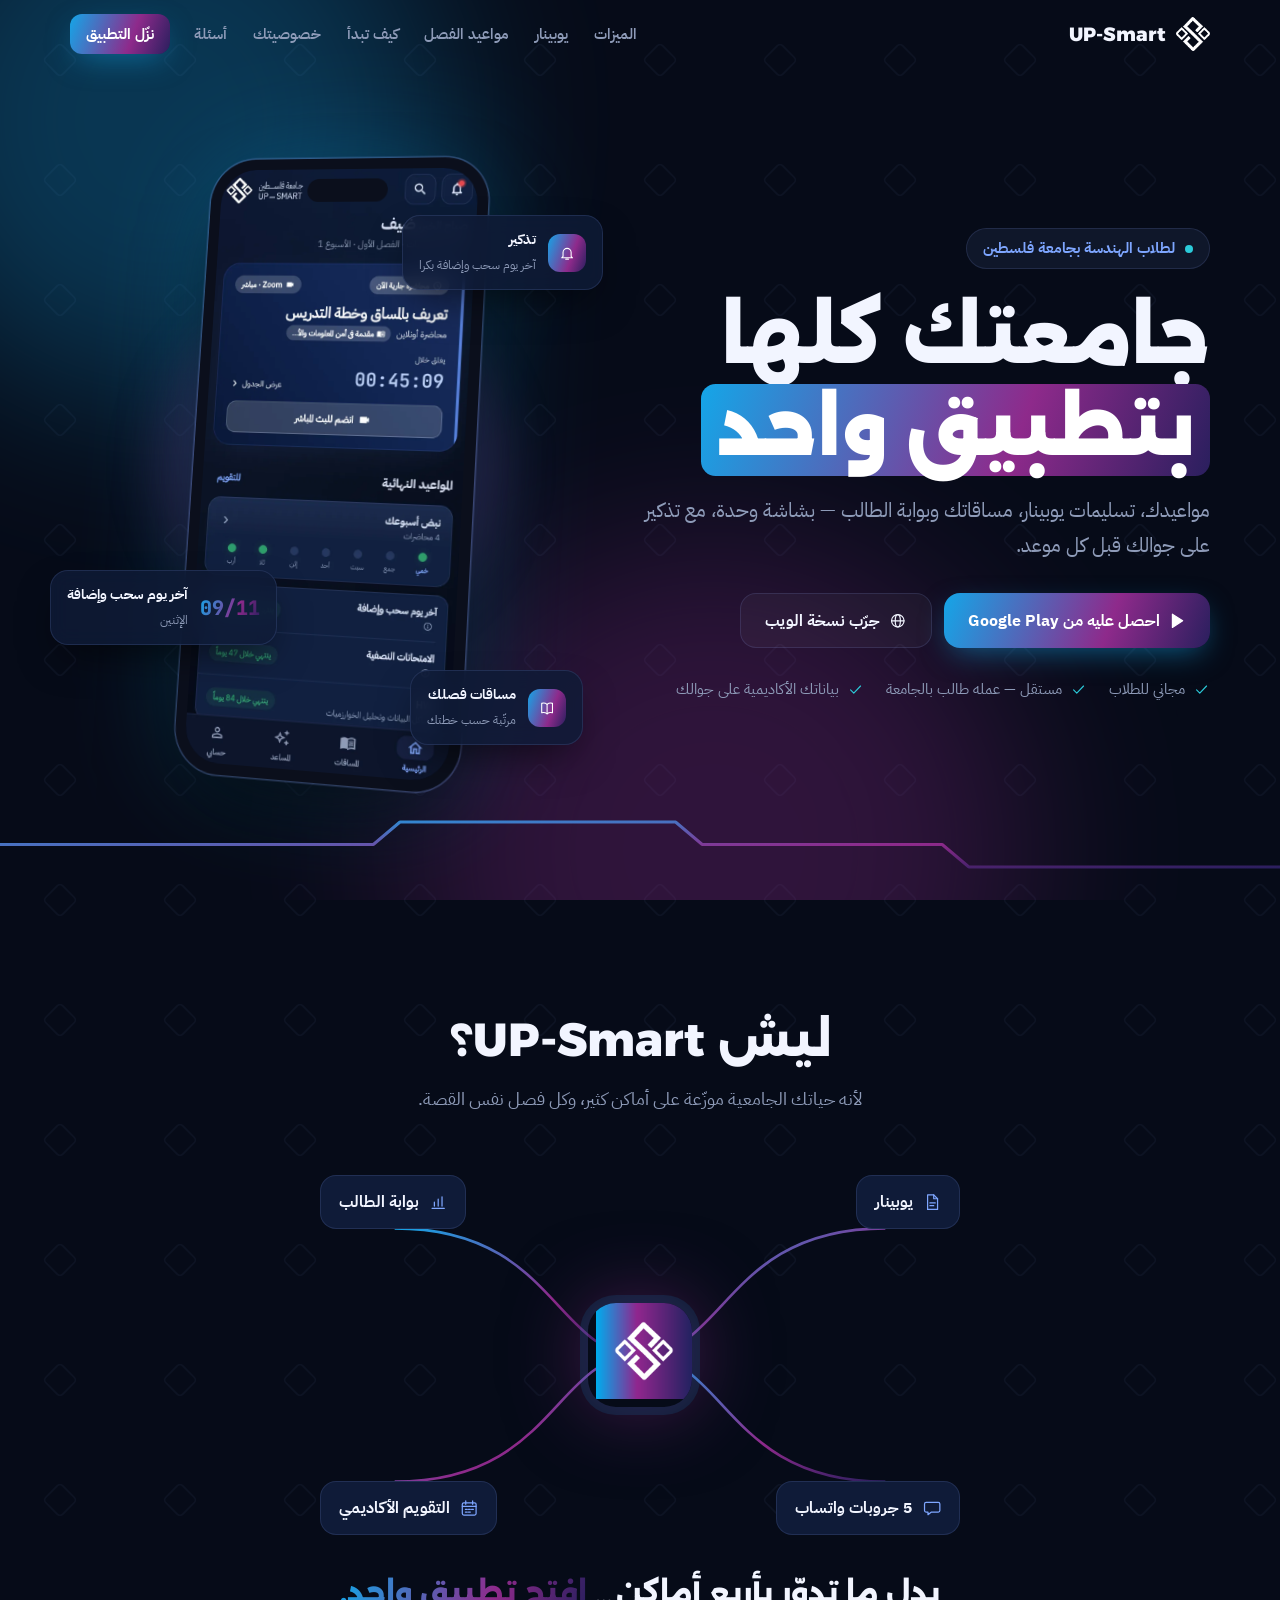
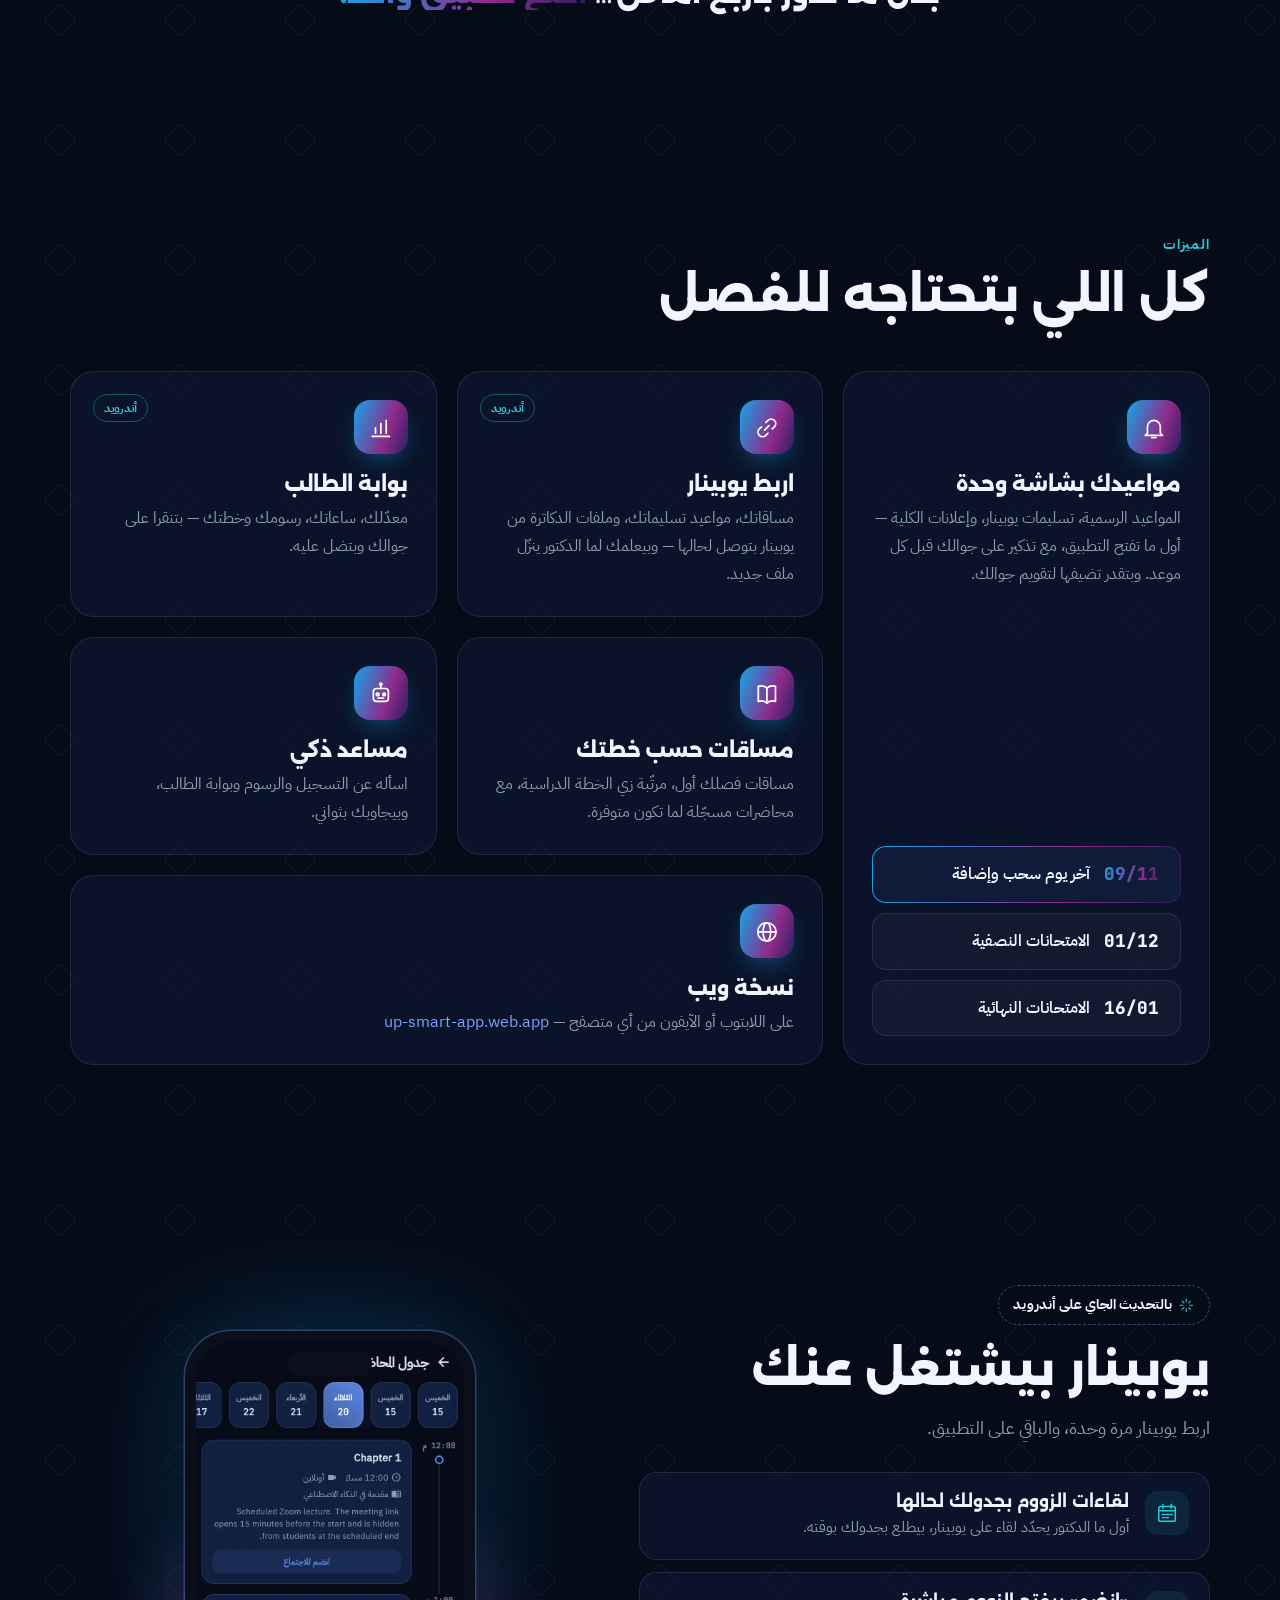
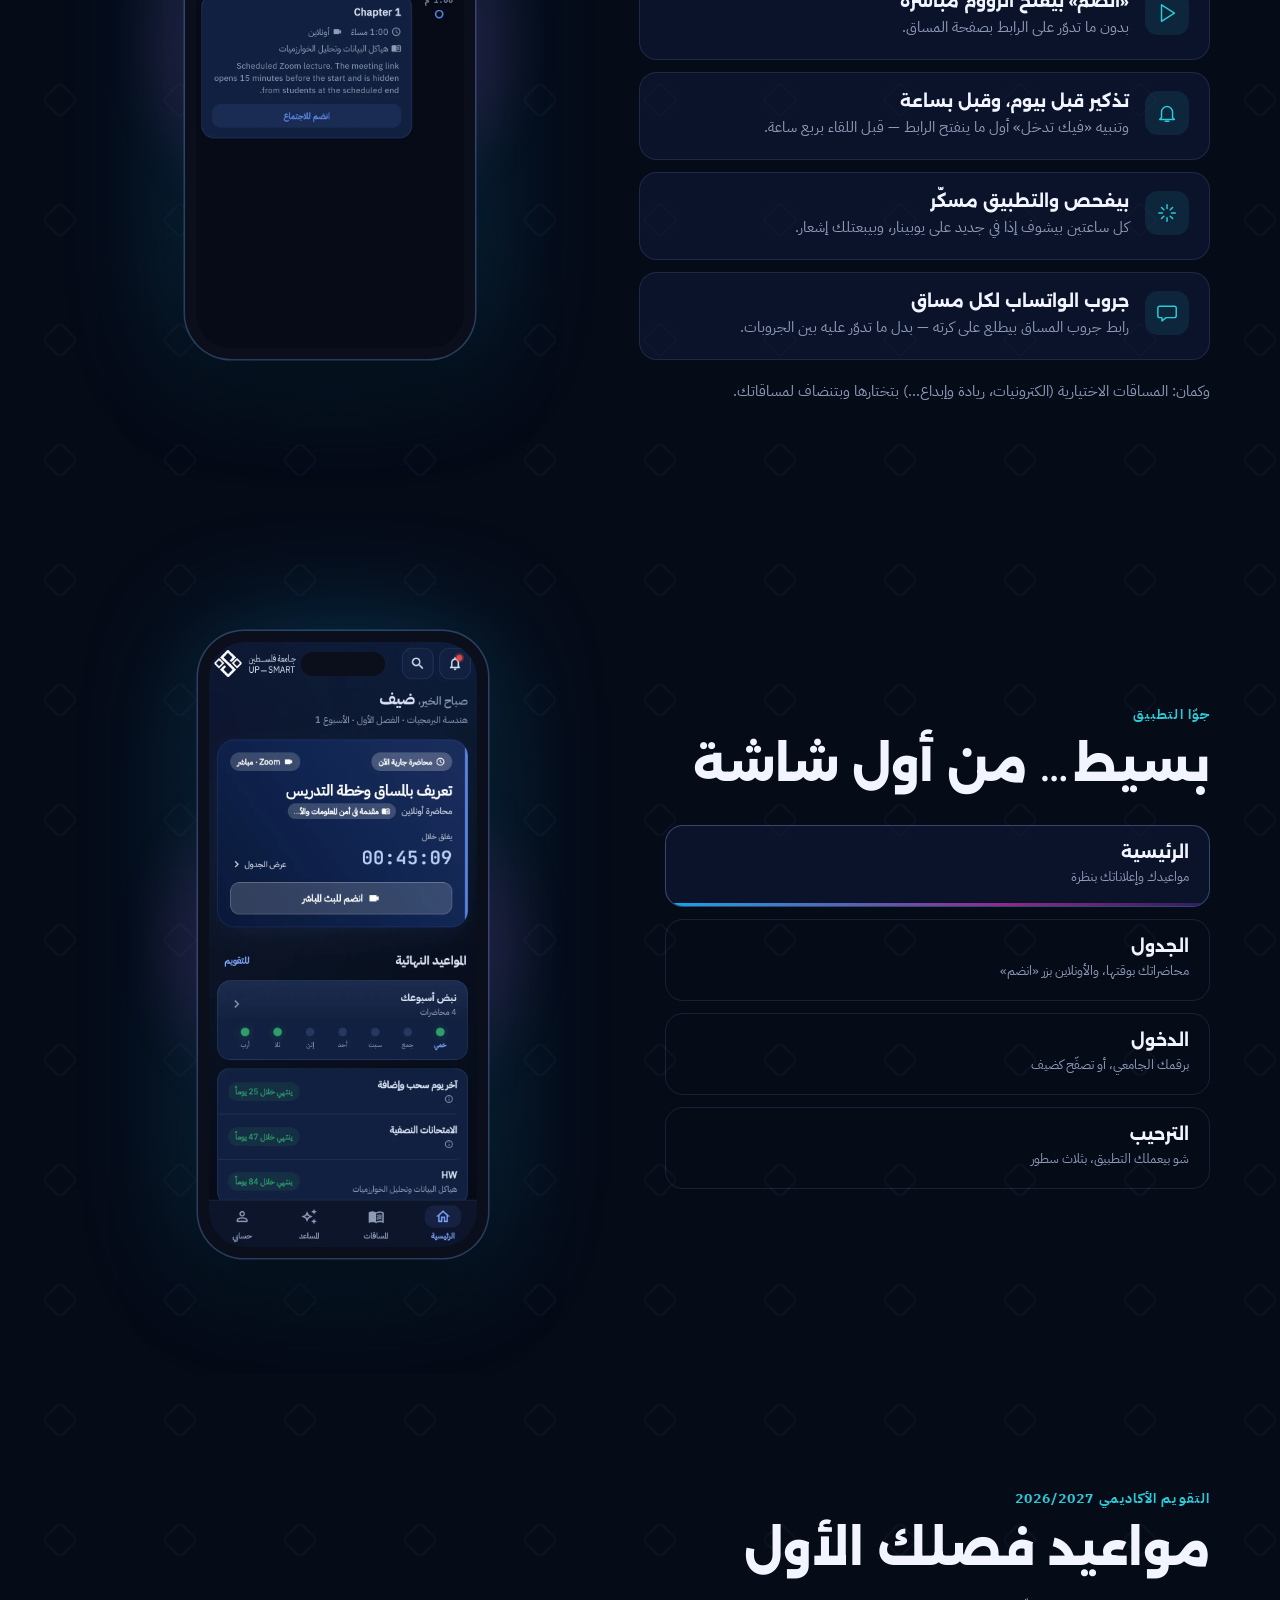
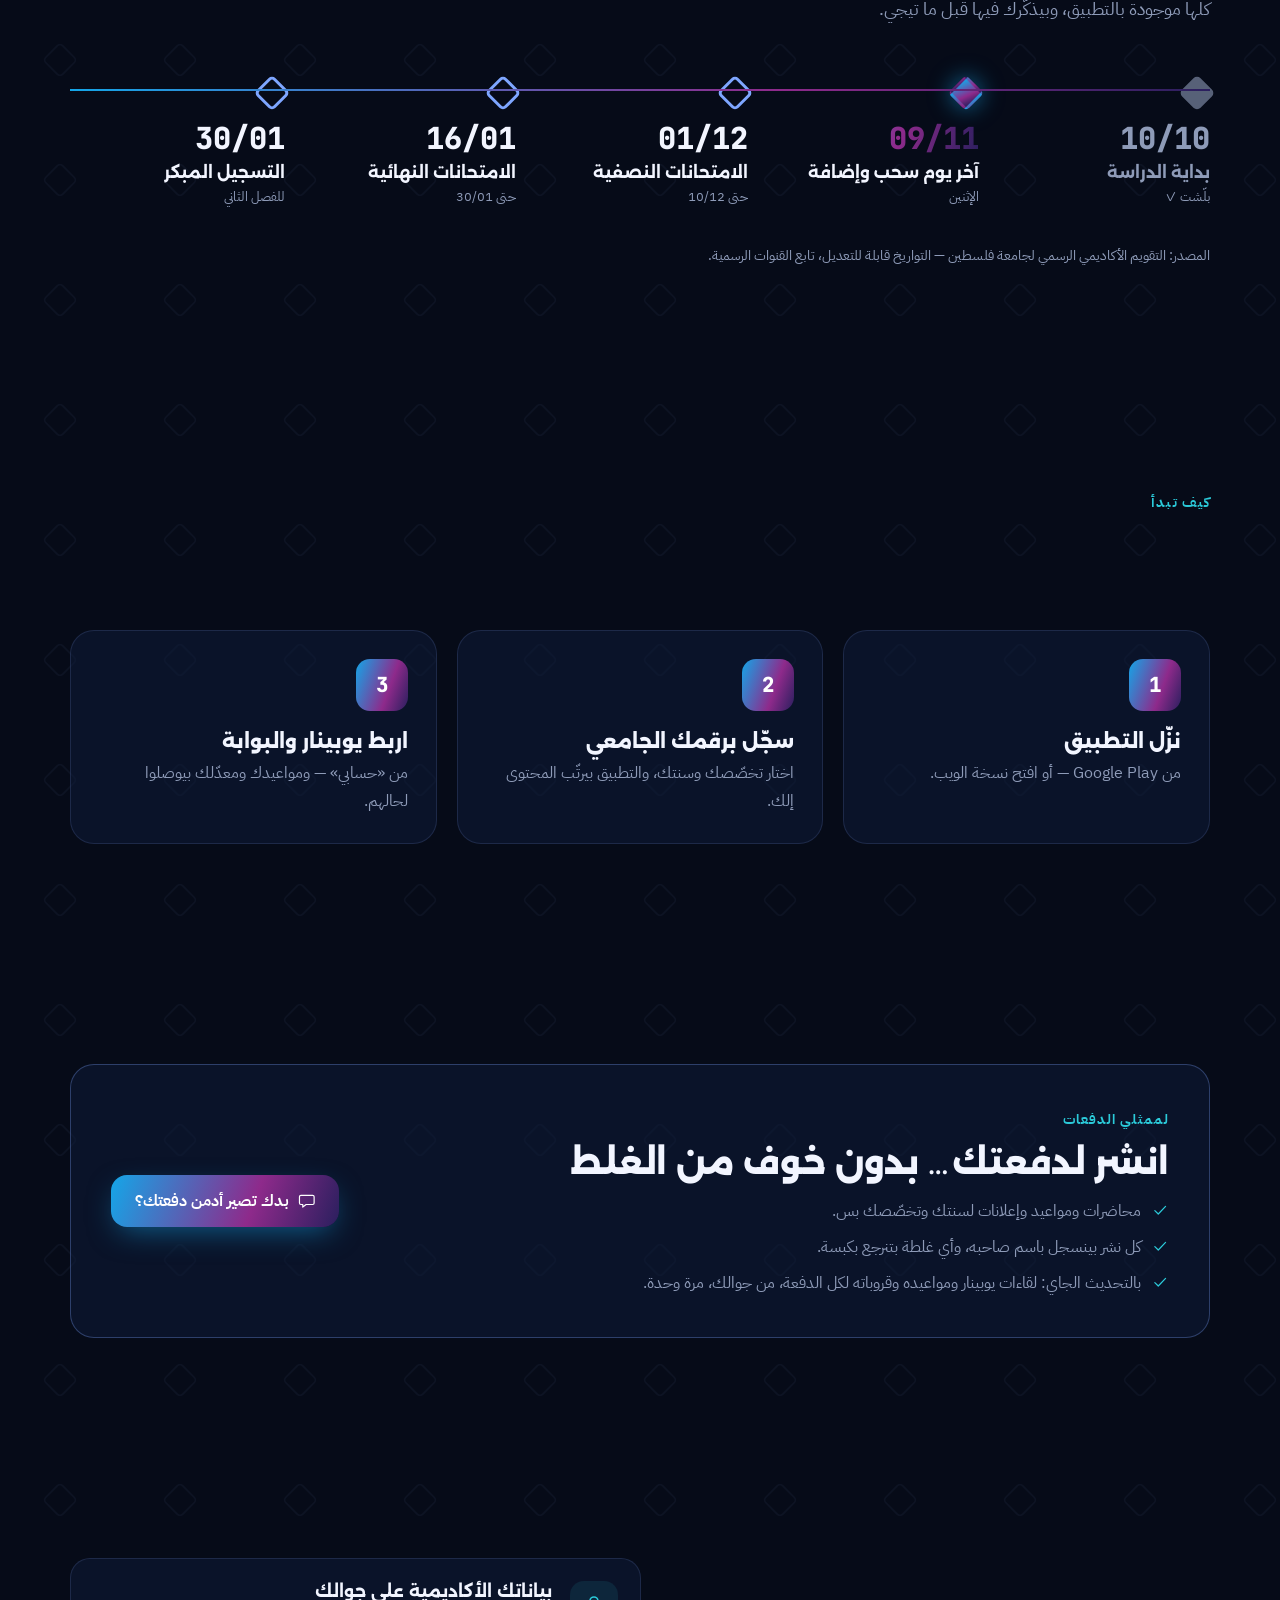
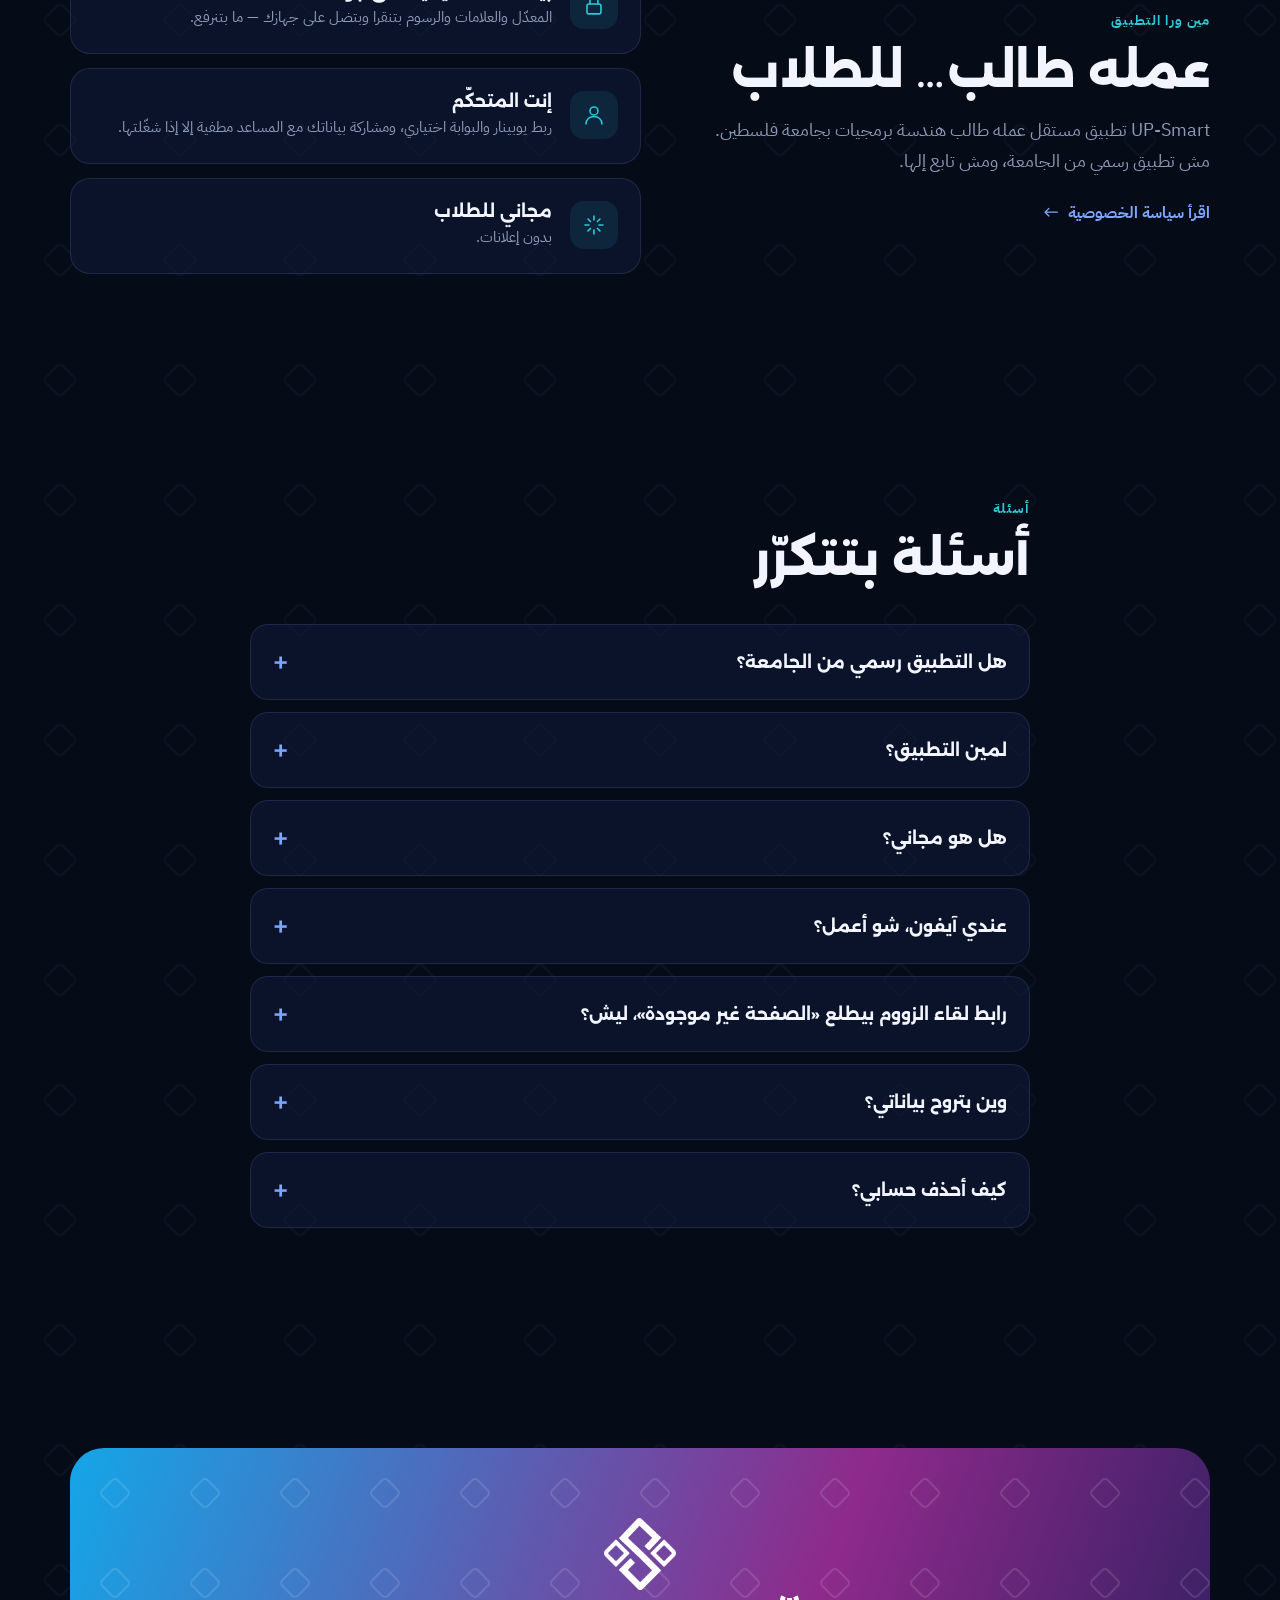
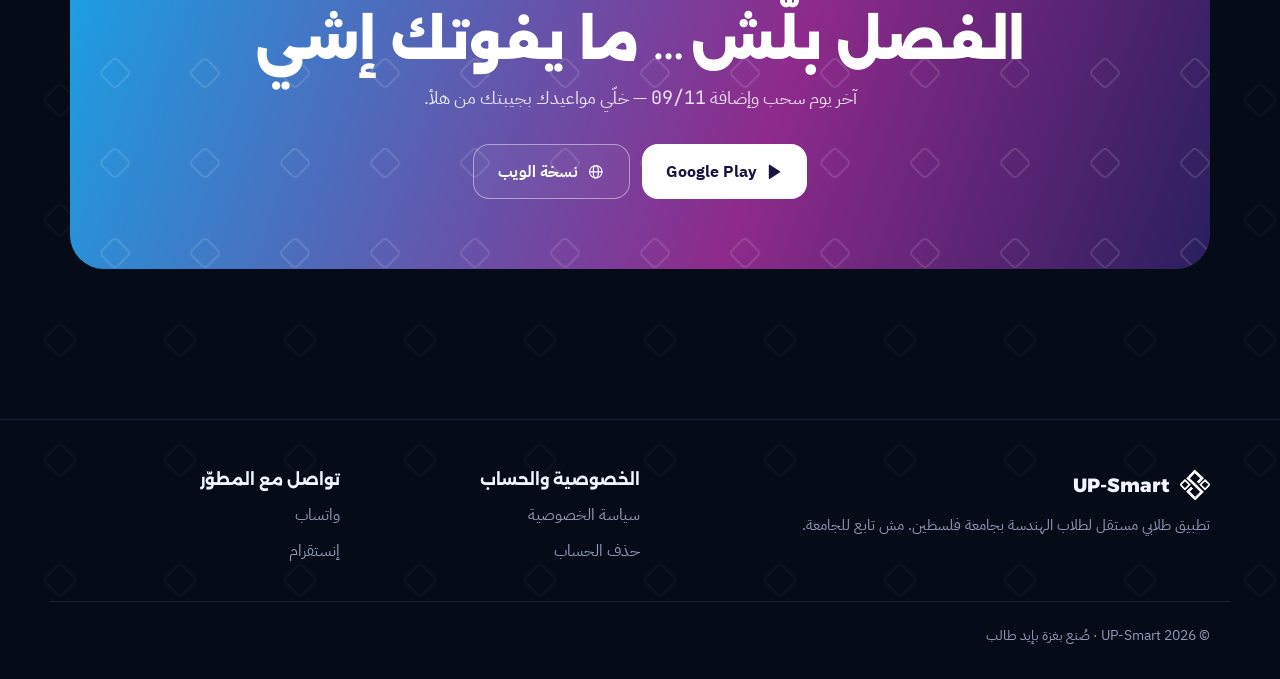
==== commit 190d6463: "الموقع بعد 1.10.1: «يوبينار بيشتغل عنك»، ممثلي الدفعات، لقطات جديدة، وصورة مشاركة جديدة - «قريباً» ا" ====
--- a/index.html
+++ b/index.html
@@ -88,6 +88,7 @@
     </a>
     <nav class="links" id="links">
       <a href="#features">الميزات</a>
+      <a href="#upinar">يوبينار</a>
       <a href="#calendar">مواعيد الفصل</a>
       <a href="#start">كيف تبدأ</a>
       <a href="#trust">خصوصيتك</a>
@@ -176,17 +177,17 @@
         <article class="card feat big reveal">
           <span class="f-icon"><svg class="ic"><use href="#i-bell"/></svg></span>
           <h3>مواعيدك بشاشة وحدة</h3>
-          <p>المواعيد الرسمية، تسليمات يوبينار، وإعلانات الكلية — أول ما تفتح التطبيق، مع تذكير على جوالك قبل كل موعد.</p>
+          <p>المواعيد الرسمية، تسليمات يوبينار، وإعلانات الكلية — أول ما تفتح التطبيق، مع تذكير على جوالك قبل كل موعد. وبتقدر تضيفها لتقويم جوالك.</p>
           <div class="mini-list">
-            <div><span class="mono">10/10</span> بداية الدراسة</div>
             <div class="hot"><span class="mono">09/11</span> آخر يوم سحب وإضافة</div>
             <div><span class="mono">01/12</span> الامتحانات النصفية</div>
+            <div><span class="mono">16/01</span> الامتحانات النهائية</div>
           </div>
         </article>
         <article class="card feat reveal" data-d="1">
           <span class="f-icon"><svg class="ic"><use href="#i-link"/></svg></span>
           <h3>اربط يوبينار</h3>
-          <p>مساقاتك ومواعيد تسليماتك من يوبينار بتوصل لحالها.</p>
+          <p>مساقاتك، مواعيد تسليماتك، وملفات الدكاترة من يوبينار بتوصل لحالها — وبيعلمك لما الدكتور ينزّل ملف جديد.</p>
           <span class="tag">أندرويد</span>
         </article>
         <article class="card feat reveal" data-d="2">
@@ -211,11 +212,33 @@
           <p>على اللابتوب أو الآيفون من أي متصفح — <a class="url" dir="ltr" href="https://up-smart-app.web.app" target="_blank" rel="noopener">up-smart-app.web.app</a></p>
         </article>
       </div>
-      <div class="soon reveal">
-        <span class="soon-badge"><svg class="ic"><use href="#i-spark"/></svg> قريباً بالتحديث الجاي</span>
-        <span>ملفات مساقاتك من يوبينار جوّا التطبيق</span><i></i>
-        <span>تنبيه لما تنزل علامة</span><i></i>
-        <span>تصدير المواعيد لتقويم جوالك</span>
+    </div>
+  </section>
+
+  <!-- ───────── UPINAR AUTOMATION (Android, next Play update) ─────────
+       Everything here ships in the next Play release, NOT the one live now.
+       When it's live: drop the «بالتحديث الجاي» badge and move the items up. -->
+  <section class="sec upinar" id="upinar">
+    <div class="wrap up-in">
+      <div class="up-copy">
+        <span class="soon-badge reveal"><svg class="ic"><use href="#i-spark"/></svg> بالتحديث الجاي على أندرويد</span>
+        <h2 class="h2 reveal" data-d="1">يوبينار بيشتغل عنك</h2>
+        <p class="sub reveal" data-d="2">اربط يوبينار مرة وحدة، والباقي على التطبيق.</p>
+        <ul class="up-list">
+          <li class="reveal"><span><svg class="ic"><use href="#i-cal"/></svg></span><div><b>لقاءات الزووم بجدولك لحالها</b><small>أول ما الدكتور يحدّد لقاء على يوبينار، بيطلع بجدولك بوقته.</small></div></li>
+          <li class="reveal" data-d="1"><span><svg class="ic"><use href="#i-play"/></svg></span><div><b>«انضم» بيفتح الزووم مباشرة</b><small>بدون ما تدوّر على الرابط بصفحة المساق.</small></div></li>
+          <li class="reveal" data-d="2"><span><svg class="ic"><use href="#i-bell"/></svg></span><div><b>تذكير قبل بيوم، وقبل بساعة</b><small>وتنبيه «فيك تدخل» أول ما ينفتح الرابط — قبل اللقاء بربع ساعة.</small></div></li>
+          <li class="reveal" data-d="3"><span><svg class="ic"><use href="#i-spark"/></svg></span><div><b>بيفحص والتطبيق مسكّر</b><small>كل ساعتين بيشوف إذا في جديد على يوبينار، وبيبعتلك إشعار.</small></div></li>
+          <li class="reveal" data-d="4"><span><svg class="ic"><use href="#i-chat"/></svg></span><div><b>جروب الواتساب لكل مساق</b><small>رابط جروب المساق بيطلع على كرته — بدل ما تدوّر عليه بين الجروبات.</small></div></li>
+        </ul>
+        <p class="fine reveal">وكمان: المساقات الاختيارية (الكترونيات، ريادة وإبداع…) بتختارها وبتنضاف لمساقاتك.</p>
+      </div>
+      <div class="show-visual reveal" data-d="1">
+        <div class="glow"></div>
+        <div class="phone">
+          <div class="screen"><img src="assets/images/screens/schedule.webp" alt="جدول المحاضرات: لقاءات زووم مع زر «انضم للاجتماع»" loading="lazy" width="390" height="844"></div>
+          <i class="notch"></i>
+        </div>
       </div>
     </div>
   </section>
@@ -228,8 +251,9 @@
         <h2 class="h2 reveal" data-d="1">بسيط… من أول شاشة</h2>
         <div class="tabs" role="tablist" id="shotTabs">
           <button role="tab" class="on" data-i="0"><b>الرئيسية</b><small>مواعيدك وإعلاناتك بنظرة</small></button>
-          <button role="tab" data-i="1"><b>الدخول</b><small>برقمك الجامعي، أو تصفّح كضيف</small></button>
-          <button role="tab" data-i="2"><b>الترحيب</b><small>شو بيعملك التطبيق، بثلاث سطور</small></button>
+          <button role="tab" data-i="1"><b>الجدول</b><small>محاضراتك بوقتها، والأونلاين بزر «انضم»</small></button>
+          <button role="tab" data-i="2"><b>الدخول</b><small>برقمك الجامعي، أو تصفّح كضيف</small></button>
+          <button role="tab" data-i="3"><b>الترحيب</b><small>شو بيعملك التطبيق، بثلاث سطور</small></button>
         </div>
       </div>
       <div class="show-visual reveal" data-d="1">
@@ -237,6 +261,7 @@
         <div class="phone" id="shotPhone">
           <div class="screen stack">
             <img class="on" src="assets/images/screens/home.webp" alt="الشاشة الرئيسية" loading="lazy" width="390" height="844">
+            <img src="assets/images/screens/schedule.webp" alt="جدول المحاضرات" loading="lazy" width="390" height="844">
             <img src="assets/images/screens/login.webp" alt="شاشة الدخول" loading="lazy" width="390" height="844">
             <img src="assets/images/screens/welcome.webp" alt="شاشة الترحيب" loading="lazy" width="390" height="844">
           </div>
@@ -253,7 +278,7 @@
       <h2 class="h2 reveal" data-d="1">مواعيد فصلك الأول</h2>
       <p class="sub reveal" data-d="2">كلها موجودة بالتطبيق، وبيذكّرك فيها قبل ما تيجي.</p>
       <ol class="timeline" id="timeline">
-        <li><span class="t-date">10/10</span><b>بداية الدراسة</b><small>السبت</small></li>
+        <li class="done"><span class="t-date">10/10</span><b>بداية الدراسة</b><small>بلّشت ✓</small></li>
         <li class="hot"><span class="t-date">09/11</span><b>آخر يوم سحب وإضافة</b><small>الإثنين</small></li>
         <li><span class="t-date">01/12</span><b>الامتحانات النصفية</b><small>حتى 10/12</small></li>
         <li><span class="t-date">16/01</span><b>الامتحانات النهائية</b><small>حتى 30/01</small></li>
@@ -272,6 +297,24 @@
         <div class="card step reveal"><span class="n">1</span><h3>نزّل التطبيق</h3><p>من Google Play — أو افتح نسخة الويب.</p></div>
         <div class="card step reveal" data-d="1"><span class="n">2</span><h3>سجّل برقمك الجامعي</h3><p>اختار تخصّصك وسنتك، والتطبيق بيرتّب المحتوى إلك.</p></div>
         <div class="card step reveal" data-d="2"><span class="n">3</span><h3>اربط يوبينار والبوابة</h3><p>من «حسابي» — ومواعيدك ومعدّلك بيوصلوا لحالهم.</p></div>
+      </div>
+    </div>
+  </section>
+
+  <!-- ───────── CLASS REPS ───────── -->
+  <section class="sec" id="reps">
+    <div class="wrap">
+      <div class="card reps reveal">
+        <div class="reps-copy">
+          <span class="eyebrow">لممثلي الدفعات</span>
+          <h2 class="h2">انشر لدفعتك… بدون خوف من الغلط</h2>
+          <ul class="reps-list">
+            <li><svg class="ic"><use href="#i-check"/></svg> محاضرات ومواعيد وإعلانات لسنتك وتخصّصك بس.</li>
+            <li><svg class="ic"><use href="#i-check"/></svg> كل نشر بينسجل باسم صاحبه، وأي غلطة بتنرجع بكبسة.</li>
+            <li><svg class="ic"><use href="#i-check"/></svg> بالتحديث الجاي: لقاءات يوبينار ومواعيده وقروباته لكل الدفعة، من جوالك، مرة وحدة.</li>
+          </ul>
+        </div>
+        <a class="btn btn-grad" href="https://wa.me/972593246643?text=%D8%A8%D8%AF%D9%8A%20%D8%A3%D8%B5%D9%8A%D8%B1%20%D8%A3%D8%AF%D9%85%D9%86%20%D8%AF%D9%81%D8%B9%D8%AA%D9%8A%20%D8%B9%D9%84%D9%89%20UP-Smart" target="_blank" rel="noopener"><svg class="ic"><use href="#i-chat"/></svg> بدك تصير أدمن دفعتك؟</a>
       </div>
     </div>
   </section>
@@ -303,6 +346,7 @@
         <details class="reveal"><summary>لمين التطبيق؟</summary><p>لطلاب كلية الهندسة: هندسة البرمجيات والذكاء الاصطناعي.</p></details>
         <details class="reveal"><summary>هل هو مجاني؟</summary><p>آه، مجاني للطلاب وبدون إعلانات.</p></details>
         <details class="reveal"><summary>عندي آيفون، شو أعمل؟</summary><p>استعمل نسخة الويب <a class="url" dir="ltr" href="https://up-smart-app.web.app" target="_blank" rel="noopener">up-smart-app.web.app</a> من أي متصفح. ربط يوبينار وبوابة الطالب متوفر على أندرويد بس.</p></details>
+        <details class="reveal"><summary>رابط لقاء الزووم بيطلع «الصفحة غير موجودة»، ليش؟</summary><p>يوبينار بيقفل رابط اللقاء لحد ربع ساعة قبل موعده، وقبلها الصفحة بتطلع خطأ من عندهم. ارجعله قبل اللقاء بربع ساعة وبيفتح عادي.</p></details>
         <details class="reveal"><summary>وين بتروح بياناتي؟</summary><p>المعدّل والعلامات والرسوم بتنقرا على جوالك وبتضل عليه. التفاصيل كاملة بـ<a href="privacy.html">سياسة الخصوصية</a>.</p></details>
         <details class="reveal"><summary>كيف أحذف حسابي؟</summary><p>من داخل التطبيق، أو من صفحة <a href="delete-account.html">حذف الحساب</a>.</p></details>
       </div>
@@ -314,8 +358,8 @@
     <div class="wrap">
       <div class="cta-card reveal">
         <img src="assets/images/logo_white.png" alt="" width="72" height="72" class="cta-logo">
-        <h2>جهّز حالك قبل <span class="mono">10/10</span></h2>
-        <p>أول يوم دراسة السبت — خلّي مواعيدك بجيبتك من هلأ.</p>
+        <h2>الفصل بلّش… ما يفوتك إشي</h2>
+        <p>آخر يوم سحب وإضافة <span class="mono">09/11</span> — خلّي مواعيدك بجيبتك من هلأ.</p>
         <div class="ctas center">
           <a class="btn btn-white" href="https://play.google.com/store/apps/details?id=ps.edu.up.smart&amp;referrer=utm_source%3Dwebsite%26utm_medium%3Dcta" target="_blank" rel="noopener"><svg class="ic"><use href="#i-play"/></svg> Google Play</a>
           <a class="btn btn-ghost light" href="https://up-smart-app.web.app" target="_blank" rel="noopener"><svg class="ic"><use href="#i-globe"/></svg> نسخة الويب</a>
--- a/site.css
+++ b/site.css
@@ -184,6 +184,26 @@
 .trust-list b { display: block; font: 700 1.05rem var(--display); margin-bottom: 2px; }
 .trust-list small { color: var(--mut); font-size: .95rem; }
 
+.timeline li.done::before { background: var(--mut); border-color: var(--mut); opacity: .6; }
+.timeline li.done .t-date, .timeline li.done b { color: var(--mut); }
+
+/* upinar automation */
+.up-in { display: grid; grid-template-columns: 1.1fr 1fr; gap: 50px; align-items: center; }
+.up-copy .soon-badge { padding: 6px 14px; border-radius: 99px; border: 1px dashed rgba(126, 166, 255, .4); font-size: .9rem; margin-bottom: 14px; }
+.up-list { list-style: none; display: flex; flex-direction: column; gap: 12px; margin-top: 28px; }
+.up-list li { display: flex; gap: 16px; padding: 18px 20px; border-radius: 18px; background: var(--card); border: 1px solid var(--line); }
+.up-list li > span { width: 44px; height: 44px; border-radius: 13px; flex: none; display: grid; place-items: center; color: var(--cyan); background: rgba(43, 202, 217, .1); font-size: 1.2rem; }
+.up-list b { display: block; font: 700 1.05rem var(--display); margin-bottom: 2px; }
+.up-list small { color: var(--mut); font-size: .95rem; }
+.up-copy .fine { margin-top: 18px; font-size: .95rem; }
+
+/* class reps */
+.reps { display: flex; align-items: center; justify-content: space-between; gap: 30px; padding: 40px; border-color: rgba(126, 166, 255, .3); }
+.reps .h2 { font-size: clamp(1.5rem, 3vw, 2.1rem); }
+.reps-list { list-style: none; display: flex; flex-direction: column; gap: 8px; color: var(--mut); }
+.reps-list li { display: flex; gap: 10px; align-items: baseline; }
+.reps-list .ic { color: var(--cyan); transform: translateY(3px); }
+
 /* faq */
 .faq { margin-top: 34px; display: flex; flex-direction: column; gap: 12px; }
 .faq details { border: 1px solid var(--line); border-radius: 18px; background: var(--card); padding: 0 22px; transition: border-color .3s; }
@@ -220,7 +240,8 @@
 
 /* responsive */
 @media (max-width: 980px) {
-  .hero-in, .show-in, .trust-in { grid-template-columns: 1fr; }
+  .hero-in, .show-in, .trust-in, .up-in { grid-template-columns: 1fr; }
+  .reps { flex-direction: column; align-items: flex-start; }
   .hero { padding-top: 110px; }
   .hero-copy { text-align: center; } .lead { margin-inline: auto; } .ctas, .chips { justify-content: center; }
   .hero-visual { height: 560px; }
